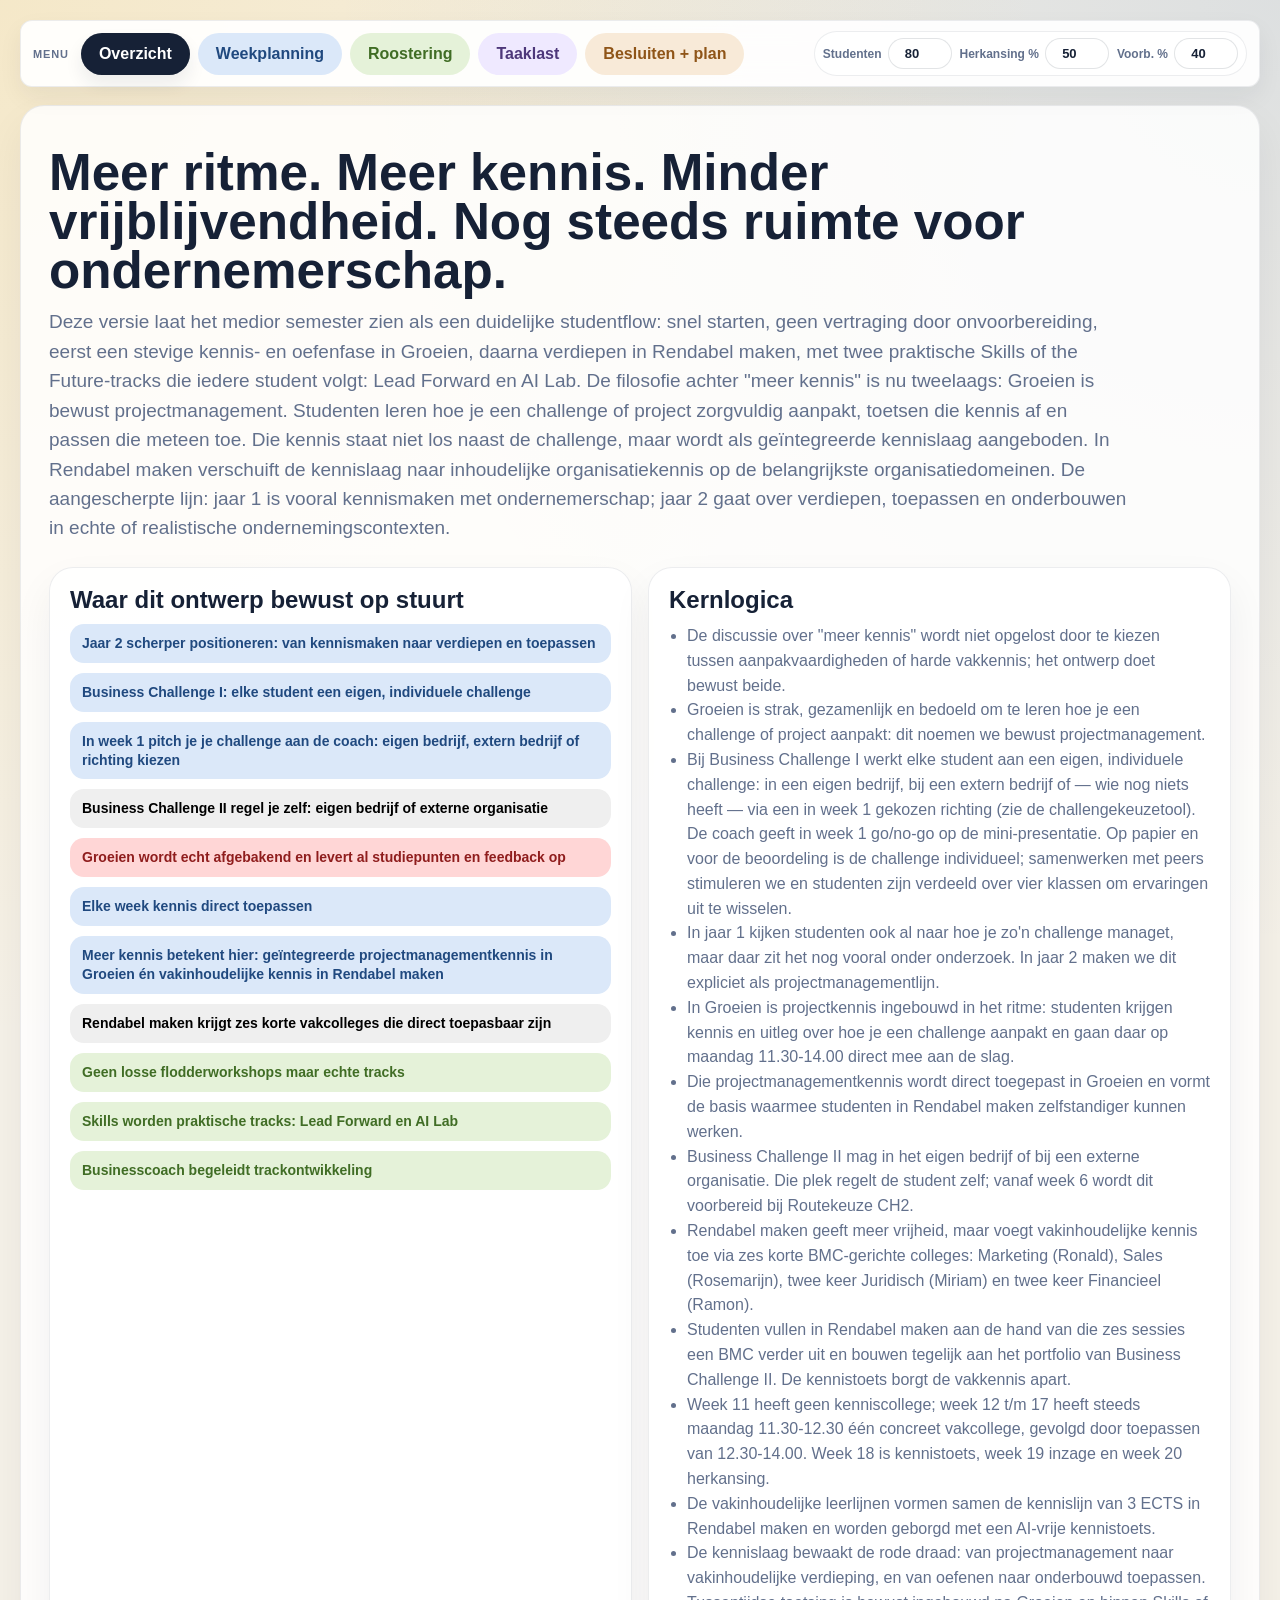
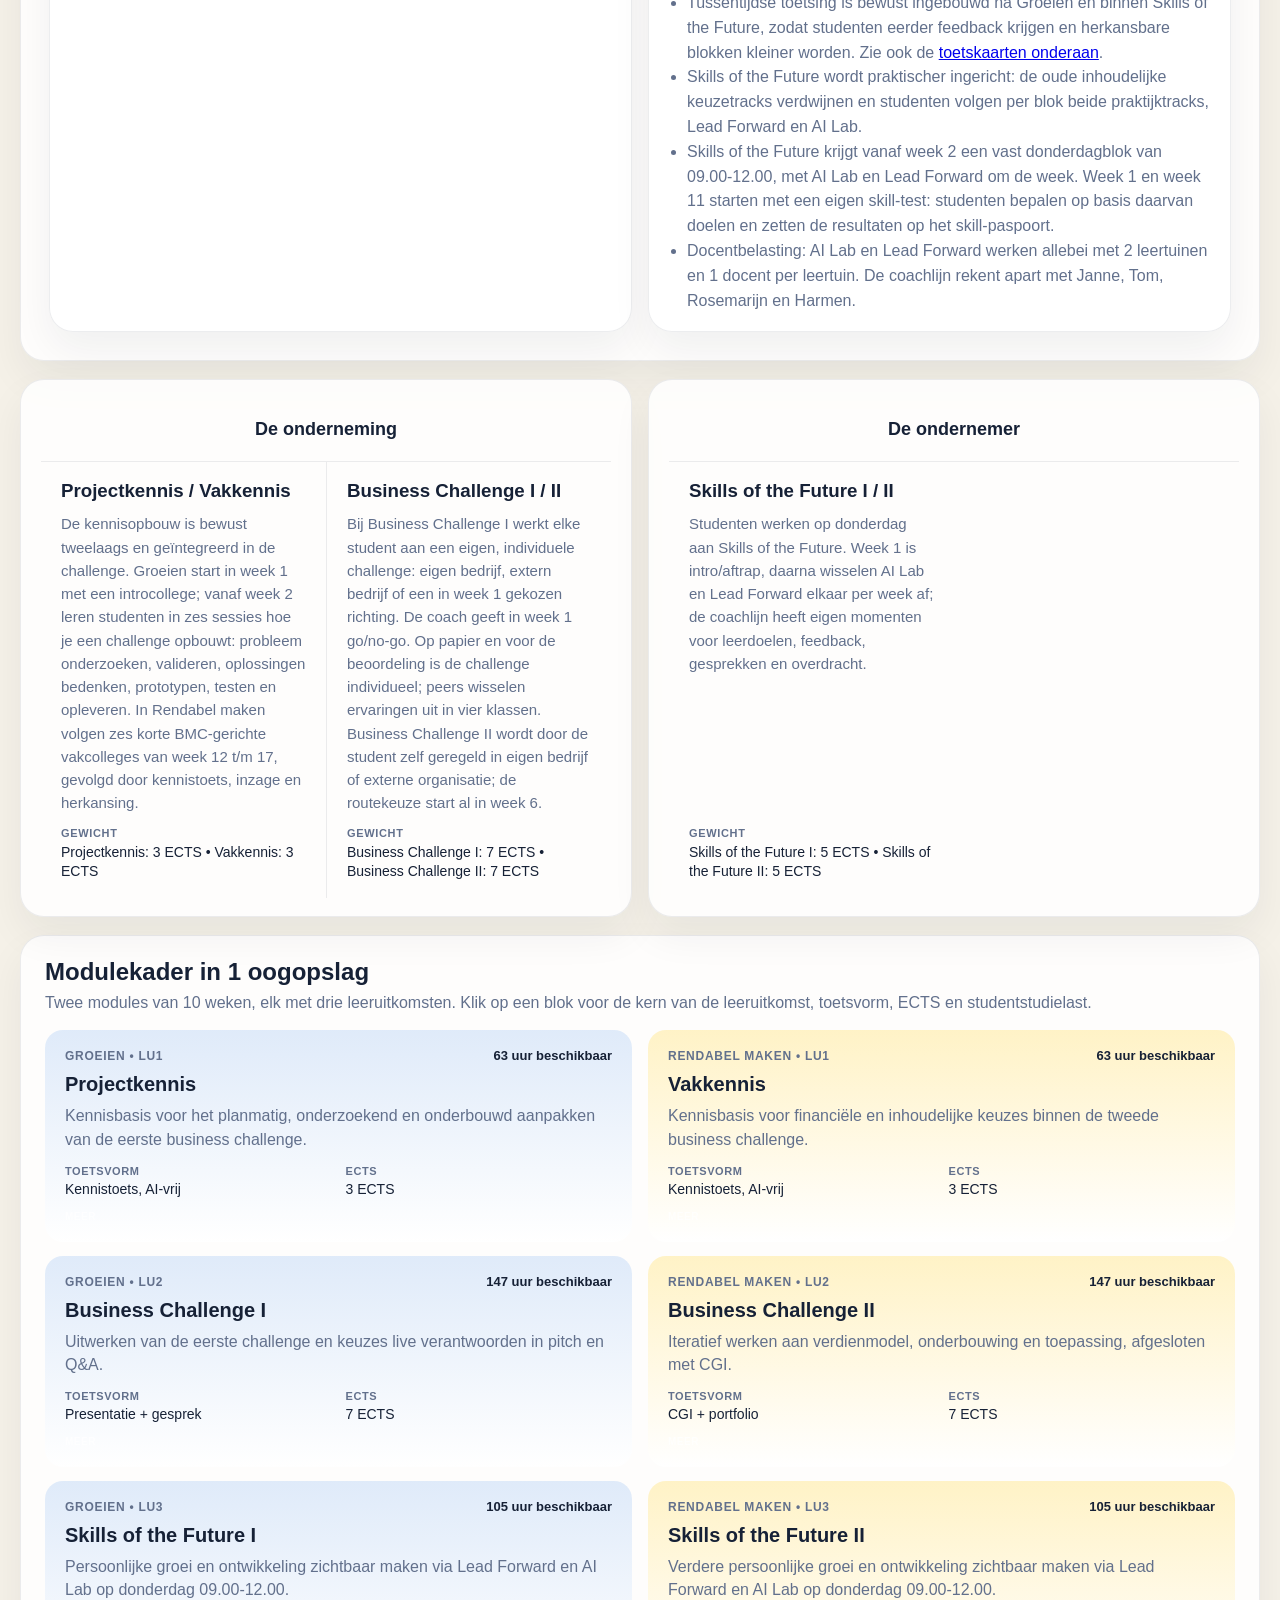
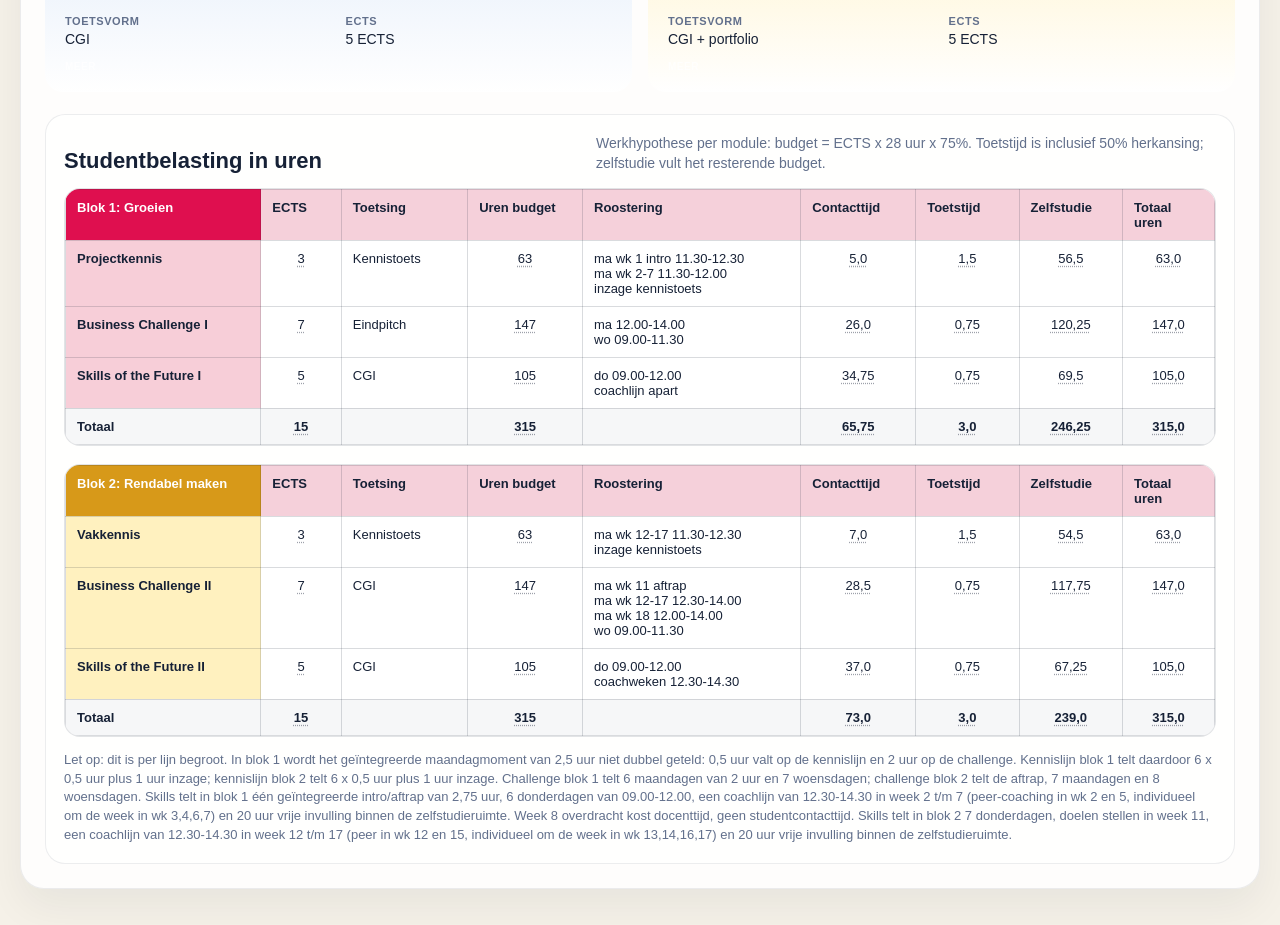
==== docs/besluiten/index.html @ b7b0f99d "Praatplaat blok 2: nieuwe kennissessies en maandagindeling wk 12-17 - Kennissessies: Marketing (Rona" ====
<!DOCTYPE html>
<html lang="nl">
  <head>
    <meta charset="utf-8" />
    <meta name="viewport" content="width=device-width, initial-scale=1" />
    <title>Praatplaat Medior Semester v52</title>
    <style>
      :root {
        --ink: #162136;
        --muted: #62708c;
        --page: #f5f1e8;
        --panel: rgba(255, 255, 255, 0.84);
        --slate: #2f3849;
        --blue: #2f61a8;
        --blue-soft: #dbe8f9;
        --green: #5f9d36;
        --green-soft: #e5f2d9;
        --orange: #d98b2f;
        --orange-soft: #f8ead8;
        --yellow: #f4bf3a;
        --yellow-soft: #fff1bf;
        --red: #d60000;
        --red-soft: #ffd6d6;
      }

      * {
        box-sizing: border-box;
      }

      body {
        margin: 0;
        font-family: "Avenir Next", "Segoe UI", sans-serif;
        background:
          radial-gradient(circle at top left, rgba(244, 191, 58, 0.18), transparent 24%),
          radial-gradient(circle at top right, rgba(47, 97, 168, 0.12), transparent 22%),
          var(--page);
        color: var(--ink);
      }

      .page {
        width: min(1680px, calc(100vw - 40px));
        margin: 20px auto 36px;
      }

      .panel,
      .card {
        background: var(--panel);
        border: 1px solid rgba(22, 33, 54, 0.08);
        border-radius: 24px;
        box-shadow: 0 18px 40px rgba(22, 33, 54, 0.06);
      }

      .hero {
        padding: 26px 28px 28px;
      }

      .eyebrow {
        display: inline-flex;
        align-items: center;
        padding: 8px 12px;
        border-radius: 999px;
        background: #ece3d1;
        color: #6c5114;
        font-size: 12px;
        font-weight: 800;
        letter-spacing: 0.08em;
        text-transform: uppercase;
      }

      h1 {
        margin: 16px 0 12px;
        font-size: clamp(34px, 4vw, 60px);
        line-height: 0.96;
        max-width: 1100px;
      }

      .lead {
        margin: 0;
        max-width: 1080px;
        font-size: 19px;
        line-height: 1.55;
        color: var(--muted);
      }

      .hero-grid,
      .summary-grid,
      .ects-grid {
        display: grid;
        gap: 16px;
      }

      .hero-grid {
        grid-template-columns: repeat(2, minmax(0, 1fr));
        margin-top: 24px;
      }

      .summary-grid {
        grid-template-columns: repeat(2, minmax(0, 1fr));
        margin-top: 18px;
      }

      .module-overview-panel {
        margin-top: 18px;
        padding: 22px 24px 24px;
      }

      .module-overview-panel h2,
      .module-overview-panel > p {
        margin: 0;
      }

      .module-overview-panel > p {
        margin-top: 8px;
        color: var(--muted);
      }

      .module-overview-grid {
        display: grid;
        grid-template-columns: repeat(2, minmax(0, 1fr));
        gap: 14px 16px;
        margin-top: 18px;
      }

      .module-overview-card {
        padding: 18px 20px;
        border-radius: 18px;
        background: rgba(255, 255, 255, 0.88);
        border: 1px solid rgba(22, 33, 54, 0.08);
        color: var(--ink);
      }

      .module-overview-card.blue {
        background: linear-gradient(180deg, rgba(219, 232, 249, 0.88), rgba(255, 255, 255, 0.92));
      }

      .module-overview-card.yellow {
        background: linear-gradient(180deg, rgba(255, 241, 191, 0.88), rgba(255, 255, 255, 0.92));
      }

      .module-overview-top {
        display: flex;
        align-items: baseline;
        justify-content: space-between;
        gap: 12px;
        margin-bottom: 10px;
      }

      .module-overview-label {
        font-size: 12px;
        font-weight: 800;
        letter-spacing: 0.06em;
        text-transform: uppercase;
        color: var(--muted);
      }

      .module-overview-hours {
        font-size: 13px;
        font-weight: 700;
        color: var(--ink);
        white-space: nowrap;
      }

      .module-overview-card h3 {
        margin: 0 0 8px;
        font-size: 20px;
      }

      .module-overview-card p {
        margin: 0;
        color: var(--muted);
        line-height: 1.45;
      }

      .module-overview-meta {
        margin-top: 14px;
        display: grid;
        grid-template-columns: repeat(2, minmax(0, 1fr));
        gap: 10px 14px;
      }

      .module-overview-meta span {
        display: block;
      }

      .module-overview-meta-label {
        font-size: 11px;
        font-weight: 800;
        letter-spacing: 0.05em;
        text-transform: uppercase;
        color: var(--muted);
      }

      .module-overview-meta-value {
        margin-top: 3px;
        font-size: 14px;
        line-height: 1.35;
        color: var(--ink);
      }

      .student-load-overview {
        margin-top: 22px;
        padding: 18px;
        border-radius: 20px;
        background: rgba(255, 255, 255, 0.72);
        border: 1px solid rgba(22, 33, 54, 0.08);
      }

      .student-load-overview-head {
        display: flex;
        align-items: end;
        justify-content: space-between;
        gap: 16px;
        margin-bottom: 14px;
      }

      .student-load-overview-head h3,
      .student-load-overview-head p {
        margin: 0;
      }

      .student-load-overview-head h3 {
        font-size: 22px;
      }

      .student-load-overview-head p {
        max-width: 620px;
        color: var(--muted);
        font-size: 14px;
        line-height: 1.45;
      }

      .student-load-modules {
        display: grid;
        gap: 18px;
      }

      .student-load-table-wrap {
        overflow-x: auto;
        border-radius: 16px;
        border: 1px solid rgba(22, 33, 54, 0.12);
        background: #fff;
      }

      .student-load-table {
        width: 100%;
        min-width: 980px;
        table-layout: fixed;
        border-collapse: collapse;
        color: var(--ink);
        font-size: 13px;
      }

      .student-load-table th,
      .student-load-table td {
        padding: 10px 11px;
        border: 1px solid rgba(22, 33, 54, 0.16);
        vertical-align: top;
      }

      .student-load-table th {
        background: #f5d0da;
        text-align: left;
        font-weight: 800;
      }

      .student-load-table .module-name {
        background: #df0f4f;
        color: #fff;
        font-weight: 900;
      }

      .student-load-table .module-name.yellow {
        background: #d79919;
      }

      .student-load-table .line-name {
        background: #f7ced8;
        font-weight: 800;
      }

      .student-load-table .line-name.yellow {
        background: #fff1bf;
      }

      .student-load-table .number {
        text-align: center;
        white-space: nowrap;
      }

      .student-load-table [data-cell-note] {
        cursor: help;
        text-decoration: underline dotted rgba(22, 33, 54, 0.42);
        text-underline-offset: 3px;
      }

      .student-load-table .total-row td {
        background: rgba(22, 33, 54, 0.035);
        font-weight: 900;
      }

      .student-load-note {
        margin: 12px 0 0;
        color: var(--muted);
        font-size: 13px;
        line-height: 1.45;
      }

      .cell-note-popover {
        position: fixed;
        z-index: 40;
        max-width: 320px;
        padding: 12px 14px;
        border-radius: 14px;
        background: var(--ink);
        color: #fff;
        box-shadow: 0 18px 40px rgba(22, 33, 54, 0.22);
        font-size: 13px;
        line-height: 1.45;
      }

      .cell-note-popover strong {
        display: block;
        margin-bottom: 4px;
      }

      .summary-cluster {
        padding: 0;
        overflow: hidden;
      }

      .summary-cluster-head {
        display: flex;
        align-items: center;
        justify-content: center;
        min-height: 64px;
        padding: 14px 18px;
        border-bottom: 1px solid rgba(22, 33, 54, 0.08);
        font-size: 18px;
        font-weight: 800;
        text-align: center;
      }

      .summary-cluster-grid {
        display: grid;
        grid-template-columns: repeat(2, minmax(0, 1fr));
        flex: 1;
      }

      .summary-subcard {
        min-height: 100%;
        padding: 18px 20px;
        display: flex;
        flex-direction: column;
      }

      .summary-subcard + .summary-subcard {
        border-left: 1px solid rgba(22, 33, 54, 0.08);
      }

      .ects-grid {
        grid-template-columns: repeat(4, minmax(220px, 1fr));
        margin-top: 18px;
      }

      .deadline-grid {
        display: grid;
        grid-template-columns: repeat(3, minmax(0, 1fr));
        gap: 14px;
        margin-top: 18px;
      }

      .deadline-card {
        border: 1px solid rgba(22, 33, 54, 0.08);
        border-radius: 18px;
        padding: 16px;
        background: #fff;
        box-shadow: 0 12px 30px rgba(22, 33, 54, 0.05);
      }

      .deadline-card.blue {
        background: var(--blue-soft);
      }

      .deadline-card.green {
        background: var(--green-soft);
      }

      .deadline-card.yellow {
        background: var(--yellow-soft);
      }

      .deadline-card h3 {
        margin: 0 0 10px;
        font-size: 18px;
      }

      .deadline-card ul {
        margin: 0;
        padding-left: 18px;
        color: #38465f;
        line-height: 1.45;
      }

      .deadline-card li + li {
        margin-top: 8px;
      }

      .deadline-card strong {
        color: var(--ink);
      }

      .assessments-panel {
        margin-top: 22px;
        padding: 22px 24px 24px;
      }

      .assessments-panel h2,
      .assessments-panel > p {
        margin: 0;
      }

      .assessments-panel > p {
        margin-top: 8px;
        color: var(--muted);
      }

      .card {
        padding: 18px 20px;
      }

      .summary-grid .card {
        display: flex;
        flex-direction: column;
      }

      .card h2,
      .card h3 {
        margin: 0 0 10px;
      }

      .summary-meta {
        margin-top: auto;
        padding-top: 12px;
        display: flex;
        flex-direction: column;
        gap: 4px;
      }

      .summary-meta-label {
        font-size: 11px;
        font-weight: 800;
        letter-spacing: 0.06em;
        text-transform: uppercase;
        color: var(--muted);
      }

      .summary-meta-value {
        font-size: 14px;
        line-height: 1.35;
        color: var(--ink);
      }

      .mini-list {
        margin: 0;
        padding-left: 18px;
        color: var(--muted);
        line-height: 1.55;
      }

      .coverage-location {
        display: block;
        margin-top: 3px;
        color: var(--ink);
        font-size: 14px;
        font-weight: 700;
      }

      .decision-status {
        display: inline-flex;
        align-items: center;
        margin-right: 6px;
        padding: 2px 7px;
        border-radius: 999px;
        background: rgba(93, 152, 53, 0.16);
        color: #356b17;
        font-size: 10px;
        font-weight: 900;
        letter-spacing: 0.04em;
        text-transform: uppercase;
      }

      .decision-callout {
        margin-top: 18px;
        padding: 16px 18px;
        border: 1px solid rgba(47, 97, 168, 0.18);
        border-radius: 16px;
        background: rgba(219, 232, 249, 0.42);
      }

      .decision-callout h3 {
        margin: 0 0 10px;
        font-size: 17px;
      }

      .decision-callout.urgent {
        border-color: rgba(206, 41, 36, 0.28);
        background: rgba(255, 218, 218, 0.52);
      }

      .decision-priority {
        display: inline-flex;
        align-items: center;
        justify-content: center;
        width: 22px;
        height: 22px;
        margin-right: 8px;
        border-radius: 999px;
        background: #ce2924;
        color: #fff;
        font-size: 14px;
        font-weight: 950;
      }

      .chips {
        display: grid;
        grid-template-columns: 1fr;
        gap: 10px;
      }

      .quick-nav {
        display: flex;
        flex-wrap: wrap;
        gap: 12px;
        margin-top: 18px;
      }

      .site-menu {
        position: sticky;
        top: 0;
        z-index: 20;
        display: flex;
        flex-wrap: wrap;
        gap: 8px;
        align-items: center;
        margin: 0 0 18px;
        padding: 10px 12px;
        border: 1px solid rgba(22, 33, 54, 0.08);
        border-radius: 12px;
        background: rgba(255, 255, 255, 0.92);
        backdrop-filter: blur(12px);
        box-shadow: 0 10px 24px rgba(22, 33, 54, 0.06);
      }

      .page-surface[hidden] {
        display: none !important;
      }

      .site-menu .assumption-controls {
        margin-left: auto;
      }

      .site-menu-label {
        margin-right: 4px;
        color: var(--muted);
        font-size: 11px;
        font-weight: 800;
        letter-spacing: 0.08em;
        text-transform: uppercase;
      }

      .quick-nav .mode-switch {
        margin-left: auto;
      }

      .nav-pill {
        border: 0;
        border-radius: 999px;
        padding: 12px 18px;
        font: inherit;
        font-size: 16px;
        font-weight: 800;
        cursor: pointer;
        transition: transform 0.14s ease, box-shadow 0.14s ease;
      }

      .nav-pill.active {
        box-shadow: inset 0 0 0 2px rgba(22, 33, 54, 0.18), 0 10px 18px rgba(22, 33, 54, 0.08);
      }

      .nav-pill:hover {
        transform: translateY(-1px);
        box-shadow: 0 10px 18px rgba(22, 33, 54, 0.09);
      }

      .nav-pill.neutral {
        background: var(--ink);
        color: #fff;
      }

      .nav-pill.blue {
        background: var(--blue-soft);
        color: #20497f;
      }

      .nav-pill.yellow {
        background: var(--yellow-soft);
        color: #5f4800;
      }

      .nav-pill.green {
        background: var(--green-soft);
        color: #406d25;
      }

      .nav-pill.orange {
        background: var(--orange-soft);
        color: #8f5518;
      }

      .nav-pill.red {
        background: var(--red-soft);
        color: #980000;
      }

      .nav-pill.purple {
        background: #efe9ff;
        color: #4d377a;
      }

      .chip {
        border: 0;
        padding: 10px 12px;
        border-radius: 14px;
        font: inherit;
        font-size: 14px;
        font-weight: 700;
        line-height: 1.35;
        text-align: left;
        cursor: pointer;
        transition: transform 0.14s ease, box-shadow 0.14s ease;
      }

      .chip:hover {
        transform: translateY(-1px);
        box-shadow: 0 10px 18px rgba(22, 33, 54, 0.09);
      }

      .chip.blue {
        background: var(--blue-soft);
        color: #20497f;
      }

      .chip.green {
        background: var(--green-soft);
        color: #406d25;
      }

      .chip.orange {
        background: var(--orange-soft);
        color: #8f5518;
      }

      .chip.red {
        background: var(--red-soft);
        color: #8f1d1d;
      }

      .canvas {
        margin-top: 22px;
        padding: 24px;
        overflow: auto;
        position: relative;
      }

      .canvas-head {
        display: flex;
        justify-content: space-between;
        gap: 16px;
        align-items: end;
        margin-bottom: 18px;
      }

      .canvas-head h2,
      .canvas-head p {
        margin: 0;
      }

      .canvas-head p {
        color: var(--muted);
      }

      .hours-legend {
        display: flex;
        flex-wrap: wrap;
        gap: 8px;
        margin-top: 10px;
      }

      .hours-legend-item {
        display: inline-flex;
        align-items: center;
        gap: 6px;
        padding: 6px 9px;
        border-radius: 999px;
        background: rgba(22, 33, 54, 0.05);
        color: var(--muted);
        font-size: 12px;
        font-weight: 700;
      }

      .hours-legend-code {
        color: var(--ink);
        font-weight: 800;
      }

      .timeline-wrap {
        position: relative;
        width: max-content;
        min-width: 100%;
        padding-bottom: 18px;
      }

      .timeline {
        display: grid;
        grid-template-columns: 46px 150px repeat(20, 152px);
        column-gap: 4px;
        row-gap: 18px;
        width: max-content;
      }

      .week,
      .phase,
      .lane-title,
      .block {
        border-radius: 18px;
      }

      .week {
        background: var(--slate);
        color: #fff;
        text-align: center;
        padding: 9px 4px;
        font-size: 12px;
        font-weight: 800;
        position: sticky;
        top: 0;
        z-index: 7;
        box-shadow: 0 8px 18px rgba(22, 33, 54, 0.08);
      }

      .week-meta {
        display: block;
        margin-top: 3px;
        color: rgba(255, 255, 255, 0.72);
        font-size: 9px;
        font-weight: 700;
        letter-spacing: 0;
        line-height: 1.1;
        text-transform: none;
      }

      .week-kw {
        color: rgba(255, 255, 255, 0.54);
      }

      .week.corner {
        grid-column: 1 / span 2;
        display: flex;
        align-items: center;
        justify-content: center;
        left: 0;
        z-index: 8;
        box-shadow: 8px 0 18px rgba(22, 33, 54, 0.08), 0 8px 18px rgba(22, 33, 54, 0.08);
      }

      .phase {
        padding: 12px 14px;
        font-size: 14px;
        font-weight: 800;
        text-align: center;
      }

      .phase.base {
        background: var(--blue);
        color: #fff;
      }

      .phase.ch1 {
        background: var(--green);
        color: #fff;
      }

      .phase.ch2 {
        background: var(--yellow);
        color: #433400;
      }

      .phase.toetsing {
        background: var(--red);
        color: #fff;
      }

      .lane-title {
        grid-column: 2;
        padding: 12px;
        border: 1px solid rgba(22, 33, 54, 0.08);
        display: flex;
        flex-direction: column;
        gap: 8px;
        justify-content: center;
        position: sticky;
        left: 50px;
        z-index: 5;
        box-shadow: 8px 0 18px rgba(22, 33, 54, 0.08);
        cursor: pointer;
        transition: box-shadow 0.14s ease, transform 0.14s ease;
      }

      .lane-title:hover {
        transform: translateY(-1px);
      }

      .lane-title strong {
        font-size: 16px;
        line-height: 1.1;
      }

      .lane-title.has-group {
        padding-left: 16px;
      }

      .lane-group-rail {
        display: none;
      }

      .lane-group-block {
        position: sticky;
        left: 0;
        justify-self: stretch;
        z-index: 6;
        margin: 0;
        border-radius: 18px;
        background: rgba(255, 255, 255, 0.82);
        border: 1px solid rgba(22, 33, 54, 0.08);
        box-shadow: 8px 0 18px rgba(22, 33, 54, 0.06);
        display: flex;
        align-items: center;
        justify-content: center;
        pointer-events: none;
      }

      .lane-group-block.spaced {
        margin-top: 20px;
        margin-bottom: -8px;
      }

      .timeline > .block.orange {
        margin-top: 20px;
      }

      .lane-group-block span {
        color: var(--ink);
        font-size: 11px;
        font-weight: 800;
        letter-spacing: 0.08em;
        text-transform: uppercase;
        writing-mode: vertical-rl;
        transform: rotate(180deg);
        text-align: center;
        line-height: 1.1;
      }

      .lane-content {
        display: flex;
        flex-direction: column;
        justify-content: center;
        gap: 8px;
        min-width: 0;
      }

      .lane-title span {
        font-size: 12px;
        line-height: 1.45;
        color: var(--muted);
      }

      .lane-title.blue {
        background: #eef4fd;
      }

      .lane-title.neutral {
        background: #f3f0e8;
      }

      .lane-title.green {
        background: #edf7e6;
      }

      .lane-title.orange {
        background: #fcf0e2;
      }

      .lane-title.focused {
        box-shadow: 8px 0 18px rgba(22, 33, 54, 0.08), 0 0 0 4px rgba(22, 33, 54, 0.08);
      }

      .lane-title.blue.focused {
        box-shadow: 8px 0 18px rgba(22, 33, 54, 0.08), 0 0 0 4px rgba(35, 86, 155, 0.16);
      }

      .lane-title.neutral.focused {
        box-shadow: 8px 0 18px rgba(22, 33, 54, 0.08), 0 0 0 4px rgba(96, 82, 53, 0.12);
      }

      .lane-title.green.focused {
        box-shadow: 8px 0 18px rgba(22, 33, 54, 0.08), 0 0 0 4px rgba(93, 152, 53, 0.16);
      }

      .lane-title.orange.focused {
        box-shadow: 8px 0 18px rgba(22, 33, 54, 0.08), 0 0 0 4px rgba(217, 134, 48, 0.18);
      }

      .lane-top {
        display: flex;
        justify-content: space-between;
        gap: 12px;
        align-items: start;
      }

      .block {
        border: 1px solid rgba(22, 33, 54, 0.08);
        min-height: 88px;
        padding: 11px 10px 9px;
        background: #fff;
        position: relative;
      }

      .block h3 {
        margin: 0 0 6px;
        font-size: 15px;
        line-height: 1.15;
      }

      .block p {
        margin: 0;
        font-size: 13px;
        line-height: 1.35;
        color: #38465f;
      }

      .block .block-subtitle {
        margin-top: 6px;
        color: #5f6f8b;
        font-size: 11px;
        font-weight: 700;
        line-height: 1.25;
      }

      .block.compact {
        min-height: 72px;
        padding: 10px 11px 9px;
      }

      .block.compact h3 {
        font-size: 15px;
      }

      .block.compact p {
        font-size: 13px;
      }

      .block.blue {
        background: var(--blue-soft);
      }

      .block.green {
        background: var(--green-soft);
      }

      .block.orange {
        background: var(--orange-soft);
      }

      .block.yellow {
        background: var(--yellow-soft);
      }

      .block.red {
        background: var(--red-soft);
        border-color: rgba(214, 0, 0, 0.3);
      }

      .block.ghost {
        background: rgba(255, 255, 255, 0.55);
      }

      .block.clickable {
        cursor: pointer;
        transition: transform 0.14s ease, box-shadow 0.14s ease, border-color 0.14s ease;
      }

      .block.clickable:hover {
        transform: translateY(-2px);
        box-shadow: 0 10px 22px rgba(22, 33, 54, 0.09);
      }

      .block.clickable.active {
        border-color: rgba(22, 33, 54, 0.22);
        box-shadow: 0 0 0 3px rgba(35, 86, 155, 0.12);
      }

      .block.retired-track {
        display: none !important;
      }

      .block.clickable::after {
        content: "Meer";
        display: inline-flex;
        align-items: center;
        justify-content: center;
        margin-top: 8px;
        padding: 0;
        border-radius: 999px;
        background: transparent;
        color: rgba(98, 112, 140, 0.78);
        font-size: 9px;
        font-weight: 800;
        letter-spacing: 0.05em;
        text-transform: uppercase;
      }

      .badge {
        display: inline-block;
        margin-top: 8px;
        padding: 6px 8px;
        border-radius: 10px;
        background: rgba(255, 255, 255, 0.78);
        font-size: 11px;
        font-weight: 800;
        letter-spacing: 0.04em;
        text-transform: uppercase;
      }

      .badge.deadline {
        background: rgba(214, 0, 0, 0.12);
        color: #980000;
      }

      .timeline .block:has(.badge.deadline) {
        padding-bottom: 42px;
      }

      .timeline .block .badge.deadline {
        position: absolute;
        right: 10px;
        bottom: 9px;
        margin-top: 0;
        max-width: calc(100% - 20px);
        text-align: right;
      }

      .badge.align-end {
        display: table;
        margin-left: auto;
      }

      .split-lines {
        display: grid;
        gap: 7px;
        margin-top: 8px;
      }

      .split-line {
        display: grid;
        grid-template-columns: minmax(0, 1fr) auto;
        gap: 8px;
        align-items: center;
        min-height: 34px;
        padding: 7px 8px;
        border-radius: 11px;
        background: rgba(255, 255, 255, 0.38);
        border: 1px solid rgba(22, 33, 54, 0.08);
      }

      .split-line + .split-line {
        border-top-color: rgba(22, 33, 54, 0.14);
      }

      .split-line strong {
        display: block;
        font-size: 13px;
        line-height: 1.1;
      }

      .split-line em {
        display: block;
        margin-top: 2px;
        color: #6c5a24;
        font-size: 10px;
        font-style: normal;
        font-weight: 700;
        letter-spacing: 0.03em;
        text-transform: uppercase;
      }

      .route-lines,
      .sprint-lanes {
        display: grid;
        gap: 7px;
        margin-top: 10px;
      }

      .route-line,
      .sprint-lane,
      .coach-moment {
        display: grid;
        grid-template-columns: 90px minmax(0, 1fr);
        gap: 8px;
        align-items: start;
        padding: 8px 9px;
        border-radius: 12px;
        background: rgba(255, 255, 255, 0.56);
        border: 1px solid rgba(22, 33, 54, 0.08);
      }

      .route-time,
      .sprint-time,
      .coach-moment-label {
        color: #6b550e;
        font-size: 10px;
        font-weight: 900;
        letter-spacing: 0.03em;
        line-height: 1.2;
        text-transform: uppercase;
      }

      .route-title,
      .sprint-title,
      .coach-moment-title {
        display: block;
        color: var(--ink);
        font-size: 13px;
        font-weight: 900;
        line-height: 1.15;
      }

      .coach-moment {
        margin-top: 10px;
        grid-template-columns: 68px minmax(0, 1fr);
      }

      .coach-moment-detail {
        display: block;
        margin-top: 2px;
        color: #5d6d89;
        font-size: 11px;
        font-style: normal;
        font-weight: 700;
        line-height: 1.2;
      }

      .route-detail,
      .sprint-detail {
        display: block;
        margin-top: 2px;
        color: #6c5a24;
        font-size: 10px;
        font-weight: 700;
        line-height: 1.25;
      }

      .sprint-lane {
        grid-template-columns: 98px minmax(0, 1fr);
        padding: 7px 8px;
      }

      .mini-test {
        display: inline-flex;
        align-items: center;
        justify-content: center;
        padding: 4px 6px;
        border-radius: 999px;
        background: var(--red);
        color: #fff;
        font-size: 9px;
        font-weight: 900;
        letter-spacing: 0.05em;
        text-transform: uppercase;
        white-space: nowrap;
      }

      .block-drawer {
        display: none;
        position: absolute;
        top: 0;
        left: 0;
        width: min(360px, calc(100vw - 96px));
        padding: 18px 20px;
        border-radius: 18px;
        background: rgba(255, 255, 255, 0.94);
        border: 1px solid rgba(22, 33, 54, 0.1);
        box-shadow: 0 18px 36px rgba(22, 33, 54, 0.16);
        z-index: 20;
        backdrop-filter: blur(8px);
      }

      .block-drawer.active {
        display: block;
      }

      .block-drawer::before {
        content: "";
        position: absolute;
        top: 24px;
        left: -10px;
        width: 20px;
        height: 20px;
        background: rgba(255, 255, 255, 0.94);
        border-left: 1px solid rgba(22, 33, 54, 0.1);
        border-top: 1px solid rgba(22, 33, 54, 0.1);
        transform: rotate(-45deg);
      }

      .block-drawer.align-right::before {
        left: auto;
        right: -10px;
        border-left: 0;
        border-top: 0;
        border-right: 1px solid rgba(22, 33, 54, 0.1);
        border-bottom: 1px solid rgba(22, 33, 54, 0.1);
      }

      .block-drawer-top {
        display: flex;
        justify-content: space-between;
        gap: 16px;
        align-items: start;
        margin-bottom: 12px;
      }

      .block-drawer-label {
        font-size: 12px;
        font-weight: 800;
        letter-spacing: 0.08em;
        text-transform: uppercase;
        color: var(--muted);
        margin-bottom: 4px;
      }

      .block-drawer h3 {
        margin: 0 0 4px;
        font-size: 24px;
      }

      .block-drawer p {
        margin: 0;
        color: var(--muted);
        line-height: 1.55;
      }

      .block-drawer-body {
        border-top: 1px solid rgba(22, 33, 54, 0.08);
        padding-top: 12px;
      }

      .block-drawer-body p + p {
        margin-top: 10px;
      }

      .block-drawer-body strong {
        display: block;
        margin-bottom: 2px;
        color: var(--ink);
      }

      .block-drawer-close {
        border: 0;
        background: transparent;
        color: rgba(22, 33, 54, 0.72);
        border-radius: 999px;
        width: 32px;
        height: 32px;
        padding: 0;
        font: inherit;
        font-size: 22px;
        line-height: 1;
        font-weight: 500;
        cursor: pointer;
      }

      .block-drawer-close:hover {
        background: rgba(22, 33, 54, 0.06);
        color: var(--ink);
      }

      .ects-card {
        padding: 18px;
        border-radius: 18px;
        color: #fff;
      }

      .summary-clickable {
        position: relative;
        border: 0;
        width: 100%;
        text-align: left;
        cursor: pointer;
        transition: transform 0.14s ease, box-shadow 0.14s ease;
      }

      .summary-clickable:hover {
        transform: translateY(-2px);
        box-shadow: 0 12px 24px rgba(22, 33, 54, 0.12);
      }

      .summary-clickable.active {
        box-shadow: 0 0 0 4px rgba(255, 255, 255, 0.22), 0 12px 24px rgba(22, 33, 54, 0.14);
      }

      .summary-clickable::after {
        content: "Meer";
        display: inline-flex;
        align-items: center;
        justify-content: center;
        margin-top: 12px;
        padding: 0;
        border-radius: 999px;
        background: transparent;
        color: rgba(255, 255, 255, 0.72);
        font-size: 10px;
        font-weight: 800;
        letter-spacing: 0.05em;
        text-transform: uppercase;
      }

      .assessment-line {
        display: block;
        margin-top: 6px;
        font-size: 15px;
        font-weight: 700;
        opacity: 0.92;
      }

      #ects-section {
        scroll-margin-top: 90px;
      }

      #plan-section {
        scroll-margin-top: 90px;
      }

      .action-plan-panel {
        margin-top: 18px;
      }

      .plan-overview {
        display: grid;
        grid-template-columns: repeat(3, minmax(0, 1fr));
        gap: 6px;
        margin-top: 10px;
      }

      .plan-stat {
        padding: 7px 9px;
        border-radius: 8px;
        background: rgba(22, 33, 54, 0.05);
      }

      .plan-stat span {
        display: block;
        color: var(--muted);
        font-size: 9px;
        font-weight: 600;
        letter-spacing: 0.04em;
        text-transform: uppercase;
      }

      .plan-stat strong {
        display: block;
        margin-top: 2px;
        color: var(--ink);
        font-size: 16px;
        font-weight: 600;
        line-height: 1;
      }

      .plan-task-list {
        display: grid;
        gap: 8px;
        margin-top: 12px;
      }

      .plan-group {
        border: 1px solid rgba(22, 33, 54, 0.08);
        border-radius: 8px;
        background: rgba(255, 255, 255, 0.72);
        overflow: hidden;
      }

      .plan-group-header {
        display: flex;
        align-items: center;
        justify-content: space-between;
        gap: 8px;
        padding: 7px 9px;
        border-bottom: 1px solid rgba(22, 33, 54, 0.08);
      }

      .plan-group-header h3 {
        margin: 0;
        color: var(--ink);
        font-size: 13px;
        font-weight: 600;
      }

      .plan-progress-pill {
        flex: 0 0 auto;
        padding: 3px 6px;
        border-radius: 999px;
        background: rgba(219, 232, 249, 0.75);
        color: #20497f;
        font-size: 9px;
        font-weight: 600;
      }

      .plan-tasks {
        display: grid;
      }

      .plan-task {
        display: grid;
        grid-template-columns: 18px minmax(0, 1fr) 104px;
        gap: 6px;
        align-items: center;
        padding: 5px 8px;
        border-bottom: 1px solid rgba(22, 33, 54, 0.07);
      }

      .plan-task:last-child {
        border-bottom: 0;
      }

      .plan-task.completed {
        background: rgba(225, 240, 214, 0.45);
      }

      .plan-task-check {
        width: 13px;
        height: 13px;
        margin: 0;
        accent-color: #6d9d46;
      }

      .plan-task-title {
        margin: 0;
        color: var(--ink);
        font-size: 12px;
        font-weight: 500;
        line-height: 1.18;
      }

      .plan-task.completed .plan-task-title {
        text-decoration: line-through;
        color: rgba(22, 33, 54, 0.58);
      }

      .plan-task-meta {
        display: flex;
        flex-wrap: wrap;
        gap: 3px;
        margin-top: 3px;
      }

      .plan-meta-chip {
        display: inline-flex;
        align-items: center;
        max-width: 100%;
        padding: 2px 5px;
        border-radius: 999px;
        background: rgba(22, 33, 54, 0.06);
        color: var(--muted);
        font-size: 9px;
        font-weight: 500;
        line-height: 1.15;
      }

      .plan-owner-select {
        width: 100%;
        border: 1px solid rgba(22, 33, 54, 0.14);
        border-radius: 999px;
        padding: 4px 6px;
        background: #fff;
        color: var(--ink);
        font: inherit;
        font-size: 10px;
        font-weight: 500;
      }

      .mode-switch {
        display: inline-flex;
        align-items: center;
        gap: 4px;
        padding: 4px;
        border-radius: 999px;
        background: rgba(255, 255, 255, 0.78);
        border: 1px solid rgba(22, 33, 54, 0.08);
        box-shadow: inset 0 1px 0 rgba(255, 255, 255, 0.8);
      }

      .mode-button {
        border: 0;
        border-radius: 999px;
        padding: 10px 14px;
        background: transparent;
        color: var(--muted);
        font: inherit;
        font-size: 14px;
        font-weight: 800;
        cursor: pointer;
        transition: background 0.14s ease, color 0.14s ease, transform 0.14s ease;
      }

      .mode-button:hover {
        transform: translateY(-1px);
      }

      .mode-button.active {
        background: var(--ink);
        color: #fff;
      }

      .assumption-controls {
        display: inline-flex;
        align-items: center;
        gap: 8px;
        padding: 6px 8px;
        border-radius: 999px;
        background: rgba(255, 255, 255, 0.78);
        border: 1px solid rgba(22, 33, 54, 0.08);
      }

      .assumption-field {
        display: inline-flex;
        align-items: center;
        gap: 6px;
        color: var(--muted);
        font-size: 12px;
        font-weight: 800;
        white-space: nowrap;
      }

      .assumption-field input {
        width: 64px;
        border: 1px solid rgba(22, 33, 54, 0.12);
        border-radius: 999px;
        padding: 7px 9px;
        background: #fff;
        color: var(--ink);
        font: inherit;
        font-size: 13px;
        font-weight: 800;
        text-align: center;
      }

      body[data-mode="invulling"] .hours-only {
        display: none !important;
      }

      body[data-mode="docenturen"] .invulling-only,
      body[data-mode="studenturen"] .invulling-only {
        display: none !important;
      }

      body[data-mode="studenturen"] .hours-legend {
        display: none !important;
      }

      body[data-mode="invulling"] .block-hours {
        display: none !important;
      }

      .assumptions-panel,
      .hours-summary-panel {
        margin-top: 22px;
        padding: 22px 24px 24px;
      }

      .assumptions-panel h2,
      .assumptions-panel p,
      .hours-summary-panel h2,
      .hours-summary-panel p {
        margin: 0;
      }

      .assumptions-panel > p,
      .hours-summary-panel > p {
        margin-top: 8px;
        color: var(--muted);
      }

      .assumption-list {
        margin: 14px 0 0;
        padding-left: 20px;
        color: var(--muted);
        line-height: 1.55;
      }

      .schedule-agenda {
        display: grid;
        grid-template-columns: 1fr;
        gap: 22px;
        margin-top: 18px;
      }

      .schedule-block {
        border: 1px solid rgba(22, 33, 54, 0.09);
        border-radius: 18px;
        background: rgba(255, 255, 255, 0.86);
        padding: 16px;
        box-shadow: 0 12px 28px rgba(22, 33, 54, 0.06);
      }

      .schedule-block h3 {
        margin: 0 0 12px;
        font-size: 18px;
      }

      .calendar-grid {
        display: grid;
        grid-template-columns: 64px repeat(4, minmax(150px, 1fr));
        grid-template-rows: 42px repeat(16, 60px);
        gap: 4px;
        min-width: 820px;
      }

      .calendar-head,
      .calendar-time,
      .calendar-cell {
        border-radius: 12px;
        border: 1px solid rgba(22, 33, 54, 0.07);
      }

      .calendar-head {
        display: flex;
        align-items: center;
        justify-content: center;
        background: var(--slate);
        color: #fff;
        font-size: 12px;
        font-weight: 900;
        letter-spacing: 0.04em;
        text-transform: uppercase;
      }

      .calendar-time {
        display: flex;
        align-items: flex-start;
        justify-content: flex-end;
        padding: 5px 8px 0 0;
        background: rgba(255, 255, 255, 0.66);
        color: var(--muted);
        font-size: 10px;
        font-weight: 900;
      }

      .calendar-cell {
        background: rgba(255, 255, 255, 0.46);
      }

      .calendar-event {
        z-index: 2;
        padding: 10px 11px;
        border: 1px solid rgba(22, 33, 54, 0.1);
        border-left-width: 6px;
        border-radius: 14px;
        background: #fff;
        overflow: hidden;
      }

      .calendar-event.blue {
        border-left-color: #4269ad;
        background: rgba(219, 232, 249, 0.72);
      }

      .calendar-event.green {
        border-left-color: #6a9f41;
        background: rgba(229, 244, 219, 0.78);
      }

      .calendar-event.yellow {
        border-left-color: #b6901e;
        background: rgba(255, 241, 191, 0.62);
      }

      .calendar-event.red {
        border-left-color: #c6002a;
        background: rgba(255, 221, 224, 0.66);
      }

      .calendar-event.orange {
        border-left-color: #d2691e;
        background: rgba(255, 233, 209, 0.66);
      }

      .schedule-time {
        display: inline-flex;
        align-items: center;
        margin-bottom: 8px;
        padding: 4px 8px;
        border-radius: 999px;
        background: rgba(255, 255, 255, 0.72);
        color: var(--muted);
        font-size: 11px;
        font-weight: 900;
        letter-spacing: 0.04em;
        text-transform: uppercase;
      }

      .calendar-event h4 {
        margin: 0;
        color: var(--ink);
        font-size: 16px;
      }

      .calendar-event p {
        margin: 7px 0 0;
        color: var(--muted);
        line-height: 1.42;
        font-size: 13px;
      }

      .schedule-meta {
        display: flex;
        flex-wrap: wrap;
        gap: 6px;
        margin-top: 10px;
      }

      .schedule-meta span {
        display: inline-flex;
        padding: 4px 7px;
        border-radius: 999px;
        background: rgba(255, 255, 255, 0.72);
        color: var(--ink);
        font-size: 11px;
        font-weight: 800;
      }

      .schedule-note {
        margin: 14px 0 0;
        color: var(--muted);
        line-height: 1.5;
      }

      .hours-table-wrap {
        margin-top: 18px;
        overflow-x: auto;
      }

      .hours-week-table {
        width: 100%;
        min-width: 1220px;
        border-collapse: collapse;
        font-size: 13px;
      }

      .taskload-panel {
        overflow: hidden;
      }

      .taskload-intro {
        max-width: 960px;
      }

      .taskload-context {
        display: grid;
        grid-template-columns: repeat(4, minmax(0, 1fr));
        gap: 10px;
        margin-top: 14px;
      }

      .taskload-context-item {
        padding: 10px 12px;
        border: 1px solid rgba(22, 33, 54, 0.08);
        border-radius: 8px;
        background: rgba(22, 33, 54, 0.04);
      }

      .taskload-context-label {
        display: block;
        color: var(--muted);
        font-size: 10px;
        font-weight: 900;
        letter-spacing: 0.06em;
        text-transform: uppercase;
      }

      .taskload-context-value {
        display: block;
        margin-top: 4px;
        color: var(--ink);
        font-size: 18px;
        font-weight: 900;
      }

      .taskload-grid {
        display: grid;
        gap: 20px;
        margin-top: 18px;
      }

      .taskload-period {
        border: 1px solid rgba(22, 33, 54, 0.1);
        border-radius: 8px;
        overflow: hidden;
        background: #fff;
      }

      .taskload-head {
        display: grid;
        grid-template-columns: minmax(120px, 1fr) repeat(5, minmax(110px, 0.6fr));
        gap: 1px;
        background: rgba(22, 33, 54, 0.08);
      }

      .taskload-head > div {
        padding: 10px 12px;
        background: #f6f7fb;
      }

      .taskload-head h3 {
        margin: 0;
        font-size: 18px;
      }

      .taskload-label {
        display: block;
        margin-bottom: 3px;
        color: var(--muted);
        font-size: 10px;
        font-weight: 800;
        letter-spacing: 0.06em;
        text-transform: uppercase;
      }

      .taskload-value {
        font-size: 18px;
        font-weight: 900;
        color: var(--ink);
      }

      .taskload-table-wrap {
        overflow-x: auto;
      }

      .taskload-table {
        width: 100%;
        min-width: 1180px;
        border-collapse: collapse;
        font-size: 12px;
      }

      .taskload-table th,
      .taskload-table td {
        border: 1px solid rgba(22, 33, 54, 0.12);
        padding: 6px 7px;
        text-align: left;
        vertical-align: top;
      }

      .taskload-table th {
        background: #eef1f6;
        color: var(--ink);
        font-size: 10px;
        font-weight: 900;
        letter-spacing: 0.04em;
        text-transform: uppercase;
        white-space: nowrap;
      }

      .taskload-table td.number,
      .taskload-table th.number {
        text-align: right;
        font-variant-numeric: tabular-nums;
      }

      .taskload-table tr.total-row td {
        background: #f6f7fb;
        font-weight: 900;
      }

      .hours-week-table th,
      .hours-week-table td {
        padding: 10px 12px;
        border-bottom: 1px solid rgba(22, 33, 54, 0.08);
        text-align: left;
        white-space: nowrap;
      }

      .hours-week-table thead th {
        font-size: 12px;
        letter-spacing: 0.04em;
        text-transform: uppercase;
        color: var(--muted);
      }

      .hours-week-table tbody tr:last-child td {
        font-weight: 800;
        color: var(--ink);
      }

      .hours-block-grid {
        display: grid;
        grid-template-columns: repeat(3, minmax(0, 1fr));
        gap: 14px;
        margin-top: 18px;
      }

      .hours-block-card {
        padding: 16px 18px;
        border-radius: 18px;
        border: 1px solid rgba(22, 33, 54, 0.08);
        background: rgba(255, 255, 255, 0.82);
      }

      .line-budget-card {
        grid-column: 1 / -1;
      }

      .line-budget-scroll {
        overflow-x: auto;
        margin-top: 14px;
      }

      .line-budget-table {
        width: 100%;
        min-width: 860px;
        border-collapse: collapse;
        font-size: 13px;
      }

      .line-budget-table th,
      .line-budget-table td {
        padding: 10px 12px;
        border-bottom: 1px solid rgba(22, 33, 54, 0.08);
        text-align: left;
        vertical-align: top;
      }

      .line-budget-table th {
        color: var(--muted);
        font-size: 11px;
        font-weight: 900;
        letter-spacing: 0.04em;
        text-transform: uppercase;
      }

      .hours-block-head {
        display: flex;
        align-items: start;
        justify-content: space-between;
        gap: 12px;
      }

      .hours-block-head h3,
      .hours-block-subtitle {
        margin: 0;
      }

      .hours-block-subtitle {
        margin-top: 4px;
        color: var(--muted);
        font-size: 14px;
      }

      .hours-status {
        display: inline-flex;
        align-items: center;
        justify-content: center;
        padding: 6px 10px;
        border-radius: 999px;
        font-size: 11px;
        font-weight: 800;
        letter-spacing: 0.04em;
        text-transform: uppercase;
      }

      .hours-status.under {
        background: #eef4fd;
        color: #20497f;
      }

      .hours-status.near {
        background: #fff1bf;
        color: #6e5600;
      }

      .hours-status.over {
        background: #fde6e6;
        color: #980000;
      }

      .hours-kpis {
        display: grid;
        grid-template-columns: repeat(4, minmax(0, 1fr));
        gap: 10px;
        margin-top: 14px;
        margin-bottom: 14px;
      }

      .hours-kpi {
        padding: 10px 12px;
        border-radius: 14px;
        background: rgba(22, 33, 54, 0.04);
      }

      .hours-kpi-label {
        display: block;
        font-size: 11px;
        font-weight: 800;
        letter-spacing: 0.04em;
        text-transform: uppercase;
        color: var(--muted);
      }

      .hours-kpi-value {
        display: block;
        margin-top: 6px;
        font-size: 20px;
        font-weight: 800;
        color: var(--ink);
      }

      .student-load-note {
        margin-top: 14px;
        font-size: 13px;
        line-height: 1.45;
        color: var(--muted);
      }

      .hours-block-card dl {
        display: grid;
        grid-template-columns: minmax(0, 1fr) auto;
        gap: 8px 14px;
        margin: 0;
      }

      .hours-block-card dt,
      .hours-block-card dd {
        margin: 0;
        font-size: 14px;
      }

      .hours-block-card dt {
        color: var(--muted);
      }

      .hours-block-card dd {
        font-weight: 700;
      }

      .block-hours {
        margin-top: 10px;
        padding-top: 10px;
        border-top: 1px solid rgba(22, 33, 54, 0.08);
      }

      .block-hours-grid {
        display: flex;
        flex-wrap: wrap;
        gap: 6px;
      }

      .block-schedule {
        display: flex;
        flex-wrap: wrap;
        gap: 5px;
        margin-bottom: 8px;
      }

      .block-schedule-chip {
        display: inline-flex;
        align-items: center;
        padding: 3px 6px;
        border-radius: 999px;
        background: rgba(22, 33, 54, 0.08);
        color: var(--ink);
        font-size: 9px;
        font-weight: 800;
        letter-spacing: 0.02em;
        text-transform: uppercase;
      }

      .block-fixed-schedule {
        display: flex;
        flex-wrap: wrap;
        gap: 5px;
        margin-top: 10px;
      }

      .block-fixed-schedule .block-schedule-chip {
        background: rgba(255, 255, 255, 0.76);
        color: #38465f;
      }

      .teacher-need {
        display: flex;
        align-items: center;
        justify-content: space-between;
        gap: 8px;
        margin-bottom: 8px;
      }

      .teacher-icons {
        display: inline-flex;
        align-items: center;
        gap: 2px;
      }

      .teacher-person {
        position: relative;
        display: inline-block;
        width: 13px;
        height: 15px;
      }

      .teacher-person::before,
      .teacher-person::after {
        content: "";
        position: absolute;
        left: 50%;
        transform: translateX(-50%);
        background: var(--ink);
      }

      .teacher-person::before {
        top: 1px;
        width: 6px;
        height: 6px;
        border-radius: 50%;
      }

      .teacher-person::after {
        bottom: 1px;
        width: 11px;
        height: 7px;
        border-radius: 7px 7px 3px 3px;
        opacity: 0.78;
      }

      .metric-pill {
        display: inline-flex;
        align-items: center;
        padding: 4px 7px;
        border-radius: 999px;
        background: rgba(255, 255, 255, 0.72);
        color: #38465f;
        font-size: 10px;
        font-weight: 800;
        letter-spacing: 0.03em;
        text-transform: uppercase;
      }

      .block-hours-total {
        margin-top: 8px;
        font-size: 11px;
        font-weight: 800;
        letter-spacing: 0.03em;
        text-transform: uppercase;
        color: var(--ink);
      }

      .block-hours-note {
        margin-top: 6px;
        color: var(--muted);
        font-size: 11px;
        line-height: 1.45;
      }

      .ects-card.blue {
        background: var(--blue);
      }

      .ects-card.green {
        background: var(--green);
      }

      .ects-card.orange {
        background: var(--orange);
      }

      .ects-card.red {
        background: var(--red);
      }

      .ects-card strong {
        display: block;
        margin-bottom: 8px;
        font-size: 17px;
      }

      .ects-card p {
        margin: 0;
        line-height: 1.5;
      }

      @media (max-width: 1120px) {
        .mode-switch {
          align-self: flex-start;
        }

        .quick-nav .mode-switch {
          margin-left: 0;
        }

        .hero-grid,
        .module-overview-grid,
        .deadline-grid,
        .summary-grid,
        .ects-grid,
        .hours-block-grid,
        .hours-kpis,
        .plan-overview {
          grid-template-columns: 1fr;
        }

        .schedule-agenda {
          grid-template-columns: 1fr;
        }

        .taskload-context {
          grid-template-columns: 1fr;
        }

        .plan-task {
          grid-template-columns: 18px minmax(0, 1fr);
        }

        .plan-owner-select {
          grid-column: 2;
        }

        .summary-cluster-grid {
          grid-template-columns: 1fr;
        }

        .summary-subcard + .summary-subcard {
          border-left: 0;
          border-top: 1px solid rgba(22, 33, 54, 0.08);
        }
      }
    </style>
  </head>
  <body data-mode="invulling">
    <main class="page">
      <nav class="site-menu" aria-label="Praatplaat menu">
        <span class="site-menu-label">Menu</span>
        <button class="nav-pill neutral active" type="button" data-page-target="overview">Overzicht</button>
        <button class="nav-pill blue" type="button" data-page-target="weekplanning">Weekplanning</button>
        <button class="nav-pill green" type="button" data-page-target="roostering">Roostering</button>
        <button class="nav-pill purple" type="button" data-page-target="taaklast">Taaklast</button>
        <button class="nav-pill orange" type="button" data-page-target="besluiten">Besluiten + plan</button>
        <div class="assumption-controls" aria-label="Rekenaannames">
          <label class="assumption-field" for="student-count-input">
            Studenten
            <input id="student-count-input" type="number" min="1" step="1" value="80" inputmode="numeric" />
          </label>
          <label class="assumption-field" for="retake-rate-input">
            Herkansing %
            <input id="retake-rate-input" type="number" min="0" max="100" step="5" value="50" inputmode="numeric" />
          </label>
          <label class="assumption-field" for="prep-rate-input">
            Voorb. %
            <input id="prep-rate-input" type="number" min="0" max="200" step="5" value="40" inputmode="numeric" />
          </label>
        </div>
      </nav>

      <section id="overview-section" class="panel hero page-surface" data-page="overview">
        <h1>Meer ritme. Meer kennis. Minder vrijblijvendheid. Nog steeds ruimte voor ondernemerschap.</h1>
        <p class="lead">
          Deze versie laat het medior semester zien als een duidelijke studentflow: snel starten, geen vertraging door onvoorbereiding,
          eerst een stevige kennis- en oefenfase in Groeien, daarna verdiepen in Rendabel maken, met twee praktische Skills of the Future-tracks
          die iedere student volgt: Lead Forward en AI Lab. De filosofie achter "meer kennis" is nu tweelaags: Groeien is bewust
          projectmanagement. Studenten leren hoe je een challenge of project zorgvuldig aanpakt, toetsen die kennis af en passen die
          meteen toe. Die kennis staat niet los naast de challenge, maar wordt als geïntegreerde kennislaag aangeboden. In Rendabel maken
          verschuift de kennislaag naar inhoudelijke organisatiekennis op de belangrijkste organisatiedomeinen.
          De aangescherpte lijn: jaar 1 is vooral kennismaken met ondernemerschap; jaar 2 gaat over verdiepen, toepassen en onderbouwen
          in echte of realistische ondernemingscontexten.
        </p>

        <div class="hero-grid">
          <article class="card">
            <h2>Waar dit ontwerp bewust op stuurt</h2>
            <div class="chips">
              <button class="chip blue lane-link" type="button" data-lane-target="lane-bc-challenge" data-open-block="block-bc-challenge-start">Jaar 2 scherper positioneren: van kennismaken naar verdiepen en toepassen</button>
              <button class="chip blue lane-link" type="button" data-lane-target="lane-bc-challenge" data-open-block="block-bc-challenge-start">Business Challenge I: elke student een eigen, individuele challenge</button>
              <button class="chip blue lane-link" type="button" data-lane-target="lane-bc-progress" data-open-block="block-bc-progress-b1">In week 1 pitch je je challenge aan de coach: eigen bedrijf, extern bedrijf of richting kiezen</button>
              <button class="chip yellow lane-link" type="button" data-lane-target="lane-bc-progress" data-open-block="block-bc-routechoice-b1">Business Challenge II regel je zelf: eigen bedrijf of externe organisatie</button>
              <button class="chip red lane-link" type="button" data-lane-target="lane-bc-knowledge" data-open-block="block-bc-knowledge-test">Groeien wordt echt afgebakend en levert al studiepunten en feedback op</button>
              <button class="chip blue lane-link" type="button" data-lane-target="lane-bc-challenge" data-open-block="block-bc-challenge-start">Elke week kennis direct toepassen</button>
              <button class="chip blue lane-link" type="button" data-lane-target="lane-bc-knowledge" data-open-block="block-bc-knowledge-test">Meer kennis betekent hier: geïntegreerde projectmanagementkennis in Groeien én vakinhoudelijke kennis in Rendabel maken</button>
              <button class="chip yellow lane-link" type="button" data-lane-target="lane-bc-knowledge" data-open-block="block-bc-ch2-college-1">Rendabel maken krijgt zes korte vakcolleges die direct toepasbaar zijn</button>
              <button class="chip green lane-link" type="button" data-lane-target="lane-skills" data-open-block="block-skills-intro">Geen losse flodderworkshops maar echte tracks</button>
              <button class="chip green lane-link" type="button" data-lane-target="lane-skills" data-open-block="block-skills-intro">Skills worden praktische tracks: Lead Forward en AI Lab</button>
              <button class="chip green lane-link" type="button" data-lane-target="lane-skills" data-open-block="block-skills-cgi-b2">Businesscoach begeleidt trackontwikkeling</button>
            </div>
          </article>
          <article class="card">
            <h2>Kernlogica</h2>
            <ul class="mini-list">
              <li>De discussie over "meer kennis" wordt niet opgelost door te kiezen tussen aanpakvaardigheden of harde vakkennis; het ontwerp doet bewust beide.</li>
              <li>Groeien is strak, gezamenlijk en bedoeld om te leren hoe je een challenge of project aanpakt: dit noemen we bewust projectmanagement.</li>
              <li>Bij Business Challenge I werkt elke student aan een eigen, individuele challenge: in een eigen bedrijf, bij een extern bedrijf of — wie nog niets heeft — via een in week 1 gekozen richting (zie de challengekeuzetool). De coach geeft in week 1 go/no-go op de mini-presentatie. Op papier en voor de beoordeling is de challenge individueel; samenwerken met peers stimuleren we en studenten zijn verdeeld over vier klassen om ervaringen uit te wisselen.</li>
              <li>In jaar 1 kijken studenten ook al naar hoe je zo'n challenge managet, maar daar zit het nog vooral onder onderzoek. In jaar 2 maken we dit expliciet als projectmanagementlijn.</li>
              <li>In Groeien is projectkennis ingebouwd in het ritme: studenten krijgen kennis en uitleg over hoe je een challenge aanpakt en gaan daar op maandag 11.30-14.00 direct mee aan de slag.</li>
              <li>Die projectmanagementkennis wordt direct toegepast in Groeien en vormt de basis waarmee studenten in Rendabel maken zelfstandiger kunnen werken.</li>
              <li>Business Challenge II mag in het eigen bedrijf of bij een externe organisatie. Die plek regelt de student zelf; vanaf week 6 wordt dit voorbereid bij Routekeuze CH2.</li>
              <li>Rendabel maken geeft meer vrijheid, maar voegt vakinhoudelijke kennis toe via zes korte BMC-gerichte colleges: Marketing (Ronald), Sales (Rosemarijn), twee keer Juridisch (Miriam) en twee keer Financieel (Ramon).</li>
              <li>Studenten vullen in Rendabel maken aan de hand van die zes sessies een BMC verder uit en bouwen tegelijk aan het portfolio van Business Challenge II. De kennistoets borgt de vakkennis apart.</li>
              <li>Week 11 heeft geen kenniscollege; week 12 t/m 17 heeft steeds maandag 11.30-12.30 één concreet vakcollege, gevolgd door toepassen van 12.30-14.00. Week 18 is kennistoets, week 19 inzage en week 20 herkansing.</li>
              <li>De vakinhoudelijke leerlijnen vormen samen de kennislijn van 3 ECTS in Rendabel maken en worden geborgd met een AI-vrije kennistoets.</li>
              <li>De kennislaag bewaakt de rode draad: van projectmanagement naar vakinhoudelijke verdieping, en van oefenen naar onderbouwd toepassen.</li>
              <li>Tussentijdse toetsing is bewust ingebouwd na Groeien en binnen Skills of the Future, zodat studenten eerder feedback krijgen en herkansbare blokken kleiner worden. Zie ook de <a href="#ects-section">toetskaarten onderaan</a>.</li>
              <li>Skills of the Future wordt praktischer ingericht: de oude inhoudelijke keuzetracks verdwijnen en studenten volgen per blok beide praktijktracks, Lead Forward en AI Lab.</li>
              <li>Skills of the Future krijgt vanaf week 2 een vast donderdagblok van 09.00-12.00, met AI Lab en Lead Forward om de week. Week 1 en week 11 starten met een eigen skill-test: studenten bepalen op basis daarvan doelen en zetten de resultaten op het skill-paspoort.</li>
              <li>Docentbelasting: AI Lab en Lead Forward werken allebei met 2 leertuinen en 1 docent per leertuin. De coachlijn rekent apart met Janne, Tom, Rosemarijn en Harmen.</li>
            </ul>
          </article>
        </div>
      </section>

      <section class="summary-grid page-surface" data-page="overview">
        <article class="card summary-cluster">
          <div class="summary-cluster-head">De onderneming</div>
          <div class="summary-cluster-grid">
            <div class="summary-subcard">
              <h3>Projectkennis / Vakkennis</h3>
              <p class="lead" style="font-size: 15px">De kennisopbouw is bewust tweelaags en geïntegreerd in de challenge. Groeien start in week 1 met een introcollege; vanaf week 2 leren studenten in zes sessies hoe je een challenge opbouwt: probleem onderzoeken, valideren, oplossingen bedenken, prototypen, testen en opleveren. In Rendabel maken volgen zes korte BMC-gerichte vakcolleges van week 12 t/m 17, gevolgd door kennistoets, inzage en herkansing.</p>
              <div class="summary-meta">
                <span class="summary-meta-label">Gewicht</span>
                <span class="summary-meta-value">Projectkennis: 3 ECTS • Vakkennis: 3 ECTS</span>
              </div>
            </div>
            <div class="summary-subcard">
              <h3>Business Challenge I / II</h3>
              <p class="lead" style="font-size: 15px">Bij Business Challenge I werkt elke student aan een eigen, individuele challenge: eigen bedrijf, extern bedrijf of een in week 1 gekozen richting. De coach geeft in week 1 go/no-go. Op papier en voor de beoordeling is de challenge individueel; peers wisselen ervaringen uit in vier klassen. Business Challenge II wordt door de student zelf geregeld in eigen bedrijf of externe organisatie; de routekeuze start al in week 6.</p>
              <div class="summary-meta">
                <span class="summary-meta-label">Gewicht</span>
                <span class="summary-meta-value">Business Challenge I: 7 ECTS • Business Challenge II: 7 ECTS</span>
              </div>
            </div>
          </div>
        </article>
        <article class="card summary-cluster">
          <div class="summary-cluster-head">De ondernemer</div>
          <div class="summary-cluster-grid">
            <div class="summary-subcard">
              <h3>Skills of the Future I / II</h3>
              <p class="lead" style="font-size: 15px">Studenten werken op donderdag aan Skills of the Future. Week 1 is intro/aftrap, daarna wisselen AI Lab en Lead Forward elkaar per week af; de coachlijn heeft eigen momenten voor leerdoelen, feedback, gesprekken en overdracht.</p>
              <div class="summary-meta">
                <span class="summary-meta-label">Gewicht</span>
                <span class="summary-meta-value">Skills of the Future I: 5 ECTS • Skills of the Future II: 5 ECTS</span>
              </div>
            </div>
          </div>
        </article>
      </section>

      <section class="panel module-overview-panel page-surface" data-page="overview">
        <h2>Modulekader in 1 oogopslag</h2>
        <p>Twee modules van 10 weken, elk met drie leeruitkomsten. Klik op een blok voor de kern van de leeruitkomst, toetsvorm, ECTS en studentstudielast.</p>
        <div class="module-overview-grid">
          <article class="module-overview-card blue summary-clickable" data-drawer-label="Modulekader" data-drawer-title="Groeien • Leeruitkomst 1" data-drawer-subtitle="Projectkennis • 3 ECTS • studentbelasting beschikbaar: circa 63 uur ontwerp" data-drawer-body="Leeruitkomst::De student toont projectkennis aan die nodig is om een business challenge planmatig, onderzoekend en onderbouwd aan te pakken in een ondernemende context." data-drawer-body-2="Toetsvorm::Kennistoets met inzichttoets-karakter, AI-vrij." data-drawer-body-3="Studielast::3 ECTS = 84 uur formele studentstudielast; ontwerp richt op circa 75% = 63 uur.">
            <div class="module-overview-top">
              <span class="module-overview-label">Groeien • LU1</span>
              <span class="module-overview-hours">63 uur beschikbaar</span>
            </div>
            <h3>Projectkennis</h3>
            <p>Kennisbasis voor het planmatig, onderzoekend en onderbouwd aanpakken van de eerste business challenge.</p>
            <div class="module-overview-meta">
              <div>
                <span class="module-overview-meta-label">Toetsvorm</span>
                <span class="module-overview-meta-value">Kennistoets, AI-vrij</span>
              </div>
              <div>
                <span class="module-overview-meta-label">ECTS</span>
                <span class="module-overview-meta-value">3 ECTS</span>
              </div>
            </div>
          </article>
          <article class="module-overview-card yellow summary-clickable" data-drawer-label="Modulekader" data-drawer-title="Rendabel maken • Leeruitkomst 1" data-drawer-subtitle="Vakkennis • 3 ECTS • studentbelasting beschikbaar: circa 63 uur ontwerp" data-drawer-body="Leeruitkomst::De student toont vakkennis aan die nodig is om financiële en inhoudelijke keuzes in een business challenge te begrijpen en te onderbouwen." data-drawer-body-2="Toetsvorm::Kennistoets met inzichttoets-karakter financiën, AI-vrij." data-drawer-body-3="Studielast::3 ECTS = 84 uur formele studentstudielast; ontwerp richt op circa 75% = 63 uur.">
            <div class="module-overview-top">
              <span class="module-overview-label">Rendabel maken • LU1</span>
              <span class="module-overview-hours">63 uur beschikbaar</span>
            </div>
            <h3>Vakkennis</h3>
            <p>Kennisbasis voor financiële en inhoudelijke keuzes binnen de tweede business challenge.</p>
            <div class="module-overview-meta">
              <div>
                <span class="module-overview-meta-label">Toetsvorm</span>
                <span class="module-overview-meta-value">Kennistoets, AI-vrij</span>
              </div>
              <div>
                <span class="module-overview-meta-label">ECTS</span>
                <span class="module-overview-meta-value">3 ECTS</span>
              </div>
            </div>
          </article>
          <article class="module-overview-card blue summary-clickable" data-drawer-label="Modulekader" data-drawer-title="Groeien • Leeruitkomst 2" data-drawer-subtitle="Business Challenge I • 7 ECTS • studentbelasting beschikbaar: circa 147 uur ontwerp" data-drawer-body="Leeruitkomst::De student werkt Business Challenge I uit en verantwoordt gemaakte keuzes in een live pitch met Q&A." data-drawer-body-2="Toetsvorm::Presentatie plus gesprekje." data-drawer-body-3="Studielast::7 ECTS = 196 uur formele studentstudielast; ontwerp richt op circa 75% = 147 uur.">
            <div class="module-overview-top">
              <span class="module-overview-label">Groeien • LU2</span>
              <span class="module-overview-hours">147 uur beschikbaar</span>
            </div>
            <h3>Business Challenge I</h3>
            <p>Uitwerken van de eerste challenge en keuzes live verantwoorden in pitch en Q&amp;A.</p>
            <div class="module-overview-meta">
              <div>
                <span class="module-overview-meta-label">Toetsvorm</span>
                <span class="module-overview-meta-value">Presentatie + gesprek</span>
              </div>
              <div>
                <span class="module-overview-meta-label">ECTS</span>
                <span class="module-overview-meta-value">7 ECTS</span>
              </div>
            </div>
          </article>
          <article class="module-overview-card yellow summary-clickable" data-drawer-label="Modulekader" data-drawer-title="Rendabel maken • Leeruitkomst 2" data-drawer-subtitle="Business Challenge II • 7 ECTS • studentbelasting beschikbaar: circa 147 uur ontwerp" data-drawer-body="Leeruitkomst::De student verdiept Business Challenge II door iteratief te werken aan verdienmodel, onderbouwing en toepassing, en verantwoordt de gemaakte keuzes in een CGI." data-drawer-body-2="Toetsvorm::CGI met portfolio als randvoorwaarde." data-drawer-body-3="Studielast::7 ECTS = 196 uur formele studentstudielast; ontwerp richt op circa 75% = 147 uur.">
            <div class="module-overview-top">
              <span class="module-overview-label">Rendabel maken • LU2</span>
              <span class="module-overview-hours">147 uur beschikbaar</span>
            </div>
            <h3>Business Challenge II</h3>
            <p>Iteratief werken aan verdienmodel, onderbouwing en toepassing, afgesloten met CGI.</p>
            <div class="module-overview-meta">
              <div>
                <span class="module-overview-meta-label">Toetsvorm</span>
                <span class="module-overview-meta-value">CGI + portfolio</span>
              </div>
              <div>
                <span class="module-overview-meta-label">ECTS</span>
                <span class="module-overview-meta-value">7 ECTS</span>
              </div>
            </div>
          </article>
            <article class="module-overview-card blue summary-clickable" data-drawer-label="Modulekader" data-drawer-title="Groeien • Leeruitkomst 3" data-drawer-subtitle="Skills of the Future I • 5 ECTS • studentbelasting beschikbaar: circa 105 uur ontwerp" data-drawer-body="Leeruitkomst::De student laat persoonlijke groei en ontwikkeling zien via Lead Forward en AI Lab, afwisselend in het donderdagblok." data-drawer-body-2="Toetsvorm::Criterium Gericht Interview, met actieve deelname aan het donderdagblok en doelen stellen als randvoorwaarde." data-drawer-body-3="Studielast::5 ECTS = 140 uur formele studentstudielast; ontwerp richt op circa 75% = 105 uur. Week 1 is één geïntegreerde intro/aftrap van 45 minuten hoorcollege en 2 uur coachgroep. Studenten doen een eigen skill-test, bepalen doelen en plaatsen de resultaten op het skill-paspoort. Vanaf week 2 is donderdag 09.00-12.00 het vaste contactritme. De coachlijn voegt in blok 1 leerdoelen, Brightspace-feedback, coachgesprekken en overdracht naar CGI toe. De extra ruimte zit in voorbereiding, bewijs verzamelen en persoonlijke ontwikkeling." data-drawer-body-4="Begeleiding::AI Lab en Lead Forward: 09.00-12.00, om de week afwisselend, met 2 leertuinen en 1 docent per leertuin. Coachlijn: aftrap door Janne, Tom, Rosemarijn en Harmen, daarna feedback, gesprekken en overdracht.">
            <div class="module-overview-top">
              <span class="module-overview-label">Groeien • LU3</span>
              <span class="module-overview-hours">105 uur beschikbaar</span>
            </div>
            <h3>Skills of the Future I</h3>
            <p>Persoonlijke groei en ontwikkeling zichtbaar maken via Lead Forward en AI Lab op donderdag 09.00-12.00.</p>
            <div class="module-overview-meta">
              <div>
                <span class="module-overview-meta-label">Toetsvorm</span>
                <span class="module-overview-meta-value">CGI</span>
              </div>
              <div>
                <span class="module-overview-meta-label">ECTS</span>
                <span class="module-overview-meta-value">5 ECTS</span>
              </div>
            </div>
          </article>
            <article class="module-overview-card yellow summary-clickable" data-drawer-label="Modulekader" data-drawer-title="Rendabel maken • Leeruitkomst 3" data-drawer-subtitle="Skills of the Future II • 5 ECTS • studentbelasting beschikbaar: circa 105 uur ontwerp" data-drawer-body="Leeruitkomst::De student laat verdere persoonlijke groei en ontwikkeling zien via de tweede ronde Lead Forward en AI Lab, en verantwoordt dit in een CGI." data-drawer-body-2="Toetsvorm::Criterium Gericht Interview, met actieve deelname aan het donderdagblok als randvoorwaarde." data-drawer-body-3="Studielast::5 ECTS = 140 uur formele studentstudielast; ontwerp richt op circa 75% = 105 uur. Donderdag 09.00-12.00 is het vaste contactritme; in coachweken komt 12.30-14.30 daar als apart ontwikkelmoment achteraan. De extra ruimte zit in voorbereiding, bewijs verzamelen en persoonlijke ontwikkeling." data-drawer-body-4="Begeleiding::AI Lab en Lead Forward: 09.00-12.00, om de week afwisselend, met 2 leertuinen en 1 docent per leertuin. Coaching/doelen: 12.30-14.30 met 4 coachgroepen in 4 lokalen.">
            <div class="module-overview-top">
              <span class="module-overview-label">Rendabel maken • LU3</span>
              <span class="module-overview-hours">105 uur beschikbaar</span>
            </div>
            <h3>Skills of the Future II</h3>
            <p>Verdere persoonlijke groei en ontwikkeling zichtbaar maken via Lead Forward en AI Lab op donderdag 09.00-12.00.</p>
            <div class="module-overview-meta">
              <div>
                <span class="module-overview-meta-label">Toetsvorm</span>
                <span class="module-overview-meta-value">CGI + portfolio</span>
              </div>
              <div>
                <span class="module-overview-meta-label">ECTS</span>
                <span class="module-overview-meta-value">5 ECTS</span>
              </div>
            </div>
          </article>
        </div>
        <div class="student-load-overview">
          <div class="student-load-overview-head">
            <h3>Studentbelasting in uren</h3>
            <p>Werkhypothese per module: budget = ECTS x 28 uur x 75%. Toetstijd is inclusief 50% herkansing; zelfstudie vult het resterende budget.</p>
          </div>
          <div class="student-load-modules">
            <div>
              <div class="student-load-table-wrap">
                <table class="student-load-table" aria-label="Studentbelasting Groeien">
                  <colgroup>
                    <col style="width: 17%">
                    <col style="width: 7%">
                    <col style="width: 11%">
                    <col style="width: 10%">
                    <col style="width: 19%">
                    <col style="width: 10%">
                    <col style="width: 9%">
                    <col style="width: 9%">
                    <col style="width: 8%">
                  </colgroup>
                  <thead>
                    <tr>
                      <th class="module-name">Blok 1: Groeien</th>
                      <th>ECTS</th>
                      <th>Toetsing</th>
                      <th>Uren budget</th>
                      <th>Roostering</th>
                      <th>Contacttijd</th>
                      <th>Toetstijd</th>
                      <th>Zelfstudie</th>
                      <th>Totaal uren</th>
                    </tr>
                  </thead>
                  <tbody>
                    <tr>
                      <td class="line-name">Projectkennis</td>
                      <td class="number" data-cell-note="Kennislijn Groeien is 3 ECTS. Budget hieronder rekent met 3 x 28 uur x 75%." title="Kennislijn Groeien: 3 ECTS. Budget = 3 x 28 x 75%.">3</td>
                      <td>Kennistoets</td>
                      <td class="number" data-cell-note="Urenbudget: 3 ECTS x 28 uur x 75% = 63 uur." title="3 ECTS x 28 uur x 75% = 63 uur.">63</td>
                      <td>ma wk 1 intro 11.30-12.30<br>ma wk 2-7 11.30-12.00<br>inzage kennistoets</td>
                      <td class="number" data-cell-note="Contacttijd kennislijn blok 1: week 1 heeft 1 uur introcollege. Daarna telt maandag week 2 t/m 7 per week 0,5 uur op de kennislijn: 6 x 0,5 uur = 3 uur. Plus 1 uur inzage kennistoets = 5 uur." title="1u intro + 6 x 0,5u maandag + 1u inzage = 5u.">5,0</td>
                      <td class="number" data-cell-note="Toetstijd kennislijn blok 1: 1 uur kennistoets plus 50% herkansing = 1,5 uur." title="1u kennistoets + 50% herkansing = 1,5u.">1,5</td>
                      <td class="number" data-cell-note="Zelfstudie kennislijn blok 1: 63 uur budget - 5 uur contacttijd - 1,5 uur toetstijd = 56,5 uur." title="63 - 5 - 1,5 = 56,5u.">56,5</td>
                      <td class="number" data-cell-note="Totaal kennislijn blok 1: 5 uur contact + 1,5 uur toets + 56,5 uur zelfstudie = 63 uur." title="5 + 1,5 + 56,5 = 63u.">63,0</td>
                    </tr>
                    <tr>
                      <td class="line-name">Business Challenge I</td>
                      <td class="number" data-cell-note="Challenge Groeien is 7 ECTS. Budget hieronder rekent met 7 x 28 uur x 75%." title="Challenge Groeien: 7 ECTS. Budget = 7 x 28 x 75%.">7</td>
                      <td>Eindpitch</td>
                      <td class="number" data-cell-note="Urenbudget: 7 ECTS x 28 uur x 75% = 147 uur." title="7 ECTS x 28 uur x 75% = 147 uur.">147</td>
                      <td>ma 12.00-14.00<br>wo 09.00-11.30</td>
                      <td class="number" data-cell-note="Contacttijd challenge blok 1: maandag week 2 t/m 7 wordt verdeeld. Per maandag telt 2 uur op de challenge: 6 x 2 uur = 12 uur. Woensdag voortgang + routekeuze week 1 t/m 7 is 7 x 2 uur = 14 uur. Samen 26 uur." title="6 x 2u maandag + 7 x 2u woensdag = 26u.">26,0</td>
                      <td class="number" data-cell-note="Toetstijd challenge blok 1: 0,5 uur eindpitch plus 50% herkansing = 0,75 uur." title="0,5u eindpitch + 50% herkansing = 0,75u.">0,75</td>
                      <td class="number" data-cell-note="Zelfstudie challenge blok 1: 147 uur budget - 26 uur contacttijd - 0,75 uur toetstijd = 120,25 uur." title="147 - 26 - 0,75 = 120,25u.">120,25</td>
                      <td class="number" data-cell-note="Totaal challenge blok 1: 26 uur contact + 0,75 uur toets + 120,25 uur zelfstudie = 147 uur." title="26 + 0,75 + 120,25 = 147u.">147,0</td>
                    </tr>
                    <tr>
                      <td class="line-name">Skills of the Future I</td>
                      <td class="number" data-cell-note="Skills of the Future Groeien is 5 ECTS. Budget hieronder rekent met 5 x 28 uur x 75%." title="Skills Groeien: 5 ECTS. Budget = 5 x 28 x 75%.">5</td>
                      <td>CGI</td>
                      <td class="number" data-cell-note="Urenbudget: 5 ECTS x 28 uur x 75% = 105 uur." title="5 ECTS x 28 uur x 75% = 105 uur.">105</td>
                      <td>do 09.00-12.00<br>coachlijn apart</td>
                      <td class="number" data-cell-note="Contacttijd skills blok 1: week 1 is één geïntegreerde intro/aftrap van 45 minuten hoorcollege + 2 uur coachgroep = 2,75 uur. Donderdag week 2 t/m 7 is 6 x 4 uur = 24 uur. Coachlijn week 2 t/m 7: peer-coaching in wk 2 en wk 5 (2 x 2u = 4u) + individueel in wk 3/4 en wk 6/7 (2 x 2u om de week = 4u) = 8 uur. Samen 34,75 uur." title="2,75u intro + 6 x 4u donderdag + 4u peer + 4u individueel = 34,75u.">34,75</td>
                      <td class="number" data-cell-note="Toetstijd skills blok 1: 0,5 uur CGI plus 50% herkansing = 0,75 uur." title="0,5u CGI + 50% herkansing = 0,75u.">0,75</td>
                      <td class="number" data-cell-note="Zelfstudie skills blok 1: 105 uur budget - 34,75 uur contacttijd - 0,75 uur toetstijd = 69,5 uur. Hierin zit onder andere 20 uur vrije invulling in week 2 t/m 7 op basis van de gestelde doelen." title="105 - 34,75 - 0,75 = 69,5u, inclusief 20u vrije invulling.">69,5</td>
                      <td class="number" data-cell-note="Totaal skills blok 1: 34,75 uur contact + 0,75 uur toets + 69,5 uur zelfstudie = 105 uur." title="34,75 + 0,75 + 69,5 = 105u.">105,0</td>
                    </tr>
                    <tr class="total-row">
                      <td>Totaal</td>
                      <td class="number" data-cell-note="Totaal blok 1: 3 + 7 + 5 = 15 ECTS." title="3 + 7 + 5 = 15 ECTS.">15</td>
                      <td></td>
                      <td class="number" data-cell-note="Totaal budget blok 1: 15 ECTS x 28 uur x 75% = 315 uur." title="15 x 28 x 75% = 315u.">315</td>
                      <td></td>
                      <td class="number" data-cell-note="Totaal contacttijd blok 1: 5 + 26 + 34,75 = 65,75 uur. De maandaguren zijn verdeeld over kennislijn en challenge en worden dus niet dubbel geteld." title="5 + 26 + 34,75 = 65,75u.">65,75</td>
                      <td class="number" data-cell-note="Totaal toetstijd blok 1: 1,5 + 0,75 + 0,75 = 3 uur." title="1,5 + 0,75 + 0,75 = 3u.">3,0</td>
                      <td class="number" data-cell-note="Totaal zelfstudie blok 1: 56,5 + 120,25 + 69,5 = 246,25 uur." title="56,5 + 120,25 + 69,5 = 246,25u.">246,25</td>
                      <td class="number" data-cell-note="Totaal blok 1: 65,75 uur contact + 3 uur toets + 246,25 uur zelfstudie = 315 uur." title="65,75 + 3 + 246,25 = 315u.">315,0</td>
                    </tr>
                  </tbody>
                </table>
              </div>
            </div>
            <div>
              <div class="student-load-table-wrap">
                <table class="student-load-table" aria-label="Studentbelasting Rendabel maken">
                  <colgroup>
                    <col style="width: 17%">
                    <col style="width: 7%">
                    <col style="width: 11%">
                    <col style="width: 10%">
                    <col style="width: 19%">
                    <col style="width: 10%">
                    <col style="width: 9%">
                    <col style="width: 9%">
                    <col style="width: 8%">
                  </colgroup>
                  <thead>
                    <tr>
                      <th class="module-name yellow">Blok 2: Rendabel maken</th>
                      <th>ECTS</th>
                      <th>Toetsing</th>
                      <th>Uren budget</th>
                      <th>Roostering</th>
                      <th>Contacttijd</th>
                      <th>Toetstijd</th>
                      <th>Zelfstudie</th>
                      <th>Totaal uren</th>
                    </tr>
                  </thead>
                  <tbody>
                    <tr>
                      <td class="line-name yellow">Vakkennis</td>
                      <td class="number" data-cell-note="Kennislijn Rendabel maken is 3 ECTS. Budget hieronder rekent met 3 x 28 uur x 75%." title="Kennislijn Rendabel maken: 3 ECTS. Budget = 3 x 28 x 75%.">3</td>
                      <td>Kennistoets</td>
                      <td class="number" data-cell-note="Urenbudget: 3 ECTS x 28 uur x 75% = 63 uur." title="3 ECTS x 28 uur x 75% = 63 uur.">63</td>
                      <td>ma wk 12-17 11.30-12.30<br>inzage kennistoets</td>
                      <td class="number" data-cell-note="Contacttijd kennislijn blok 2: 6 kenniscolleges x 1 uur = 6 uur, plus 1 uur inzage kennistoets = 7 uur." title="6 x 1u kenniscollege + 1u inzage = 7u.">7,0</td>
                      <td class="number" data-cell-note="Toetstijd kennislijn blok 2: 1 uur kennistoets plus 50% herkansing = 1,5 uur." title="1u kennistoets + 50% herkansing = 1,5u.">1,5</td>
                      <td class="number" data-cell-note="Zelfstudie kennislijn blok 2: 63 uur budget - 7 uur contacttijd - 1,5 uur toetstijd = 54,5 uur." title="63 - 7 - 1,5 = 54,5u.">54,5</td>
                      <td class="number" data-cell-note="Totaal kennislijn blok 2: 7 uur contact + 1,5 uur toets + 54,5 uur zelfstudie = 63 uur." title="7 + 1,5 + 54,5 = 63u.">63,0</td>
                    </tr>
                    <tr>
                      <td class="line-name yellow">Business Challenge II</td>
                      <td class="number" data-cell-note="Challenge Rendabel maken is 7 ECTS. Budget hieronder rekent met 7 x 28 uur x 75%." title="Challenge Rendabel maken: 7 ECTS. Budget = 7 x 28 x 75%.">7</td>
                      <td>CGI</td>
                      <td class="number" data-cell-note="Urenbudget: 7 ECTS x 28 uur x 75% = 147 uur." title="7 ECTS x 28 uur x 75% = 147 uur.">147</td>
                      <td>ma wk 11 aftrap<br>ma wk 12-17 12.30-14.00<br>ma wk 18 12.00-14.00<br>wo 09.00-11.30</td>
                      <td class="number" data-cell-note="Contacttijd challenge blok 2: aftrap week 11 maandag 1,5 uur + toepassen maandag week 12 t/m 17 6 x 1,5 uur = 9 uur + portfoliofocus week 18 2 uur + woensdag voortgang week 11 t/m 18 8 x 2 uur = 16 uur. Samen 28,5 uur." title="1,5u aftrap + 6 x 1,5u toepassen + 2u wk 18 + 8 x 2u woensdag = 28,5u.">28,5</td>
                      <td class="number" data-cell-note="Toetstijd challenge blok 2: 0,5 uur CGI plus 50% herkansing = 0,75 uur." title="0,5u CGI + 50% herkansing = 0,75u.">0,75</td>
                      <td class="number" data-cell-note="Zelfstudie challenge blok 2: 147 uur budget - 28,5 uur contacttijd - 0,75 uur toetstijd = 117,75 uur." title="147 - 28,5 - 0,75 = 117,75u.">117,75</td>
                      <td class="number" data-cell-note="Totaal challenge blok 2: 28,5 uur contact + 0,75 uur toets + 117,75 uur zelfstudie = 147 uur." title="28,5 + 0,75 + 117,75 = 147u.">147,0</td>
                    </tr>
                    <tr>
                      <td class="line-name yellow">Skills of the Future II</td>
                      <td class="number" data-cell-note="Skills of the Future Rendabel maken is 5 ECTS. Budget hieronder rekent met 5 x 28 uur x 75%." title="Skills Rendabel maken: 5 ECTS. Budget = 5 x 28 x 75%.">5</td>
                      <td>CGI</td>
                      <td class="number" data-cell-note="Urenbudget: 5 ECTS x 28 uur x 75% = 105 uur." title="5 ECTS x 28 uur x 75% = 105 uur.">105</td>
                      <td>do 09.00-12.00<br>coachweken 12.30-14.30</td>
                      <td class="number" data-cell-note="Contacttijd skills blok 2: donderdag week 11 t/m 17 is 7 x 4 uur = 28 uur. Week 11 doelen stellen telt 1 uur studentcontact. Coachlijn week 12 t/m 17: peer-coaching in wk 12 en wk 15 (2 x 2u = 4u) + individueel in wk 13/14 en wk 16/17 (2 x 2u om de week = 4u) = 8 uur. Samen 37 uur." title="28u donderdag + 1u doelen + 4u peer + 4u individueel = 37u.">37,0</td>
                      <td class="number" data-cell-note="Toetstijd skills blok 2: 0,5 uur CGI plus 50% herkansing = 0,75 uur." title="0,5u CGI + 50% herkansing = 0,75u.">0,75</td>
                      <td class="number" data-cell-note="Zelfstudie skills blok 2: 105 uur budget - 37 uur contacttijd - 0,75 uur toetstijd = 67,25 uur. Hierin zit onder andere 20 uur vrije invulling in week 11 t/m 17 op basis van de opnieuw gestelde doelen." title="105 - 37 - 0,75 = 67,25u, inclusief 20u vrije invulling.">67,25</td>
                      <td class="number" data-cell-note="Totaal skills blok 2: 37 uur contact + 0,75 uur toets + 67,25 uur zelfstudie = 105 uur." title="37 + 0,75 + 67,25 = 105u.">105,0</td>
                    </tr>
                    <tr class="total-row">
                      <td>Totaal</td>
                      <td class="number" data-cell-note="Totaal blok 2: 3 + 7 + 5 = 15 ECTS." title="3 + 7 + 5 = 15 ECTS.">15</td>
                      <td></td>
                      <td class="number" data-cell-note="Totaal budget blok 2: 15 ECTS x 28 uur x 75% = 315 uur." title="15 x 28 x 75% = 315u.">315</td>
                      <td></td>
                      <td class="number" data-cell-note="Totaal contacttijd blok 2: 4 + 32 + 37 = 73 uur." title="4 + 32 + 37 = 73u.">73,0</td>
                      <td class="number" data-cell-note="Totaal toetstijd blok 2: 1,5 + 0,75 + 0,75 = 3 uur." title="1,5 + 0,75 + 0,75 = 3u.">3,0</td>
                      <td class="number" data-cell-note="Totaal zelfstudie blok 2: 57,5 + 114,25 + 67,25 = 239 uur." title="57,5 + 114,25 + 67,25 = 239u.">239,0</td>
                      <td class="number" data-cell-note="Totaal blok 2: 73 uur contact + 3 uur toets + 239 uur zelfstudie = 315 uur." title="73 + 3 + 239 = 315u.">315,0</td>
                    </tr>
                  </tbody>
                </table>
              </div>
            </div>
          </div>
          <p class="student-load-note">Let op: dit is per lijn begroot. In blok 1 wordt het geïntegreerde maandagmoment van 2,5 uur niet dubbel geteld: 0,5 uur valt op de kennislijn en 2 uur op de challenge. Kennislijn blok 1 telt daardoor 6 x 0,5 uur plus 1 uur inzage; kennislijn blok 2 telt 6 x 0,5 uur plus 1 uur inzage. Challenge blok 1 telt 6 maandagen van 2 uur en 7 woensdagen; challenge blok 2 telt de aftrap, 7 maandagen en 8 woensdagen. Skills telt in blok 1 één geïntegreerde intro/aftrap van 2,75 uur, 6 donderdagen van 09.00-12.00, een coachlijn van 12.30-14.30 in week 2 t/m 7 (peer-coaching in wk 2 en 5, individueel om de week in wk 3,4,6,7) en 20 uur vrije invulling binnen de zelfstudieruimte. Week 8 overdracht kost docenttijd, geen studentcontacttijd. Skills telt in blok 2 7 donderdagen, doelen stellen in week 11, een coachlijn van 12.30-14.30 in week 12 t/m 17 (peer in wk 12 en 15, individueel om de week in wk 13,14,16,17) en 20 uur vrije invulling binnen de zelfstudieruimte.</p>
        </div>
      </section>

      <div class="quick-nav page-surface" data-page="weekplanning" hidden>
        <button class="nav-pill blue" type="button" data-lane-target="lane-bc-challenge" data-open-block="block-bc-challenge-start">Groeien</button>
        <button class="nav-pill yellow" type="button" data-lane-target="lane-bc-challenge" data-open-block="block-bc-ch2-sprints">Rendabel maken</button>
        <button class="nav-pill green" type="button" data-lane-target="lane-skills" data-open-block="block-skills-intro">Skills of the Future</button>
        <button class="nav-pill red" type="button" data-lane-target="lane-bc-knowledge" data-open-block="block-bc-knowledge-test">Toetsing / ECTS</button>
        <div class="mode-switch" role="tablist" aria-label="Weergave">
          <button class="mode-button active" type="button" data-mode-target="invulling" aria-pressed="true">Invulling</button>
          <button class="mode-button" type="button" data-mode-target="docenturen" aria-pressed="false">Docentbelasting</button>
          <button class="mode-button" type="button" data-mode-target="studenturen" aria-pressed="false">Studentbelasting</button>
        </div>
      </div>

      <section id="weekplanning-section" class="panel canvas page-surface" data-page="weekplanning" hidden>
        <div class="canvas-head">
          <div>
            <h2>Canvas 20 weken</h2>
            <p>Klik op een blok voor extra context.</p>
            <div class="hours-legend hours-only" aria-label="Legenda uren">
              <span class="hours-legend-item"><span class="hours-legend-code">V</span> Voorbereiding</span>
              <span class="hours-legend-item"><span class="hours-legend-code">C</span> Contact</span>
              <span class="hours-legend-item"><span class="hours-legend-code">T</span> Toets</span>
              <span class="hours-legend-item"><span class="hours-legend-code">N</span> Nakijk</span>
            </div>
          </div>
        </div>

        <div id="timeline-wrap" class="timeline-wrap">
          <div class="timeline">
            <div class="week corner">Lijn / week</div>
            <div class="week">1<span class="week-meta">31 aug</span><span class="week-meta week-kw">KW 36</span></div>
            <div class="week">2<span class="week-meta">7 sep</span><span class="week-meta week-kw">KW 37</span></div>
            <div class="week">3<span class="week-meta">14 sep</span><span class="week-meta week-kw">KW 38</span></div>
            <div class="week">4<span class="week-meta">21 sep</span><span class="week-meta week-kw">KW 39</span></div>
            <div class="week">5<span class="week-meta">28 sep</span><span class="week-meta week-kw">KW 40</span></div>
            <div class="week">6<span class="week-meta">5 okt</span><span class="week-meta week-kw">KW 41</span></div>
            <div class="week">7<span class="week-meta">12 okt</span><span class="week-meta week-kw">KW 42</span></div>
            <div class="week">8<span class="week-meta">19 okt</span><span class="week-meta week-kw">KW 43</span></div>
            <div class="week">9<span class="week-meta">26 okt</span><span class="week-meta week-kw">KW 44</span></div>
            <div class="week">10<span class="week-meta">2 nov</span><span class="week-meta week-kw">KW 45</span></div>
            <div class="week">11<span class="week-meta">9 nov</span><span class="week-meta week-kw">KW 46</span></div>
            <div class="week">12<span class="week-meta">16 nov</span><span class="week-meta week-kw">KW 47</span></div>
            <div class="week">13<span class="week-meta">23 nov</span><span class="week-meta week-kw">KW 48</span></div>
            <div class="week">14<span class="week-meta">30 nov</span><span class="week-meta week-kw">KW 49</span></div>
            <div class="week">15<span class="week-meta">7 dec</span><span class="week-meta week-kw">KW 50</span></div>
            <div class="week">16<span class="week-meta">14 dec</span><span class="week-meta week-kw">KW 51</span></div>
            <div class="week">17<span class="week-meta">4 jan</span><span class="week-meta week-kw">KW 1</span></div>
            <div class="week">18<span class="week-meta">11 jan</span><span class="week-meta week-kw">KW 2</span></div>
            <div class="week">19<span class="week-meta">18 jan</span><span class="week-meta week-kw">KW 3</span></div>
            <div class="week">20<span class="week-meta">25 jan</span><span class="week-meta week-kw">KW 4</span></div>

            <div class="lane-title neutral" data-drawer-label="Semesterfasen" data-drawer-title="Globale semesteropbouw" data-drawer-subtitle="Basis, Groeien, Rendabel maken en toetsing." data-drawer-body="Deze rij laat alleen de grote semesterfasen zien: eerst de basis en landing, daarna Groeien als leer- en oefenfase, vervolgens Rendabel maken voor verdieping en toepassing, en tenslotte de toetsweken voor afronding en herkansing.">
              <div class="lane-top">
                <strong>Semesterfasen</strong>
              </div>
              <span>Globale opbouw.</span>
            </div>
            <div class="phase base" style="grid-column: 3 / span 2">Basis</div>
            <div class="phase ch1" style="grid-column: 5 / span 8">Groeien: leren, oefenen en afronden</div>
            <div class="phase ch2" style="grid-column: 13 / span 7">Rendabel maken: verdiepen en toepassen</div>
            <div class="phase toetsing" style="grid-column: 20 / span 3">Toetsing</div>

            <div class="lane-group-block" style="grid-column: 1; grid-row: 3 / span 3"><span>De onderneming</span></div>
            <div class="lane-group-block" style="grid-column: 1; grid-row: 6 / span 3"><span>De ondernemer</span></div>

            <div id="lane-bc-knowledge" class="lane-title blue has-group group-start" style="grid-row: 3" data-drawer-label="Projectkennis / Vakkennis" data-drawer-title="Projectkennis in Groeien, vakkennis in Rendabel maken" data-drawer-subtitle="Geïntegreerde kennis: eerst leren hoe je een challenge aanpakt, daarna vakinhoudelijke BMC-verdieping." data-drawer-body="Deze rij laat de kennislaag in de Business Challenge zien. In P1: Groeien start week 1 met een introcollege: wat gaan we doen, waarom, en hoe werkt de challenge-aanpak. Daarna leren studenten in week 2 t/m 7 in zes sessies hoe je een challenge opbouwt via klant- en probleemonderzoek, probleemanalyse, oplossingen, prototype en actieonderzoek, testen en opleveren. Die kennis wordt op maandag 11.30-14.00 direct toegepast in Business Challenge I. De kennistoets schuift daardoor naar week 8, inzage naar week 9 en herkansing naar week 10. In P2: Rendabel maken heet deze lijn Vakkennis: zes korte BMC-gerichte vakcolleges over Marketing (Ronald), Sales (Rosemarijn), twee keer Juridisch (Miriam) en twee keer Financieel (Ramon). De kennis wordt niet los aangeboden, maar direct gekoppeld aan Business Challenge I en II.">
              <div class="lane-group-rail">De onderneming</div>
              <div class="lane-content">
                <div class="lane-top">
                  <strong>Projectkennis / Vakkennis</strong>
                </div>
                <span>P1: Projectkennis • P2: Vakkennis</span>
              </div>
            </div>
            <article id="block-bc-knowledge-intro" class="block blue clickable" style="grid-column: 3; grid-row: 3" data-detail="Week 1 start met een plenaire semester-aftrap van 09.00-12.00. Daarna, 12.00-14.00, gaan studenten met hun klas uiteen bij Challenge en Kennis (De Onderneming): eerst gezamenlijk scherp krijgen wat Business Challenge I is, hoe je je eigen individuele challenge kiest (eigen bedrijf, extern bedrijf of een richting kiezen), wat we qua projectkennis verwachten, en hoe kennistoets, challenge, voortgang en eindpitch samenlopen. Hier wordt de challenge ook wel of niet goedgekeurd (eisen: zie de challengekeuzetool). Gedragen door Eric, Ronald, Ramon en Miriam. Het detailrooster van week 1 staat op de Roostering-pagina."><h3>Intro Groeien</h3><p>ma 12:00-14:00</p></article>
            <article class="block blue clickable retired-track" style="grid-row: 3" data-detail="Hier wordt de basis gelegd voor Groeien als projectmanagementlijn: onderzoeksmethodes, aanwezigheid en de voorbereiding op het plan van aanpak. Studenten zonder eigen onderneming kunnen hier veilig starten via een case-bedrijf of goed extern bedrijf; de Business Challenge-coach kijkt mee hoe dit past bij challenge, persoonlijke ontwikkeling en ondernemerscontext."><h3>Projectmanagement</h3><p>basis + PvA Groeien</p></article>
            <article class="block blue clickable retired-track" style="grid-row: 3" data-detail="Week waarin studenten leren hoe ze field research, interviewen, klantvalidatie en marktonderzoek inzetten om de challenge scherper en bruikbaarder te maken. Aanscherping vanuit CuCo: expliciet aandacht voor validiteit, betrouwbaarheid, bronnen wegen, eenvoudige kwantitatieve data-analyse en het controleren van AI-output als die in onderzoek of voorbereiding is gebruikt."><h3>Field research</h3><p>interviewen, validatie</p></article>
            <article class="block blue clickable retired-track" style="grid-row: 3" data-detail="Uitleg over de linkerkant en rechterkant van SBMC, zodat studenten snappen in welke logica hun challenge zich beweegt. Dit is ook een inhoudelijke knip tussen jaar 1 en jaar 2: niet alleen het model herkennen, maar gericht kunnen kiezen waar de verdieping zit."><h3>SBMC</h3><p>links of rechts</p></article>
            <article class="block blue clickable retired-track" style="grid-row: 3" data-detail="Aandacht voor het meten van learnings, kosten-batenanalyse, financiële onderbouwing en de vertaling van onderzoek naar concrete keuzes. Vanuit de feedback hoort hier ook minimale ondernemingskennis bij, zoals ondernemersvorm, BTW en HR, zodat studenten niet alleen conceptueel maar ook praktisch kunnen onderbouwen. De financiële taal wordt aangescherpt richting P&amp;L, cashflow, break-even, ratio's en het kunnen uitleggen van de aannames achter het verdienmodel."><h3>Implementatie</h3><p>kosten-baten, finance</p></article>
            <article class="block blue clickable retired-track" style="grid-row: 3" data-detail="Studenten leren een businesscase opbouwen en presenteren, zodat Groeien niet alleen leren maar ook besluitvorming en onderbouwing oplevert. Dit hoort bij de aanpaklijn: hoe kom je van onderzoek en analyse naar een verdedigbare keuze?"><h3>Businesscase</h3><p>presenteren</p></article>
            <article id="block-bc-knowledge-test" class="block red clickable" style="grid-column: 10; grid-row: 3" data-detail="De kennistoets borgt in week 8 de projectkennis uit Groeien. Deze toets gaat dus niet alleen over losse begrippen, maar over het kunnen aanpakken van een challenge: klant- en probleemonderzoek, probleemdefinitie, validatie, oplossingen bedenken, prototype en actieonderzoek, testen, feedback verwerken, businesscase, opleveren en reflecteren. De kennislijn in Groeien krijgt 3 ECTS en blijft onderwijslogisch gekoppeld aan Business Challenge I: kennis en toepassing zitten op maandag in hetzelfde werkblok."><h3>Kennistoets</h3><p>projectkennis • 20 okt</p><span class="badge">3 ECTS</span></article>
            <article class="block blue clickable" style="grid-column: 11; grid-row: 3" data-detail="Verplichte inzage in week 9 na de kennistoets. Studenten krijgen hier zicht op wat voldoende is, wat nog ontbreekt en wat zij richting de afronding van Groeien moeten meenemen. Dit moment is nodig omdat inzage verplicht is na de kennistoets."><h3>Inzage</h3><p>verplicht na kennistoets</p></article>
            <article class="block red clickable" style="grid-column: 12; grid-row: 3" data-detail="Herstelmoment in week 10 voor studenten die de kennistoets of het kennis-toetsonderdeel nog niet voldoende hebben afgerond. Of dit los herkansbaar wordt of onderdeel blijft van Groeien is nog te besluiten."><h3>Herkansing</h3><p>kennis / herstel • 5 of 6 nov</p></article>
            <article id="block-bc-ch2-college-1" class="block yellow clickable" style="grid-column: 14; grid-row: 3" data-detail-parts="Sessie 1 – Marketing::Maandag 11.30-12.30 in week 12, verzorgd door Ronald. Hieronder valt marketingstrategie, positionering, marketingmix en neuromarketing als laag die helpt begrijpen waarom marketing werkt.||Link met BMC::Customer Segments, Channels en Value Proposition.||Koppeling met challenge::Na het college werken studenten op maandag direct door aan hun eigen challenge of BMC en vertalen zij de kennis naar klant, kanaal, waardepropositie en marktbenadering."><h3>Marketing</h3><p>ma 11:30-12:30</p><p class="block-subtitle">Ronald • segmenten, kanalen, propositie</p></article>
            <article id="block-bc-ch2-college-2" class="block yellow clickable" style="grid-column: 15; grid-row: 3" data-detail-parts="Sessie 2 – Sales::Maandag 11.30-12.30 in week 13, verzorgd door Rosemarijn. Hieronder vallen sales, klantreis, acquisitie, retentie, conversie en CRM.||Link met BMC::Customer Relationships.||Koppeling met challenge::Na het college werken studenten aan klantrelaties, opvolging, salesproces en CRM-logica binnen hun eigen challenge of BMC."><h3>Sales</h3><p>ma 11:30-12:30</p><p class="block-subtitle">Rosemarijn • klantrelatie, salesproces, CRM</p></article>
            <article id="block-bc-ch2-college-3" class="block yellow clickable" style="grid-column: 16; grid-row: 3" data-detail-parts="Sessie 3 – Juridisch 1::Maandag 11.30-12.30 in week 14, verzorgd door Miriam. Studenten krijgen basis in ondernemingsvormen en rechtsvormen, aansprakelijkheid, inschrijving en BTW: de juridische en fiscale randvoorwaarden van het ondernemen.||Link met BMC::Randvoorwaarden en risico's rond het businessmodel; Key Partners.||Koppeling met challenge::Na het college werken studenten uit welke ondernemingsvorm en juridische randvoorwaarden passen bij hun challenge of onderneming."><h3>Juridisch 1</h3><p>ma 11:30-12:30</p><p class="block-subtitle">Miriam • rechtsvorm, aansprakelijkheid, BTW</p></article>
            <article id="block-bc-ch2-college-4" class="block yellow clickable" style="grid-column: 17; grid-row: 3" data-detail-parts="Sessie 4 – Juridisch 2::Maandag 11.30-12.30 in week 15, verzorgd door Miriam. Studenten krijgen basis in commerciële contracten en algemene voorwaarden, AVG/privacy en intellectueel eigendom.||Link met BMC::Key Partners, Customer Relationships en Key Resources.||Koppeling met challenge::Na het college werken studenten aan de afspraken met klanten en partners, de omgang met data en de bescherming van hun idee binnen hun challenge of BMC."><h3>Juridisch 2</h3><p>ma 11:30-12:30</p><p class="block-subtitle">Miriam • contracten, AVG, IE</p></article>
            <article id="block-bc-ch2-college-5" class="block yellow clickable" style="grid-column: 18; grid-row: 3" data-detail-parts="Sessie 5 – Financieel 1::Maandag 11.30-12.30 in week 16, verzorgd door Ramon. Studenten krijgen basis in kostenstructuur, inkoop, kostprijs, pricing, begroting en break-even.||Link met BMC::Cost Structure en Key Partners.||Koppeling met challenge::Na het college werken studenten uit wat hun challenge of onderneming kost, hoe zij prijzen onderbouwen en wanneer zij quitte spelen."><h3>Financieel 1</h3><p>ma 11:30-12:30</p><p class="block-subtitle">Ramon • kosten, kostprijs, break-even</p></article>
            <article id="block-bc-ch2-college-6" class="block yellow clickable" style="grid-column: 19; grid-row: 3" data-detail-parts="Sessie 6 – Financieel 2::Maandag 11.30-12.30 in week 17, verzorgd door Ramon. Studenten krijgen basis in verdienmodel, revenue streams, winst-en-verliesrekening, cashflow, ratio's en financiering.||Link met BMC::Revenue Streams en Cost Structure.||Koppeling met challenge::Na het college werken studenten aan financiële onderbouwing, opbrengstlogica en haalbaarheid van hun challenge."><h3>Financieel 2</h3><p>ma 11:30-12:30</p><p class="block-subtitle">Ramon • verdienmodel, P&amp;L, cashflow</p></article>
            <article id="block-bc-knowledge-test-b2" class="block red clickable" style="grid-column: 20; grid-row: 3" data-detail="Kennistoets in week 18 voor de vakinhoudelijke kennislaag van Rendabel maken. De toets borgt dat studenten de basis uit de zes colleges kunnen gebruiken en uitleggen."><h3>Kennistoets</h3><p>vakinhoud</p><span class="badge">3 ECTS</span></article>
            <article id="block-bc-knowledge-insight-b2" class="block blue clickable" style="grid-column: 21; grid-row: 3" data-detail="Verplichte inzage in week 19 na de kennistoets van Rendabel maken. Studenten krijgen zicht op wat voldoende is en wat richting herstel nog moet worden aangescherpt."><h3>Inzage</h3><p>verplicht na kennistoets</p></article>
            <article id="block-bc-knowledge-her-b2" class="block red clickable" style="grid-column: 22; grid-row: 3" data-detail="Herkansing in week 20 voor de kennistoets van Rendabel maken. Dit is het herstelmoment voor de AI-vrije kennistoets binnen de vakinhoudelijke kennislaag."><h3>Herkansing</h3><p>kennistoets</p></article>

            <div id="lane-bc-challenge" class="lane-title blue has-group group-continue" style="grid-row: 4 / span 2" data-drawer-label="Business Challenge I / II" data-drawer-title="Business Challenge I en II" data-drawer-subtitle="Een eigen individuele challenge in Groeien, daarna zelfstandig verdiepen en rendabel maken." data-drawer-body="Bij Business Challenge I werkt elke student aan een eigen, individuele challenge: in een eigen bedrijf, bij een extern bedrijf of via een in week 1 gekozen richting (zie de challengekeuzetool). In week 1 pitch je je challenge tijdens Voortgang challenge; de coach geeft go/no-go. Op papier en voor de beoordeling is de challenge individueel; samenwerken met peers stimuleren we en studenten wisselen ervaringen uit in vier klassen. P2: Rendabel maken bevat Business Challenge II. Die mag in het eigen bedrijf of bij een externe organisatie, maar de student regelt die plek zelf. De routekeuze start daarom al in week 6. De maandag combineert kennis en toepassing: studenten krijgen uitleg over de aanpak en gaan die in hetzelfde blok direct uitvoeren.">
              <div class="lane-group-rail continue" aria-hidden="true">De onderneming</div>
              <div class="lane-content">
                <div class="lane-top">
                  <strong>Business Challenge I / II</strong>
                </div>
                <span>Maandag toepassen + woensdag voortgang</span>
              </div>
            </div>
            <article id="block-bc-challenge-start" class="block blue clickable" style="grid-column: 4; grid-row: 3 / span 2" data-detail="Sessie 1 – Klant- en probleemonderzoek. Studenten leren om niet te snel in oplossingen te denken, maar eerst de aanleiding, context, aannames en stakeholders scherp te krijgen. Ze onderzoeken of het probleem actueel en urgent is en hoe het past bij de linkerkant van het SBMC. Elke student werkt aan een eigen, individuele challenge: eigen bedrijf, extern bedrijf of een in week 1 gekozen richting. In week 1 pitch je je challenge tijdens Voortgang challenge en geeft de coach go/no-go. Maandag 11.30-14.00 is kennis en toepassen in één blok: uitleg krijgen en meteen doen."><h3>Klant- en probleemonderzoek</h3><p>ma 11:30-14:00</p></article>
            <article class="block blue clickable" style="grid-column: 5; grid-row: 3 / span 2" data-detail="Sessie 2 – Probleem in kaart brengen. Studenten valideren hun probleemdefinitie bij de opdrachtgever of klant en onderzoeken oorzaken en gevolgen vanuit klant, bedrijf en omgeving. Welke data ondersteunt de analyse? Welke informatie ontbreekt? Herkent de opdrachtgever of klant zich in de definitie? Resultaat: een gevalideerde, onderbouwde probleemanalyse."><h3>Probleem<br>in kaart</h3><p>ma 11:30-14:00</p><span class="badge deadline">PvA Groeien</span></article>
            <article class="block blue clickable" style="grid-column: 6; grid-row: 3 / span 2" data-detail="Sessie 3 – Oplossingen bedenken. Studenten vertalen onderzoeksinzichten naar mogelijke oplossingen die aansluiten bij de waardepropositie. Ze werken met meerdere alternatieven, visualiseren hun ideeën en beoordelen haalbaarheid op korte en lange termijn."><h3>Oplossingen bedenken</h3><p>ma 11:30-14:00</p></article>
            <article class="block blue clickable" style="grid-column: 7; grid-row: 3 / span 2" data-detail="Sessie 4 – Prototype & actieonderzoek. Studenten formuleren een toetsbare hypothese en bouwen een klein, haalbaar prototype of test. Ze bepalen hoe zij resultaten meten, hoe eindgebruikers worden betrokken en welke risico's aan het experiment kleven. Peerfeedback helpt de aanpak te verbeteren voordat de test wordt uitgevoerd."><h3>Prototype &amp; actieonderzoek</h3><p>ma 11:30-14:00</p></article>
            <article class="block blue clickable" style="grid-column: 8; grid-row: 3 / span 2" data-detail="Sessie 5 – Testen, feedback verwerken & uitwerken. Studenten brengen in beeld wat zij hebben getest, wat de resultaten zeggen en welke aannames bevestigd of ontkracht zijn. Feedback wordt vertaald naar onderzoeksrapport en businesscase, onderbouwd met bewijs zoals data, interviews en observaties. Studenten kiezen bewust welke feedback zij wel en niet verwerken."><h3>Testen &amp; uitwerken</h3><p>ma 11:30-14:00</p></article>
            <article class="block blue clickable" style="grid-column: 9; grid-row: 3 / span 2" data-detail="Sessie 6 – Opleveren & reflectie. Studenten overtuigen de opdrachtgever of klant van de waarde van hun oplossing, met aandacht voor economische, sociale en ecologische waarde. Ze maken hun eindpresentatie relevant en impactvol en reflecteren individueel en met hun peers: wat is geleerd, wat zou anders moeten en welke persoonlijke vaardigheden zijn ontwikkeld?"><h3>Opleveren &amp; reflectie</h3><p>ma 11:30-14:00</p></article>
            <article class="block blue clickable retired-track" style="grid-row: 4" data-detail="Vervallen extra maandagblok. Week 7 is nu de zesde inhoudelijke sessie; kennistoets staat in week 8 en routekeuze gebeurt op woensdag."><h3>Kennis + challenge</h3><p>ma 11:30-14:00</p></article>
            <article id="block-bc-challenge-endpitch" class="block red clickable" style="grid-column: 11; grid-row: 4 / span 2" data-detail="Aan het einde van Groeien laten studenten zien wat de challenge heeft opgeleverd. De challenge zelf krijgt 7 ECTS in Groeien; de projectmanagementkennis ernaast is als kennislijn van 3 ECTS apart herkenbaar."><h3>Eindpitch</h3><p>Groeien</p></article>
            <article class="block red clickable" style="grid-column: 12; grid-row: 4 / span 2" data-detail="Herstelmoment in week 10 voor de eindpitch of de afronding van Groeien."><h3>Herkansing</h3><p>pitch / afronding</p></article>
            <article class="block yellow clickable" style="grid-column: 13 / span 1; grid-row: 4" data-detail="Week 11 markeert de gezamenlijke aftrap van Rendabel maken. Business Challenge II mag in het eigen bedrijf of bij een externe organisatie, maar de student regelt die plek zelf. Die keuze is vanaf week 6 voorbereid bij Routekeuze CH2. Het PvA moet deze week worden ingeleverd en studenten starten met het portfolio- en BMC-spoor."><h3>Aftrap Rendabel maken</h3><p>ma 12:00-14:00</p><span class="badge deadline">PvA Rendabel maken</span></article>
            <article id="block-bc-ch2-sprints" class="block yellow clickable ch2-sprint-week" style="grid-column: 14; grid-row: 4" data-detail="Maandag 12.30-14.00 in week 12. Studenten passen Marketing direct toe op hun eigen challenge of onderneming en werken aan het BMC: Customer Segments, Channels en Value Proposition. Opbouw: 11.30-12.30 kenniscollege (apart blok), 12.30-13.30 toepassen in 4 parallelle klassen, 13.30-14.00 ruimte voor challenge-inhoud en voortgang."><h3>Toepassen Marketing</h3><p>ma 12:30-14:00</p><p class="block-subtitle">BMC + portfolio</p></article>
            <article class="block yellow clickable ch2-sprint-week" style="grid-column: 15; grid-row: 4" data-detail="Maandag 12.30-14.00 in week 13. Studenten passen Sales inclusief CRM direct toe op hun eigen challenge of onderneming en werken aan Customer Relationships in het BMC."><h3>Toepassen Sales</h3><p>ma 12:30-14:00</p><p class="block-subtitle">customer relationships</p></article>
            <article class="block yellow clickable ch2-sprint-week" style="grid-column: 16; grid-row: 4" data-detail="Maandag 12.30-14.00 in week 14. Studenten passen Juridisch 1 toe op hun challenge en BMC: ondernemingsvorm, aansprakelijkheid, BTW en overige juridische randvoorwaarden."><h3>Toepassen Juridisch 1</h3><p>ma 12:30-14:00</p><p class="block-subtitle">rechtsvorm en randvoorwaarden</p></article>
            <article class="block yellow clickable ch2-sprint-week" style="grid-column: 17; grid-row: 4" data-detail="Maandag 12.30-14.00 in week 15. Studenten passen Juridisch 2 toe op hun challenge en BMC: contracten met klanten en partners, AVG/privacy en intellectueel eigendom."><h3>Toepassen Juridisch 2</h3><p>ma 12:30-14:00</p><p class="block-subtitle">contracten, AVG, IE</p></article>
            <article class="block yellow clickable ch2-sprint-week" style="grid-column: 18; grid-row: 4" data-detail="Maandag 12.30-14.00 in week 16. Studenten passen Financieel 1 toe op hun challenge en werken Cost Structure, kostprijs, pricing en break-even uit in het BMC."><h3>Toepassen Financieel 1</h3><p>ma 12:30-14:00</p><p class="block-subtitle">kosten en pricing</p></article>
            <article class="block yellow clickable ch2-sprint-week" style="grid-column: 19; grid-row: 4" data-detail="Maandag 12.30-14.00 in week 17. Studenten passen Financieel 2 toe op hun challenge en werken Revenue Streams, cashflow en financiële haalbaarheid uit in het BMC."><h3>Toepassen Financieel 2</h3><p>ma 12:30-14:00</p><p class="block-subtitle">revenue en haalbaarheid</p></article>
            <article class="block yellow clickable ch2-sprint-week" style="grid-column: 20; grid-row: 4" data-detail="Maandag 12.00-14.00 in week 18. Er is geen nieuw kenniscollege; de focus ligt op portfolio afronden en de challenge scherp krijgen richting CGI."><h3>Portfoliofocus</h3><p>ma 12:00-14:00</p><p class="block-subtitle">2u portfolio + challenge</p><span class="badge deadline align-end">portfolio week 18</span></article>
            <article class="block red clickable" style="grid-column: 21 / span 1; grid-row: 4 / span 2" data-detail="CGI kans 1 voor Rendabel maken vindt plaats in week 19. Hier worden de 7 ECTS voor Rendabel maken toegekend. Het portfolio uit week 18 is daarbij randvoorwaardelijk."><h3>CGI</h3><p>kans 1</p><span class="badge">7 ECTS</span></article>
            <article class="block red clickable" style="grid-column: 22 / span 1; grid-row: 4 / span 2" data-detail="Laatste afronding van Rendabel maken via CGI HER in week 20. Ook hier worden de 7 ECTS voor Rendabel maken bepaald; het portfolio blijft randvoorwaardelijk."><h3>CGI HER</h3><p>afronding</p></article>

            <div id="lane-bc-progress" class="lane-title blue has-group group-continue" style="grid-row: 5; display: none" data-drawer-label="Business Challenge I / II" data-drawer-title="Woensdag: voortgang in Business Challenge I en II" data-drawer-subtitle="Voortgangsgesprek in coachgroepen binnen Business Challenge I en II." data-drawer-body="Deze rij maakt de woensdag expliciet zichtbaar als onderdeel van Business Challenge I en II. Woensdag is geen extra kennissessie, maar een voortgangsgesprek: waar loop jij vast, waarom doe je wat je doet, welke keuze moet je nu maken? In week 1 pitch je hier je eigen individuele challenge — eigen bedrijf, extern bedrijf of een gekozen richting — en geeft de coach go/no-go. In week 6 en 7 verschuift de aandacht naar Business Challenge II: die plek regelt de student zelf, in eigen bedrijf of externe organisatie.">
              <div class="lane-group-rail continue" aria-hidden="true">De onderneming</div>
              <div class="lane-content">
                <div class="lane-top">
                  <strong>Business Challenge I / II</strong>
                </div>
                <span>Woensdag: voortgang, feedback en routekeuze</span>
              </div>
            </div>
            <article id="block-bc-progress-b1" class="block blue clickable" style="grid-column: 3 / span 5; grid-row: 5" data-detail="Woensdag 09.00-11.30 is in Groeien een voortgangsgesprek met de businesscoach in coachgroepen: waar loop jij met je challenge tegenaan, waarom maak je bepaalde keuzes, wat blokkeert, en wat is de volgende stap? In week 1 pitch je hier je eigen individuele challenge (eigen bedrijf, extern bedrijf of een via de challengekeuzetool gekozen richting); de coach geeft go/no-go."><h3>Voortgang challenge</h3><p>wo 09:00-11:30</p><span class="badge">individuele challenge</span></article>
            <article id="block-bc-routechoice-b1" class="block blue clickable" style="grid-column: 8 / span 2; grid-row: 5" data-detail="In week 6 en 7 wordt de woensdagse voortgang gebruikt om Business Challenge II voor te bereiden. Die tweede challenge mag in het eigen bedrijf of bij een externe organisatie, maar de student moet die plek zelf regelen. Student en businesscoach kijken samen of de context stevig genoeg is en welke voorbereiding nodig is om in Rendabel maken echt te kunnen starten."><h3>Routekeuze CH2</h3><p>wo 09:00-11:30</p></article>
            <article id="block-bc-progress-b2" class="block yellow clickable" style="grid-column: 13 / span 8; grid-row: 5" data-detail="Woensdag 09.00-11.30 blijft in Rendabel maken een voortgangsgesprek naast de maandagse BMC- en challengewerksporen. De inzet en studiebelasting zijn gelijk, maar studenten werken in hun coachklas met een inhoudelijke focus. Eén lijn richt zich op de linkerkant van het BMC: proces, inkoop en kosten. De andere lijn richt zich op de rechterkant van het BMC: marketing, saleskanalen en inkomsten. In beide lijnen gaat het om voortgang, onderbouwing, portfolio-opbouw en voorbereiding richting CGI."><h3>Voortgang challenge</h3><p>week 11 t/m 18 • wo 09:00-11:30</p><div class="split-lines"><div class="split-line"><strong>Focus linkerkant BMC</strong><em>proces, inkoop, kosten</em></div><div class="split-line"><strong>Focus rechterkant BMC</strong><em>marketing, saleskanalen, inkomsten</em></div></div></article>

            <div id="lane-skills" class="lane-title green has-group group-start" style="grid-row: 6 / span 3" data-drawer-label="Skills of the Future I / II" data-drawer-title="Skills of the Future I en II" data-drawer-subtitle="Donderdag 09.00-12.00, afwisselend AI Lab en Lead Forward, vrije invulling en aparte coachlijn." data-drawer-body="Skills of the Future krijgt vanaf week 2 een vast donderdagritme van 09.00-12.00. AI Lab en Lead Forward wisselen elkaar om de week af en gebruiken 2 leertuinen met 1 docent per leertuin. Daarnaast vult de student per blok 20 uur vrij in op basis van de gestelde doelen, bijvoorbeeld intro, open dagen of meewerken op een verzorgingstehuis. In P1: Groeien start week 1 met één geïntegreerde intro/aftrap: 45 minuten hoorcollege met Janne, Tom, Rosemarijn en Harmen en daarna 2 uur coachgroep in 4 lokalen. Studenten doen in week 1 een eigen skill-test, gebruiken de uitkomst om doelen te bepalen en zetten de resultaten op het skill-paspoort. Het donderdagblok loopt van week 2 t/m 7; week 6 is een Lead Forward-hackathon en week 7 bevat een korte pitch bij AI Lab. Eind week 1 leveren studenten leerdoelen in, week 2 volgt Brightspace-feedback, week 2 en 5 peer-coaching plus individueel om de week in wk 3,4,6,7 en week 8 overdracht naar de CGI-beoordelaar. In P2: Rendabel maken start de coachlijn opnieuw met een eigen skill-test in week 11; de resultaten komen opnieuw op het skill-paspoort en helpen doelen voor blok 2 bepalen. Lead Forward start in week 11 en AI Lab in week 12; in week 12 en 15 staat peer-coaching en in wk 13,14,16,17 individueel om de week.">
              <div class="lane-group-rail continue" aria-hidden="true">De ondernemer</div>
              <div class="lane-content">
                <div class="lane-top">
                  <strong>Skills of the Future I / II</strong>
                </div>
                <span>AI Lab en Lead Forward wisselen elkaar af</span>
              </div>
            </div>
            <article id="block-skills-intro" class="block green compact clickable skills-coach-row" style="grid-column: 3; grid-row: 6 / span 3" data-detail="Week 1, 14.00-16.00: studenten gaan met hun klas uiteen bij Skills of the Future (De Ondernemer) en bepalen hun doelen. Met Janne, Tom, Rosemarijn en Harmen, per coachgroep 1 docent in een eigen lokaal. Studenten doen een eigen skill-test en gebruiken de uitkomst om persoonlijke doelen te bepalen; de resultaten komen op het skill-paspoort. Eind week 1 leveren studenten hun leerdoelen / roadmap formatief in via Brightspace. Het detailrooster van week 1 staat op de Roostering-pagina.">
              <h3>Skills: doelen bepalen</h3>
              <p>ma 14:00-16:00</p>
              <span class="badge deadline">leerdoelen Brightspace</span>
            </article>
            <article class="block green compact clickable retired-track" style="grid-column: 4; grid-row: 7" data-detail="In week 2 stellen studenten persoonlijke groeidoelen, maken zij een scan op het skill-paspoort en verbinden ze die doelen aan Lead Forward, AI Lab en hun ondernemersontwikkeling. Dit loopt naast de start van beide praktijktracks.">
              <h3>Doelen stellen</h3>
              <p>skill-paspoort</p>
            </article>
            <article class="block green compact clickable retired-track" style="grid-column: 13; grid-row: 7" data-detail="In week 11 start de tweede ronde Skills of the Future. Studenten herijken hun persoonlijke groeidoelen, maken opnieuw de koppeling met het skill-paspoort en starten direct de tweede ronde Lead Forward en AI Lab.">
              <h3>Doelen stellen</h3>
              <p>blok 2 start</p>
            </article>

            <article id="block-skills-mdt-b1" class="block green compact clickable retired-track" style="grid-column: 4 / span 7; grid-row: 6" data-detail="Lead Forward loopt in Groeien om de week. Studenten zijn aanwezig op donderdag 09.00-12.00 en werken daarnaast zelfstandig verder. Per sessie staan 2 docenten op de track, verdeeld over 2 leertuinen."><h3>Lead Forward</h3><p>om de week • do 09.00-12.00</p></article>
            <article id="block-skills-ai-b1" class="block green compact clickable retired-track" style="grid-column: 4 / span 7; grid-row: 8" data-detail="AI Lab loopt in Groeien om de week. Studenten zijn aanwezig op donderdag 09.00-12.00 en werken daarnaast zelfstandig verder. Per sessie staan 2 docenten op de track, verdeeld over 2 leertuinen."><h3>AI Lab</h3><p>om de week • do 09.00-12.00</p></article>
            <article class="block green compact clickable" style="grid-column: 4; grid-row: 6" data-detail="Lead Forward in week 2. Donderdag 09.00-12.00 met 2 leertuinen en 1 docent per leertuin."><h3>Lead Forward</h3><p>do 09:00-12:00</p></article>
            <article class="block green compact clickable" style="grid-column: 5; grid-row: 6" data-detail="AI Lab in week 3. Donderdag 09.00-12.00 met 2 leertuinen en 1 docent per leertuin."><h3>AI Lab</h3><p>do 09:00-12:00</p></article>
            <article class="block green compact clickable" style="grid-column: 6; grid-row: 6" data-detail="Lead Forward in week 4. Donderdag 09.00-12.00 met 2 leertuinen en 1 docent per leertuin."><h3>Lead Forward</h3><p>do 09:00-12:00</p></article>
            <article class="block green compact clickable" style="grid-column: 7; grid-row: 6" data-detail="AI Lab in week 5. Donderdag 09.00-12.00 met 2 leertuinen en 1 docent per leertuin."><h3>AI Lab</h3><p>do 09:00-12:00</p></article>
            <article class="block green compact clickable" style="grid-column: 8; grid-row: 6" data-detail="Lead Forward in week 6: hackathon. Donderdag 09.00-12.00 met 2 leertuinen en 1 docent per leertuin."><h3>Lead Forward</h3><p>do 09:00-12:00</p><p class="block-subtitle">hackathon</p></article>
            <article class="block green compact clickable" style="grid-column: 9; grid-row: 6" data-detail="AI Lab in week 7: korte pitch. Donderdag 09.00-12.00 met 2 leertuinen en 1 docent per leertuin."><h3>AI Lab</h3><p>do 09:00-12:00</p><p class="block-subtitle">korte pitch</p></article>
            <article class="block green compact clickable skills-free-row" style="grid-column: 4 / span 6; grid-row: 7" data-detail="Vrije invulling binnen Skills of the Future I. Studenten vullen in week 2 t/m 7 zelf 20 uur in op basis van de doelen die zij in week 1 hebben gesteld. Denk aan intro, open dagen, meewerken op een verzorgingstehuis of een andere activiteit die aantoonbaar bijdraagt aan persoonlijke groei en bewijs in het skill-paspoort. Dit is studentbelasting zonder vaste docenttijd."><h3>Vrij invullen</h3><p>20 uur • week 2 t/m 7</p><p class="block-subtitle">op basis van eigen doelen</p></article>
            <article class="block green compact clickable skills-coach-row retired-track" style="grid-column: 3; grid-row: 7" data-detail="Aftrap van de coachlijn in week 1. Eerst 45 minuten plenair in een hoorcollegezaal met Janne, Tom, Rosemarijn en Harmen. Daarna 2 uur uiteen in 4 aparte lokalen, per coachgroep 1 docent. Eind week 1 leveren studenten hun leerdoelen / roadmap formatief in via Brightspace."><h3>Aftrap coachlijn</h3><p>45m HC + 2u coachgroep</p><span class="badge deadline">leerdoelen Brightspace</span></article>
            <article class="block green compact clickable skills-coach-row" style="grid-column: 4 / span 6; grid-row: 7" data-detail="Coachlijn week 2 t/m 7 op donderdag 12.30-14.30 met 4 coachgroepen in 4 lokalen. Week 2 en 5 zijn peer-coaching: alle studenten 2 uur in de coachgroep. Week 3, 4, 6 en 7 zijn individueel: docent 2 uur lokaal, studenten komen om de week (week 3 of 4, week 6 of 7) zodat de helft van het cohort aanwezig is. Per docent telt dit 2 uur lokaal per coachweek, 6 weken lang."><h3>Coachgesprekken</h3><p>wk 2+5 peer • wk 3,4,6,7 individueel</p></article>
            <article class="block green compact clickable skills-coach-row" style="grid-column: 10; grid-row: 7" data-detail="Week 8: docent Lead Forward of AI Lab schrijft een kort overdrachtsverslag richting de beoordelaar van het CGI. Geen lokaal nodig. Taaklast: circa 15 minuten per student, verdeeld over de betrokken docenten."><h3>Overdracht CGI</h3><p>geen lokaal</p></article>
            <article class="block green compact clickable retired-track" style="grid-column: 6; grid-row: 7" data-detail="Voortgangsgesprek met ondernemer-docent / PL-coach. Studenten bespreken voortgang op persoonlijke groei, skill-paspoort, Lead Forward, AI Lab en eventuele blokkades. Docentbelasting rekent 1 uur met 4 coaches; studentbelasting rekent 0,5 uur per blokje omdat studenten om de week aansluiten."><h3>Voortgang</h3><p>coachgesprek</p></article>
            <article class="block green compact clickable retired-track" style="grid-column: 7; grid-row: 7" data-detail="Voortgangsgesprek met ondernemer-docent / PL-coach. De lijn is bedoeld om de praktische tracks niet vrijblijvend te laten worden en tijdig te zien of studenten bewijs van groei opbouwen. Studentbelasting: 0,5 uur per blokje, omdat studenten om de week aansluiten."><h3>Voortgang</h3><p>coachgesprek</p></article>
            <article class="block green compact clickable retired-track" style="grid-column: 8; grid-row: 7" data-detail="Voortgangsgesprek met ondernemer-docent / PL-coach. Studenten verbinden hun persoonlijke doelen aan concrete ervaringen in Lead Forward, AI Lab en de challenge. Studentbelasting: 0,5 uur per blokje, omdat studenten om de week aansluiten."><h3>Voortgang</h3><p>coachgesprek</p></article>
            <article class="block green compact clickable retired-track" style="grid-column: 9; grid-row: 7" data-detail="Voortgangsgesprek met ondernemer-docent / PL-coach. Laatste check richting CGI: wat is zichtbaar, welk bewijs is er, en waar moet nog worden aangescherpt? Studentbelasting: 0,5 uur per blokje, omdat studenten om de week aansluiten."><h3>Voortgang</h3><p>coachgesprek</p></article>

            <article id="block-skills-ai-lab-b1" class="block green compact clickable" style="grid-column: 5; grid-row: 5" data-detail="Praktische lijn AI Lab in Groeien. Studenten werken aan actuele AI-toepassingen, experimenteren met tools en vertalen AI-mogelijkheden naar hun ondernemende praktijk. Loopt van week 3 t/m 8 en vraagt 40 uur studielast per student."><h3>Lab</h3><p>AI Lab</p></article>
            <article class="block green compact clickable" style="grid-column: 6; grid-row: 5" data-detail="AI Lab werkmoment. Studenten testen, bouwen en vergelijken AI-toepassingen."><h3>Lab</h3><p>AI Lab</p></article>
            <article class="block green compact clickable" style="grid-column: 7; grid-row: 5" data-detail="AI Lab werkmoment. Studenten verdiepen hun experiment en leggen vast wat werkt, wat niet werkt en waarom."><h3>Lab</h3><p>AI Lab</p></article>
            <article class="block green compact clickable" style="grid-column: 8; grid-row: 5" data-detail="AI Lab werkmoment. Studenten valideren AI-output en maken keuzes over menselijke controle, kwaliteit en toepasbaarheid."><h3>Lab</h3><p>AI Lab</p></article>
            <article class="block green compact clickable" style="grid-column: 9; grid-row: 5" data-detail="AI Lab werkmoment. Studenten koppelen hun AI-experiment aan waardecreatie, klant, proces of verdienmodel."><h3>Lab</h3><p>AI Lab</p></article>
            <article class="block green compact clickable" style="grid-column: 10; grid-row: 5" data-detail="AI Lab werkmoment. Studenten bereiden hun CGI-bewijs voor."><h3>Lab</h3><p>AI Lab</p></article>
            <article id="block-skills-cgi-b1" class="block red compact clickable" style="grid-column: 11; grid-row: 6 / span 3" data-detail="CGI kans 1 voor Skills of the Future in Groeien. Studenten verantwoorden hun ontwikkeling op basis van Lead Forward, AI Lab, vrije invulling, doelen en bewijs uit het skill-paspoort."><h3>CGI</h3><p>kans 1</p><span class="badge">5 ECTS</span></article>
            <article id="block-skills-cgi-b1-her" class="block red compact clickable" style="grid-column: 12; grid-row: 6 / span 3" data-detail="CGI HER voor Skills of the Future in Groeien. Herkansing op het kleinere blok, zodat studenten eerder feedback hebben en herstel niet pas aan het einde van het semester komt."><h3>CGI HER</h3><p>herkansing</p></article>
            <article class="block green compact clickable" style="grid-column: 14; grid-row: 5" data-detail="Praktische lijn AI Lab in Rendabel maken. Studenten kiezen een nieuwe of verdiepende AI-toepassing die past bij Rendabel maken. Loopt van week 12 t/m 17 en vraagt 40 uur studielast per student."><h3>Lab</h3><p>AI Lab</p></article>
            <article class="block green compact clickable" style="grid-column: 15; grid-row: 5" data-detail="AI Lab werkmoment in Rendabel maken. Studenten bouwen, testen en documenteren hun AI-toepassing."><h3>Lab</h3><p>AI Lab</p></article>
            <article class="block green compact clickable" style="grid-column: 16; grid-row: 5" data-detail="AI Lab werkmoment in Rendabel maken. Studenten leggen de verbinding met onderzoek, validatie, klantwaarde of procesverbetering."><h3>Lab</h3><p>AI Lab</p></article>
            <article class="block green compact clickable" style="grid-column: 17; grid-row: 5" data-detail="AI Lab werkmoment in Rendabel maken. Studenten werken verder aan bewijs en toepassing."><h3>Lab</h3><p>AI Lab</p></article>
            <article class="block green compact clickable" style="grid-column: 18; grid-row: 5" data-detail="AI Lab werkmoment in Rendabel maken. Studenten bereiden het CGI voor en formuleren wat zij van het experiment hebben geleerd."><h3>Lab</h3><p>AI Lab</p></article>
            <article class="block green compact clickable" style="grid-column: 19; grid-row: 5" data-detail="AI Lab werkmoment in Rendabel maken. Studenten finaliseren bewijs en reflectie."><h3>Lab</h3><p>AI Lab</p></article>
            <article id="block-skills-cgi-b2" class="block red compact clickable" style="grid-column: 20; grid-row: 6 / span 3" data-detail="CGI kans 1 voor Skills of the Future in Rendabel maken. Studenten verantwoorden hun verdere ontwikkeling op basis van Lead Forward, AI Lab, vrije invulling, doelen en bewijs uit het skill-paspoort."><h3>CGI</h3><p>kans 1</p><span class="badge">5 ECTS</span></article>
            <article id="block-skills-cgi-b2-her" class="block red compact clickable" style="grid-column: 21; grid-row: 6 / span 3" data-detail="CGI HER voor Skills of the Future in Rendabel maken. Herkansing op het tweede blok."><h3>CGI HER</h3><p>herkansing</p></article>

            <article id="block-skills-mdt-b2" class="block green compact clickable retired-track" style="grid-column: 13 / span 7; grid-row: 6" data-detail="Lead Forward loopt in Rendabel maken om de week. Studenten zijn aanwezig op donderdag 09.00-12.00 en werken daarnaast zelfstandig verder. Per sessie staan 2 docenten op de track, verdeeld over 2 leertuinen."><h3>Lead Forward</h3><p>om de week • do 09.00-12.00</p></article>
            <article id="block-skills-ai-b2" class="block green compact clickable retired-track" style="grid-column: 13 / span 7; grid-row: 8" data-detail="AI Lab loopt in Rendabel maken om de week. Studenten zijn aanwezig op donderdag 09.00-12.00 en werken daarnaast zelfstandig verder. Per sessie staan 2 docenten op de track, verdeeld over 2 leertuinen."><h3>AI Lab</h3><p>om de week • do 09.00-12.00</p></article>
            <article class="block green compact clickable" style="grid-column: 13; grid-row: 6" data-detail="Lead Forward in week 11. Donderdag 09.00-12.00 met 2 leertuinen en 1 docent per leertuin."><h3>Lead Forward</h3><p>do 09:00-12:00</p></article>
            <article class="block green compact clickable" style="grid-column: 14; grid-row: 6" data-detail="AI Lab in week 12. Donderdag 09.00-12.00 met 2 leertuinen en 1 docent per leertuin."><h3>AI Lab</h3><p>do 09:00-12:00</p></article>
            <article class="block green compact clickable" style="grid-column: 15; grid-row: 6" data-detail="Lead Forward in week 13. Donderdag 09.00-12.00 met 2 leertuinen en 1 docent per leertuin."><h3>Lead Forward</h3><p>do 09:00-12:00</p></article>
            <article class="block green compact clickable" style="grid-column: 16; grid-row: 6" data-detail="AI Lab in week 14. Donderdag 09.00-12.00 met 2 leertuinen en 1 docent per leertuin."><h3>AI Lab</h3><p>do 09:00-12:00</p></article>
            <article class="block green compact clickable" style="grid-column: 17; grid-row: 6" data-detail="Lead Forward in week 15. Donderdag 09.00-12.00 met 2 leertuinen en 1 docent per leertuin."><h3>Lead Forward</h3><p>do 09:00-12:00</p></article>
            <article class="block green compact clickable" style="grid-column: 18; grid-row: 6" data-detail="AI Lab in week 16. Donderdag 09.00-12.00 met 2 leertuinen en 1 docent per leertuin."><h3>AI Lab</h3><p>do 09:00-12:00</p></article>
            <article class="block green compact clickable" style="grid-column: 19; grid-row: 6" data-detail="Lead Forward in week 17. Donderdag 09.00-12.00 met 2 leertuinen en 1 docent per leertuin."><h3>Lead Forward</h3><p>do 09:00-12:00</p></article>
            <article class="block green compact clickable skills-free-row" style="grid-column: 13 / span 7; grid-row: 7" data-detail="Vrije invulling binnen Skills of the Future II. Studenten vullen in week 11 t/m 17 zelf 20 uur in op basis van de doelen die zij in week 11 opnieuw hebben aangescherpt. Denk aan intro, open dagen, meewerken op een verzorgingstehuis of een andere activiteit die aantoonbaar bijdraagt aan persoonlijke groei en bewijs in het skill-paspoort. Dit is studentbelasting zonder vaste docenttijd."><h3>Vrij invullen</h3><p>20 uur • week 11 t/m 17</p><p class="block-subtitle">op basis van eigen doelen</p></article>
            <article class="block green compact clickable skills-coach-row" style="grid-column: 13; grid-row: 7" data-detail="Doelen stellen voor Skills of the Future II als apart coachblok na het donderdagprogramma. Studenten doen opnieuw een eigen skill-test en gebruiken de uitkomst om doelen voor blok 2 te bepalen. De resultaten komen op het skill-paspoort. Donderdag 12.30-14.30: 4 coachgroepen in 4 losse lokalen."><h3>Doelen stellen</h3><p>skill-test + paspoort</p></article>
            <article class="block green compact clickable skills-coach-row" style="grid-column: 14 / span 6; grid-row: 7" data-detail="Coachlijn week 12 t/m 17 op donderdag 12.30-14.30 met 4 coachgroepen in 4 lokalen. Week 12 en 15 zijn peer-coaching: alle studenten 2 uur in de coachgroep. Week 13, 14, 16 en 17 zijn individueel: docent 2 uur lokaal, studenten komen om de week (week 13 of 14, week 16 of 17) zodat de helft van het cohort aanwezig is. Per docent telt dit 2 uur lokaal per coachweek, 6 weken lang."><h3>Coachgesprekken</h3><p>wk 12+15 peer • wk 13,14,16,17 individueel</p></article>
            <article class="block green compact clickable retired-track" style="grid-column: 15; grid-row: 7" data-detail="Voortgangsgesprek met ondernemer-docent / PL-coach in blok 2. Studenten bespreken hoe hun doelen zich ontwikkelen in de tweede ronde Lead Forward en AI Lab. Studentbelasting: 0,5 uur per blokje, omdat studenten om de week aansluiten."><h3>Voortgang</h3><p>coachgesprek</p></article>
            <article class="block green compact clickable retired-track" style="grid-column: 16; grid-row: 7" data-detail="Voortgangsgesprek met ondernemer-docent / PL-coach in blok 2. De coach helpt de student de koppeling te maken tussen praktijkervaring, ondernemersrol en bewijs richting CGI. Studentbelasting: 0,5 uur per blokje, omdat studenten om de week aansluiten."><h3>Voortgang</h3><p>coachgesprek</p></article>
            <article class="block green compact clickable retired-track" style="grid-column: 17; grid-row: 7" data-detail="Voortgangsgesprek met ondernemer-docent / PL-coach in blok 2. Studenten maken expliciet wat zij anders doen dan in blok 1 en welk bewijs daarbij hoort. Studentbelasting: 0,5 uur per blokje, omdat studenten om de week aansluiten."><h3>Voortgang</h3><p>coachgesprek</p></article>
            <article class="block green compact clickable retired-track" style="grid-column: 18; grid-row: 7" data-detail="Voortgangsgesprek met ondernemer-docent / PL-coach in blok 2. Laatste check richting CGI kans 1 in week 18. Studentbelasting: 0,5 uur per blokje, omdat studenten om de week aansluiten."><h3>Voortgang</h3><p>coachgesprek</p></article>

            <article class="block green compact clickable" style="grid-column: 5; grid-row: 6" data-detail="Praktische lijn Lead Forward in Groeien. Studenten werken aan een maatschappelijke of ondernemende missie, vertalen die naar concrete actie en verzamelen bewijs van impact. Loopt van week 3 t/m 8 en vraagt 40 uur studielast per student."><h3>Missie</h3><p>Lead Forward</p></article>
            <article class="block green compact clickable" style="grid-column: 6; grid-row: 6" data-detail="Lead Forward werkmoment. Studenten scherpen hun missie, doelgroep en aanpak aan."><h3>Missie</h3><p>Lead Forward</p></article>
            <article class="block green compact clickable" style="grid-column: 7; grid-row: 6" data-detail="Lead Forward werkmoment. Studenten verzamelen bewijs van voortgang, samenwerking en impact."><h3>Missie</h3><p>Lead Forward</p></article>
            <article class="block green compact clickable" style="grid-column: 8; grid-row: 6" data-detail="Lead Forward werkmoment. Studenten werken verder aan uitvoering en reflectie."><h3>Missie</h3><p>Lead Forward</p></article>
            <article class="block green compact clickable" style="grid-column: 9; grid-row: 6" data-detail="Lead Forward werkmoment. Studenten maken hun ontwikkeling zichtbaar richting het CGI."><h3>Missie</h3><p>Lead Forward</p></article>
            <article class="block green compact clickable" style="grid-column: 10; grid-row: 6" data-detail="Lead Forward werkmoment. Studenten finaliseren bewijs en reflectie."><h3>Missie</h3><p>Lead Forward</p></article>
            <article class="block green compact clickable" style="grid-column: 14; grid-row: 6" data-detail="Praktische lijn Lead Forward in Rendabel maken. Studenten verdiepen hun missie en koppelen die aan ondernemende waarde, samenwerking en impact. Loopt van week 12 t/m 17 en vraagt 40 uur studielast per student."><h3>Missie</h3><p>Lead Forward</p></article>
            <article class="block green compact clickable" style="grid-column: 15; grid-row: 6" data-detail="Lead Forward werkmoment in Rendabel maken. Studenten werken verder aan bewijs, samenwerking en toepassing."><h3>Missie</h3><p>Lead Forward</p></article>
            <article class="block green compact clickable" style="grid-column: 16; grid-row: 6" data-detail="Lead Forward werkmoment in Rendabel maken. Studenten verbinden hun missie aan hun challenge en ondernemerscontext."><h3>Missie</h3><p>Lead Forward</p></article>
            <article class="block green compact clickable" style="grid-column: 17; grid-row: 6" data-detail="Lead Forward werkmoment in Rendabel maken."><h3>Missie</h3><p>Lead Forward</p></article>
            <article class="block green compact clickable" style="grid-column: 18; grid-row: 6" data-detail="Lead Forward werkmoment in Rendabel maken. Studenten bereiden hun CGI voor."><h3>Missie</h3><p>Lead Forward</p></article>
            <article class="block green compact clickable" style="grid-column: 19; grid-row: 6" data-detail="Lead Forward werkmoment in Rendabel maken."><h3>Missie</h3><p>Lead Forward</p></article>

            <article class="block green compact clickable" style="grid-column: 5; grid-row: 7" data-detail="Eerste werkcollege van 2 uur binnen de vaste track Leiderschap in Groeien. Deze track vraagt 25 uur studielast per student."><h3>Leiderschap</h3><p>2 uur les</p></article>
            <article class="block green compact clickable" style="grid-column: 6; grid-row: 7" data-detail="Begeleid werkmoment / vragenuur binnen Leiderschap. Studenten werken verder aan bewijs en toepassing."><h3>Zelf doen</h3><p>Leiderschap</p></article>
            <article class="block green compact clickable" style="grid-column: 7; grid-row: 7" data-detail="Werkcollege van 2 uur binnen Leiderschap. Studenten nemen iets mee waar ze al aan hebben gewerkt."><h3>2 uur les</h3><p>Leiderschap</p></article>
            <article class="block green compact clickable" style="grid-column: 8; grid-row: 7" data-detail="Begeleid werkmoment / vragenuur binnen Leiderschap. Studenten werken verder aan hun leiderschapsontwikkeling."><h3>Zelf doen</h3><p>Leiderschap</p></article>
            <article class="block green compact clickable" style="grid-column: 9; grid-row: 7" data-detail="Werkcollege van 2 uur binnen Leiderschap. Studenten maken hun ontwikkeling zichtbaar richting CGI."><h3>2 uur les</h3><p>Leiderschap</p></article>
            <article class="block green compact clickable" style="grid-column: 10; grid-row: 7" data-detail="Begeleid werkmoment / vragenuur binnen Leiderschap. Studenten finaliseren bewijs en reflectie."><h3>Zelf doen</h3><p>Leiderschap</p></article>
            <article class="block green compact clickable" style="grid-column: 14; grid-row: 7" data-detail="Eerste werkcollege van 2 uur binnen Rendabel maken van de track Orkestreren van mens en technologie (AI). Hier wordt de nieuwe verdiepingsslag van deze track gestart, waarna de volgende sessies daarop voortbouwen. Studenten gebruiken AI als onderzoeks-, denk- en bouwinstrument, valideren AI-output en verantwoorden hun eigen rol in de samenwerking tussen mens, AI en proces."><h3>Orkestreren</h3><p>mens en technologie (AI)</p></article>
            <article class="block green compact clickable" style="grid-column: 15; grid-row: 7" data-detail="Begeleid werkmoment / vragenuur binnen Orkestreren van mens en technologie (AI) in Rendabel maken. Studenten werken verder aan de track, kunnen vragen stellen en bouwen gericht verder aan bewijs en toepassing."><h3>Zelf doen</h3><p>Orkestreren (AI)</p></article>
            <article class="block green compact clickable" style="grid-column: 16; grid-row: 7" data-detail="Werkcollege van 2 uur binnen de track Orkestreren van mens en technologie (AI) in Rendabel maken."><h3>2 uur les</h3><p>Orkestreren (AI)</p></article>
            <article class="block green compact clickable" style="grid-column: 17; grid-row: 7" data-detail="Begeleid werkmoment / vragenuur binnen Orkestreren van mens en technologie (AI) in Rendabel maken. Studenten werken verder aan de track, kunnen vragen stellen en bouwen gericht verder aan bewijs en toepassing."><h3>Zelf doen</h3><p>Orkestreren (AI)</p></article>
            <article class="block green compact clickable" style="grid-column: 18; grid-row: 7" data-detail="Werkcollege van 2 uur binnen de track Orkestreren van mens en technologie (AI) in Rendabel maken."><h3>2 uur les</h3><p>Orkestreren (AI)</p></article>
            <article class="block green compact clickable" style="grid-column: 19; grid-row: 7" data-detail="Begeleid werkmoment / vragenuur binnen Orkestreren van mens en technologie (AI) in Rendabel maken. Studenten werken verder aan de track, kunnen vragen stellen en bouwen gericht verder aan bewijs en toepassing."><h3>Zelf doen</h3><p>Orkestreren (AI)</p></article>

            <article class="block green compact clickable" style="grid-column: 5; grid-row: 8" data-detail="Eerste werkcollege van 2 uur binnen de vaste track Samenwerken in Groeien. Deze track vraagt 25 uur studielast per student."><h3>Samenwerken</h3><p>2 uur les</p></article>
            <article class="block green compact clickable" style="grid-column: 6; grid-row: 8" data-detail="Begeleid werkmoment / vragenuur binnen Samenwerken. Studenten werken verder aan bewijs en toepassing."><h3>Zelf doen</h3><p>Samenwerken</p></article>
            <article class="block green compact clickable" style="grid-column: 7; grid-row: 8" data-detail="Werkcollege van 2 uur binnen Samenwerken. Studenten nemen iets mee waar ze al aan hebben gewerkt."><h3>2 uur les</h3><p>Samenwerken</p></article>
            <article class="block green compact clickable" style="grid-column: 8; grid-row: 8" data-detail="Begeleid werkmoment / vragenuur binnen Samenwerken. Studenten werken verder aan samenwerking in team en challengecontext."><h3>Zelf doen</h3><p>Samenwerken</p></article>
            <article class="block green compact clickable" style="grid-column: 9; grid-row: 8" data-detail="Werkcollege van 2 uur binnen Samenwerken. Studenten maken hun ontwikkeling zichtbaar richting CGI."><h3>2 uur les</h3><p>Samenwerken</p></article>
            <article class="block green compact clickable" style="grid-column: 10; grid-row: 8" data-detail="Begeleid werkmoment / vragenuur binnen Samenwerken. Studenten finaliseren bewijs en reflectie."><h3>Zelf doen</h3><p>Samenwerken</p></article>
            <article class="block green compact clickable" style="grid-column: 14; grid-row: 8" data-detail="Eerste werkcollege van 2 uur binnen de vaste track Communicatie in Rendabel maken. Deze track vraagt 25 uur studielast per student."><h3>Communicatie</h3><p>2 uur les</p></article>
            <article class="block green compact clickable" style="grid-column: 15; grid-row: 8" data-detail="Begeleid werkmoment / vragenuur binnen Communicatie in Rendabel maken. Studenten werken verder aan bewijs en toepassing."><h3>Zelf doen</h3><p>Communicatie</p></article>
            <article class="block green compact clickable" style="grid-column: 16; grid-row: 8" data-detail="Werkcollege van 2 uur binnen Communicatie in Rendabel maken."><h3>2 uur les</h3><p>Communicatie</p></article>
            <article class="block green compact clickable" style="grid-column: 17; grid-row: 8" data-detail="Begeleid werkmoment / vragenuur binnen Communicatie in Rendabel maken. Studenten werken verder aan adviescommunicatie en verantwoording."><h3>Zelf doen</h3><p>Communicatie</p></article>
            <article class="block green compact clickable" style="grid-column: 18; grid-row: 8" data-detail="Werkcollege van 2 uur binnen Communicatie in Rendabel maken."><h3>2 uur les</h3><p>Communicatie</p></article>
            <article class="block green compact clickable" style="grid-column: 19; grid-row: 8" data-detail="Begeleid werkmoment / vragenuur binnen Communicatie in Rendabel maken. Studenten finaliseren bewijs en reflectie."><h3>Zelf doen</h3><p>Communicatie</p></article>

            <article class="block green compact clickable retired-track" style="grid-column: 5; grid-row: 9" data-detail="Vervallen oude rij. Samenwerken staat nu als vaste track in Groeien op de vierde Skills-rij."><h3>Samenwerken</h3><p>oude rij</p></article>
            <article class="block green compact clickable retired-track" style="grid-column: 6; grid-row: 9" data-detail="Vervallen oude rij."><h3>Zelf doen</h3><p>oude rij</p></article>
            <article class="block green compact clickable retired-track" style="grid-column: 7; grid-row: 9" data-detail="Vervallen oude rij."><h3>2 uur les</h3><p>oude rij</p></article>
            <article class="block green compact clickable retired-track" style="grid-column: 8; grid-row: 9" data-detail="Vervallen oude rij."><h3>Zelf doen</h3><p>oude rij</p></article>
            <article class="block green compact clickable retired-track" style="grid-column: 9; grid-row: 9" data-detail="Vervallen oude rij."><h3>2 uur les</h3><p>oude rij</p></article>
            <article class="block green compact clickable retired-track" style="grid-column: 10; grid-row: 9" data-detail="Vervallen oude rij."><h3>Zelf doen</h3><p>oude rij</p></article>
            <article class="block green compact clickable retired-track" style="grid-column: 14; grid-row: 9" data-detail="Vervallen oude rij. Samenwerken hoort in de huidige opzet bij Groeien."><h3>Samenwerken</h3><p>oude rij</p></article>
            <article class="block green compact clickable retired-track" style="grid-column: 15; grid-row: 9" data-detail="Vervallen oude rij."><h3>Zelf doen</h3><p>oude rij</p></article>
            <article class="block green compact clickable retired-track" style="grid-column: 16; grid-row: 9" data-detail="Vervallen oude rij."><h3>2 uur les</h3><p>oude rij</p></article>
            <article class="block green compact clickable retired-track" style="grid-column: 17; grid-row: 9" data-detail="Vervallen oude rij."><h3>Zelf doen</h3><p>oude rij</p></article>
            <article class="block green compact clickable retired-track" style="grid-column: 18; grid-row: 9" data-detail="Vervallen oude rij."><h3>2 uur les</h3><p>oude rij</p></article>
            <article class="block green compact clickable retired-track" style="grid-column: 19; grid-row: 9" data-detail="Vervallen oude rij."><h3>Zelf doen</h3><p>oude rij</p></article>

            <article id="block-skills-ai-lab-old-b1" class="block green compact clickable retired-track" style="grid-column: 5; grid-row: 10" data-detail="Vervallen oude AI Lab-rij. AI Lab staat nu als praktische lijn op de eerste Skills-rij."><h3>AI Lab oud</h3><p>oude rij</p></article>
            <article class="block green compact clickable retired-track" style="grid-column: 6; grid-row: 10" data-detail="Vervallen oude AI Lab-rij."><h3>Lab</h3><p>oude rij</p></article>
            <article class="block green compact clickable retired-track" style="grid-column: 7; grid-row: 10" data-detail="Vervallen oude AI Lab-rij."><h3>2 uur les</h3><p>oude rij</p></article>
            <article class="block green compact clickable retired-track" style="grid-column: 8; grid-row: 10" data-detail="Vervallen oude AI Lab-rij."><h3>Lab</h3><p>oude rij</p></article>
            <article class="block green compact clickable retired-track" style="grid-column: 9; grid-row: 10" data-detail="Vervallen oude AI Lab-rij."><h3>2 uur les</h3><p>oude rij</p></article>
            <article class="block green compact clickable retired-track" style="grid-column: 10; grid-row: 10" data-detail="Vervallen oude AI Lab-rij."><h3>Lab</h3><p>oude rij</p></article>
            <article class="block green compact clickable retired-track" style="grid-column: 14; grid-row: 10" data-detail="Vervallen oude AI Lab-rij."><h3>AI Lab oud</h3><p>oude rij</p></article>
            <article class="block green compact clickable retired-track" style="grid-column: 15; grid-row: 10" data-detail="Vervallen oude AI Lab-rij."><h3>Lab</h3><p>oude rij</p></article>
            <article class="block green compact clickable retired-track" style="grid-column: 16; grid-row: 10" data-detail="Vervallen oude AI Lab-rij."><h3>2 uur les</h3><p>oude rij</p></article>
            <article class="block green compact clickable retired-track" style="grid-column: 17; grid-row: 10" data-detail="Vervallen oude AI Lab-rij."><h3>Lab</h3><p>oude rij</p></article>
            <article class="block green compact clickable retired-track" style="grid-column: 18; grid-row: 10" data-detail="Vervallen oude AI Lab-rij."><h3>2 uur les</h3><p>oude rij</p></article>
            <article class="block green compact clickable retired-track" style="grid-column: 19; grid-row: 10" data-detail="Vervallen oude AI Lab-rij."><h3>Lab</h3><p>oude rij</p></article>
          </div>

          <div id="block-drawer" class="block-drawer" aria-live="polite">
            <div class="block-drawer-top">
              <div>
                <div id="block-drawer-label" class="block-drawer-label"></div>
                <h3 id="block-drawer-title"></h3>
                <p id="block-drawer-subtitle"></p>
              </div>
              <button id="block-drawer-close" class="block-drawer-close" type="button" aria-label="Sluiten">×</button>
            </div>
            <div class="block-drawer-body">
              <p id="block-drawer-body"></p>
            </div>
          </div>
        </div>
      </section>

      <section id="hours-summary" class="panel hours-summary-panel hours-only page-surface" data-page="weekplanning" hidden>
        <h2 id="hours-summary-title">Weektotalen, bloktotalen en DBU</h2>
        <p id="hours-summary-description">Onder het canvas staat dezelfde urenlaag nog een keer samengevat per week, per blok en voor het hele semester.</p>
        <div class="hours-table-wrap">
          <table class="hours-week-table" id="hours-week-table"></table>
        </div>
        <div class="hours-block-grid" id="hours-block-totals"></div>
      </section>

      <section id="hours-assumptions" class="panel assumptions-panel hours-only page-surface" data-page="weekplanning" hidden>
        <h2 id="hours-assumptions-title">Aannames in deze urenweergave</h2>
        <p id="hours-assumptions-description">De urenlaag rekent bewust met simpele, expliciete aannames zodat het model bespreekbaar en aanpasbaar blijft.</p>
        <ul class="assumption-list" id="hours-assumption-list">
          <li>Cohortgrootte en herkansingspercentage zijn bovenaan als rekenaannames aanpasbaar.</li>
          <li>Per-studentmomenten worden volledig vermenigvuldigd; studenten volgen per blok beide praktische Skills of the Future-tracks: Lead Forward en AI Lab.</li>
          <li>Herkansingen worden doorgerekend met het ingestelde herkansingspercentage.</li>
          <li>DBU-budget is gezet op 8,7 uur per student per 10 weken; onderaan tonen de blokkaarten hoeveel daarvan gebruikt wordt.</li>
          <li>Groeien rekent in deze testvariant met een geïntegreerd maandagblok van 11.30-14.00: 2 leertuinen met ieder 2 docenten, kennis voor de toets direct toepassen op de challenge.</li>
          <li>De woensdag staat als losse voortgangsrij: 09.00-11.30 met 4 businesscoachgroepen. In week 6 en 7 wordt hier ook de routekeuze voor Rendabel maken voorbereid.</li>
          <li>Kennistoetsen worden als multiplechoice/toetslokaalvariant verondersteld: afname en verwerking liggen niet bij de docenten. In de docentbelasting staat alleen 1 uur inzage/organisatie per betrokken docent.</li>
          <li>Rendabel maken rekent vakkennis en toepassen als één maandagregel in week 12 t/m 18, 11.30-14.00 met 4 docenten. Week 11 heeft geen kenniscollege; week 18 is kennistoets, week 19 inzage en week 20 herkansing.</li>
          <li>Skills of the Future werkt met een vast donderdagblok van 09.00-12.00 waarin AI Lab en Lead Forward elkaar afwisselen. In blok 1 loopt dit van week 2 t/m 7; week 8 heeft geen AI Lab of Lead Forward en is alleen voor overdracht richting CGI. In blok 1 is week 1 één geïntegreerde intro/aftrap met eigen skill-test, doelen bepalen, skill-paspoort en leerdoelen inleveren; in blok 2 gebeurt die skill-test opnieuw in week 11. In blok 2 komen de coachmomenten terug: peer-coaching in wk 12 en 15, individueel om de week in wk 13,14,16,17.</li>
          <li>Business Challenge I: elke student een eigen, individuele challenge (eigen bedrijf, extern bedrijf of een in week 1 gekozen richting), met go/no-go van de coach in week 1.</li>
          <li>Business Challenge II: eigen bedrijf of externe organisatie is toegestaan, maar de student regelt dit zelf. De voorbereiding start bij Routekeuze CH2 in week 6 en 7.</li>
          <li>Skills-docentbelasting: AI Lab en Lead Forward werken met 2 leertuinen en 1 docent per leertuin. De coachlijn rekent daarnaast met aparte docenttijd voor aftrap, feedback, coachgesprekken en overdracht.</li>
          <li>In de blokkaarten zit daarnaast een vaste opslag voor modulecoördinatie: 20 uur per module.</li>
          <li>Portfoliolezen voor het CGI van Rendabel maken is geboekt als nakijk-tijd in week 18; in week 19 staan CGI kans 1 voor Rendabel maken, inzage kennistoets en CGI HER voor Skills of the Future. CGI HER voor Rendabel maken en herkansing kennistoets blijven in week 20.</li>
        </ul>
      </section>

      <section id="deadline-section" class="panel assessments-panel page-surface" data-page="weekplanning" hidden>
        <h2>Deadlines in een oogopslag</h2>
        <p>Alleen de expliciete inleverdeadlines en randvoorwaardelijke oplevermomenten. Toetsmomenten, inzage en herkansingen staan hieronder bij toetsing en ECTS.</p>
        <div class="deadline-grid">
          <article class="deadline-card blue">
            <h3>Projectkennis / Vakkennis</h3>
            <ul>
              <li><strong>Geen aparte inleverdeadlines.</strong> De kennislaag wordt geborgd via kennistoetsen en inzage, niet via losse inleverproducten.</li>
            </ul>
          </article>
          <article class="deadline-card yellow">
            <h3>Business Challenge I / II</h3>
            <ul>
              <li><strong>Week 3:</strong> PvA Groeien.</li>
              <li><strong>Week 11:</strong> PvA Rendabel maken.</li>
              <li><strong>Week 18:</strong> portfolio Rendabel maken, randvoorwaardelijk voor CGI.</li>
            </ul>
          </article>
          <article class="deadline-card green">
            <h3>Skills of the Future I / II</h3>
            <ul>
              <li><strong>Eind week 1:</strong> leerdoelen / roadmap formatief inleveren in Brightspace.</li>
            </ul>
          </article>
        </div>
      </section>

      <section id="ects-section" class="panel assessments-panel page-surface" data-page="weekplanning" hidden>
        <h2>Toetsing en ECTS in een oogopslag</h2>
        <p>Compact overzicht van de verschillende toetsvormen. Klik op een kaart voor de precieze logica en randvoorwaarden.</p>
        <div class="ects-grid">
          <article class="ects-card blue summary-clickable" data-drawer-label="Toetsing / ECTS" data-drawer-title="Projectkennis + Vakkennis" data-drawer-subtitle="3 ECTS per blok" data-drawer-body="Projectkennis krijgt 3 ECTS in P1: Groeien. Vakkennis krijgt 3 ECTS in P2: Rendabel maken. In Groeien start week 1 met een introcollege; daarna gaat het om weten hoe je een challenge opbouwt: klant- en probleemonderzoek, probleemdefinitie, validatie, oplossingen bedenken, prototype en actieonderzoek, testen, feedback verwerken, businesscase, opleveren en reflecteren. De kennistoets voor Groeien staat daardoor in week 8, inzage in week 9 en herkansing in week 10. In Rendabel maken gaat het om zes BMC-gerichte vakcolleges: Marketing (Ronald), Sales (Rosemarijn), twee keer Juridisch (Miriam) en twee keer Financieel (Ramon). De onderwijslogica blijft gekoppeld aan de challenge, maar de studiepunten zijn apart herkenbaar. Voor Rendabel maken staat de kennistoets in week 18, inzage in week 19 en herkansing in week 20.">
            <strong>Projectkennis + Vakkennis • 3 + 3 ECTS</strong>
            <p>P1: Projectkennis. P2: Vakkennis.</p>
            <span class="assessment-line">AI-vrije kennistoets per module.</span>
          </article>
          <article class="ects-card red summary-clickable" data-drawer-label="Toetsing / ECTS" data-drawer-title="Business Challenge I + II" data-drawer-subtitle="7 ECTS per blok" data-drawer-body="Business Challenge I krijgt 7 ECTS in P1: Groeien. Business Challenge II krijgt 7 ECTS in P2: Rendabel maken. Groeien wordt afgerond met eindpitch/afronding en herstel in week 10. Rendabel maken wordt afgesloten via CGI: portfolio in week 18 is randvoorwaardelijk, CGI kans 1 staat in week 19 en CGI HER blijft in week 20. Het portfolio wordt niet los beoordeeld voor studiepunten.">
            <strong>Business Challenge I + II • 7 + 7 ECTS</strong>
            <p>P1: Business Challenge I. P2: Business Challenge II.</p>
            <span class="assessment-line">Eindpitch / CGI, portfolio voorwaardelijk bij Rendabel maken.</span>
          </article>
          <article class="ects-card green summary-clickable" data-drawer-label="Toetsing / ECTS" data-drawer-title="Skills of the Future I + II" data-drawer-subtitle="Lead Forward + AI Lab • 5 ECTS per blok" data-drawer-body="Studenten werken op donderdag 09.00-12.00 aan Skills of the Future. Lead Forward en AI Lab wisselen elkaar af; in beide blokken start de reeks met Lead Forward. In Groeien loopt het donderdagblok van week 2 t/m 7, met een Lead Forward-hackathon in week 6 en een korte pitch bij AI Lab in week 7. Week 8 heeft geen AI Lab of Lead Forward. In Groeien is week 1 één geïntegreerde intro/aftrap: 45 minuten hoorcollege, eigen skill-test, doelen bepalen, resultaten op het skill-paspoort, 2 uur coachgroep en leerdoelen/roadmap inleveren in Brightspace. Daarna volgt week 2 feedback, week 3 t/m 5 één coachgesprek per student en week 8 overdracht richting CGI. In Rendabel maken start week 11 opnieuw met een eigen skill-test en doelen voor blok 2; de coachgesprekken komen terug in week 13 t/m 15. Docentbelasting: AI Lab en Lead Forward 09.00-12.00 met 2 leertuinen en 1 docent per leertuin. CGI kans 1 staat in week 9 en week 18; CGI HER in week 10 en week 19.">
            <strong>Skills of the Future I + II • 5 + 5 ECTS</strong>
            <p>CGI per blok over Lead Forward, AI Lab en persoonlijke ontwikkeling.</p>
            <span class="assessment-line">Beide tracks verplicht, geen keuzetracks meer.</span>
          </article>
        </div>
      </section>

      <section id="roostering-section" class="panel assessments-panel page-surface" data-page="roostering" hidden>
        <h2>Globale weekplanning roostering en lokalen</h2>
        <p class="taskload-intro">Werkritme voor reguliere onderwijsweken. Week 1 is een bijzondere aftrapweek en staat als apart blok bovenaan. Toetsen, herkansingen en incidentele afrondingsmomenten zijn hier bewust niet meegenomen.</p>
        <div class="schedule-agenda">
          <article class="schedule-block">
            <h3>Week 1: aftrap (bijzondere week)</h3>
            <div class="calendar-grid" aria-label="Roostering week 1">
              <div class="calendar-head" style="grid-column: 1; grid-row: 1" aria-hidden="true"></div>
              <div class="calendar-head" style="grid-column: 2; grid-row: 1">Maandag</div>
              <div class="calendar-head" style="grid-column: 3; grid-row: 1">Dinsdag</div>
              <div class="calendar-head" style="grid-column: 4; grid-row: 1">Woensdag</div>
              <div class="calendar-head" style="grid-column: 5; grid-row: 1">Donderdag 3 sep</div>
              <div class="calendar-time" style="grid-column: 1; grid-row: 2">09.00</div>
              <div class="calendar-time" style="grid-column: 1; grid-row: 3"></div>
              <div class="calendar-time" style="grid-column: 1; grid-row: 4">10.00</div>
              <div class="calendar-time" style="grid-column: 1; grid-row: 5"></div>
              <div class="calendar-time" style="grid-column: 1; grid-row: 6">11.00</div>
              <div class="calendar-time" style="grid-column: 1; grid-row: 7"></div>
              <div class="calendar-time" style="grid-column: 1; grid-row: 8">12.00</div>
              <div class="calendar-time" style="grid-column: 1; grid-row: 9"></div>
              <div class="calendar-time" style="grid-column: 1; grid-row: 10">13.00</div>
              <div class="calendar-time" style="grid-column: 1; grid-row: 11"></div>
              <div class="calendar-time" style="grid-column: 1; grid-row: 12">14.00</div>
              <div class="calendar-time" style="grid-column: 1; grid-row: 13"></div>
              <div class="calendar-time" style="grid-column: 1; grid-row: 14">15.00</div>
              <div class="calendar-time" style="grid-column: 1; grid-row: 15"></div>
              <div class="calendar-time" style="grid-column: 1; grid-row: 16">16.00</div>
              <div class="calendar-time" style="grid-column: 1; grid-row: 17"></div>
              <div class="calendar-event red" style="grid-column: 2; grid-row: 2 / 8">
                <span class="schedule-time">09.00-12.00</span>
                <h4>Aftrap semester</h4>
                <p>Plenaire aftrap van circa 1,5 uur waarin we het hele semester uitleggen.</p>
              </div>
              <div class="calendar-event blue" style="grid-column: 2; grid-row: 8 / 12">
                <span class="schedule-time">12.00-14.00</span>
                <h4>Challenge &amp; Kennis — De Onderneming</h4>
                <p>Studenten gaan uiteen met hun klas. Hier wordt hun challenge wel of niet goedgekeurd (eisen: zie de <a href="../challengekeuze/">challengekeuzetool</a>).</p>
              </div>
              <div class="calendar-event green" style="grid-column: 2; grid-row: 12 / 16">
                <span class="schedule-time">14.00-16.00</span>
                <h4>Skills of the Future — De Ondernemer</h4>
                <p>Studenten gaan uiteen met hun klas en bepalen hun doelen.</p>
              </div>
              <div class="calendar-event blue" style="grid-column: 5; grid-row: 2 / 8">
                <span class="schedule-time">Ochtend</span>
                <h4>Externe locatie bij opdrachtgever</h4>
              </div>
              <div class="calendar-event orange" style="grid-column: 5; grid-row: 10 / 16">
                <span class="schedule-time">Middag</span>
                <h4>FUN-activiteit</h4>
              </div>
            </div>
          </article>
          <article class="schedule-block">
            <h3>Blok 1: reguliere weken (week 2 t/m 7)</h3>
            <div class="calendar-grid" aria-label="Roostering blok 1">
              <div class="calendar-head" style="grid-column: 1; grid-row: 1" aria-hidden="true"></div>
              <div class="calendar-head" style="grid-column: 2; grid-row: 1">Maandag</div>
              <div class="calendar-head" style="grid-column: 3; grid-row: 1">Dinsdag</div>
              <div class="calendar-head" style="grid-column: 4; grid-row: 1">Woensdag</div>
              <div class="calendar-head" style="grid-column: 5; grid-row: 1">Donderdag</div>
              <div class="calendar-time" style="grid-column: 1; grid-row: 2">09.00</div>
              <div class="calendar-time" style="grid-column: 1; grid-row: 3"></div>
              <div class="calendar-time" style="grid-column: 1; grid-row: 4">10.00</div>
              <div class="calendar-time" style="grid-column: 1; grid-row: 5"></div>
              <div class="calendar-time" style="grid-column: 1; grid-row: 6">11.00</div>
              <div class="calendar-time" style="grid-column: 1; grid-row: 7"></div>
              <div class="calendar-time" style="grid-column: 1; grid-row: 8">12.00</div>
              <div class="calendar-time" style="grid-column: 1; grid-row: 9"></div>
              <div class="calendar-time" style="grid-column: 1; grid-row: 10">13.00</div>
              <div class="calendar-time" style="grid-column: 1; grid-row: 11"></div>
              <div class="calendar-time" style="grid-column: 1; grid-row: 12">14.00</div>
              <div class="calendar-time" style="grid-column: 1; grid-row: 13"></div>
              <div class="calendar-time" style="grid-column: 1; grid-row: 14">15.00</div>
              <div class="calendar-time" style="grid-column: 1; grid-row: 15"></div>
              <div class="calendar-time" style="grid-column: 1; grid-row: 16">16.00</div>
              <div class="calendar-time" style="grid-column: 1; grid-row: 17"></div>
              <div class="calendar-event blue" style="grid-column: 2; grid-row: 7 / 12">
                <span class="schedule-time">11.30-14.00</span>
                <h4>Projectkennis &amp; toepassen op Business Challenge I</h4>
                <p>Week 2 t/m 7: twee leertuinen werken tegelijk aan de zes sessies en passen die direct toe. De aftrap in week 1 staat in het aparte weekblok bovenaan.</p>
                <div class="schedule-meta">
                  <span>11.30-14.00: 2 leertuinen</span>
                  <span>2 docenten per leertuin</span>
                  <span>circa 25 studenten per groep</span>
                </div>
              </div>
              <div class="calendar-event blue" style="grid-column: 4; grid-row: 2 / 7">
                <span class="schedule-time">09.00-11.30</span>
                <h4>Voortgangscoaching Business Challenge</h4>
                <p>Individueler voortgangsgesprek. In week 6-7 Business Challenge II voorbereiden. De uitzondering (eigen of extern bedrijf) pitch je in week 1, zie het aparte weekblok bovenaan.</p>
                <div class="schedule-meta">
                  <span>09.00-11.30: 4 lokalen</span>
                  <span>1 docent per lokaal</span>
                </div>
              </div>
              <div class="calendar-event green" style="grid-column: 5; grid-row: 2 / 8">
                <span class="schedule-time">09.00-12.00</span>
                <h4>Lead Forward en AI Lab</h4>
                <p>Week 2 t/m 7: Lead Forward en AI Lab wisselen elkaar om de week af. Week 8 heeft alleen de overdracht richting CGI.</p>
                <div class="schedule-meta">
                  <span>09.00-12.00: Lead Forward of AI Lab</span>
                  <span>2 leertuinen, 1 docent per leertuin</span>
                </div>
              </div>
              <div class="calendar-event green" style="grid-column: 5; grid-row: 9 / 13">
                <span class="schedule-time">12.30-14.30</span>
                <h4>Coachlijn Skills</h4>
                <p>Week 3 t/m 5: coachgesprekken, circa 2 uur per docent per week. Week 2 feedback en week 8 overdracht vragen geen lokaal. De aftrap in week 1 staat in het aparte weekblok bovenaan.</p>
                <div class="schedule-meta">
                  <span>12.30-14.30: 4 lokalen</span>
                  <span>1 docent per lokaal</span>
                </div>
              </div>
            </div>
          </article>
          <article class="schedule-block">
            <h3>Blok 2: reguliere weken (week 11 t/m 17)</h3>
            <div class="calendar-grid" aria-label="Roostering blok 2">
              <div class="calendar-head" style="grid-column: 1; grid-row: 1" aria-hidden="true"></div>
              <div class="calendar-head" style="grid-column: 2; grid-row: 1">Maandag</div>
              <div class="calendar-head" style="grid-column: 3; grid-row: 1">Dinsdag</div>
              <div class="calendar-head" style="grid-column: 4; grid-row: 1">Woensdag</div>
              <div class="calendar-head" style="grid-column: 5; grid-row: 1">Donderdag</div>
              <div class="calendar-time" style="grid-column: 1; grid-row: 2">09.00</div>
              <div class="calendar-time" style="grid-column: 1; grid-row: 3"></div>
              <div class="calendar-time" style="grid-column: 1; grid-row: 4">10.00</div>
              <div class="calendar-time" style="grid-column: 1; grid-row: 5"></div>
              <div class="calendar-time" style="grid-column: 1; grid-row: 6">11.00</div>
              <div class="calendar-time" style="grid-column: 1; grid-row: 7"></div>
              <div class="calendar-time" style="grid-column: 1; grid-row: 8">12.00</div>
              <div class="calendar-time" style="grid-column: 1; grid-row: 9"></div>
              <div class="calendar-time" style="grid-column: 1; grid-row: 10">13.00</div>
              <div class="calendar-time" style="grid-column: 1; grid-row: 11"></div>
              <div class="calendar-time" style="grid-column: 1; grid-row: 12">14.00</div>
              <div class="calendar-time" style="grid-column: 1; grid-row: 13"></div>
              <div class="calendar-time" style="grid-column: 1; grid-row: 14">15.00</div>
              <div class="calendar-time" style="grid-column: 1; grid-row: 15"></div>
              <div class="calendar-time" style="grid-column: 1; grid-row: 16">16.00</div>
              <div class="calendar-time" style="grid-column: 1; grid-row: 17"></div>
              <div class="calendar-event yellow" style="grid-column: 2; grid-row: 7 / 12">
                <span class="schedule-time">11.30-14.00</span>
                <h4>Vakkennis + BMC toepassen op Business Challenge II</h4>
                <p>Week 12 t/m 18: twee leertuinen werken tegelijk aan vakkennis, BMC en toepassing op eigen bedrijf of externe organisatie.</p>
                <div class="schedule-meta">
                  <span>11.30-14.00: 2 leertuinen</span>
                  <span>2 docenten per leertuin</span>
                </div>
              </div>
              <div class="calendar-event yellow" style="grid-column: 4; grid-row: 2 / 7">
                <span class="schedule-time">09.00-11.30</span>
                <h4>Voortgangscoaching Business Challenge II</h4>
                <p>Individueel bijsturen op challenge, BMC, portfolio en voorbereiding richting CGI.</p>
                <div class="schedule-meta">
                  <span>09.00-11.30: 4 lokalen</span>
                  <span>1 docent per lokaal</span>
                </div>
              </div>
              <div class="calendar-event green" style="grid-column: 5; grid-row: 2 / 8">
                <span class="schedule-time">09.00-12.00</span>
                <h4>Lead Forward en AI Lab</h4>
                <p>Lead Forward en AI Lab wisselen elkaar om de week af.</p>
                <div class="schedule-meta">
                  <span>09.00-12.00: Lead Forward of AI Lab</span>
                  <span>2 leertuinen, 1 docent per leertuin</span>
                </div>
              </div>
              <div class="calendar-event green" style="grid-column: 5; grid-row: 9 / 13">
                <span class="schedule-time">12.30-14.30</span>
                <h4>Coaching / doelen Skills</h4>
                <p>Week 11 doelen stellen. Week 13 t/m 15 coachgesprekken, circa 2 uur per docent per week.</p>
                <div class="schedule-meta">
                  <span>12.30-14.30: 4 lokalen</span>
                  <span>1 docent per lokaal</span>
                </div>
              </div>
            </div>
          </article>
        </div>
        <p class="schedule-note">Uitgangspunt: cohort van circa 80 studenten. Maandag gebruikt per blok 2 leertuinen met ieder 2 docenten. Woensdag gebruikt 09.00-11.30 vier lokalen met 1 docent per lokaal. Donderdag gebruikt 09.00-12.00 twee leertuinen voor Lead Forward of AI Lab, om de week afwisselend, en 12.30-14.30 vier lokalen voor coaching/doelen op de weken waarin die coachlijn geroosterd wordt.</p>
      </section>

      <section id="taaklast-section" class="panel assessments-panel taskload-panel page-surface" data-page="taaklast" hidden>
        <h2>Taaklast</h2>
        <div id="taskload-context" class="taskload-context" aria-label="Uitgangspunten taaklast"></div>
        <div id="taskload-grid" class="taskload-grid"></div>
      </section>

      <section id="decisions-section" class="panel assessments-panel page-surface" data-page="besluiten" hidden>
        <h2>Nog te besluiten uit feedback</h2>
        <p>Deze punten zijn bewust als ontwerpvragen opgenomen en nog niet als definitief besluit verwerkt.</p>
        <div class="decision-callout urgent">
          <h3><span class="decision-priority">!</span>Uitvoerbaarheid toetsing eerst expliciet maken</h3>
          <ul class="mini-list">
            <li><strong>Skills of the Future CGI + inlezen:</strong> huidige werkhypothese is circa 135 docenturen per blok bij 80 studenten en 50% herkansing. Besluit nodig: kan dit qua beoordelaars, tijdvensters en kwaliteit, of moet toetsvorm/inleestijd/organisatie worden versoberd?</li>
            <li><strong>Business Challenge II portfolio + CGI + HER + inlezen:</strong> huidige werkhypothese is circa 202,5 docenturen in P2. Besluit nodig: blijft portfoliolezen apart naast CGI-inlezen staan, of combineren/versoberen we dit om piekbelasting te verminderen?</li>
          </ul>
        </div>
        <ul class="mini-list">
          <li>Beoordelaar Skills of the Future: de Business Challenge-coach begeleidt de ontwikkeling; nog te besluiten is of de aftoetsing bij de trackdocent, bij de coach of bij combinaties ligt.</li>
          <li>Kennislaag of aparte kennislijn: studiepunttechnisch is de kennislijn apart herkenbaar; nog uitwerken hoe de toetsvorm administratief het best aansluit op de geïntegreerde onderwijslogica.</li>
          <li>Minimale projectkennis in Groeien: de zes sessies zijn nu uitgangspunt; nog uitwerken welke begrippen, werkvormen en toetsbare kernkennis per sessie minimaal terug moeten komen.</li>
          <li>Vakinhoudelijke kennis in Rendabel maken: de zes SBMC-gerichte colleges zijn nu uitgangspunt; nog uitwerken wat per college de minimale inhoud, opdracht en gezamenlijke leeruitkomst is.</li>
          <li>Toepasbaarheid Rendabel maken: hoe zorgen we dat de inhoudelijke kennis bruikbaar is in de challenge zonder dat elke challenge alle organisatiedomeinen verplicht moet omvatten?</li>
          <li>Keuzevrijheid versus profiel: Skills of the Future is nu ingevuld met AI Lab, Lead Forward en voortgangscoaching; nog te bewaken is welke ruimte voor maatwerk elders in het programma overblijft.</li>
          <li>Bloklogica: CuCo positioneert P1 als klant/markt/waardepropositie/neuromarketing en P2 als verdienmodel/finance/HR/strategie/cybersecurity. De praatplaat maakt Groeien vooral projectmanagement en schuift veel vakinhoud naar Rendabel maken. Dat is verdedigbaar, maar moet expliciet als afwijking of framing richting CuCo worden onderbouwd.</li>
          <li>Formatief handelen: welke formatieve momenten bouwen we in om voortgang zichtbaar te maken zonder de eindweken en herkansingen te zwaar te belasten?</li>
          <li>AI in leerproces en toetsing: hoe gebruiken studenten AI betekenisvol bij onderzoek, voorbereiding en toepassing, terwijl toetsing blijft meten of zij de kennis zelf beheersen?</li>
          <li>Team en expertise: welke expertise is nodig voor sales, marketing, legal, finance, procesoptimalisatie en onderwijsontwerp, en waar werken we met experts of gastdocenten?</li>
          <li>Studiemateriaal en blended learning: welke kennisdragers gebruiken we per leerlijn, bijvoorbeeld boek, kennisclip, case, AI-ondersteunde opdracht of combinatie?</li>
          <li>Organiseerbaarheid: hoe houden we kennistoetsen, toetsonderdelen, CGI's en herkansingen administratief uitvoerbaar?</li>
          <li>Studentbelasting kennislijn Groeien: hoe verdelen we de 84 uur studielast realistisch over contacttijd, toetsvoorbereiding en zelfstandig leren?</li>
          <li>Docentbelasting toetsing: precieze voorbereiding, afname, nakijk/admin en inzage per kennistoets en CGI blijven nog door te rekenen voor uitvoerbaarheid.</li>
        </ul>
        <div class="decision-callout">
          <h3>Afstemming met jaar 1</h3>
          <ul class="mini-list">
            <li><span class="decision-status">Besloten</span>We houden SBMC aan als modeltaal.</li>
            <li><span class="decision-status">Besloten</span>Klassenindeling stemmen we af met jaar 1.</li>
            <li>Overlap met jaar 1: voorkomen dat SBMC, onderzoek, marketing en challenge-aanpak opnieuw hetzelfde voelen; expliciet maken wat in jaar 2 dieper, professioneler of zelfstandiger is.</li>
            <li>Skills-afstemming jaar 1 en jaar 2: welke skills horen in jaar 1 bij de PL-lijn en welke bouwen we in jaar 2 uit via Lead Forward, AI Lab en de ontwikkellijn?</li>
            <li>Skills per periode: welke skills landen in jaar 1 P1/P2/P3/P4 en welke bouwen we in jaar 2 verder uit, zodat de toetsing niet uitgroeit tot een losse portfolioverzameling?</li>
            <li>Scrum en sprints: blijft scrum een methode die in jaar 1 wordt geoefend en in jaar 2 wordt doorgetrokken, of krijgt jaar 2 een andere projectmanagementtaal?</li>
          </ul>
        </div>
        <div class="decision-callout">
          <h3>Vastgelegd (P1)</h3>
          <ul class="mini-list">
            <li><span class="decision-status">Besloten</span>De Skills of the Future-track heet voortaan <strong>Lead Forward</strong> (voorheen MDT Missie).</li>
            <li><span class="decision-status">Besloten</span>Kennistrack toets blok 1: toets op <strong>20 oktober</strong>, herkansing op <strong>5 of 6 november</strong>.</li>
          </ul>
        </div>
      </section>

      <section id="cuco-section" class="panel assessments-panel page-surface" data-page="besluiten" hidden>
        <h2>Voorgestelde CuCo-dekking jaar 2</h2>
        <p>Werkcheck om te borgen dat de praatplaat binnen het CuCo-kader blijft. De precieze modellen en tools blijven bespreekbaar; de minimale dekking hieronder moet herkenbaar terugkomen in leeruitkomsten, werkvormen of toetsing.</p>
        <ul class="mini-list">
          <li>Marketing: neuromarketing, marketingstrategie, positionering, kanalen en datagedreven marketingkeuzes expliciet koppelen aan klant, markt en waardepropositie.<span class="coverage-location">Terug te vinden in: Rendabel maken, kennislaag week 12: Marketing, gekoppeld aan Customer Segments, Channels en Value Proposition.</span></li>
          <li>Finance: P&amp;L, cashflow, break-even, ratio's, financiering en een AI-vrij financieel ankermoment waarin studenten laten zien dat zij hun cijfers zelf begrijpen.<span class="coverage-location">Terug te vinden in: Rendabel maken, kennislaag week 16 en 17: Financieel 1 en 2 (Ramon); gekoppeld aan Cost Structure en Revenue Streams.</span></li>
          <li>Juridisch: commerciële contracten, ondernemingsvorm, risico, IE, privacy/AVG, BTW en juridische keuzes rond klant, partner en verdienmodel.<span class="coverage-location">Terug te vinden in: Rendabel maken, kennislaag week 14 en 15: Juridisch 1 en 2 (Miriam); gekoppeld aan randvoorwaarden, Key Partners en Customer Relationships.</span></li>
          <li>Onderzoek: kwalitatieve verdieping, eenvoudige kwantitatieve data-analyse, validiteit, betrouwbaarheid, bronnen wegen en validatie van AI-output.<span class="coverage-location">Terug te vinden in: Groeien LU1 Projectkennis, vooral klant- en probleemonderzoek, probleem in kaart brengen, prototype &amp; actieonderzoek en testen/feedback verwerken.</span></li>
          <li>AI: praktische AI-skills, zoals custom GPTs/Gems of vergelijkbare assistenten, agentische workflows, prompt-engineering, AI als onderzoeksinstrument en het verantwoord orkestreren van mens, AI en proces.<span class="coverage-location">Terug te vinden in: Skills of the Future via AI Lab; ook in Groeien bij validatie van AI-output in onderzoek.</span></li>
          <li>Digital: CRM-systemen toepassen, marketing automation-tools, datavisualisatie en online research-tools nog expliciet positioneren.<span class="coverage-location">Terug te vinden in: deels bij Marketing, Sales/CRM en bij AI/online research. Staat nog niet stevig genoeg als herkenbare digitale basis; zie kader hieronder.</span></li>
          <li>Sales en klantcontact: professionele klantgesprekken, externe opdrachtgever, pitchen, Q&amp;A en verkoop/adviesgesprekken op hoger niveau dan jaar 1.<span class="coverage-location">Terug te vinden in: Rendabel maken, kennislaag week 13: Sales inclusief CRM; daarnaast in Groeien LU2 live pitch met Q&amp;A en in de challengelijn met een individuele challenge in eigen bedrijf of bij een extern bedrijf.</span></li>
          <li>Samenwerken en communiceren: professioneel samenwerken met opdrachtgever, team en opdrachtgever managen, adviescommunicatie en live verantwoording.<span class="coverage-location">Terug te vinden in: Business Challenge-challengelijn met coachgroepen, live pitch/CGI, Lead Forward en voortgangsgesprekken binnen Skills of the Future.</span></li>
          <li>Adviesvaardigheden: klantpitch en CGI inzetten om keuzes op basis van onderzoek, verdienmodel en vakinhoud te onderbouwen.<span class="coverage-location">Terug te vinden in: Groeien LU2 Presentatie + gesprek, Rendabel maken LU2 CGI met portfolio, opleveren &amp; reflectie en de toetskaarten Challenge.</span></li>
          <li>Projectmanagement: sprintplanning, plan van aanpak, bijsturen, eigen bijdrage in team en opdrachtgevermanagement expliciet maken als jaar-2-verdieping.<span class="coverage-location">Terug te vinden in: Groeien LU1 Projectkennis via de zes sessies van probleemonderzoek tot opleveren &amp; reflectie, en Rendabel maken via portfolio/BMC-werkspoor.</span></li>
          <li>Persoonlijk leiderschap en Skills Paspoort: Skills of the Future, nulmeting of vergelijkbaar startpunt, en reflectie op ondernemersontwikkeling.<span class="coverage-location">Terug te vinden in: Skills of the Future via Lead Forward, AI Lab, doelen stellen, voortgangsgesprekken en CGI per module.</span></li>
        </ul>
        <div class="decision-callout">
          <h3>Inhoudelijk te bespreken: Digital</h3>
          <ul class="mini-list">
            <li>CuCo noemt CRM-systemen toepassen, marketing automation-tools, datavisualisatie en online research-tools. Dat staat in de praatplaat nauwelijks expliciet.</li>
            <li>Ontwerpvraag: hoort Digital als aparte minimale basis in de Business Challenge, als onderdeel van Marketing/CRM, als onderdeel van onderzoek en datagedreven keuzes, of als aparte skill/werkvorm?</li>
          </ul>
        </div>
      </section>

      <section id="plan-section" class="panel assessments-panel action-plan-panel page-surface" data-page="besluiten" hidden>
        <h2>Plan van aanpak</h2>
        <p>Afvinkbare werkvoorraad uit de projectlijst: alles wat nog nodig is om dit ontwerp op te leveren en het project echt af te ronden. Vinkjes en eigenaars worden lokaal in deze browser bewaard.</p>
        <div class="plan-overview" aria-label="Voortgang plan van aanpak">
          <div class="plan-stat">
            <span>Totaal</span>
            <strong id="plan-total-count">0 taken</strong>
          </div>
          <div class="plan-stat">
            <span>Afgerond</span>
            <strong id="plan-done-count">0</strong>
          </div>
          <div class="plan-stat">
            <span>Open</span>
            <strong id="plan-open-count">0</strong>
          </div>
        </div>
        <div id="plan-task-list" class="plan-task-list"></div>
      </section>
    </main>

    <script>
      const blocks = Array.from(document.querySelectorAll(".block.clickable"));
      const summaryCards = Array.from(document.querySelectorAll(".summary-clickable"));
      const laneLinks = Array.from(document.querySelectorAll(".lane-link"));
      const navPills = Array.from(document.querySelectorAll(".nav-pill"));
      const laneTitles = Array.from(document.querySelectorAll(".lane-title"));
      const modeButtons = Array.from(document.querySelectorAll(".mode-button"));
      const pageSections = Array.from(document.querySelectorAll(".page-surface"));
      const pageButtons = Array.from(document.querySelectorAll("[data-page-target]"));
      const pageBody = document.body;
      const timelineWrap = document.getElementById("timeline-wrap");
      const drawer = document.getElementById("block-drawer");
      const drawerLabel = document.getElementById("block-drawer-label");
      const drawerTitle = document.getElementById("block-drawer-title");
      const drawerSubtitle = document.getElementById("block-drawer-subtitle");
      const drawerBody = document.getElementById("block-drawer-body");
      const drawerClose = document.getElementById("block-drawer-close");
      const hoursWeekTable = document.getElementById("hours-week-table");
      const hoursBlockTotals = document.getElementById("hours-block-totals");
      const hoursSummaryTitle = document.getElementById("hours-summary-title");
      const hoursSummaryDescription = document.getElementById("hours-summary-description");
      const hoursAssumptionsTitle = document.getElementById("hours-assumptions-title");
      const hoursAssumptionsDescription = document.getElementById("hours-assumptions-description");
      const hoursAssumptionList = document.getElementById("hours-assumption-list");
      const taskloadContext = document.getElementById("taskload-context");
      const taskloadGrid = document.getElementById("taskload-grid");
      const studentCountInput = document.getElementById("student-count-input");
      const retakeRateInput = document.getElementById("retake-rate-input");
      const prepRateInput = document.getElementById("prep-rate-input");
      let STUDENT_COUNT = 80;
      const HOURS_PER_ECTS = 28;
      const STUDENT_ECTS_PER_BLOCK = 15;
      const ECTS_BY_LANE = { bc_knowledge: 3, bc_challenge: 7, skills: 5 };
      const REALISTIC_STUDYLOAD_FACTOR = 0.75;
      const STUDENT_CONTACT_TARGET_PER_WEEK = 12;
      let RETAKE_RATE = 0.5;
      let PREPARATION_RATE = 0.4;
      const SKILLS_TRACK_COUNT = 2;
      const SKILLS_TRACKS_PER_STUDENT_PER_BLOCK = 2;
      const DBU_HOURS_PER_STUDENT_PER_BLOCK = 8.7;
      const COACH_COUNT = 4;
      const CLASS_GROUP_COUNT = 4;
      const CLASS_GROUP_SIZE = 25;
      const PROJECT_INTRO_HOURS = 1;
      const PROJECT_INTRO_TEACHER_COUNT = 4;
      const KNOWLEDGE_LECTURE_HOURS = 1.5;
      const KNOWLEDGE_LECTURE_TEACHER_COUNT = 2;
      const KNOWLEDGE_LECTURE_PREP_PER_TEACHER = 0.75;
      const BC_INTEGRATED_MONDAY_HOURS = 2.5;
      const BC_PROGRESS_WEDNESDAY_HOURS = 2.5;
      const CH2_KNOWLEDGE_ROUTE_HOURS = 1;
      const CH2_APPLY_HOURS = 1.5;
      const CH2_KNOWLEDGE_ROUTE_TEACHERS = 2;
      const CHALLENGE_COACHING_HOURS = 2.5;
      const THURSDAY_WORKSESSION_HOURS = 2;
      const THURSDAY_WORKSESSION_ROOM_COUNT = 2;
      const THURSDAY_WORKSESSION_TEACHERS_PER_ROOM = 2;
      const TRACK_TEACHERS_PER_TRACK = 2;
      const TRACK_REPEATS_PER_TRACK = 1;
      const TRACK_SESSION_HOURS = 3;
      const PRACTICAL_TRACK_SELF_STUDY_HOURS = 0;
      const SKILLS_KNOWLEDGE_TEACHERS = 2;
      const SKILLS_KNOWLEDGE_HOURS = 1;
      const SKILLS_WORK_TEACHERS = 2;
      const SKILLS_WORK_HOURS = 3;
      const SKILLS_MDT_TEACHERS = 2;
      const SKILLS_COACH_AFTRAP_PLENARY_HOURS = 0.75;
      const SKILLS_COACH_AFTRAP_GROUP_HOURS = 2;
      const SKILLS_GOALS_FEEDBACK_MINUTES = 20;
      const SKILLS_COACH_CONVERSATION_STUDENT_HOURS = 0.25;
      const SKILLS_COACH_CONVERSATION_HOURS_PER_TEACHER_PER_WEEK = 2;
      const SKILLS_TRANSFER_MINUTES = 15;
      const CH2_KNOWLEDGE_COLLEGE_TITLES = [
        "marketing",
        "sales",
        "juridisch",
        "financieel"
      ];
      const SKILLS_COACH_MOMENT_WEEKS = new Set([1, 2, 3, 4, 5, 6, 7, 11, 12, 13, 14, 15, 16, 17]);
      const SKILLS_COACH_CONTACT_HOURS = 2;
      const SKILLS_PROGRESS_STUDENT_HOURS = 1;
      const ASSESSMENT_TEACHER_COUNT = 4;
      const KNOWLEDGE_TEST_PREPARATION_HOURS = 0;
      const KNOWLEDGE_TEST_PROCTORING_HOURS = 0;
      const KNOWLEDGE_TEST_GRADING_HOURS = 0;
      const KNOWLEDGE_INTRO_PREPARATION_HOURS = 2;
      const KNOWLEDGE_INTRO_CONTACT_HOURS = 6;
      const KNOWLEDGE_INSPECTION_CONTACT_HOURS = 4;
      const KNOWLEDGE_INSPECTION_FOLLOWUP_HOURS = 0;
      const MODULE_COORDINATION_HOURS_PER_BLOCK = 20;
      const HOUR_FIELDS = [
        ["preparation", "Voorbereiding", "V"],
        ["contact", "Contact", "C"],
        ["assessment", "Toets", "T"],
        ["grading", "Nakijk", "N"]
      ];
      const PLAN_STORAGE_KEY = "orm-medior-v52-plan-aanpak-v1";
      const PLAN_ASSIGNEES = ["", "Eric", "Janne", "Ronald", "Tom", "Harmen"];
      const PLAN_TASK_GROUPS = [["Curriculum algemeen",[["curriculum-algemeen-3","DE OER","","","","","",""],["curriculum-algemeen-4","OER document inleveren","Document Simon","Besluiten/ ontwerpen","","","",""],["curriculum-algemeen-5","ECTS bepalen","Document Simon","Besluiten","","","",""],["curriculum-algemeen-6","Leeruikomsten","Document Simon","Besluiten","","","",""],["curriculum-algemeen-7","Toetsvorm bepalen","Document Simon","Besluiten","","","",""],["curriculum-algemeen-8","OER-template per blok invullen","Ingevuld OER-template","Per blok leeruitkomsten, EC-verdeling, toetsvormen, voertaal en deelnameverplichting invullen","","","",""],["curriculum-algemeen-10","Beleids dingetjes","","","","","",""],["curriculum-algemeen-11","SDOB-check organiseren","Afgestemde haalbaarheidscheck","Met Rob of SDOB controleren of onderwijs- en toetsbelasting binnen de kaders past","","","",""],["curriculum-algemeen-12","Uitfaseringstabel maken","Uitfaseringstabel","In kaart brengen hoe oud en nieuw curriculum naast elkaar lopen en wat wordt uitgefaseerd","","","",""],["curriculum-algemeen-13","Vakgebiedenmatrix verwerken","Vertaling van vakgebiedenmatrix","Nagaan hoe de verticale vakgebieden terugkomen in jaar 2 en overlap voorkomen","","","",""],["curriculum-algemeen-14","Afstemming met onderwijskundige plannen","Werkafspraak met onderwijskundige","Afstemmen welke ondersteuning nodig is voor leeruitkomsten, toetsing en beoordelingsformulieren","","","",""],["curriculum-algemeen-15","Avans Eduplatform vullen","","","","","",""],["curriculum-algemeen-16","Osiris vullen","","","","","",""],["curriculum-algemeen-18","Logistieke dingen","","","","","",""],["curriculum-algemeen-19","Lokalen coordineren","Afstemmen met OWL","","","","",""],["curriculum-algemeen-20","Roosteringen organiseren","Afstemmen met OWL","","","","",""]]],["Challenge",[["challenge-2","Voorbereiding","","","","","",""],["challenge-3","Brightspace vullen","","","","","",""],["challenge-4","Studiehandleiding","","","","","",""],["challenge-5","Aanmeldprocedure opstarten","","","","","",""],["challenge-6","College jaar 1 geven","","","","","",""],["challenge-7","Beoordelingsformulier","","","","","",""],["challenge-8","Theoretisch kader","Studiewijzer","","","","",""],["challenge-9","Leeruitkomsten uitschrijven","","","","","",""],["challenge-11","Lesinhoud vormgeven","","","","","",""],["challenge-12","Workshop Projectmanagement","","","","","",""],["challenge-13","Workshop Fiel Research","","","","","",""],["challenge-14","Workshop SBMC","","","","","",""],["challenge-15","Workshop Implementatie","","","","","",""],["challenge-16","Workshop Business Case","","","","","",""],["challenge-17","Module Marketing/ CRM/ Neuromarketing","","","","","",""],["challenge-18","Modules Klant & Sales","","","","","",""],["challenge-19","Module Verdienmodel, finance & legal","","","","","",""],["challenge-20","Module Procesoptimalisatie","","","","","",""],["challenge-22","Toetsing","","","","","",""],["challenge-23","Kennistoets vormgeven","Remindo","","","","",""],["challenge-24","Herkansing kennistoets","Remindo","","","","",""],["challenge-25","Toetswijzer Challenge vormgeven","","","","","",""],["challenge-26","Osiris vullen","","","","","",""]]],["Skills of the future",[["persoonlijk-leiderschap-2","Voorbereiding","","","","","",""],["persoonlijk-leiderschap-3","Brightspace vullen","","","","","",""],["persoonlijk-leiderschap-4","Studiehandleiding","","","","","",""],["persoonlijk-leiderschap-5","Aanmeldprocedure maken","","","","","",""],["persoonlijk-leiderschap-6","College jaar 1 geven","","","","","",""],["persoonlijk-leiderschap-7","Beoordelaarsrol binnen skills bepalen","Afspraken over beoordeling","Vastleggen of coach, trackdocent of beiden beoordelen binnen Skills of the future","","","",""],["persoonlijk-leiderschap-8","Beoordelingsformulier","","","","","",""],["persoonlijk-leiderschap-9","EC-verdeling Skills of the future bepalen","Verdeling van EC binnen Skills of the future","Uitwerken hoeveel EC naar coaching, tracks en eventuele vrije ruimte gaan","","","",""],["persoonlijk-leiderschap-10","Leeruitkomst(en) Skills of the future uitschrijven","Concept leeruitkomsten Skills of the future","Leeruitkomsten opstellen voor persoonlijke groei, vaardigheden en ondernemend gedrag","","","",""],["persoonlijk-leiderschap-12","Tracks vormgeven","","","","","",""],["persoonlijk-leiderschap-13","Track leiderschap","4 lessen in Powerpoint","","","","",""],["persoonlijk-leiderschap-14","Track Orkestreren","","","","","",""],["persoonlijk-leiderschap-15","Track Communiceren","","","","","",""],["persoonlijk-leiderschap-16","Track Samenwerken","","","","","",""],["persoonlijk-leiderschap-18","Skills of the future-lijn","","","","","",""],["persoonlijk-leiderschap-19","Structuur Skills of the future uitwerken","Opzet Skills of the future-lijn","Bepalen hoe coachlijn, vrije ruimte, tracks en eventuele skills paspoort-logica samenkomen","","","",""],["persoonlijk-leiderschap-20","Skills Paspoort positioneren","Afspraken over inzet Skills Paspoort","Bepalen hoe het Skills Paspoort terugkomt in jaar 2 en wat dit betekent voor begeleiding en toetsing","","","",""],["persoonlijk-leiderschap-21","Coachlijn en coachingsformat uitwerken","Coachingsformat","Uitwerken van ritme, inhoud en werkvorm van coaching gedurende het semester","","","",""],["persoonlijk-leiderschap-23","Toetsing","","","","","",""],["persoonlijk-leiderschap-24","Toetsing vormgeven en uitwerken","Studiewijzer","","","via Simon","",""],["persoonlijk-leiderschap-25","Osiris vullen","","","","","",""]]],["Introductie",[["introductie-2","Introprogramma semester ontwerpen","Opzet introductieprogramma","Uitwerken hoe semester 1 wordt geïntroduceerd aan studenten","05-06-2026","Harmen / Ronald / Erik / Tom","To do","Harmen"],["introductie-3","Uitleg Challenge 1 en 2 voorbereiden","Introductiemateriaal Challenge","Materialen maken waarmee de opzet van Challenge 1 en 2 aan studenten wordt uitgelegd","05-06-2026","Harmen / Ronald / Erik / Tom","To do","Harmen"],["introductie-4","Uitleg Skills of the future voorbereiden","Introductiemateriaal Skills of the future","Materialen maken waarmee Skills of the future aan studenten wordt uitgelegd","05-06-2026","Harmen / Ronald / Erik / Tom","To do","Harmen"],["introductie-5","Uitleg toetsing en AI-gebruik voorbereiden","Heldere studentuitleg over toetsing","Uitleg maken over toetsvormen, AI-gebruik en verwachtingen richting studenten","05-06-2026","Harmen / Ronald / Erik / Tom","To do","Harmen"],["introductie-6","Uitleg Brightspace en planning voorbereiden","Startinformatie voor studenten","Overzicht maken van planning, materialen, Brightspace en semesterverwachtingen","05-06-2026","Harmen / Ronald / Erik / Tom","To do","Harmen"]]],["Te nemen besluiten",[["te-nemen-besluiten-2","Toetsvorm challenge 1 en skills of the future","Besluit over toetsvorm","Bepalen of challenge 1 en skills of the future met voldaan/niet voldaan of me...","","Harmen/ Tom","","Harmen"],["te-nemen-besluiten-3","Beoordelaar skills of the future","Besluit over beoordelaarsrol","Bepalen of de aftoetsing bij de trackdocent, de persoonlijke coach of bij bei...","","Harmen / Tom","","Harmen"],["te-nemen-besluiten-4","ECTS-verdeling kennis, challenge en skills","Besluit over ECTS-verdeling","Nieuwe verdeling verwerken: 3 ECTS kennis, 7 ECTS challenge en 5 ECTS Skills of the Future per blok.","","Harmen/ Tom","","Harmen"],["te-nemen-besluiten-5","Kennislaag of aparte kennislijn","Besluit over plek van kennistoets","Bepalen of de kennistoets onderdeel wordt van de Business Challenge, voorwaar...","","Harmen/ Tom","","Harmen"],["te-nemen-besluiten-6","Naam challenge 1","Besluit over naamgeving","Bespreken of projectmanagement de juiste naam is voor challenge 1","","Harmen/ Tom","","Harmen"],["te-nemen-besluiten-7","Minimale kennis challenge 1","Besluit over minimale kennisbasis","Bepalen welke projectmanagementkennis altijd terugkomt, zoals onderzoeksmetho...","","Harmen/ Tom","","Harmen"],["te-nemen-besluiten-8","Vakinhoudelijke leerlijnen challenge 2","Besluit over inhoud en opzet","Bepalen wat per leerlijn de minimale inhoud, gezamenlijke leeruitkomsten en l...","","Harmen/ Tom","","Harmen"],["te-nemen-besluiten-9","Toepasbaarheid challenge 2","Besluit over toepasbaarheid in de challenge","Bepalen hoe de inhoudelijke kennis bruikbaar blijft in de challenge zonder da...","","Harmen/ Tom","","Harmen"],["te-nemen-besluiten-10","Keuzevrijheid versus profiel","Besluit over ruimte voor keuze","Bepalen hoeveel keuze studenten krijgen in tracks en kennisroutes en welke ba...","","Harmen/ Tom","","Harmen"],["te-nemen-besluiten-11","Bloklogica","Besluit over onderbouwing semesteropzet","Bespreken hoe de framing van challenge 1 en challenge 2 expliciet wordt onder...","","Harmen/ Tom","","Harmen"],["te-nemen-besluiten-12","ECTS-verdeling ten opzichte van CuCo-format","Besluit over administratieve en ontwerpkeuze","Bepalen hoe de semesterbrede ECTS-verdeling zich verhoudt tot het CuCo-format...","","Harmen/ Tom","","Harmen"],["te-nemen-besluiten-13","Formatief handelen","Besluit over formatieve momenten","Bepalen welke formatieve momenten worden ingebouwd om voortgang zichtbaar te ...","","Harmen/ Tom","","Harmen"],["te-nemen-besluiten-14","AI in leerproces en toetsing","Besluit over inzet van AI","Bepalen hoe studenten AI betekenisvol gebruiken bij onderzoek, voorbereiding ...","","Harmen/ Tom","","Harmen"],["te-nemen-besluiten-15","Team en expertise","Besluit over benodigde inzet","Bepalen welke expertise nodig is voor sales, marketing, legal, finance, proce...","","Harmen/ Tom","","Harmen"],["te-nemen-besluiten-16","Studiemateriaal en blended learning","Besluit over kennisdragers","Bepalen welke kennisdragers per leerlijn worden gebruikt, zoals boek, kennisc...","","Harmen/ Tom","","Harmen"],["te-nemen-besluiten-17","Organiseerbaarheid","Besluit over uitvoerbaarheid","Bepalen hoe kleine kennischecks, toetsonderdelen en herkansingen administrati...","","Harmen/ Tom","","Harmen"],["te-nemen-besluiten-18","LU-architectuur kennis en toepassing","Besluit over opbouw van leeruitkomsten","Bepalen of kennis en toepassing in een blok in een LU met toetsonderdelen bli...","","Harmen/ Tom","","Harmen"],["te-nemen-besluiten-19","Skills of the future als aparte leeruitkomst","Besluit over positie van Skills of the future","Bepalen of Skills of the future in een blok een eigen leeruitkomst krijgt of opgaat in andere leeruitkomsten","","Harmen / Tom","","Harmen"],["te-nemen-besluiten-20","Voertaal per blok","Besluit over voertaal","Per blok bepalen of de voertaal Nederlands, Engels of gemengd is voor OER-aan...","","Harmen/ Tom","","Harmen"],["te-nemen-besluiten-21","Deelnameverplichting per blok","Besluit over aanwezigheidseisen","Per blok bepalen of deelnameverplichting geldt en op welke onderdelen dit van...","","Harmen/ Tom","","Harmen"],["te-nemen-besluiten-22","AI-risico per toetsvorm","Besluit over AI-proof toetsing","Per toetsvorm bepalen hoe de toets AI-proof is en welk toetsonderdeel dat borgt","","Harmen/ Tom","","Harmen"],["te-nemen-besluiten-23","SDOB-check toetsing","Besluit over haalbaarheid","Bepalen of gekozen toetsing past binnen SDOB-kaders voor toetsuren, lestijd e...","","Harmen/ Tom","","Harmen"],["te-nemen-besluiten-24","Vaste Avans-benamingen toetsvormen","Besluit over toetsnamen","Vaststellen welke officiële Avans-benamingen in OER en toetsonderdelen gebrui...","","Harmen/ Tom","","Harmen"],["te-nemen-besluiten-25","Scrum/kortcyclisch werken","Besluit over methodiek","Bepalen of scrum of een andere kortcyclische methodiek in jaar 2 wordt doorge...","","Harmen/ Tom","","Harmen"],["te-nemen-besluiten-26","Groepsvorm toetsing","Besluit over organiseerbaarheid","Bepalen welke onderdelen individueel, in duo's of in groepen worden uitgevoer...","","Harmen/ Tom","","Harmen"],["te-nemen-besluiten-27","Studenttaal en blokbenamingen","Besluit over communicatie naar studenten","Bepalen hoe leeruitkomsten en bloknamen in duidelijke studententaal worden ge...","","Harmen/ Tom","","Harmen"]]]];

      function currentMode() {
        return pageBody.dataset.mode || "invulling";
      }

      function isCh2KnowledgeCollegeTitle(title) {
        return CH2_KNOWLEDGE_COLLEGE_TITLES.some((collegeTitle) => title.includes(collegeTitle));
      }

      function updateAssumptionsFromInputs() {
        const studentCount = Number.parseInt(studentCountInput?.value || "", 10);
        const retakeRate = Number.parseFloat(retakeRateInput?.value || "");
        const prepRate = Number.parseFloat(prepRateInput?.value || "");
        STUDENT_COUNT = Number.isFinite(studentCount) && studentCount > 0 ? studentCount : 80;
        RETAKE_RATE = Number.isFinite(retakeRate) ? Math.max(0, Math.min(retakeRate, 100)) / 100 : 0.5;
        PREPARATION_RATE = Number.isFinite(prepRate) ? Math.max(0, Math.min(prepRate, 200)) / 100 : 0.4;
      }

      function setActivePage(pageId = "overview") {
        pageSections.forEach((section) => {
          section.hidden = section.dataset.page !== pageId;
        });
        pageButtons.forEach((button) => {
          const isActive = button.dataset.pageTarget === pageId;
          button.classList.toggle("active", isActive);
          button.setAttribute("aria-pressed", isActive ? "true" : "false");
        });
        closeDrawer();
        renderHoursView();
        window.scrollTo({ top: 0, behavior: "smooth" });
      }

      function routeForPage(pageId) {
        const routes = {
          overview: "./",
          weekplanning: "./weekplanning",
          roostering: "./roostering",
          taaklast: "./taaklast",
          besluiten: "./besluiten"
        };
        return routes[pageId] || routes.overview;
      }

      function updateRouteForPage(pageId) {
        // Hash-routing i.p.v. een pad: een hash (#roostering) overleeft herladen en
        // delen op statische hosting (GitHub Pages). Een relatief pad als
        // /overzicht/roostering bestaat daar niet als bestand en gaf daarom 404.
        try {
          if (pageId === "overview") {
            if (window.location.hash && window.history?.replaceState) {
              window.history.replaceState(null, "", window.location.pathname + window.location.search);
            } else if (window.location.hash) {
              window.location.hash = "";
            }
          } else if (window.location.hash !== "#" + pageId) {
            window.location.hash = pageId;
          }
        } catch (error) {
          /* routing is optioneel; de praatplaat werkt ook zonder */
        }
      }

      function pageFromLocation() {
        const path = window.location.pathname.replace(/\/$/, "").toLowerCase();
        if (path.endsWith("/taaklast")) return "taaklast";
        if (path.endsWith("/weekplanning")) return "weekplanning";
        if (path.endsWith("/roostering")) return "roostering";
        if (path.endsWith("/besluiten")) return "besluiten";

        const hash = window.location.hash.replace("#", "");
        if (["weekplanning-section", "hours-summary", "hours-assumptions", "ects-section"].includes(hash)) return "weekplanning";
        if (hash === "roostering-section") return "roostering";
        if (hash === "taaklast-section") return "taaklast";
        if (["decisions-section", "cuco-section", "plan-section"].includes(hash)) return "besluiten";
        if (["weekplanning", "roostering", "taaklast", "besluiten"].includes(hash)) return hash;
        return "overview";
      }

      function isLayoutMode() {
        return currentMode() === "invulling";
      }

      function isTeacherMode() {
        return currentMode() === "docenturen";
      }

      function isStudentMode() {
        return currentMode() === "studenturen";
      }

      function escapeHtml(value) {
        return String(value)
          .replaceAll("&", "&amp;")
          .replaceAll("<", "&lt;")
          .replaceAll(">", "&gt;")
          .replaceAll('"', "&quot;")
          .replaceAll("'", "&#39;");
      }

      function readPlanState() {
        try {
          return JSON.parse(window.localStorage.getItem(PLAN_STORAGE_KEY) || "{}");
        } catch (error) {
          return {};
        }
      }

      function writePlanState(state) {
        try {
          window.localStorage.setItem(PLAN_STORAGE_KEY, JSON.stringify(state));
        } catch (error) {
          // LocalStorage kan uitstaan in sommige browserstanden; de checklist blijft dan tijdelijk bruikbaar.
        }
      }

      function planMetaChip(label, value) {
        if (!value) return "";
        return `<span class="plan-meta-chip">${escapeHtml(label)}: ${escapeHtml(value)}</span>`;
      }

      function planAssigneeOptions(selectedAssignee) {
        return PLAN_ASSIGNEES.map((assignee) => {
          const label = assignee || "Niet toegewezen";
          const selected = assignee === selectedAssignee ? " selected" : "";
          return `<option value="${escapeHtml(assignee)}"${selected}>${escapeHtml(label)}</option>`;
        }).join("");
      }

      function updatePlanProgress() {
        const allTasks = Array.from(document.querySelectorAll(".plan-task"));
        const doneTasks = allTasks.filter((task) => task.classList.contains("completed"));
        const totalCount = document.getElementById("plan-total-count");
        const doneCount = document.getElementById("plan-done-count");
        const openCount = document.getElementById("plan-open-count");
        if (totalCount) totalCount.textContent = `${allTasks.length} taken`;
        if (doneCount) doneCount.textContent = String(doneTasks.length);
        if (openCount) openCount.textContent = String(allTasks.length - doneTasks.length);

        document.querySelectorAll(".plan-group").forEach((group) => {
          const tasks = Array.from(group.querySelectorAll(".plan-task"));
          const done = tasks.filter((task) => task.classList.contains("completed")).length;
          const progress = group.querySelector(".plan-progress-pill");
          if (progress) progress.textContent = `${done} / ${tasks.length} afgerond`;
        });
      }

      function renderActionPlan() {
        const target = document.getElementById("plan-task-list");
        if (!target) return;

        const state = readPlanState();
        target.innerHTML = PLAN_TASK_GROUPS.map(([sheetTitle, tasks]) => {
          const taskRows = tasks.map((task) => {
            const [id, title, deliverable, what, deadline, originalOwner, status, defaultAssignee] = task;
            const saved = state[id] || {};
            const isDone = Boolean(saved.done);
            const assignee = saved.assignee ?? "";
            const meta = [
              planMetaChip("Op te leveren", deliverable),
              planMetaChip("Wat", what),
              planMetaChip("Deadline", deadline),
              planMetaChip("Excel wie", originalOwner),
              planMetaChip("Status", status)
            ].filter(Boolean).join("");

            return `
              <article class="plan-task${isDone ? " completed" : ""}" data-plan-task-id="${escapeHtml(id)}">
                <input class="plan-task-check" type="checkbox" aria-label="${escapeHtml(title)} afronden"${isDone ? " checked" : ""} />
                <div>
                  <p class="plan-task-title">${escapeHtml(title)}</p>
                  ${meta ? `<div class="plan-task-meta">${meta}</div>` : ""}
                </div>
                <select class="plan-owner-select" aria-label="Eigenaar voor ${escapeHtml(title)}">
                  ${planAssigneeOptions(assignee)}
                </select>
              </article>
            `;
          }).join("");

          return `
            <article class="plan-group">
              <div class="plan-group-header">
                <h3>${escapeHtml(sheetTitle)}</h3>
                <span class="plan-progress-pill">0 / ${tasks.length} afgerond</span>
              </div>
              <div class="plan-tasks">${taskRows}</div>
            </article>
          `;
        }).join("");

        target.querySelectorAll(".plan-task").forEach((taskElement) => {
          const taskId = taskElement.dataset.planTaskId;
          const checkbox = taskElement.querySelector(".plan-task-check");
          const select = taskElement.querySelector(".plan-owner-select");

          checkbox?.addEventListener("change", () => {
            const nextState = readPlanState();
            nextState[taskId] = {
              ...(nextState[taskId] || {}),
              done: checkbox.checked,
              assignee: select?.value || ""
            };
            taskElement.classList.toggle("completed", checkbox.checked);
            writePlanState(nextState);
            updatePlanProgress();
          });

          select?.addEventListener("change", () => {
            const nextState = readPlanState();
            nextState[taskId] = {
              ...(nextState[taskId] || {}),
              done: Boolean(checkbox?.checked),
              assignee: select.value
            };
            writePlanState(nextState);
          });
        });

        updatePlanProgress();
      }

      function renderDrawerBody(parts) {
        return parts
          .filter(Boolean)
          .map((part) => {
            const separatorIndex = part.indexOf("::");
            if (separatorIndex > -1) {
              const heading = part.slice(0, separatorIndex).trim();
              const body = part.slice(separatorIndex + 2).trim();
              return `<p><strong>${escapeHtml(heading)}</strong>${escapeHtml(body)}</p>`;
            }
            return `<p>${escapeHtml(part)}</p>`;
          })
          .join("");
      }

      function drawerBodyPartsFromDataset(element) {
        return [
          element.dataset.drawerBody || "",
          element.dataset.drawerBody2 || "",
          element.dataset.drawerBody3 || ""
        ].filter(Boolean);
      }

      function lineLabelForBlock(block) {
        let current = block.previousElementSibling;
        while (current) {
          if (current.classList.contains("lane-title")) {
            const strong = current.querySelector("strong");
            return strong ? strong.textContent.trim() : "Planning";
          }
          current = current.previousElementSibling;
        }
        return "Planning";
      }

      function fallbackDetail(block) {
        const subtitle = block.querySelector("p")?.textContent?.trim() || "";
        return subtitle
          ? `Dit blok hoort bij ${lineLabelForBlock(block)} en staat voor: ${subtitle}.`
          : `Dit blok hoort bij ${lineLabelForBlock(block)}.`;
      }

      function emptyWorkload() {
        return { preparation: 0, contact: 0, assessment: 0, grading: 0 };
      }

      function createWorkload(values = {}) {
        return {
          preparation: values.preparation || 0,
          contact: values.contact || 0,
          assessment: values.assessment || 0,
          grading: values.grading || 0
        };
      }

      function addToWorkload(target, source) {
        HOUR_FIELDS.forEach(([key]) => {
          target[key] += source[key] || 0;
        });
        return target;
      }

      function divideWorkload(source, divisor) {
        if (!divisor) return emptyWorkload();
        const result = emptyWorkload();
        HOUR_FIELDS.forEach(([key]) => {
          result[key] = (source[key] || 0) / divisor;
        });
        return result;
      }

      function totalHours(workload) {
        return HOUR_FIELDS.reduce((sum, [key]) => sum + (workload[key] || 0), 0);
      }

      function hoursFromMinutesPerStudent(minutes, studentCount = STUDENT_COUNT) {
        return (minutes * studentCount) / 60;
      }

      function retakeStudentCount(baseCount = STUDENT_COUNT) {
        return baseCount * RETAKE_RATE;
      }

      function hoursForCoachGroups(hoursPerGroup, groupCount = COACH_COUNT) {
        return hoursPerGroup * groupCount;
      }

      function knowledgeLectureWorkload(weekCount = 1) {
        return createWorkload({
          preparation: KNOWLEDGE_LECTURE_TEACHER_COUNT * KNOWLEDGE_LECTURE_PREP_PER_TEACHER * weekCount,
          contact: KNOWLEDGE_LECTURE_TEACHER_COUNT * KNOWLEDGE_LECTURE_HOURS * weekCount
        });
      }

      function projectIntroWorkload() {
        const contact = PROJECT_INTRO_TEACHER_COUNT * PROJECT_INTRO_HOURS;
        return createWorkload({
          preparation: contact * PREPARATION_RATE,
          contact
        });
      }

      function challengeWeeklyWorkload(weekCount = 1) {
        return createWorkload({
          contact: (
            COACH_COUNT * CHALLENGE_COACHING_HOURS +
            THURSDAY_WORKSESSION_ROOM_COUNT * THURSDAY_WORKSESSION_TEACHERS_PER_ROOM * THURSDAY_WORKSESSION_HOURS
          ) * weekCount
        });
      }

      function challengeIntegratedMondayWorkload(weekCount = 1) {
        return createWorkload({
          contact: COACH_COUNT * BC_INTEGRATED_MONDAY_HOURS * weekCount
        });
      }

      function challengeMondayWorkload(weekCount = 1) {
        return createWorkload({
          contact: COACH_COUNT * CHALLENGE_COACHING_HOURS * weekCount
        });
      }

      function challengeWednesdayProgressWorkload(weekCount = 1) {
        return createWorkload({
          contact: COACH_COUNT * BC_PROGRESS_WEDNESDAY_HOURS * weekCount
        });
      }

      function skillsTrackSessionWorkload(trackKey = "") {
        return createWorkload({
          contact: 2 * TRACK_SESSION_HOURS
        });
      }

      function skillsCoachWorkload() {
        return createWorkload({
          contact: COACH_COUNT * SKILLS_COACH_CONTACT_HOURS
        });
      }

      function organizationHoursForRange(rangeId, weekCount) {
        if (rangeId === "semester") return MODULE_COORDINATION_HOURS_PER_BLOCK * 2;
        return MODULE_COORDINATION_HOURS_PER_BLOCK;
      }

      function formatHours(value) {
        return `${value.toFixed(1).replace(".", ",")}u`;
      }

      function formatPercent(value) {
        return `${value.toFixed(0).replace(".", ",")}%`;
      }

      function workloadSummary(workload) {
        return HOUR_FIELDS.map(([key, , short]) => `${short} ${formatHours(workload[key])}`)
          .concat(`totaal ${formatHours(totalHours(workload))}`)
          .join(" • ");
      }

      function workloadSummaryParts(workload) {
        return HOUR_FIELDS.map(([key, , short]) => `${short} ${formatHours(workload[key])}`);
      }

      function laneKeyForBlock(block) {
        const label = lineLabelForBlock(block).toLowerCase();
        if (label.includes("projectkennis") || label.includes("vakkennis") || label.includes("kennislijn") || label.includes("kennislaag")) return "bc_knowledge";
        if (label.includes("business challenge i") || label.includes("business challenge ii") || label.includes("challengelijn") || label.includes("business challenge • voortgang")) return "bc_challenge";
        if (label.includes("skills") || label.includes("tracks of the future")) return "skills";
        return "other";
      }

      function isRetiredBlock(block) {
        return block.classList.contains("retired-track");
      }

      function skillsTrackKey(title, subtitle) {
        const text = `${title} ${subtitle}`.toLowerCase();
        if (text.includes("ai lab")) return "ai_lab";
        if (text.includes("lead forward")) return "mdt";
        if (text.includes("vrij invullen")) return "skills_free";
        if (text.includes("voortgang") || text.includes("doelen stellen") || text.includes("intro") || text.includes("aftrap coachlijn") || text.includes("feedback leerdoelen") || text.includes("coachgesprekken") || text.includes("overdracht cgi")) return "skills_coach";
        return "";
      }

      function isCommonSkillsMoment(title) {
        return title.includes("intro") || title.includes("doelen stellen") || title.includes("voortgang") || title.includes("cgi") || title.includes("aftrap coachlijn") || title.includes("feedback leerdoelen") || title.includes("coachgesprekken") || title.includes("overdracht cgi") || title.includes("vrij invullen");
      }

      function isActiveSkillsTrackBlock(title, subtitle, weeks) {
        if (isCommonSkillsMoment(title)) return true;
        const trackKey = skillsTrackKey(title, subtitle);
        return (trackKey === "ai_lab" && title.includes("ai lab")) || (trackKey === "mdt" && title.includes("lead forward"));
      }

      function isGuidedPracticalSkillsMoment(trackKey, weeks) {
        return trackKey === "ai_lab" || trackKey === "mdt";
      }

      function moduleIdForWeeks(weeks) {
        if (!weeks.length) return null;
        return weeks[0] <= 10 ? "block1" : "block2";
      }

      function weekCells() {
        return Array.from(document.querySelectorAll(".timeline .week:not(.corner)")).map((cell, index) => ({
          week: index + 1,
          left: cell.offsetLeft,
          right: cell.offsetLeft + cell.offsetWidth
        }));
      }

      function weeksFromGridColumn(block) {
        const gridColumn = block.style.gridColumn || "";
        const match = gridColumn.match(/^\s*(\d+)(?:\s*\/\s*(?:span\s*)?(\d+))?/i);
        if (!match) return [];

        const startColumn = Number.parseInt(match[1], 10);
        const rawSecondValue = match[2] ? Number.parseInt(match[2], 10) : startColumn + 1;
        const isSpan = /\/\s*span/i.test(gridColumn);
        const endColumn = isSpan ? startColumn + rawSecondValue : rawSecondValue;
        const startWeek = startColumn - 2;
        const endWeek = endColumn - 3;

        if (!Number.isFinite(startWeek) || startWeek < 1) return [];
        const weekCount = Math.max(1, endWeek - startWeek + 1);
        return Array.from({ length: weekCount }, (_, index) => startWeek + index);
      }

      function weeksForBlock(block) {
        const gridWeeks = weeksFromGridColumn(block);
        if (gridWeeks.length) return gridWeeks;

        const left = block.offsetLeft + 2;
        const right = block.offsetLeft + block.offsetWidth - 2;
        return weekCells()
          .filter((cell) => right > cell.left && left < cell.right)
          .map((cell) => cell.week);
      }

      function normalizeSkillsVisuals() {
        const rowByTrackAndModule = {
          block1: { mdt: "6", skills_coach: "8", ai_lab: "6", skills_free: "7" },
          block2: { mdt: "6", skills_coach: "8", ai_lab: "6", skills_free: "7" }
        };

        blocks.forEach((block) => {
          if (laneKeyForBlock(block) !== "skills") return;
          if (isRetiredBlock(block)) return;
          const weeks = weeksForBlock(block);
          const moduleId = moduleIdForWeeks(weeks);
          const title = (block.querySelector("h3")?.textContent || "").trim().toLowerCase();
          const subtitle = (block.querySelector("p")?.textContent || "").trim().toLowerCase();
          const trackKey = skillsTrackKey(title, subtitle);

          if (!isActiveSkillsTrackBlock(title, subtitle, weeks)) {
            block.classList.add("retired-track");
            return;
          }

          if (block.classList.contains("skills-coach-row")) {
            if (block.id === "block-skills-intro") {
              block.style.gridRow = "6 / span 3";
              return;
            }
            block.style.gridRow = "8";
            return;
          }

          if (block.classList.contains("skills-free-row")) {
            block.style.gridRow = "7";
            return;
          }

          if (title.includes("cgi")) {
            block.style.gridRow = "6 / span 3";
            return;
          }

          if (isCommonSkillsMoment(title)) {
            block.style.gridRow = trackKey === "skills_free" ? "7" : "6";
            return;
          }

          const targetRow = rowByTrackAndModule[moduleId]?.[trackKey];
          if (!targetRow) {
            block.classList.add("retired-track");
            return;
          }

          block.style.gridRow = targetRow;
        });
      }

      function renderSkillsCoachMomentMarkers() {
        blocks.forEach((block) => {
          block.querySelector(".coach-moment")?.remove();
        });
      }

      function workloadForBlock(block, weeks) {
        if (isRetiredBlock(block)) return emptyWorkload();
        const laneKey = laneKeyForBlock(block);
        const title = (block.querySelector("h3")?.textContent || "").trim().toLowerCase();
        const subtitle = (block.querySelector("p")?.textContent || "").trim().toLowerCase();
        const span = Math.max(weeks.length, 1);

        if (laneKey === "bc_knowledge") {
          if (title.includes("intro groeien")) {
            return projectIntroWorkload();
          }
          if (weeks[0] <= 10 && subtitle.includes("ma 11:30-14:00")) {
            return challengeIntegratedMondayWorkload(span);
          }
          if (title.includes("herkansing") && (subtitle.includes("kennis") || subtitle.includes("kennistoets") || subtitle.includes("leerlijnen"))) {
            return createWorkload({
              assessment: KNOWLEDGE_TEST_PROCTORING_HOURS * RETAKE_RATE,
              grading: KNOWLEDGE_TEST_GRADING_HOURS * RETAKE_RATE
            });
          }
          if (title.includes("kennistoets")) {
            return createWorkload({
              preparation: KNOWLEDGE_TEST_PREPARATION_HOURS,
              assessment: KNOWLEDGE_TEST_PROCTORING_HOURS,
              grading: KNOWLEDGE_TEST_GRADING_HOURS
            });
          }
          if (title.includes("basis + intro")) {
            return weeks[0] <= 10 ? emptyWorkload() : knowledgeLectureWorkload();
          }
          if (title.includes("inzage")) {
            return createWorkload({ contact: KNOWLEDGE_INSPECTION_CONTACT_HOURS, grading: KNOWLEDGE_INSPECTION_FOLLOWUP_HOURS });
          }
          if (title.includes("aftrap challenge 2") || title.includes("aftrap rendabel maken")) {
            return knowledgeLectureWorkload();
          }
          if (title.includes("leerlijnen") || title.includes("marketing & sales") || title.includes("proces & finance") || isCh2KnowledgeCollegeTitle(title)) {
            if (weeks[0] >= 11) {
              return createWorkload({
                preparation: CH2_KNOWLEDGE_ROUTE_TEACHERS * KNOWLEDGE_LECTURE_PREP_PER_TEACHER * span,
                contact: CH2_KNOWLEDGE_ROUTE_TEACHERS * CH2_KNOWLEDGE_ROUTE_HOURS * span
              });
            }
            return knowledgeLectureWorkload(span);
          }
          if (weeks[0] <= 10) return emptyWorkload();
          return knowledgeLectureWorkload();
        }

        if (laneKey === "bc_challenge") {
          if (title.includes("cgi her")) {
            return createWorkload({
              assessment: hoursFromMinutesPerStudent(30, retakeStudentCount())
            });
          }
          if (title.includes("cgi")) {
            return createWorkload({
              assessment: hoursFromMinutesPerStudent(
                30,
                title.includes("her") ? retakeStudentCount() : STUDENT_COUNT
              )
            });
          }
          if (title.includes("eindpitch") || (title.includes("herkansing") && subtitle.includes("pitch"))) {
            return createWorkload({
              assessment: hoursFromMinutesPerStudent(
                10,
                title.includes("herkansing") ? retakeStudentCount() : STUDENT_COUNT
              )
            });
          }
          if (title.includes("portfolio") && !block.classList.contains("ch2-sprint-week")) {
            return createWorkload({
              grading: hoursFromMinutesPerStudent(
                45,
                title.includes("her") ? retakeStudentCount() : STUDENT_COUNT
              )
            });
          }
          if (title.includes("aftrap rendabel maken")) {
            return challengeMondayWorkload();
          }
          if (block.classList.contains("ch2-sprint-week") && title.startsWith("toepassen")) {
            return createWorkload({ contact: COACH_COUNT * CH2_APPLY_HOURS * span });
          }
          if (title.includes("werken in sprints") || block.classList.contains("ch2-sprint-week")) {
            return challengeMondayWorkload(span);
          }
          if (title.includes("voortgang challenge") || title.includes("routekeuze ch2")) {
            return challengeWednesdayProgressWorkload(span);
          }
          if (subtitle.includes("ma 11:30-14:00")) {
            return challengeIntegratedMondayWorkload(span);
          }
          if (title.includes("start challenge 1") || title.includes("start groeien") || title.includes("2 uur aan de slag") || title.includes("coachgroep") || title.includes("kennis + challenge")) {
            return challengeIntegratedMondayWorkload();
          }
        }

        if (laneKey === "coaching") {
          if (title.includes("portfolio her")) {
            return createWorkload({
              grading: hoursFromMinutesPerStudent(45, retakeStudentCount())
            });
          }
          if (title.includes("cgi") || (title.includes("herkansing") && subtitle.includes("pl"))) {
            return createWorkload({
              assessment: hoursFromMinutesPerStudent(
                30,
                title.includes("herkansing") ? retakeStudentCount() : STUDENT_COUNT
              )
            });
          }
          if (title.includes("jouw coaching") || title.includes("coaching")) {
            const workload = createWorkload({
              preparation: 0.5,
              contact: hoursFromMinutesPerStudent(15)
            });
            if (weeks.includes(17)) {
              workload.grading += hoursFromMinutesPerStudent(45);
            }
            return workload;
          }
          return emptyWorkload();
        }

        if (laneKey === "skills") {
          if (!isActiveSkillsTrackBlock(title, subtitle, weeks)) return emptyWorkload();
          const trackKey = skillsTrackKey(title, subtitle);
          if (block.classList.contains("skills-free-row") || trackKey === "skills_free") {
            return emptyWorkload();
          }
          if (block.classList.contains("skills-coach-row")) {
            if (title.includes("aftrap coachlijn") || title.includes("intro + aftrap")) {
              return createWorkload({
                contact: COACH_COUNT * (SKILLS_COACH_AFTRAP_PLENARY_HOURS + SKILLS_COACH_AFTRAP_GROUP_HOURS)
              });
            }
            if (title.includes("feedback leerdoelen")) {
              return createWorkload({
                preparation: hoursFromMinutesPerStudent(SKILLS_GOALS_FEEDBACK_MINUTES, STUDENT_COUNT)
              });
            }
            if (title.includes("coachgesprekken")) {
              return createWorkload({
                contact: COACH_COUNT * SKILLS_COACH_CONVERSATION_HOURS_PER_TEACHER_PER_WEEK * span
              });
            }
            if (title.includes("overdracht cgi")) {
              return createWorkload({
                preparation: hoursFromMinutesPerStudent(SKILLS_TRANSFER_MINUTES, STUDENT_COUNT)
              });
            }
          }
          if (title.includes("intro")) {
            return skillsTrackSessionWorkload();
          }
          if (title.includes("doelen stellen") || title.includes("voortgang")) {
            return skillsCoachWorkload();
          }
          if (title.includes("cgi")) {
            return createWorkload({
              assessment: hoursFromMinutesPerStudent(
                30,
                title.includes("her") ? retakeStudentCount() : STUDENT_COUNT
              )
            });
          }
          if (trackKey === "ai_lab" || trackKey === "mdt") {
            const singleSession = skillsTrackSessionWorkload(trackKey);
            return createWorkload({
              contact: singleSession.contact * span
            });
          }
        }

        return emptyWorkload();
      }

      function hoursAssumptionNoteForBlock(block, weeks) {
        if (isRetiredBlock(block)) return "";
        const laneKey = laneKeyForBlock(block);
        const title = (block.querySelector("h3")?.textContent || "").trim().toLowerCase();

        if (laneKey === "bc_knowledge" && title.includes("basis + intro")) {
          return "Aanname in urenweergave: de kennisinput in Groeien is geen los college meer, maar zit in het geïntegreerde maandagblok 11.30-14.00 op de challengelijn.";
        }
        if (laneKey === "bc_knowledge" && title.includes("intro groeien")) {
          return `Aanname in urenweergave: week 1 is een los introcollege van ${formatHours(PROJECT_INTRO_HOURS)} met ${PROJECT_INTRO_TEACHER_COUNT} docenten. Voorbereiding rekent mee via het ingestelde voorbereidingspercentage.`;
        }
        if (laneKey === "bc_knowledge" && (title.includes("kennistoets") || title.includes("herkansing"))) {
          return "Aanname in urenweergave: multiplechoice/toetslokaalvariant. Geen docenturen voor afname of nakijk; wel 1 uur inzage/organisatie per betrokken docent.";
        }
        if (laneKey === "bc_knowledge" && title.includes("inzage")) {
          return "Aanname in urenweergave: verplichte inzage na de kennistoets; gerekend als 1 uur per betrokken docent.";
        }
        if (laneKey === "bc_knowledge" && (title.includes("leerlijnen") || title.includes("marketing & sales") || title.includes("proces & finance") || isCh2KnowledgeCollegeTitle(title))) {
          return `Aanname in urenweergave: vakkennis en toepassen vormen één maandagblok van 11.30-14.00 in 2 leertuinen met ieder 2 docenten. Week 11 heeft geen college; week 18 is kennistoets, week 19 inzage en week 20 herkansing.`;
        }
        if (laneKey === "bc_knowledge" && (title.includes("learn-tracks") || title.includes("maatwerk"))) {
          return `Aanname in urenweergave: 4 parallelle kennisgroepen van 2 uur per week over ${weeks.length} weken.`;
        }
        if (laneKey === "bc_challenge" && (title.includes("start challenge 1") || title.includes("start groeien") || title.includes("2 uur aan de slag") || title.includes("coachgroep") || title.includes("kennis + challenge"))) {
          return `Aanname in urenweergave: maandag 11.30-14.00 geïntegreerde kennis + toepassing in 2 leertuinen met ieder 2 docenten.`;
        }
        if (laneKey === "bc_challenge" && (title.includes("voortgang challenge") || title.includes("routekeuze ch2"))) {
          return `Aanname in urenweergave: woensdag 09.00-11.30 met ${COACH_COUNT} businesscoaches over ${weeks.length} weken.`;
        }
        if (laneKey === "bc_challenge" && (title.includes("werken in sprints") || block.classList.contains("ch2-sprint-week"))) {
          return `Aanname in urenweergave: week 12 t/m 17 eerst kenniscollege 11.30-12.30 (aparte kennisrij), daarna toepassen 12.30-14.00 in 2 leertuinen met ieder 2 docenten. Week 18 focust op portfolio.`;
        }
        if (laneKey === "bc_challenge" && (title.includes("eindpitch") || title.includes("cgi") || title.includes("herkansing"))) {
          return "Aanname in urenweergave: dit toetsmoment wordt gedaan door 4 beoordelaars; iedere docent beoordeelt 1/4 van de studenten of herkansers.";
        }
        if (laneKey === "coaching" && title.includes("coaching + portfolio")) {
          return "Aanname in urenweergave: dit blok bevat zowel contacttijd voor coaching als nakijktijd voor portfoliolezen richting CGI.";
        }
        if (laneKey === "coaching" && title.includes("portfolio her")) {
          return `Aanname in urenweergave: portfoliolezen voor ${formatPercent(RETAKE_RATE * 100)} herkansers, geboekt als nakijktijd.`;
        }
        if (laneKey === "skills" && title.includes("intro + aftrap")) {
          return `Aanname in urenweergave: week 1 is één geïntegreerde Skills-start. Docentbelasting: ${COACH_COUNT} docenten x (${formatHours(SKILLS_COACH_AFTRAP_PLENARY_HOURS)} plenair + ${formatHours(SKILLS_COACH_AFTRAP_GROUP_HOURS)} coachgroep). Studentbelasting: ${formatHours(SKILLS_COACH_AFTRAP_PLENARY_HOURS + SKILLS_COACH_AFTRAP_GROUP_HOURS)}.`;
        }
        if (laneKey === "skills" && title.includes("intro")) {
          return `Aanname in urenweergave: gezamenlijke Skills-start op donderdag 09.00-12.00.`;
        }
        if (laneKey === "skills" && title.includes("aftrap coachlijn")) {
          return `Aanname in urenweergave: aftrap coachlijn met ${COACH_COUNT} docenten. Docentbelasting: ${formatHours(SKILLS_COACH_AFTRAP_PLENARY_HOURS)} plenair plus ${formatHours(SKILLS_COACH_AFTRAP_GROUP_HOURS)} per coachgroep. Studentbelasting: ${formatHours(SKILLS_COACH_AFTRAP_PLENARY_HOURS + SKILLS_COACH_AFTRAP_GROUP_HOURS)}.`;
        }
        if (laneKey === "skills" && title.includes("feedback leerdoelen")) {
          return `Aanname in urenweergave: feedback via Brightspace, geen lokaal. Docentbelasting: ${SKILLS_GOALS_FEEDBACK_MINUTES} minuten per student, verdeeld over 4 coachgroepen.`;
        }
        if (laneKey === "skills" && title.includes("coachgesprekken")) {
          return `Aanname in urenweergave: peer-coaching in week 2 en 5 (alle studenten 2u in coachgroep) en individueel om de week in wk 3,4,6,7 (studenten 2u in 1 van 2 weken, helft cohort per keer). Per docent telt ${formatHours(SKILLS_COACH_CONVERSATION_HOURS_PER_TEACHER_PER_WEEK)} per coachweek over 6 weken.`;
        }
        if (laneKey === "skills" && title.includes("overdracht cgi")) {
          return `Aanname in urenweergave: overdrachtsverslag richting CGI-beoordelaar, geen lokaal. Docentbelasting: ${SKILLS_TRANSFER_MINUTES} minuten per student.`;
        }
        if (laneKey === "skills" && (title.includes("voortgang") || title.includes("doelen stellen"))) {
          return `Aanname in urenweergave: apart coachblok op donderdag 12.30-14.30 met ${COACH_COUNT} ondernemer-docenten / PL-coaches.`;
        }
        if (laneKey === "skills" && title.includes("zelf doen")) {
          return "Aanname in urenweergave: zelfstandig werken zonder extra docentcontact; extra studietijd wordt in deze stand niet automatisch ingevuld.";
        }
        if (laneKey === "skills" && title.includes("cgi")) {
          return "Aanname in urenweergave: CGI van 30 minuten per student met 4 beoordelaars; iedere docent beoordeelt 1/4 van de studenten of herkansers.";
        }
        if (laneKey === "skills") {
          const subtitle = (block.querySelector("p")?.textContent || "").trim().toLowerCase();
          const trackKey = skillsTrackKey(title, subtitle);
          if (trackKey === "ai_lab") {
            return `Aanname in urenweergave: AI Lab op donderdag 09.00-12.00 met 2 leertuinen en 1 docent per leertuin. AI Lab wisselt om de week af met Lead Forward.`;
          }
          if (trackKey === "mdt") {
            return `Aanname in urenweergave: Lead Forward op donderdag 09.00-12.00 met 2 leertuinen en 1 docent per leertuin. Lead Forward wisselt om de week af met AI Lab.`;
          }
        }
        return "";
      }

      function teacherCountForBlock(block) {
        if (isRetiredBlock(block)) return 0;
        const laneKey = laneKeyForBlock(block);
        const title = (block.querySelector("h3")?.textContent || "").trim().toLowerCase();
        const subtitle = (block.querySelector("p")?.textContent || "").trim().toLowerCase();

        if (laneKey === "bc_knowledge") {
          if (title.includes("intro groeien")) return PROJECT_INTRO_TEACHER_COUNT;
          if (title.includes("inzage")) return COACH_COUNT;
          if (title.includes("kennistoets") || title.includes("herkansing")) return 2;
          if (weeksForBlock(block)[0] <= 10 && subtitle.includes("ma 11:30-14:00")) return COACH_COUNT;
          if (title.includes("leerlijnen") || title.includes("marketing & sales") || title.includes("proces & finance") || isCh2KnowledgeCollegeTitle(title)) return weeksForBlock(block)[0] >= 11 ? CH2_KNOWLEDGE_ROUTE_TEACHERS : 2;
          if (weeksForBlock(block)[0] <= 10) return 0;
          if (title.includes("basis + intro")) return KNOWLEDGE_LECTURE_TEACHER_COUNT;
          return 2;
        }

        if (laneKey === "bc_challenge") {
          if (subtitle.includes("ma 11:30-14:00")) return COACH_COUNT;
          if (title.includes("start groeien") || title.includes("2 uur aan de slag") || title.includes("coachgroep") || title.includes("kennis + challenge") || title.includes("aftrap rendabel maken") || title.includes("werken in sprints") || block.classList.contains("ch2-sprint-week") || title.includes("voortgang challenge") || title.includes("routekeuze ch2")) return COACH_COUNT;
          if (title.includes("eindpitch") || (title.includes("herkansing") && subtitle.includes("pitch")) || title.includes("cgi")) return ASSESSMENT_TEACHER_COUNT;
          if (title.includes("portfolio")) return 1;
        }

        if (laneKey === "skills") {
          if (!isActiveSkillsTrackBlock(title, subtitle, weeksForBlock(block))) return 0;
          const trackKey = skillsTrackKey(title, subtitle);
          if (block.classList.contains("skills-free-row") || trackKey === "skills_free") return 0;
          if (block.classList.contains("skills-coach-row")) return COACH_COUNT;
          if (title.includes("intro")) return SKILLS_WORK_TEACHERS;
          if (title.includes("doelen stellen") || title.includes("voortgang")) return COACH_COUNT;
          if (title.includes("cgi")) return ASSESSMENT_TEACHER_COUNT;
          if (title.includes("zelf doen")) return 0;
          if (trackKey === "ai_lab") return SKILLS_WORK_TEACHERS;
          if (trackKey === "mdt") return SKILLS_MDT_TEACHERS;
        }

        return 0;
      }

      function renderTeacherNeed(block) {
        const teacherCount = teacherCountForBlock(block);
        if (!teacherCount) return "";
        const icons = Array.from({ length: teacherCount }, () => '<span class="teacher-person" aria-hidden="true"></span>').join("");
        const label = teacherCount === 1 ? "1 docent" : `${teacherCount} docenten`;
        return `
          <div class="teacher-need" aria-label="${label} nodig">
            <span class="teacher-icons">${icons}</span>
            <span class="metric-pill">${label}</span>
          </div>
        `;
      }

      function studentEctsForLane(laneKey, moduleId) {
        if (!moduleId) return 0;
        return ECTS_BY_LANE[laneKey] || 0;
      }

      function isStudentSelfStudyBlock(block, laneKey, title, subtitle) {
        if (laneKey === "bc_knowledge") {
          return !title.includes("kennistoets") && !title.includes("herkansing") && !title.includes("inzage");
        }
        if (laneKey === "bc_challenge") {
          return !title.includes("eindpitch") && !title.includes("herkansing") && !title.includes("portfolio") && !title.includes("cgi");
        }
        if (laneKey === "skills") {
          return !title.includes("cgi");
        }
        return false;
      }

      function studentChoiceWeightForBlock(laneKey, title, subtitle = "", weeks = []) {
        if (laneKey === "skills") {
          if (!isActiveSkillsTrackBlock(title, subtitle, weeks)) return 0;
          return 1;
        }
        return 1;
      }

      function directStudentHoursForBlock(block, weeks) {
        if (isRetiredBlock(block)) return 0;
        const laneKey = laneKeyForBlock(block);
        const title = (block.querySelector("h3")?.textContent || "").trim().toLowerCase();
        const subtitle = (block.querySelector("p")?.textContent || "").trim().toLowerCase();
        const span = Math.max(weeks.length, 1);

        if (laneKey === "bc_knowledge") {
          if (title.includes("intro groeien")) return PROJECT_INTRO_HOURS;
          if (title.includes("herkansing") && subtitle.includes("kennis")) return RETAKE_RATE;
          if (title.includes("kennistoets")) return 1;
          if (title.includes("inzage")) return 1;
          if (weeks[0] <= 10 && subtitle.includes("ma 11:30-14:00")) return BC_INTEGRATED_MONDAY_HOURS * span;
          if (title.includes("leerlijnen") || title.includes("marketing & sales") || title.includes("proces & finance") || isCh2KnowledgeCollegeTitle(title)) return weeks[0] >= 11 ? CH2_KNOWLEDGE_ROUTE_HOURS * span : KNOWLEDGE_LECTURE_HOURS * span;
          if (weeks[0] <= 10) return 0;
          return KNOWLEDGE_LECTURE_HOURS;
        }

        if (laneKey === "bc_challenge") {
          if (title.includes("cgi her")) return 0.5 * RETAKE_RATE;
          if (title.includes("cgi")) return 0.5;
          if (title.includes("herkansing") && subtitle.includes("pitch")) return 0.5 * RETAKE_RATE;
          if (title.includes("eindpitch")) return 0.5;
          if (title.includes("portfolio") && !block.classList.contains("ch2-sprint-week")) return 0;
          if (title.includes("voortgang challenge") || title.includes("routekeuze ch2")) return BC_PROGRESS_WEDNESDAY_HOURS * span;
          if (title.includes("start groeien") || title.includes("2 uur aan de slag") || title.includes("coachgroep") || title.includes("kennis + challenge") || subtitle.includes("ma 11:30-14:00")) return BC_INTEGRATED_MONDAY_HOURS;
          if (title.includes("aftrap rendabel maken")) return CHALLENGE_COACHING_HOURS;
          if (block.classList.contains("ch2-sprint-week") && title.startsWith("toepassen")) return CH2_APPLY_HOURS * span;
          if (title.includes("werken in sprints") || block.classList.contains("ch2-sprint-week")) return CHALLENGE_COACHING_HOURS * span;
          return 0;
        }

        if (laneKey === "skills") {
          if (title.includes("cgi her")) return 0.5 * RETAKE_RATE;
          if (title.includes("cgi")) return 0.5;
          if (block.classList.contains("skills-free-row") || title.includes("vrij invullen")) return 0;
          if (block.classList.contains("skills-coach-row")) {
            if (title.includes("aftrap coachlijn") || title.includes("intro + aftrap")) return SKILLS_COACH_AFTRAP_PLENARY_HOURS + SKILLS_COACH_AFTRAP_GROUP_HOURS;
            if (title.includes("coachgesprekken")) return SKILLS_COACH_CONVERSATION_STUDENT_HOURS;
            if (title.includes("doelen stellen") || title.includes("voortgang")) return SKILLS_PROGRESS_STUDENT_HOURS;
            return 0;
          }
          if (title.includes("voortgang")) return SKILLS_PROGRESS_STUDENT_HOURS;
          if (title.includes("intro") || title.includes("doelen stellen")) return TRACK_SESSION_HOURS;
          if (!isActiveSkillsTrackBlock(title, subtitle, weeks)) return 0;
          if (title.includes("ai lab") || title.includes("lead forward")) return (TRACK_SESSION_HOURS + PRACTICAL_TRACK_SELF_STUDY_HOURS) * span;
          return 0;
        }

        return 0;
      }

      function plannedSelfStudyHoursForBlock(block, weeks) {
        if (isRetiredBlock(block)) return 0;
        const laneKey = laneKeyForBlock(block);
        const title = (block.querySelector("h3")?.textContent || "").trim().toLowerCase();
        if (laneKey === "skills" && (block.classList.contains("skills-free-row") || title.includes("vrij invullen"))) {
          return 20;
        }
        return 0;
      }

      function collectStudentHoursPerWeek() {
        const moduleLaneData = {
          block1: {
            bc_knowledge: { directHours: 0, selfStudyWeightTotal: 0 },
            bc_challenge: { directHours: 0, selfStudyWeightTotal: 0 },
            skills: { directHours: 0, selfStudyWeightTotal: 0 }
          },
          block2: {
            bc_knowledge: { directHours: 0, selfStudyWeightTotal: 0 },
            bc_challenge: { directHours: 0, selfStudyWeightTotal: 0 },
            skills: { directHours: 0, selfStudyWeightTotal: 0 }
          }
        };

        const blockStudentHours = new Map();

        blocks.forEach((block) => {
          if (isRetiredBlock(block)) return;
          const weeks = weeksForBlock(block);
          const laneKey = laneKeyForBlock(block);
          const moduleId = moduleIdForWeeks(weeks);
          const title = (block.querySelector("h3")?.textContent || "").trim().toLowerCase();
          const subtitle = (block.querySelector("p")?.textContent || "").trim().toLowerCase();
          if (!moduleLaneData[moduleId]?.[laneKey]) return;

          const choiceWeight = studentChoiceWeightForBlock(laneKey, title, subtitle, weeks);
          const directHours = directStudentHoursForBlock(block, weeks) * choiceWeight;
          const isIntegratedGroeienMonday = moduleId === "block1" && laneKey === "bc_challenge" && subtitle.includes("ma 11:30-14:00");
          if (isIntegratedGroeienMonday) {
            moduleLaneData.block1.bc_knowledge.directHours += 0.5 * choiceWeight;
            moduleLaneData.block1.bc_challenge.directHours += 2 * choiceWeight;
          } else {
            moduleLaneData[moduleId][laneKey].directHours += directHours;
          }

          if (isStudentSelfStudyBlock(block, laneKey, title, subtitle)) {
            moduleLaneData[moduleId][laneKey].selfStudyWeightTotal += choiceWeight * Math.max(weeks.length, 1);
          }

          blockStudentHours.set(block, { directHours, selfStudyHours: 0, totalHours: directHours });
        });

        ["block1", "block2"].forEach((moduleId) => {
          ["bc_knowledge", "bc_challenge", "skills"].forEach((laneKey) => {
            const laneData = moduleLaneData[moduleId][laneKey];
            laneData.selfStudyPerWeightedSlot = 0;
          });
        });

        const weekLoads = Array.from({ length: 20 }, () => 0);

        blocks.forEach((block) => {
          if (isRetiredBlock(block)) return;
          const weeks = weeksForBlock(block);
          const laneKey = laneKeyForBlock(block);
          const moduleId = moduleIdForWeeks(weeks);
          const title = (block.querySelector("h3")?.textContent || "").trim().toLowerCase();
          const subtitle = (block.querySelector("p")?.textContent || "").trim().toLowerCase();
          if (!moduleLaneData[moduleId]?.[laneKey]) return;

          const laneData = moduleLaneData[moduleId][laneKey];
          const choiceWeight = studentChoiceWeightForBlock(laneKey, title, subtitle, weeks);
          const selfStudyHours = plannedSelfStudyHoursForBlock(block, weeks) * choiceWeight;
          const directHours = blockStudentHours.get(block)?.directHours || 0;
          const totalHours = directHours + selfStudyHours;
          blockStudentHours.set(block, { directHours, selfStudyHours, totalHours });

          weeks.forEach((week) => {
            const directPerWeek = weeks.length ? directHours / weeks.length : directHours;
            weekLoads[week - 1] += directPerWeek;
          });
        });

        return { weekLoads, blockStudentHours, moduleLaneData };
      }

      function scheduleItemsForBlock(block, weeks) {
        if (isRetiredBlock(block)) return [];
        const laneKey = laneKeyForBlock(block);
        const title = (block.querySelector("h3")?.textContent || "").trim().toLowerCase();
        const subtitle = (block.querySelector("p")?.textContent || "").trim().toLowerCase();

        if (laneKey === "bc_knowledge") {
          const isAssessment = title.includes("kennistoets") || title.includes("herkansing") || title.includes("inzage");
          if (title.includes("intro groeien")) return [];
          if (title.includes("marketing & sales") || title.includes("proces & finance") || isCh2KnowledgeCollegeTitle(title)) return [];
          if (title.includes("leerlijnen")) return [];
          if (!isAssessment) return ["ma 11:30-14:00 in groepen"];
        }

        if (laneKey === "bc_challenge") {
          if (title.includes("werken in sprints") || block.classList.contains("ch2-sprint-week")) return [];
          if (title.includes("voortgang challenge") || title.includes("routekeuze ch2")) return [];
          const isChallengeWork = title.includes("start groeien") || title.includes("coachgroep") || title.includes("aftrap rendabel maken") || title.includes("werken in sprints");
          if (title.includes("kennis + challenge") || title.includes("start groeien")) return ["ma 11:30-14:00 kennis + toepassing"];
          if (isChallengeWork) return ["ma 12:00-14:00 challengewerk"];
        }

        if (laneKey === "skills" && isActiveSkillsTrackBlock(title, subtitle, weeks)) {
          if (block.classList.contains("skills-free-row") || title.includes("vrij invullen")) return [];
          const trackKey = skillsTrackKey(title, subtitle);
          if (trackKey === "mdt") return ["do 09:00-12:00 Lead Forward"];
          if (trackKey === "ai_lab") return ["do 09:00-12:00 AI Lab"];
        }

        return [];
      }

      function blockAlreadyShowsSchedule(block, item) {
        const scheduleText = item.toLowerCase().replace(/\s+/g, " ");
        const blockText = Array.from(block.querySelectorAll("h3, p, .route-time, .sprint-time"))
          .map((element) => element.textContent || "")
          .join(" ")
          .toLowerCase()
          .replace(/\s+/g, " ");
        const dayTimeMatch = scheduleText.match(/\b(?:ma|wo|do)\s+\d{1,2}:\d{2}-\d{1,2}:\d{2}/);
        return dayTimeMatch ? blockText.includes(dayTimeMatch[0]) : false;
      }

      function renderScheduleForBlock(block, weeks) {
        const items = scheduleItemsForBlock(block, weeks).filter((item) => !blockAlreadyShowsSchedule(block, item));
        if (!items.length) return "";
        return `<div class="block-schedule">${items.map((item) => `<span class="block-schedule-chip">${item}</span>`).join("")}</div>`;
      }

      function renderFixedScheduleLabels() {
        blocks.forEach((block) => {
          block.querySelector(".block-fixed-schedule")?.remove();
          const weeks = weeksForBlock(block);
          const items = scheduleItemsForBlock(block, weeks).filter((item) => !blockAlreadyShowsSchedule(block, item));
          if (!items.length) return;
          block.insertAdjacentHTML(
            "beforeend",
            `<div class="block-fixed-schedule">${items.map((item) => `<span class="block-schedule-chip">${item}</span>`).join("")}</div>`
          );
        });
      }

      function renderStudentBlockHours(block, hoursData, weeks) {
        block.querySelector(".block-hours")?.remove();
        const totalHours = hoursData.totalHours || 0;
        const averagePerWeek = weeks.length ? totalHours / weeks.length : totalHours;
        const metrics = [
          (hoursData.directHours || 0) > 0 ? `<span class="metric-pill">Contact/toets ${formatHours(hoursData.directHours || 0)}</span>` : "",
          (hoursData.selfStudyHours || 0) > 0 ? `<span class="metric-pill">Zelfstudie ${formatHours(hoursData.selfStudyHours || 0)}</span>` : ""
        ].filter(Boolean).join("");
        block.insertAdjacentHTML(
          "beforeend",
          `
            <div class="block-hours">
              <div class="block-hours-grid">${metrics || `<span class="metric-pill">Geen directe studentbelasting</span>`}</div>
              <div class="block-hours-total">Totaal ${formatHours(totalHours)}</div>
              <div class="block-hours-note">Gemiddeld ${formatHours(averagePerWeek)} per week over ${weeks.length || 1} weken</div>
            </div>
          `
        );
        block.dataset.studentLoadSummary = `${formatHours(hoursData.directHours || 0)} contact/toets; ${formatHours(hoursData.selfStudyHours || 0)} expliciete zelfstudie; totaal ${formatHours(totalHours)}.`;
      }

      function renderBlockHours(block, workload, weeks) {
        block.querySelector(".block-hours")?.remove();
        if (totalHours(workload) === 0) {
          block.insertAdjacentHTML(
            "beforeend",
          `
            <div class="block-hours">
              ${renderTeacherNeed(block)}
              <div class="block-hours-grid">
                <span class="metric-pill">Geen docenttijd</span>
              </div>
            </div>
          `
          );
          block.dataset.workloadSummary = "geen docenttijd op dit blok";
          return;
        }
        const metrics = workloadSummaryParts(workload)
          .map((part) => `<span class="metric-pill">${part}</span>`)
          .join("");
        const averagePerWeek = divideWorkload(workload, Math.max(weeks.length, 1));
        const note = weeks.length > 1
          ? `<div class="block-hours-note">${workloadSummary(averagePerWeek)} per week over ${weeks.length} weken</div>`
          : "";

        block.insertAdjacentHTML(
          "beforeend",
          `
            <div class="block-hours">
              ${renderTeacherNeed(block)}
              <div class="block-hours-grid">${metrics}</div>
              <div class="block-hours-total">Totaal ${formatHours(totalHours(workload))}</div>
              ${note}
            </div>
          `
        );
        block.dataset.workloadSummary = workloadSummary(workload);
      }

      function sumWorkloads(workloads) {
        return workloads.reduce((sum, workload) => addToWorkload(sum, workload), emptyWorkload());
      }

      function renderWeekTable(weekTotals) {
        const headerCells = ['<thead><tr><th>Type</th>'];
        for (let week = 1; week <= 20; week += 1) {
          headerCells.push(`<th>Week ${week}</th>`);
        }
        headerCells.push("</tr></thead>");

        const bodyRows = HOUR_FIELDS.map(([key, label]) => {
          const cells = weekTotals.map((workload) => `<td>${formatHours(workload[key])}</td>`).join("");
          return `<tr><td>${label}</td>${cells}</tr>`;
        });

        const totalCells = weekTotals.map((workload) => `<td>${formatHours(totalHours(workload))}</td>`).join("");
        bodyRows.push(`<tr><td>Totaal</td>${totalCells}</tr>`);

        hoursWeekTable.innerHTML = `${headerCells.join("")}<tbody>${bodyRows.join("")}</tbody>`;
      }

      function renderStudentWeekTable(weekLoads) {
        const headerCells = ['<thead><tr><th>Type</th>'];
        for (let week = 1; week <= 20; week += 1) {
          headerCells.push(`<th>Week ${week}</th>`);
        }
        headerCells.push("</tr></thead>");

        const cells = weekLoads.map((hours) => `<td>${formatHours(hours)}</td>`).join("");
        const targetCells = weekLoads.map(() => `<td>${formatHours(STUDENT_CONTACT_TARGET_PER_WEEK)}</td>`).join("");
        const deltaCells = weekLoads.map((hours) => `<td>${formatHours(hours - STUDENT_CONTACT_TARGET_PER_WEEK)}</td>`).join("");
        const total = weekLoads.reduce((sum, hours) => sum + hours, 0);
        hoursWeekTable.innerHTML = `${headerCells.join("")}<tbody><tr><td>Werkelijke contact/toets</td>${cells}</tr><tr><td>Streef contacttijd</td>${targetCells}</tr><tr><td>Verschil t.o.v. 12u</td>${deltaCells}</tr><tr><td>Totaal werkelijk gepland</td><td colspan="20">${formatHours(total)}</td></tr></tbody>`;
      }

      function renderBlockTotals(weekTotals) {
        const ranges = [
          { id: "block1", title: "Groeien", subtitle: "Week 1 t/m 10", weekCount: 10, totals: sumWorkloads(weekTotals.slice(0, 10)) },
          { id: "block2", title: "Rendabel maken", subtitle: "Week 11 t/m 20", weekCount: 10, totals: sumWorkloads(weekTotals.slice(10, 20)) },
          { id: "semester", title: "Semester", subtitle: "Week 1 t/m 20", weekCount: 20, totals: sumWorkloads(weekTotals) }
        ];

        hoursBlockTotals.innerHTML = ranges
          .map(({ id, title, subtitle, weekCount, totals }) => {
            const blockMultiplier = title === "Semester" ? 2 : 1;
            const dbuBudget = STUDENT_COUNT * DBU_HOURS_PER_STUDENT_PER_BLOCK * blockMultiplier;
            const canvasSubtotal = totalHours(totals);
            const organizationHours = organizationHoursForRange(id, weekCount);
            const used = canvasSubtotal + organizationHours;
            const delta = used - dbuBudget;
            const usagePercent = (used / dbuBudget) * 100;
            const studentEcts = title === "Semester" ? 30 : 15;
            const studentLoadHours = studentEcts * HOURS_PER_ECTS;
            const statusClass = usagePercent > 100 ? "over" : usagePercent >= 85 ? "near" : "under";
            const statusLabel = usagePercent > 100 ? "Boven budget" : usagePercent >= 85 ? "Dicht op budget" : "Binnen budget";
            const varianceLabel = delta >= 0 ? "Boven DBU" : "Onder DBU";

            return `
              <article class="hours-block-card">
                <div class="hours-block-head">
                  <div>
                    <h3>${title}</h3>
                    <p class="hours-block-subtitle">${subtitle}</p>
                  </div>
                  <span class="hours-status ${statusClass}">${statusLabel}</span>
                </div>
                <div class="hours-kpis">
                  <div class="hours-kpi">
                    <span class="hours-kpi-label">Totaal</span>
                    <span class="hours-kpi-value">${formatHours(used)}</span>
                  </div>
                  <div class="hours-kpi">
                    <span class="hours-kpi-label">DBU-budget</span>
                    <span class="hours-kpi-value">${formatHours(dbuBudget)}</span>
                  </div>
                  <div class="hours-kpi">
                    <span class="hours-kpi-label">% van DBU</span>
                    <span class="hours-kpi-value">${formatPercent(usagePercent)}</span>
                  </div>
                  <div class="hours-kpi">
                    <span class="hours-kpi-label">Studentstudielast</span>
                    <span class="hours-kpi-value">${formatHours(studentLoadHours)}</span>
                  </div>
                </div>
                <dl>
                  <dt>Voorbereiding</dt><dd>${formatHours(totals.preparation)}</dd>
                  <dt>Contacttijd</dt><dd>${formatHours(totals.contact)}</dd>
                  <dt>Toets-tijd</dt><dd>${formatHours(totals.assessment)}</dd>
                  <dt>Nakijk-tijd</dt><dd>${formatHours(totals.grading)}</dd>
                  <dt>Canvas subtotaal</dt><dd>${formatHours(canvasSubtotal)}</dd>
                  <dt>Overleg / organisatie</dt><dd>${formatHours(organizationHours)}</dd>
                  <dt>Totaal incl. opslag</dt><dd>${formatHours(used)}</dd>
                  <dt>${varianceLabel}</dt><dd>${formatHours(Math.abs(delta))}</dd>
                </dl>
                <p class="student-load-note">Voor studenten rekenen we hier met ${studentEcts} ECTS x ${HOURS_PER_ECTS} uur = ${formatHours(studentLoadHours)} studielast.</p>
              </article>
            `;
          })
          .join("");
      }

      function collectTeacherWeekTotalsFromTaskload(block1Rows, block2Rows) {
        const weekTotals = Array.from({ length: 20 }, () => emptyWorkload());
        [
          { rows: block1Rows, offset: 0 },
          { rows: block2Rows, offset: 10 }
        ].forEach(({ rows, offset }) => {
          rows.forEach((row) => {
            HOUR_FIELDS.forEach(([field]) => {
              row.weekAllocation[field].forEach((value, index) => {
                weekTotals[offset + index][field] += value || 0;
              });
            });
          });
        });
        return weekTotals;
      }

      function workloadFromTaskloadRows(rows) {
        return rows.reduce((sum, row) => addToWorkload(sum, {
          preparation: row.voorbereiding || 0,
          contact: row.uitvoering || 0,
          assessment: row.assessment || 0,
          grading: 0
        }), emptyWorkload());
      }

      function renderTeacherTaskloadBlockTotals(block1Rows, block2Rows) {
        const ranges = [
          { title: "Groeien", subtitle: "Week 1 t/m 10", rows: block1Rows },
          { title: "Rendabel maken", subtitle: "Week 11 t/m 20", rows: block2Rows },
          { title: "Semester", subtitle: "Week 1 t/m 20", rows: [...block1Rows, ...block2Rows] }
        ];

        hoursBlockTotals.innerHTML = ranges
          .map(({ title, subtitle, rows }) => {
            const blockMultiplier = title === "Semester" ? 2 : 1;
            const dbuBudget = STUDENT_COUNT * DBU_HOURS_PER_STUDENT_PER_BLOCK * blockMultiplier;
            const totals = workloadFromTaskloadRows(rows);
            const used = totalHours(totals);
            const coordinationHours = rows
              .filter((row) => row.werkvorm === "TAKEN")
              .reduce((sum, row) => sum + (row.voorbereiding || 0), 0);
            const delta = used - dbuBudget;
            const usagePercent = dbuBudget ? (used / dbuBudget) * 100 : 0;
            const studentEcts = title === "Semester" ? 30 : 15;
            const studentLoadHours = studentEcts * HOURS_PER_ECTS;
            const statusClass = usagePercent > 100 ? "over" : usagePercent >= 85 ? "near" : "under";
            const statusLabel = usagePercent > 100 ? "Boven budget" : usagePercent >= 85 ? "Dicht op budget" : "Binnen budget";
            const varianceLabel = delta >= 0 ? "Boven DBU" : "Onder DBU";

            return `
              <article class="hours-block-card">
                <div class="hours-block-head">
                  <div>
                    <h3>${title}</h3>
                    <p class="hours-block-subtitle">${subtitle}</p>
                  </div>
                  <span class="hours-status ${statusClass}">${statusLabel}</span>
                </div>
                <div class="hours-kpis">
                  <div class="hours-kpi">
                    <span class="hours-kpi-label">Totaal taaklast</span>
                    <span class="hours-kpi-value">${formatHours(used)}</span>
                  </div>
                  <div class="hours-kpi">
                    <span class="hours-kpi-label">DBU-budget</span>
                    <span class="hours-kpi-value">${formatHours(dbuBudget)}</span>
                  </div>
                  <div class="hours-kpi">
                    <span class="hours-kpi-label">% van DBU</span>
                    <span class="hours-kpi-value">${formatPercent(usagePercent)}</span>
                  </div>
                  <div class="hours-kpi">
                    <span class="hours-kpi-label">Studentstudielast</span>
                    <span class="hours-kpi-value">${formatHours(studentLoadHours)}</span>
                  </div>
                </div>
                <dl>
                  <dt>Voorbereiding</dt><dd>${formatHours(totals.preparation)}</dd>
                  <dt>Uitvoering/contact</dt><dd>${formatHours(totals.contact)}</dd>
                  <dt>Assessment</dt><dd>${formatHours(totals.assessment)}</dd>
                  <dt>Modulecoördinatie</dt><dd>${formatHours(coordinationHours)}</dd>
                  <dt>Totaal taaklast</dt><dd>${formatHours(used)}</dd>
                  <dt>${varianceLabel}</dt><dd>${formatHours(Math.abs(delta))}</dd>
                </dl>
                <p class="student-load-note">Deze kaart gebruikt dezelfde rijen en totalen als de taaklastpagina. Voor studenten staat dit administratief voor ${studentEcts} ECTS x ${HOURS_PER_ECTS} uur = ${formatHours(studentLoadHours)}.</p>
              </article>
            `;
          })
          .join("");
      }

      function renderStudentBlockTotals(weekLoads, moduleLaneData) {
        const ranges = [
          { title: "Groeien", subtitle: "Week 1 t/m 10", ects: STUDENT_ECTS_PER_BLOCK, weeks: weekLoads.slice(0, 10) },
          { title: "Rendabel maken", subtitle: "Week 11 t/m 20", ects: STUDENT_ECTS_PER_BLOCK, weeks: weekLoads.slice(10, 20) },
          { title: "Semester", subtitle: "Week 1 t/m 20", ects: STUDENT_ECTS_PER_BLOCK * 2, weeks: weekLoads }
        ];

        const rangeCards = ranges
          .map(({ title, subtitle, ects, weeks }) => {
            const ectsHours = ects * HOURS_PER_ECTS;
            const designHours = ectsHours * REALISTIC_STUDYLOAD_FACTOR;
            const plannedHours = weeks.reduce((sum, hours) => sum + hours, 0);
            const averagePerWeek = plannedHours / weeks.length;
            const gap = Math.max(0, ectsHours - plannedHours);
            const designGap = Math.max(0, designHours - plannedHours);
            return `
              <article class="hours-block-card">
                <div class="hours-block-head">
                  <div>
                    <h3>${title}</h3>
                    <p class="hours-block-subtitle">${subtitle}</p>
                  </div>
                  <span class="hours-status under">Contact/toets</span>
                </div>
                <div class="hours-kpis">
                  <div class="hours-kpi">
                    <span class="hours-kpi-label">ECTS</span>
                    <span class="hours-kpi-value">${ects}</span>
                  </div>
                  <div class="hours-kpi">
                    <span class="hours-kpi-label">Werkelijke contact/toets</span>
                    <span class="hours-kpi-value">${formatHours(plannedHours)}</span>
                  </div>
                  <div class="hours-kpi">
                    <span class="hours-kpi-label">Gem. per week</span>
                    <span class="hours-kpi-value">${formatHours(averagePerWeek)}</span>
                  </div>
                  <div class="hours-kpi">
                    <span class="hours-kpi-label">Streef contact</span>
                    <span class="hours-kpi-value">${formatHours(STUDENT_CONTACT_TARGET_PER_WEEK)}</span>
                  </div>
                  <div class="hours-kpi">
                    <span class="hours-kpi-label">75% kader</span>
                    <span class="hours-kpi-value">${formatHours(designHours)}</span>
                  </div>
                  <div class="hours-kpi">
                    <span class="hours-kpi-label">Niet ingevuld</span>
                    <span class="hours-kpi-value">${formatHours(gap)}</span>
                  </div>
                  <div class="hours-kpi">
                    <span class="hours-kpi-label">Ruimte tot 75%</span>
                    <span class="hours-kpi-value">${formatHours(designGap)}</span>
                  </div>
                </div>
                <p class="student-load-note">${ects} ECTS staat administratief voor ${formatHours(ectsHours)}. Het ontwerpkader rekent bespreekbaar met circa 75% = ${formatHours(designHours)} en streeft naar ongeveer ${formatHours(STUDENT_CONTACT_TARGET_PER_WEEK)} contacttijd per week.</p>
              </article>
            `;
          })
          .join("");

        const laneLabels = {
          bc_knowledge: "Projectkennis / Vakkennis",
          bc_challenge: "Business Challenge I / II",
          skills: "Skills of the Future I / II"
        };
        const moduleLabels = {
          block1: "Groeien",
          block2: "Rendabel maken"
        };
        const laneKeys = ["bc_knowledge", "bc_challenge", "skills"];
        const moduleKeys = ["block1", "block2"];
        const lineRows = laneKeys.map((laneKey) => {
          const ectsPerBlock = ECTS_BY_LANE[laneKey];
          const budgetPerBlock = ectsPerBlock * HOURS_PER_ECTS * REALISTIC_STUDYLOAD_FACTOR;
          const actualPerBlock = moduleKeys.map((moduleId) => moduleLaneData?.[moduleId]?.[laneKey]?.directHours || 0);
          const actualSemester = actualPerBlock.reduce((sum, hours) => sum + hours, 0);
          const budgetSemester = budgetPerBlock * moduleKeys.length;
          return `
            <tr>
              <td>${laneLabels[laneKey]}</td>
              <td>${ectsPerBlock} ECTS/blok</td>
              <td>${formatHours(budgetPerBlock)}</td>
              ${actualPerBlock.map((hours, index) => `<td>${moduleLabels[moduleKeys[index]]}: ${formatHours(hours)}</td>`).join("")}
              <td>${formatHours(actualSemester)} / ${formatHours(budgetSemester)}</td>
            </tr>
          `;
        }).join("");

        const lineBudgetCard = `
          <article class="hours-block-card line-budget-card">
            <div class="hours-block-head">
              <div>
                <h3>Studentbelasting budget per lijn</h3>
                <p class="hours-block-subtitle">Budget = ECTS per lijn x 28 uur x 75%. Werkelijk = geplande contact- en toetsbelasting in het canvas.</p>
              </div>
              <span class="hours-status under">Per lijn</span>
            </div>
            <div class="line-budget-scroll">
              <table class="line-budget-table">
                <thead>
                  <tr>
                    <th>Lijn</th>
                    <th>ECTS</th>
                    <th>Budget per blok</th>
                    <th>Werkelijk Groeien</th>
                    <th>Werkelijk Rendabel maken</th>
                    <th>Werkelijk / budget semester</th>
                  </tr>
                </thead>
                <tbody>${lineRows}</tbody>
              </table>
            </div>
          </article>
        `;

        hoursBlockTotals.innerHTML = `${rangeCards}${lineBudgetCard}`;
      }

      function hoursCell(value) {
        if (value === null || value === undefined || value === "") return "";
        return typeof value === "number" ? formatHours(value).replace("u", "") : escapeHtml(value);
      }

      function makeWeekCells(entries = {}) {
        return Array.from({ length: 10 }, (_, index) => entries[index + 1] ?? "");
      }

      function addWeekEntries(base = {}, additions = {}) {
        return Object.entries(additions).reduce((result, [week, value]) => {
          result[week] = (result[week] || 0) + value;
          return result;
        }, { ...base });
      }

      function repeatedWeekEntries(startWeek = 1, endWeek = 10, value = 1) {
        const entries = {};
        for (let week = startWeek; week <= endWeek; week += 1) {
          entries[week] = value;
        }
        return entries;
      }

      function emptyWeekAllocation() {
        return HOUR_FIELDS.reduce((result, [key]) => {
          result[key] = Array.from({ length: 10 }, () => 0);
          return result;
        }, {});
      }

      function addWeekAllocation(allocation, field, entries = {}) {
        Object.entries(entries).forEach(([week, value]) => {
          const index = Number(week) - 1;
          if (index < 0 || index >= 10) return;
          const numericValue = Number(value);
          if (!Number.isFinite(numericValue)) return;
          allocation[field][index] += numericValue;
        });
      }

      function distributeWeekAllocation(allocation, field, total, weeks = {}) {
        if (!total) return;
        const weightedWeeks = Object.entries(weeks)
          .map(([week, weight]) => [Number(week), Number(weight)])
          .filter(([week, weight]) => week >= 1 && week <= 10 && Number.isFinite(weight) && weight > 0);
        if (!weightedWeeks.length) return;
        const totalWeight = weightedWeeks.reduce((sum, [, weight]) => sum + weight, 0);
        weightedWeeks.forEach(([week, weight]) => {
          allocation[field][week - 1] += total * (weight / totalWeight);
        });
      }

      function buildWeekAllocation({ weekAllocation, weeks, preparation, contact, assessment, grading = 0 }) {
        const allocation = emptyWeekAllocation();
        const explicitFields = new Set(Object.keys(weekAllocation || {}));

        HOUR_FIELDS.forEach(([field]) => {
          if (weekAllocation?.[field]) {
            addWeekAllocation(allocation, field, weekAllocation[field]);
          }
        });

        if (!explicitFields.has("preparation")) distributeWeekAllocation(allocation, "preparation", preparation, weeks);
        if (!explicitFields.has("contact")) distributeWeekAllocation(allocation, "contact", contact, weeks);
        if (!explicitFields.has("assessment")) distributeWeekAllocation(allocation, "assessment", assessment, weeks);
        if (!explicitFields.has("grading")) distributeWeekAllocation(allocation, "grading", grading, weeks);

        return allocation;
      }

      function weekTotalsFromAllocation(allocation) {
        return Array.from({ length: 10 }, (_, index) => (
          HOUR_FIELDS.reduce((sum, [key]) => sum + (allocation[key]?.[index] || 0), 0)
        ));
      }

      function sumWeekSessionHours(weeks = {}) {
        return Object.values(weeks).reduce((sum, value) => {
          const numericValue = Number(value);
          return Number.isFinite(numericValue) ? sum + numericValue : sum;
        }, 0);
      }

      function taskloadMultiplier(aantalKlassen, docentenPerKlas) {
        const classCount = Number(aantalKlassen);
        const teachersPerClass = Number(docentenPerKlas);
        if (!Number.isFinite(classCount) || !Number.isFinite(teachersPerClass)) return 0;
        return classCount * teachersPerClass;
      }

      function taskRow({ onderwijs, werkvorm, klasgrootte, aantalKlassen, docentenPerKlas, totaalDocenten, roosteren, weken = {}, weekAllocation = null, voorbereiding, uitvoering, assessment, opmerkingen = "" }) {
        const sessionLoad = sumWeekSessionHours(weken) * taskloadMultiplier(aantalKlassen, docentenPerKlas);
        const isAssessmentRow = werkvorm === "ASSESS";
        const computedExecution = uitvoering ?? (!isAssessmentRow ? sessionLoad : 0);
        const computedAssessment = assessment ?? (isAssessmentRow ? sessionLoad : 0);
        const computedPreparation = voorbereiding ?? (computedExecution > 0 ? computedExecution * PREPARATION_RATE : 0);
        const dbu = computedPreparation + computedExecution + computedAssessment;
        const computedWeekAllocation = buildWeekAllocation({
          weekAllocation,
          weeks: weken,
          preparation: computedPreparation,
          contact: computedExecution,
          assessment: computedAssessment
        });
        return {
          onderwijs,
          werkvorm,
          klasgrootte,
          aantalKlassen,
          docentenPerKlas,
          totaalDocenten,
          roosteren,
          weken: makeWeekCells(weken),
          weekAllocation: computedWeekAllocation,
          weekTotals: weekTotalsFromAllocation(computedWeekAllocation),
          voorbereiding: computedPreparation,
          uitvoering: computedExecution,
          assessment: computedAssessment,
          dbu,
          opmerkingen
        };
      }

      function taskloadRowsForModule(moduleId) {
        const officialClassSize = STUDENT_COUNT / CLASS_GROUP_COUNT;
        const challengeTeachers = "Ronald, Miriam, Eric, Ramon";
        const skillsTeachers = "Rosemarijn, Janne, Tom, Harmen";
        const assessmentWeeks = { 2: 0.8, 3: 0.8, 4: 0.8, 5: 0.8, 6: 0.8, 7: 0.8, 9: 20, 10: 10 };
        const rows = [
          taskRow({
            onderwijs: "Kennis en toepassen (maandag)",
            werkvorm: "BUSCOACH",
            klasgrootte: officialClassSize,
            aantalKlassen: CLASS_GROUP_COUNT,
            docentenPerKlas: 1,
            totaalDocenten: CLASS_GROUP_COUNT,
            roosteren: "Ja",
            weken: { 2: 2.5, 3: 2.5, 4: 2.5, 5: 2.5, 6: 2.5, 7: 2.5 },
            opmerkingen: challengeTeachers
          }),
          taskRow({
            onderwijs: "Kennistoets + inzage (toets wk 8, inzage wk 9, herkansing wk 10)",
            werkvorm: "TOETS",
            klasgrootte: STUDENT_COUNT,
            aantalKlassen: 1,
            docentenPerKlas: CLASS_GROUP_COUNT,
            totaalDocenten: CLASS_GROUP_COUNT,
            roosteren: "Ja",
            weken: { 9: 1 },
            opmerkingen: challengeTeachers
          }),
          taskRow({
            onderwijs: "Businesschallenge voortgang (woensdag)",
            werkvorm: "BUSCOACH",
            klasgrootte: STUDENT_COUNT / 2,
            aantalKlassen: 2,
            docentenPerKlas: 2,
            totaalDocenten: CLASS_GROUP_COUNT,
            roosteren: "Ja",
            weken: { 1: 2.5, 2: 2.5, 3: 2.5, 4: 2.5, 5: 2.5, 6: 2.5, 7: 2.5 },
            opmerkingen: challengeTeachers
          }),
          taskRow({
            onderwijs: "",
            werkvorm: "",
            klasgrootte: "",
            aantalKlassen: "",
            docentenPerKlas: "",
            totaalDocenten: "",
            roosteren: "",
            weken: {},
            voorbereiding: 0,
            uitvoering: 0,
            assessment: 0,
            opmerkingen: ""
          }),
          taskRow({
            onderwijs: "Challenge 1 Eindpitch",
            werkvorm: "ASSESS",
            klasgrootte: officialClassSize,
            aantalKlassen: CLASS_GROUP_COUNT,
            docentenPerKlas: 1,
            totaalDocenten: CLASS_GROUP_COUNT,
            roosteren: "Nee",
            weken: assessmentWeeks,
            opmerkingen: challengeTeachers
          }),
          taskRow({
            onderwijs: "Leiderschap in praktijk CGI",
            werkvorm: "ASSESS",
            klasgrootte: officialClassSize,
            aantalKlassen: CLASS_GROUP_COUNT,
            docentenPerKlas: 1,
            totaalDocenten: CLASS_GROUP_COUNT,
            roosteren: "Nee",
            weken: assessmentWeeks,
            opmerkingen: skillsTeachers
          }),
          taskRow({
            onderwijs: "AI Lab / Lead Forward (donderdag)",
            werkvorm: "WORKSHOP",
            klasgrootte: officialClassSize,
            aantalKlassen: CLASS_GROUP_COUNT,
            docentenPerKlas: 1,
            totaalDocenten: CLASS_GROUP_COUNT,
            roosteren: "Ja",
            weken: { 2: 3, 3: 3, 4: 3, 5: 3, 6: 3, 7: 3, 8: 3 },
            opmerkingen: skillsTeachers
          }),
          taskRow({
            onderwijs: "Leiderschap in praktijk (donderdag)",
            werkvorm: "PLCOACH",
            klasgrootte: officialClassSize,
            aantalKlassen: CLASS_GROUP_COUNT,
            docentenPerKlas: 1,
            totaalDocenten: CLASS_GROUP_COUNT,
            roosteren: "Ja",
            weken: {},
            voorbereiding: 0,
            uitvoering: 0,
            assessment: 0,
            opmerkingen: skillsTeachers
          })
        ];

        if (moduleId === "block1") {
          rows.push(taskRow({
            onderwijs: "Introductie",
            werkvorm: "Introductie",
            klasgrootte: STUDENT_COUNT,
            aantalKlassen: 1,
            docentenPerKlas: 8,
            totaalDocenten: 8,
            roosteren: "Ja",
            weken: { 1: 2 },
            opmerkingen: ""
          }));
        }

        rows.push(taskRow({
          onderwijs: "Modulecoordinator",
          werkvorm: "TAKEN",
          klasgrootte: "",
          aantalKlassen: "",
          docentenPerKlas: "",
          totaalDocenten: 1,
          roosteren: "",
          weken: {},
          voorbereiding: MODULE_COORDINATION_HOURS_PER_BLOCK,
          uitvoering: 0,
          assessment: 0,
          opmerkingen: ""
        }));

        return rows;
      }

      function renderTaskloadPeriod(title, subtitle, rows) {
        const totals = rows.reduce((sum, row) => ({
          voorbereiding: sum.voorbereiding + row.voorbereiding,
          uitvoering: sum.uitvoering + row.uitvoering,
          assessment: sum.assessment + row.assessment,
          dbu: sum.dbu + row.dbu
        }), { voorbereiding: 0, uitvoering: 0, assessment: 0, dbu: 0 });
        const norm = STUDENT_COUNT * DBU_HOURS_PER_STUDENT_PER_BLOCK;
        const afwijking = norm - totals.dbu;
        const afwijkingPct = norm ? (afwijking / norm) * 100 : 0;
        const headers = ["Onderwijs", "Werkvorm", "Klasgrootte", "Aantal klassen", "Aantal docenten per klas", "Totaal docenten", "Roosteren?", "1", "2", "3", "4", "5", "6", "7", "8", "9", "10", "Voorbereiding", "Uitvoering", "Assessment", "DBU", "Opmerkingen roostering"];
        const body = rows.map((row) => {
          const weekCells = row.weken.map((value) => `<td class="number">${hoursCell(value || "")}</td>`).join("");
          return `
            <tr>
              <td>${escapeHtml(row.onderwijs)}</td>
              <td>${escapeHtml(row.werkvorm)}</td>
              <td class="number">${hoursCell(row.klasgrootte)}</td>
              <td class="number">${hoursCell(row.aantalKlassen)}</td>
              <td class="number">${hoursCell(row.docentenPerKlas)}</td>
              <td class="number">${hoursCell(row.totaalDocenten)}</td>
              <td>${escapeHtml(row.roosteren)}</td>
              ${weekCells}
              <td class="number">${hoursCell(row.voorbereiding)}</td>
              <td class="number">${hoursCell(row.uitvoering)}</td>
              <td class="number">${hoursCell(row.assessment)}</td>
              <td class="number">${hoursCell(row.dbu)}</td>
              <td>${escapeHtml(row.opmerkingen)}</td>
            </tr>
          `;
        }).join("");
        const totalRow = `
          <tr class="total-row">
            <td colspan="17">Totaal</td>
            <td class="number">${hoursCell(totals.voorbereiding)}</td>
            <td class="number">${hoursCell(totals.uitvoering)}</td>
            <td class="number">${hoursCell(totals.assessment)}</td>
            <td class="number">${hoursCell(totals.dbu)}</td>
            <td></td>
          </tr>
        `;

        return `
          <article class="taskload-period">
            <div class="taskload-head">
              <div>
                <span class="taskload-label">${escapeHtml(subtitle)}</span>
                <h3>${escapeHtml(title)}</h3>
              </div>
              <div><span class="taskload-label">Totaal DBU</span><span class="taskload-value">${formatHours(totals.dbu)}</span></div>
              <div><span class="taskload-label">Voorb. % uitvoer</span><span class="taskload-value">${formatPercent(PREPARATION_RATE * 100)}</span></div>
              <div><span class="taskload-label">Norm DBU</span><span class="taskload-value">${formatHours(norm)}</span></div>
              <div><span class="taskload-label">Afwijking</span><span class="taskload-value">${formatHours(afwijking)}</span></div>
              <div><span class="taskload-label">Afwijking %</span><span class="taskload-value">${formatPercent(afwijkingPct)}</span></div>
            </div>
            <div class="taskload-table-wrap">
              <table class="taskload-table">
                <thead><tr>${headers.map((header, index) => `<th${index >= 2 && index <= 20 ? ' class="number"' : ""}>${escapeHtml(header)}</th>`).join("")}</tr></thead>
                <tbody>${body}${totalRow}</tbody>
              </table>
            </div>
          </article>
        `;
      }

      function renderTaskloadOverview() {
        if (!taskloadGrid) return;
        if (taskloadContext) {
          const averageClassSize = STUDENT_COUNT / CLASS_GROUP_COUNT;
          taskloadContext.innerHTML = `
            <div class="taskload-context-item">
              <span class="taskload-context-label">Aantal studenten</span>
              <span class="taskload-context-value">${STUDENT_COUNT}</span>
            </div>
            <div class="taskload-context-item">
              <span class="taskload-context-label">Aantal klassen</span>
              <span class="taskload-context-value">${CLASS_GROUP_COUNT}</span>
            </div>
            <div class="taskload-context-item">
              <span class="taskload-context-label">Gem. klasgrootte</span>
              <span class="taskload-context-value">${averageClassSize.toFixed(1).replace(".", ",")}</span>
            </div>
            <div class="taskload-context-item">
              <span class="taskload-context-label">DBU norm</span>
              <span class="taskload-context-value">${formatHours(STUDENT_COUNT * DBU_HOURS_PER_STUDENT_PER_BLOCK)} / blok</span>
            </div>
          `;
        }
        taskloadGrid.innerHTML = [
          renderTaskloadPeriod("P1 / Groeien", `Klassen: ${CLASS_GROUP_COUNT} x circa ${Math.ceil(STUDENT_COUNT / CLASS_GROUP_COUNT)} • Stu: ${STUDENT_COUNT}`, taskloadRowsForModule("block1")),
          renderTaskloadPeriod("P2 / Rendabel maken", `Klassen: ${CLASS_GROUP_COUNT} x circa ${Math.ceil(STUDENT_COUNT / CLASS_GROUP_COUNT)} • Stu: ${STUDENT_COUNT}`, taskloadRowsForModule("block2"))
        ].join("");
      }

      function renderAssumptionsForMode() {
        if (isLayoutMode()) {
          hoursSummaryTitle.textContent = "Docentbelasting per week, blok en semester";
          hoursSummaryDescription.textContent = "Kies linksboven een urenstand om docentbelasting voor roostering of studentbelasting voor studietijd door te rekenen.";
          hoursAssumptionsTitle.textContent = "Aannames in deze urenstanden";
          hoursAssumptionsDescription.textContent = "De twee urenstanden rekenen elk met een eigen logica: docentbelasting op basis van inzet en toetslast, studentbelasting op basis van ECTS en studielast.";
          hoursAssumptionList.innerHTML = `
            <li><strong>Docentbelasting</strong> is bedoeld voor roostering, inzet en DBU-discussie.</li>
            <li><strong>Studentbelasting</strong> is bedoeld voor studietijd en rekent met 1 ECTS = 28 uur.</li>
            <li>De invulstand laat alleen de onderwijsopzet zien; uren verschijnen pas zodra een van beide urenstanden actief is.</li>
          `;
          return;
        }

        if (isTeacherMode()) {
          hoursSummaryTitle.textContent = "Docentbelasting per week, blok en semester";
          hoursSummaryDescription.textContent = "Onder het canvas staat de docentbelasting nog een keer samengevat per week, per blok en voor het hele semester. Deze stand is bedoeld om inzet en roostering door te rekenen.";
          hoursAssumptionsTitle.textContent = "Aannames in deze docentbelasting";
          hoursAssumptionsDescription.textContent = "De docentbelasting rekent bewust met simpele, expliciete aannames zodat het model bespreekbaar en aanpasbaar blijft.";
          const averageClassSize = STUDENT_COUNT / CLASS_GROUP_COUNT;
          hoursAssumptionList.innerHTML = `
            <li>Cohortgrootte rekent nu met ${STUDENT_COUNT} studenten, verdeeld over ${CLASS_GROUP_COUNT} groepen van ongeveer ${averageClassSize.toFixed(1).replace(".", ",")} studenten.</li>
            <li>Groeien-testvariant: week 1 start met een introcollege van ${formatHours(PROJECT_INTRO_HOURS)} met ${PROJECT_INTRO_TEACHER_COUNT} docenten. Week 2 t/m 7 loopt maandag 11.30-14.00 als geïntegreerde Projectkennis + toepassing in 2 leertuinen met ieder 2 docenten. In de taaklasttabel rekenen we voorbereiding alleen expliciet op Projectkennis/Vakkennis, niet automatisch op alle uitvoeringsuren.</li>
            <li>Business Challenge voortgang: woensdag 09.00-11.30 in ${COACH_COUNT} businesscoachgroepen. In week 6 en 7 wordt daar ook de routekeuze voor Rendabel maken voorbereid.</li>
            <li>Rendabel maken: week 11 geen kenniscollege; week 12 t/m 18 loopt maandag 11.30-14.00 in 2 leertuinen met ieder 2 docenten. Week 18 kennistoets, week 19 inzage, week 20 herkansing.</li>
            <li>Challenge-toetsing: eindpitch, CGI en bijbehorende herkansingen rekenen met ${ASSESSMENT_TEACHER_COUNT} beoordelaars; iedere docent beoordeelt 1/4 van de studenten of herkansers.</li>
            <li>De online sessie in de challengelijn is vervallen en vervangen door de woensdagse begeleide werksessie.</li>
            <li>Skills of the Future: donderdag 09.00-12.00. AI Lab en Lead Forward wisselen om de week af en rekenen met 2 leertuinen en 1 docent per leertuin. In Groeien rekent week 1 als geïntegreerde intro/aftrap, daarna Brightspace-feedback, coachgesprekken en overdracht. In Rendabel maken rekenen we doelen stellen in week 11 en coachgesprekken in week 13 t/m 15.</li>
            <li>Skills-CGI's rekenen eveneens met ${ASSESSMENT_TEACHER_COUNT} beoordelaars; iedere docent beoordeelt 1/4 van de studenten of herkansers.</li>
            <li>Herkansingen zijn doorgerekend met een vaste aanname van ${formatPercent(RETAKE_RATE * 100)} van de studenten.</li>
            <li>DBU-budget is gezet op 8,7 uur per student per 10 weken; onderaan tonen de blokkaarten hoeveel daarvan gebruikt wordt.</li>
            <li>Het voorbereidingspercentage bovenin werkt alleen nog door waar we voorbereiding expliciet willen meenemen, zoals Projectkennis en Vakkennis.</li>
            <li>Kennistoetsen rekenen we als multiplechoice/toetslokaalvariant: geen docenturen voor afname of nakijk; wel 1 uur inzage/organisatie per betrokken docent.</li>
            <li>In de blokkaarten zit daarnaast een vaste opslag voor modulecoördinatie: 20 uur per module.</li>
            <li>Voor CGI's rekenen we met 30 minuten per student; in docentbelasting wordt dat verdeeld over ${ASSESSMENT_TEACHER_COUNT} beoordelaars en krijgt de docent daarnaast voorbereidingstijd via de blokaanname.</li>
          `;
          return;
        }

        hoursSummaryTitle.textContent = "Studentbelasting per week, blok en semester";
        hoursSummaryDescription.textContent = "Onder het canvas staat de studentbelasting nog een keer samengevat per week, per blok en voor het hele semester. Deze stand toont geplande contact- en toetsuren, met 12 uur contacttijd per week als streefwaarde.";
        hoursAssumptionsTitle.textContent = "Aannames in deze studentbelasting";
        hoursAssumptionsDescription.textContent = "De studentbelasting toont nu alleen geplande contact- en toetsuren. Extra studietijd wordt bewust niet automatisch aangevuld tot 28 uur per ECTS.";
        hoursAssumptionList.innerHTML = `
          <li>1 ECTS is hier vastgezet op 28 uur studentstudielast.</li>
          <li>Elke module telt 15 ECTS en dus 420 uur studietijd; het semester telt 30 ECTS en dus 840 uur.</li>
          <li>In het modulekader rekenen we daarnaast met een bespreekbaar ontwerpkader van circa 75% van de formele ECTS-uren.</li>
          <li>Streefwaarde contacttijd: ongeveer ${formatHours(STUDENT_CONTACT_TARGET_PER_WEEK)} per week.</li>
          <li>De automatische aanvulling van studietijd staat uit, omdat de uitkomst anders boven realistische weken van maximaal 40 uur uitkomt.</li>
          <li>Cohortgrootte en herkansingspercentage hebben vooral effect op toets- en CGI-belasting; de individuele studentbelasting verandert alleen bij per-student toetsmomenten.</li>
          <li>Per module rekenen we met 3 ECTS kennislijn, 7 ECTS challenge en 5 ECTS Skills of the Future.</li>
            <li>In Groeien rekenen we maandag met ${formatHours(BC_INTEGRATED_MONDAY_HOURS)} geïntegreerde kennis + toepassing en woensdag met ${formatHours(BC_PROGRESS_WEDNESDAY_HOURS)} voortgang.</li>
            <li>In Rendabel maken rekenen we vanaf week 12 maandag met ${formatHours(CH2_KNOWLEDGE_ROUTE_HOURS)} kenniscollege (11.30-12.30) en ${formatHours(CH2_APPLY_HOURS)} toepassen (12.30-14.00); de woensdagse voortgang loopt van week 11 t/m 18.</li>
          <li>Skills of the Future rekent in Groeien met een geïntegreerde intro/aftrap in week 1, daarna 6 donderdagblokken van 09.00-12.00 in week 2 t/m 7 en 20 uur vrije invulling als expliciete zelfstudie. In Rendabel maken rekent Skills met 7 donderdagblokken, doelen stellen in week 11, één coachgesprek per student in week 13 t/m 15 en opnieuw 20 uur vrije invulling. AI Lab en Lead Forward wisselen elkaar af.</li>
          <li>Voor CGI's rekenen we met 30 minuten per student; voor kennistoetsen met 1 uur toetstijd.</li>
          <li>Deze studentstand is nu een rooster- en toetsbelasting voor studenten, geen volledige ECTS-studietijdbegroting.</li>
        `;
      }

      function renderHoursView() {
        updateAssumptionsFromInputs();
        renderTaskloadOverview();

        if (isStudentMode()) {
          const { weekLoads, blockStudentHours, moduleLaneData } = collectStudentHoursPerWeek();

          blocks.forEach((block) => {
            const weeks = weeksForBlock(block);
            const hoursData = blockStudentHours.get(block) || { directHours: 0, selfStudyHours: 0, totalHours: 0 };
            renderStudentBlockHours(block, hoursData, weeks);
          });

          renderStudentWeekTable(weekLoads);
          renderStudentBlockTotals(weekLoads, moduleLaneData);
          renderAssumptionsForMode();
          return;
        }

        const weekTotals = Array.from({ length: 20 }, () => emptyWorkload());

        blocks.forEach((block) => {
          const weeks = weeksForBlock(block);
          const workload = workloadForBlock(block, weeks);
          renderBlockHours(block, workload, weeks);
          const spread = divideWorkload(workload, Math.max(weeks.length, 1));
          weeks.forEach((week) => {
            addToWorkload(weekTotals[week - 1], spread);
          });
        });

        if (isTeacherMode()) {
          const block1Rows = taskloadRowsForModule("block1");
          const block2Rows = taskloadRowsForModule("block2");
          renderWeekTable(collectTeacherWeekTotalsFromTaskload(block1Rows, block2Rows));
          renderTeacherTaskloadBlockTotals(block1Rows, block2Rows);
          renderAssumptionsForMode();
          return;
        }

        renderWeekTable(weekTotals);
        renderBlockTotals(weekTotals);
        renderAssumptionsForMode();
      }

      function placeDrawer(target) {
        const gap = 16;
        const wrapWidth = timelineWrap?.scrollWidth || 0;
        const drawerWidth = drawer.offsetWidth || 340;
        const drawerHeight = drawer.offsetHeight || 200;
        let left = target.offsetLeft + target.offsetWidth + gap;
        let alignClass = "align-left";
        if (left + drawerWidth > wrapWidth - gap) {
          left = Math.max(gap, target.offsetLeft - drawerWidth - gap);
          alignClass = "align-right";
        }

        let top = target.offsetTop + Math.max(0, (target.offsetHeight - drawerHeight) / 2);
        const maxTop = Math.max(gap, (timelineWrap?.offsetHeight || 0) - drawerHeight - gap);
        top = Math.max(gap, Math.min(top, maxTop));

        drawer.classList.remove("align-left", "align-right");
        drawer.classList.add(alignClass);
        drawer.style.left = `${left}px`;
        drawer.style.top = `${top}px`;
      }

      function closeDrawer() {
        drawer.classList.remove("active");
        drawer.classList.remove("align-left", "align-right");
        blocks.forEach((item) => item.classList.remove("active"));
        blocks.forEach((item) => item.setAttribute("aria-expanded", "false"));
        summaryCards.forEach((item) => item.classList.remove("active"));
        summaryCards.forEach((item) => item.setAttribute("aria-expanded", "false"));
        laneTitles.forEach((item) => item.classList.remove("focused"));
        laneTitles.forEach((item) => item.setAttribute("aria-expanded", "false"));
      }

      function openDrawer({ label, title, subtitle, bodyParts, anchor }) {
        drawerLabel.textContent = label;
        drawerTitle.textContent = title;
        drawerSubtitle.textContent = subtitle;
        drawerBody.innerHTML = renderDrawerBody(bodyParts);
        drawer.classList.add("active");
        placeDrawer(anchor);
      }

      function openLaneDetails(lane) {
        if (!lane) return;
        laneTitles.forEach((item) => item.classList.remove("focused"));
        laneTitles.forEach((item) => item.setAttribute("aria-expanded", "false"));
        lane.classList.add("focused");
        lane.setAttribute("aria-expanded", "true");
        window.setTimeout(() => lane.classList.remove("focused"), 1800);
        openDrawer({
          label: lane.dataset.drawerLabel || "Lijn",
          title: lane.dataset.drawerTitle || lane.querySelector("strong")?.textContent?.trim() || "",
          subtitle: lane.dataset.drawerSubtitle || lane.querySelector("span")?.textContent?.trim() || "",
          bodyParts: [lane.dataset.drawerBody || ""],
          anchor: lane
        });
      }

      function focusBlock(block, lane) {
        if (!block) return;
        laneTitles.forEach((item) => item.classList.remove("focused"));
        if (lane) {
          lane.classList.add("focused");
          window.setTimeout(() => lane.classList.remove("focused"), 1800);
        }
        block.scrollIntoView({ behavior: "smooth", block: "center", inline: "center" });
        window.setTimeout(() => block.click(), 260);
      }

      function bodyPartsForBlock(block) {
        const parts = block.dataset.detailParts
          ? block.dataset.detailParts.split("||").map((part) => part.trim())
          : [block.dataset.detail || fallbackDetail(block)];
        if (isTeacherMode()) {
          const weeks = weeksForBlock(block);
          parts.push(`Ureninschatting: ${block.dataset.workloadSummary || workloadSummary(emptyWorkload())}.`);
          const assumptionNote = hoursAssumptionNoteForBlock(block, weeks);
          if (assumptionNote) {
            parts.push(assumptionNote);
          }
        }
        if (isStudentMode()) {
          parts.push(`Studentbelasting: ${block.dataset.studentLoadSummary || "nog niet berekend"}.`);
        }
        return parts;
      }

      function setMode(mode) {
        pageBody.dataset.mode = mode;
        modeButtons.forEach((button) => {
          const active = button.dataset.modeTarget === mode;
          button.classList.toggle("active", active);
          button.setAttribute("aria-pressed", active ? "true" : "false");
        });
        renderHoursView();
        closeDrawer();
      }

      normalizeSkillsVisuals();
      renderSkillsCoachMomentMarkers();
      renderFixedScheduleLabels();
      renderHoursView();

      blocks.forEach((block) => {
        block.tabIndex = 0;
        block.setAttribute("role", "button");
        block.setAttribute("aria-expanded", "false");
        block.addEventListener("click", () => {
          blocks.forEach((item) => item.classList.remove("active"));
          blocks.forEach((item) => item.setAttribute("aria-expanded", "false"));
          block.classList.add("active");
          block.setAttribute("aria-expanded", "true");
          openDrawer({
            label: lineLabelForBlock(block),
            title: block.querySelector("h3")?.textContent?.trim() || "",
            subtitle: block.querySelector("p")?.textContent?.trim() || "",
            bodyParts: bodyPartsForBlock(block),
            anchor: block
          });
        });

        block.addEventListener("keydown", (event) => {
          if (event.key === "Enter" || event.key === " ") {
            event.preventDefault();
            block.click();
          }
        });
      });

      summaryCards.forEach((card) => {
        card.tabIndex = 0;
        card.setAttribute("role", "button");
        card.setAttribute("aria-expanded", "false");
        card.addEventListener("click", () => {
          summaryCards.forEach((item) => item.classList.remove("active"));
          summaryCards.forEach((item) => item.setAttribute("aria-expanded", "false"));
          blocks.forEach((item) => item.classList.remove("active"));
          blocks.forEach((item) => item.setAttribute("aria-expanded", "false"));
          card.classList.add("active");
          card.setAttribute("aria-expanded", "true");
          openDrawer({
            label: card.dataset.drawerLabel || "Toetsing / ECTS",
            title: card.dataset.drawerTitle || "",
            subtitle: card.dataset.drawerSubtitle || "",
            bodyParts: drawerBodyPartsFromDataset(card),
            anchor: card
          });
        });

        card.addEventListener("keydown", (event) => {
          if (event.key === "Enter" || event.key === " ") {
            event.preventDefault();
            card.click();
          }
        });
      });

      const cellNotePopover = document.createElement("div");
      cellNotePopover.className = "cell-note-popover";
      cellNotePopover.hidden = true;
      document.body.appendChild(cellNotePopover);

      function closeCellNote() {
        cellNotePopover.hidden = true;
      }

      function openCellNote(cell) {
        const note = cell.dataset.cellNote;
        if (!note) return;
        const rect = cell.getBoundingClientRect();
        cellNotePopover.innerHTML = `<strong>Berekening</strong>${escapeHtml(note)}`;
        cellNotePopover.hidden = false;
        const popoverRect = cellNotePopover.getBoundingClientRect();
        const gap = 10;
        const left = Math.min(window.innerWidth - popoverRect.width - gap, Math.max(gap, rect.left));
        const below = rect.bottom + gap;
        const top = below + popoverRect.height < window.innerHeight
          ? below
          : Math.max(gap, rect.top - popoverRect.height - gap);
        cellNotePopover.style.left = `${left}px`;
        cellNotePopover.style.top = `${top}px`;
      }

      document.querySelectorAll("[data-cell-note]").forEach((cell) => {
        cell.tabIndex = 0;
        cell.addEventListener("click", (event) => {
          event.stopPropagation();
          openCellNote(cell);
        });
        cell.addEventListener("keydown", (event) => {
          if (event.key === "Enter" || event.key === " ") {
            event.preventDefault();
            openCellNote(cell);
          }
          if (event.key === "Escape") {
            closeCellNote();
          }
        });
      });

      laneTitles.forEach((lane) => {
        lane.tabIndex = 0;
        lane.setAttribute("role", "button");
        lane.setAttribute("aria-expanded", "false");
        lane.addEventListener("click", () => {
          openLaneDetails(lane);
        });

        lane.addEventListener("keydown", (event) => {
          if (event.key === "Enter" || event.key === " ") {
            event.preventDefault();
            openLaneDetails(lane);
          }
        });
      });

      laneLinks.forEach((link) => {
        link.addEventListener("click", () => {
          setActivePage("weekplanning");
          const lane = document.getElementById(link.dataset.laneTarget);
          const openBlockId = link.dataset.openBlock;
          if (openBlockId) {
            const openBlock = document.getElementById(openBlockId);
            if (openBlock) {
              focusBlock(openBlock, lane);
              return;
            }
          }
          if (!lane) return;
          laneTitles.forEach((item) => item.classList.remove("focused"));
          lane.classList.add("focused");
          lane.scrollIntoView({ behavior: "smooth", block: "center", inline: "start" });
          window.setTimeout(() => lane.classList.remove("focused"), 1800);
        });
      });

      navPills.forEach((button) => {
        button.addEventListener("click", () => {
          const pageTarget = button.dataset.pageTarget;
          if (pageTarget) {
            setActivePage(pageTarget);
            updateRouteForPage(pageTarget);
            return;
          }

          const navTarget = button.dataset.navTarget;
          if (navTarget === "hero") {
            document.querySelector(".hero")?.scrollIntoView({ behavior: "smooth", block: "start" });
            return;
          }

          if (navTarget) {
            document.getElementById(navTarget)?.scrollIntoView({ behavior: "smooth", block: "start" });
            return;
          }

          const lane = document.getElementById(button.dataset.laneTarget);
          const openBlockId = button.dataset.openBlock;
          if (openBlockId) {
            const openBlock = document.getElementById(openBlockId);
            if (openBlock) {
              focusBlock(openBlock, lane);
              return;
            }
          }
          if (!lane) return;
          laneTitles.forEach((item) => item.classList.remove("focused"));
          lane.classList.add("focused");
          lane.scrollIntoView({ behavior: "smooth", block: "center", inline: "start" });
          window.setTimeout(() => lane.classList.remove("focused"), 1800);
        });
      });

      modeButtons.forEach((button) => {
        button.addEventListener("click", () => {
          const mode = button.dataset.modeTarget || "invulling";
          setMode(mode);
        });
      });

      [studentCountInput, retakeRateInput, prepRateInput].forEach((input) => {
        input?.addEventListener("input", () => {
          renderHoursView();
          closeDrawer();
        });
      });

      drawerClose?.addEventListener("click", () => {
        closeDrawer();
      });

      document.addEventListener("click", (event) => {
        const target = event.target;
        if (!(target instanceof HTMLElement)) return;
        if (
          target.closest(".block.clickable") ||
          target.closest(".summary-clickable") ||
          target.closest("#block-drawer") ||
          target.closest(".cell-note-popover") ||
          target.closest("[data-cell-note]") ||
          target.closest(".lane-title") ||
          target.closest(".lane-link") ||
          target.closest(".mode-switch") ||
          target.closest(".assumption-controls")
        ) {
          return;
        }
        closeCellNote();
        closeDrawer();
      });

      window.addEventListener("resize", () => {
        closeCellNote();
        renderHoursView();
      });

      window.addEventListener("popstate", () => {
        setActivePage(pageFromLocation());
      });

      renderActionPlan();
      setActivePage(pageFromLocation());
    </script>
  </body>
</html>
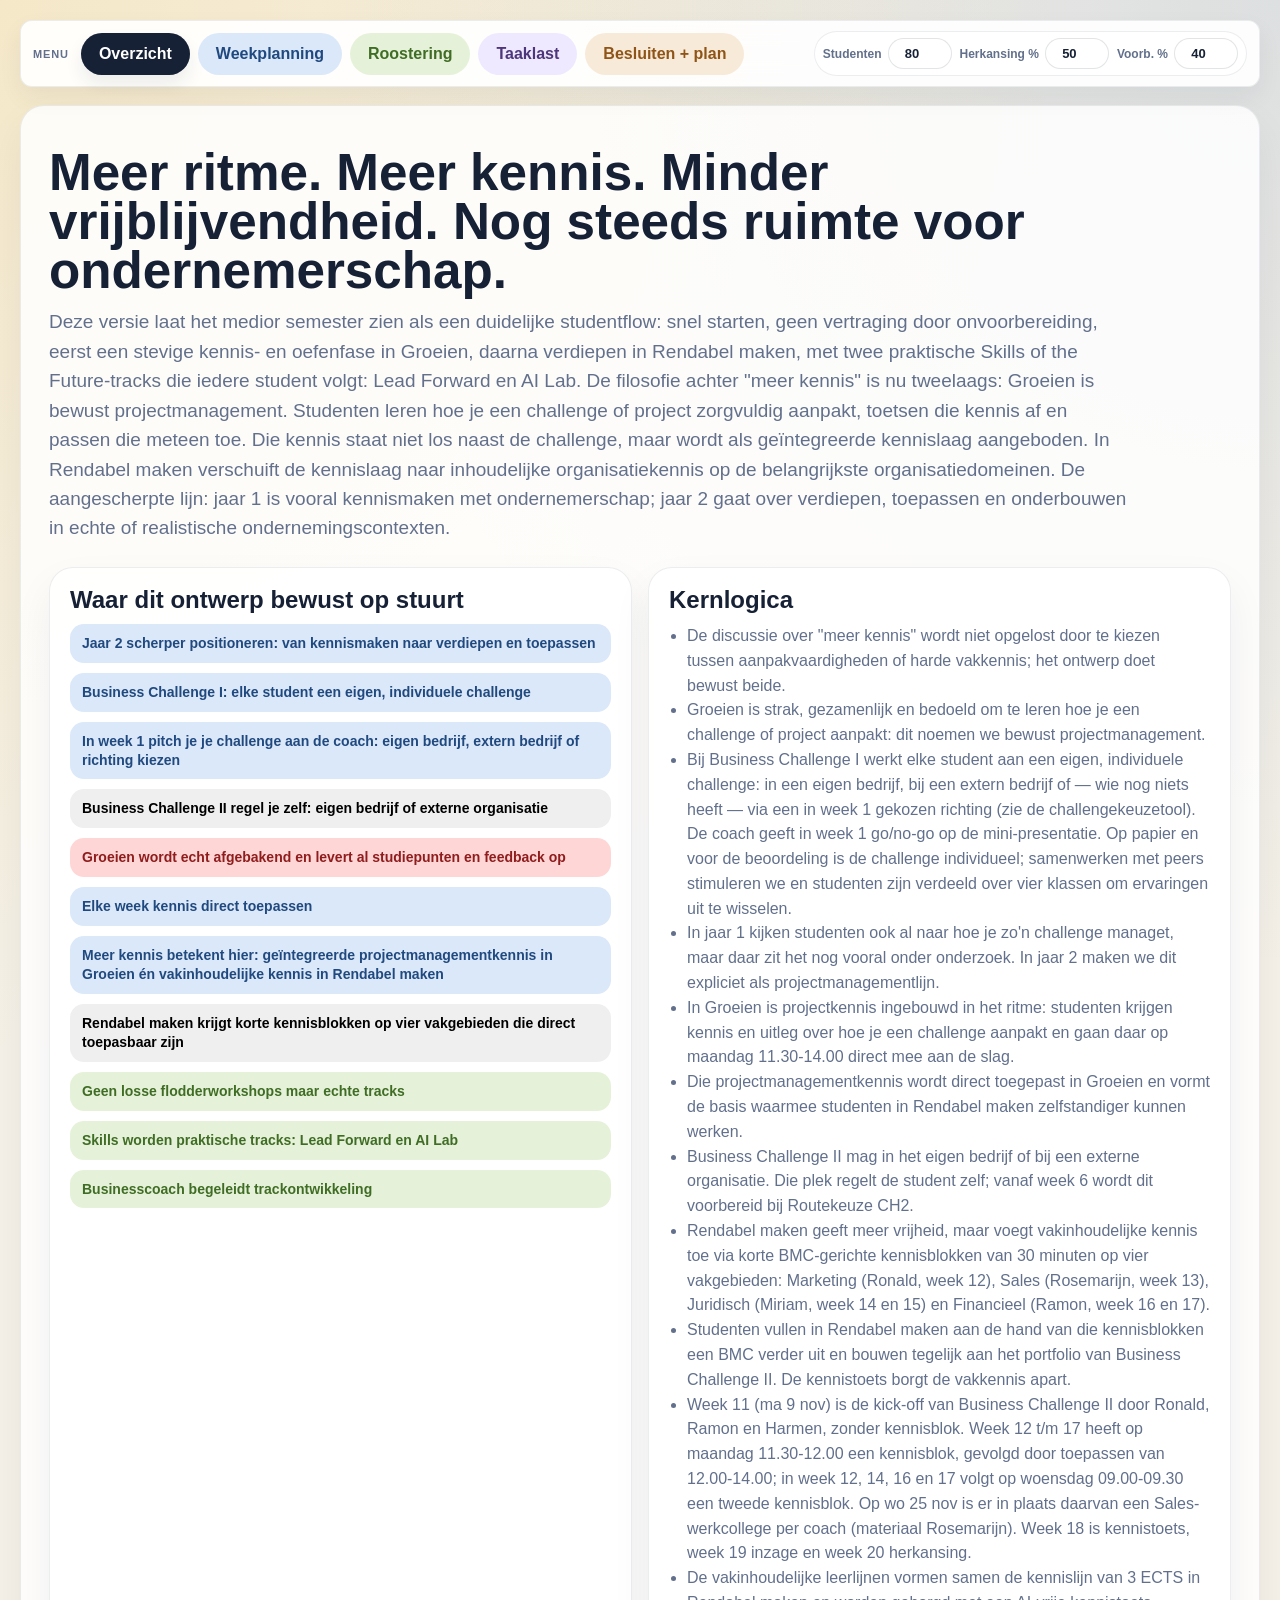
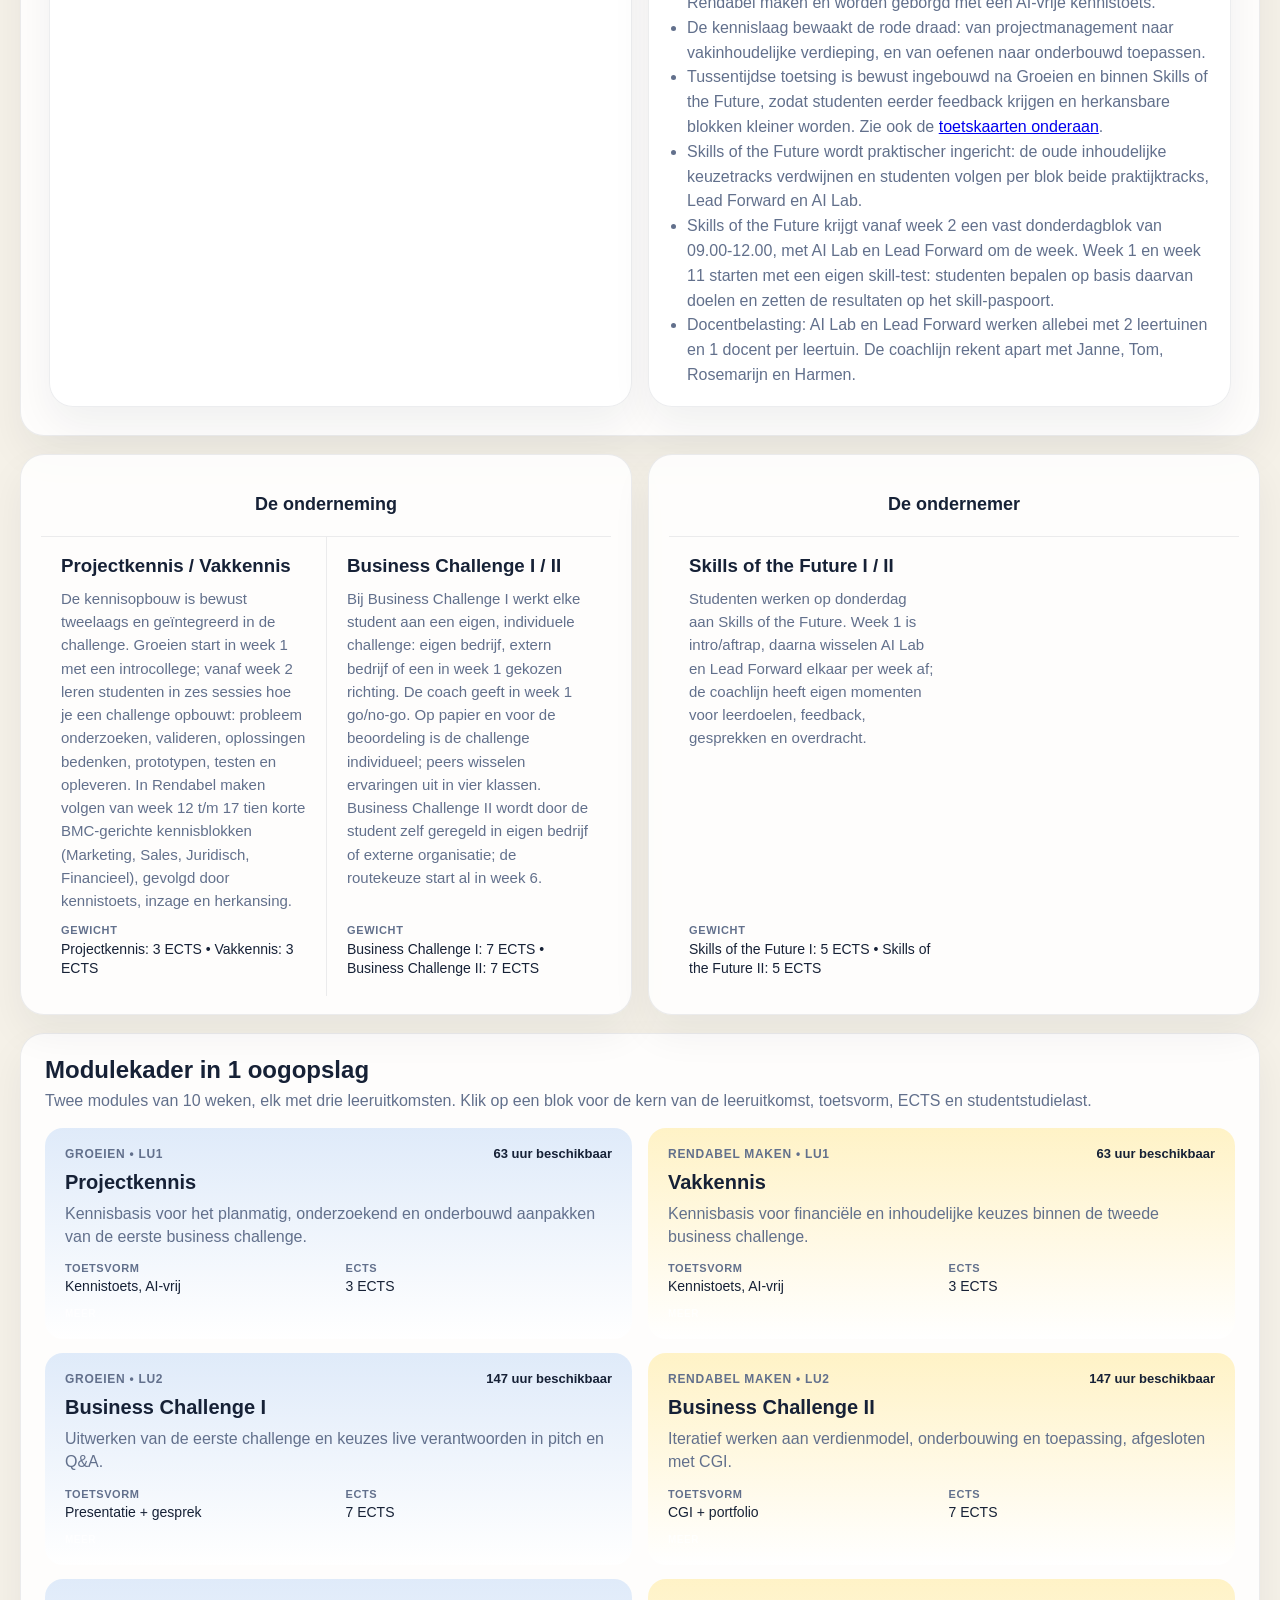
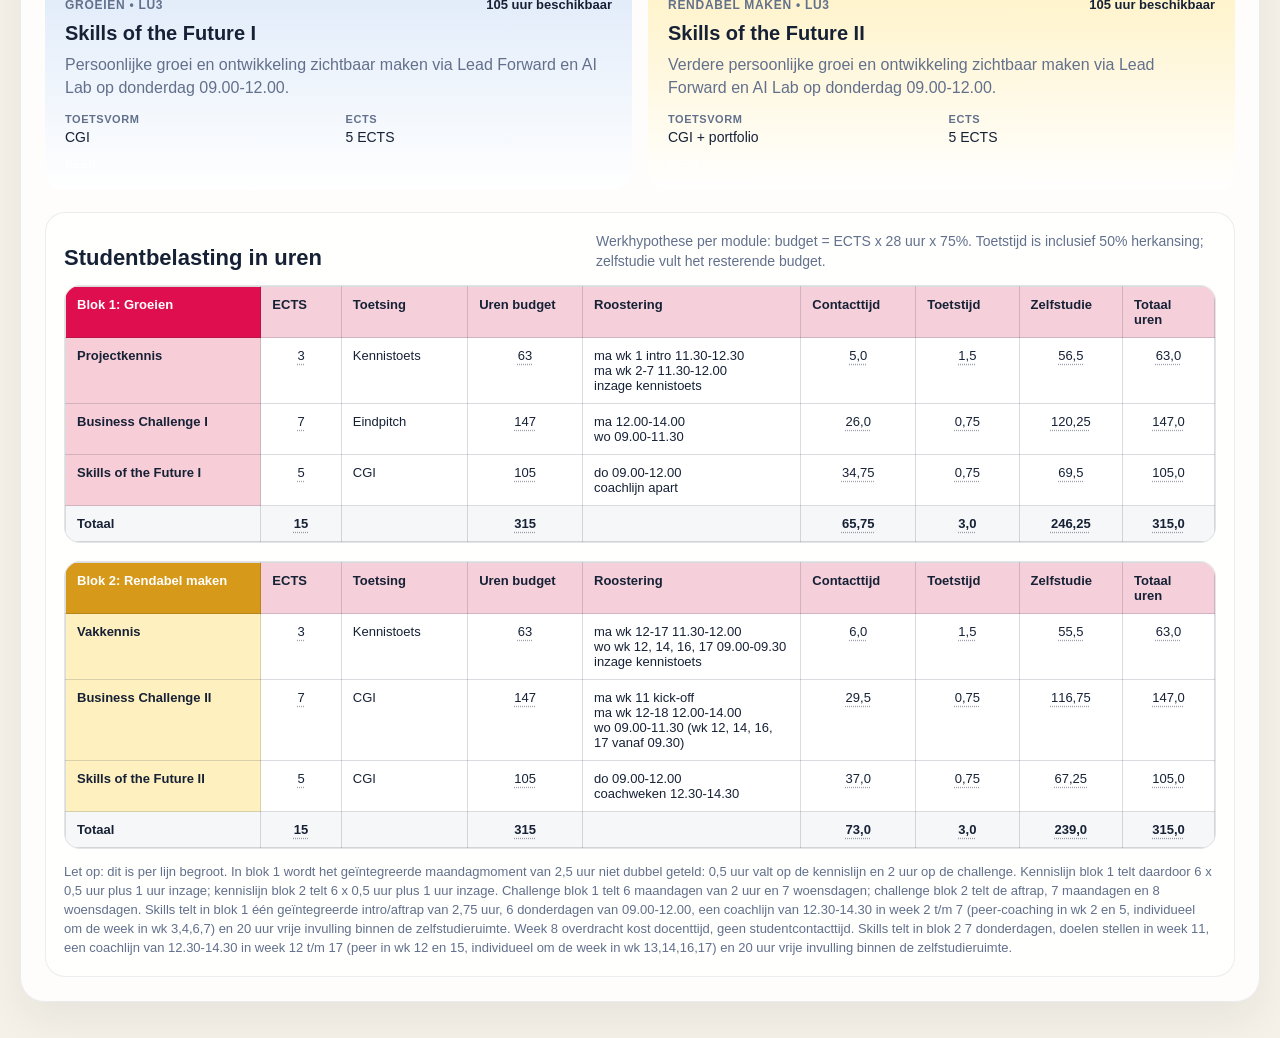
==== commit c433ed27: "Praatplaat blok 2: kennisrooster 27 okt (kennisblokken 30 min ma en wo) - Tien kennisblokken van 30 " ====
--- a/docs/besluiten/index.html
+++ b/docs/besluiten/index.html
@@ -2300,7 +2300,7 @@
               <button class="chip red lane-link" type="button" data-lane-target="lane-bc-knowledge" data-open-block="block-bc-knowledge-test">Groeien wordt echt afgebakend en levert al studiepunten en feedback op</button>
               <button class="chip blue lane-link" type="button" data-lane-target="lane-bc-challenge" data-open-block="block-bc-challenge-start">Elke week kennis direct toepassen</button>
               <button class="chip blue lane-link" type="button" data-lane-target="lane-bc-knowledge" data-open-block="block-bc-knowledge-test">Meer kennis betekent hier: geïntegreerde projectmanagementkennis in Groeien én vakinhoudelijke kennis in Rendabel maken</button>
-              <button class="chip yellow lane-link" type="button" data-lane-target="lane-bc-knowledge" data-open-block="block-bc-ch2-college-1">Rendabel maken krijgt zes korte vakcolleges die direct toepasbaar zijn</button>
+              <button class="chip yellow lane-link" type="button" data-lane-target="lane-bc-knowledge" data-open-block="block-bc-ch2-college-1">Rendabel maken krijgt korte kennisblokken op vier vakgebieden die direct toepasbaar zijn</button>
               <button class="chip green lane-link" type="button" data-lane-target="lane-skills" data-open-block="block-skills-intro">Geen losse flodderworkshops maar echte tracks</button>
               <button class="chip green lane-link" type="button" data-lane-target="lane-skills" data-open-block="block-skills-intro">Skills worden praktische tracks: Lead Forward en AI Lab</button>
               <button class="chip green lane-link" type="button" data-lane-target="lane-skills" data-open-block="block-skills-cgi-b2">Businesscoach begeleidt trackontwikkeling</button>
@@ -2316,9 +2316,9 @@
               <li>In Groeien is projectkennis ingebouwd in het ritme: studenten krijgen kennis en uitleg over hoe je een challenge aanpakt en gaan daar op maandag 11.30-14.00 direct mee aan de slag.</li>
               <li>Die projectmanagementkennis wordt direct toegepast in Groeien en vormt de basis waarmee studenten in Rendabel maken zelfstandiger kunnen werken.</li>
               <li>Business Challenge II mag in het eigen bedrijf of bij een externe organisatie. Die plek regelt de student zelf; vanaf week 6 wordt dit voorbereid bij Routekeuze CH2.</li>
-              <li>Rendabel maken geeft meer vrijheid, maar voegt vakinhoudelijke kennis toe via zes korte BMC-gerichte colleges: Marketing (Ronald), Sales (Rosemarijn), twee keer Juridisch (Miriam) en twee keer Financieel (Ramon).</li>
-              <li>Studenten vullen in Rendabel maken aan de hand van die zes sessies een BMC verder uit en bouwen tegelijk aan het portfolio van Business Challenge II. De kennistoets borgt de vakkennis apart.</li>
-              <li>Week 11 heeft geen kenniscollege; week 12 t/m 17 heeft steeds maandag 11.30-12.30 één concreet vakcollege, gevolgd door toepassen van 12.30-14.00. Week 18 is kennistoets, week 19 inzage en week 20 herkansing.</li>
+              <li>Rendabel maken geeft meer vrijheid, maar voegt vakinhoudelijke kennis toe via korte BMC-gerichte kennisblokken van 30 minuten op vier vakgebieden: Marketing (Ronald, week 12), Sales (Rosemarijn, week 13), Juridisch (Miriam, week 14 en 15) en Financieel (Ramon, week 16 en 17).</li>
+              <li>Studenten vullen in Rendabel maken aan de hand van die kennisblokken een BMC verder uit en bouwen tegelijk aan het portfolio van Business Challenge II. De kennistoets borgt de vakkennis apart.</li>
+              <li>Week 11 (ma 9 nov) is de kick-off van Business Challenge II door Ronald, Ramon en Harmen, zonder kennisblok. Week 12 t/m 17 heeft op maandag 11.30-12.00 een kennisblok, gevolgd door toepassen van 12.00-14.00; in week 12, 14, 16 en 17 volgt op woensdag 09.00-09.30 een tweede kennisblok. Op wo 25 nov is er in plaats daarvan een Sales-werkcollege per coach (materiaal Rosemarijn). Week 18 is kennistoets, week 19 inzage en week 20 herkansing.</li>
               <li>De vakinhoudelijke leerlijnen vormen samen de kennislijn van 3 ECTS in Rendabel maken en worden geborgd met een AI-vrije kennistoets.</li>
               <li>De kennislaag bewaakt de rode draad: van projectmanagement naar vakinhoudelijke verdieping, en van oefenen naar onderbouwd toepassen.</li>
               <li>Tussentijdse toetsing is bewust ingebouwd na Groeien en binnen Skills of the Future, zodat studenten eerder feedback krijgen en herkansbare blokken kleiner worden. Zie ook de <a href="#ects-section">toetskaarten onderaan</a>.</li>
@@ -2336,7 +2336,7 @@
           <div class="summary-cluster-grid">
             <div class="summary-subcard">
               <h3>Projectkennis / Vakkennis</h3>
-              <p class="lead" style="font-size: 15px">De kennisopbouw is bewust tweelaags en geïntegreerd in de challenge. Groeien start in week 1 met een introcollege; vanaf week 2 leren studenten in zes sessies hoe je een challenge opbouwt: probleem onderzoeken, valideren, oplossingen bedenken, prototypen, testen en opleveren. In Rendabel maken volgen zes korte BMC-gerichte vakcolleges van week 12 t/m 17, gevolgd door kennistoets, inzage en herkansing.</p>
+              <p class="lead" style="font-size: 15px">De kennisopbouw is bewust tweelaags en geïntegreerd in de challenge. Groeien start in week 1 met een introcollege; vanaf week 2 leren studenten in zes sessies hoe je een challenge opbouwt: probleem onderzoeken, valideren, oplossingen bedenken, prototypen, testen en opleveren. In Rendabel maken volgen van week 12 t/m 17 tien korte BMC-gerichte kennisblokken (Marketing, Sales, Juridisch, Financieel), gevolgd door kennistoets, inzage en herkansing.</p>
               <div class="summary-meta">
                 <span class="summary-meta-label">Gewicht</span>
                 <span class="summary-meta-value">Projectkennis: 3 ECTS • Vakkennis: 3 ECTS</span>
@@ -2595,22 +2595,22 @@
                       <td class="number" data-cell-note="Kennislijn Rendabel maken is 3 ECTS. Budget hieronder rekent met 3 x 28 uur x 75%." title="Kennislijn Rendabel maken: 3 ECTS. Budget = 3 x 28 x 75%.">3</td>
                       <td>Kennistoets</td>
                       <td class="number" data-cell-note="Urenbudget: 3 ECTS x 28 uur x 75% = 63 uur." title="3 ECTS x 28 uur x 75% = 63 uur.">63</td>
-                      <td>ma wk 12-17 11.30-12.30<br>inzage kennistoets</td>
-                      <td class="number" data-cell-note="Contacttijd kennislijn blok 2: 6 kenniscolleges x 1 uur = 6 uur, plus 1 uur inzage kennistoets = 7 uur." title="6 x 1u kenniscollege + 1u inzage = 7u.">7,0</td>
+                      <td>ma wk 12-17 11.30-12.00<br>wo wk 12, 14, 16, 17 09.00-09.30<br>inzage kennistoets</td>
+                      <td class="number" data-cell-note="Contacttijd kennislijn blok 2: 10 kennisblokken x 0,5 uur = 5 uur, plus 1 uur inzage kennistoets = 6 uur." title="10 x 0,5u kennisblok + 1u inzage = 6u.">6,0</td>
                       <td class="number" data-cell-note="Toetstijd kennislijn blok 2: 1 uur kennistoets plus 50% herkansing = 1,5 uur." title="1u kennistoets + 50% herkansing = 1,5u.">1,5</td>
-                      <td class="number" data-cell-note="Zelfstudie kennislijn blok 2: 63 uur budget - 7 uur contacttijd - 1,5 uur toetstijd = 54,5 uur." title="63 - 7 - 1,5 = 54,5u.">54,5</td>
-                      <td class="number" data-cell-note="Totaal kennislijn blok 2: 7 uur contact + 1,5 uur toets + 54,5 uur zelfstudie = 63 uur." title="7 + 1,5 + 54,5 = 63u.">63,0</td>
+                      <td class="number" data-cell-note="Zelfstudie kennislijn blok 2: 63 uur budget - 6 uur contacttijd - 1,5 uur toetstijd = 55,5 uur." title="63 - 6 - 1,5 = 55,5u.">55,5</td>
+                      <td class="number" data-cell-note="Totaal kennislijn blok 2: 6 uur contact + 1,5 uur toets + 55,5 uur zelfstudie = 63 uur." title="6 + 1,5 + 55,5 = 63u.">63,0</td>
                     </tr>
                     <tr>
                       <td class="line-name yellow">Business Challenge II</td>
                       <td class="number" data-cell-note="Challenge Rendabel maken is 7 ECTS. Budget hieronder rekent met 7 x 28 uur x 75%." title="Challenge Rendabel maken: 7 ECTS. Budget = 7 x 28 x 75%.">7</td>
                       <td>CGI</td>
                       <td class="number" data-cell-note="Urenbudget: 7 ECTS x 28 uur x 75% = 147 uur." title="7 ECTS x 28 uur x 75% = 147 uur.">147</td>
-                      <td>ma wk 11 aftrap<br>ma wk 12-17 12.30-14.00<br>ma wk 18 12.00-14.00<br>wo 09.00-11.30</td>
-                      <td class="number" data-cell-note="Contacttijd challenge blok 2: aftrap week 11 maandag 1,5 uur + toepassen maandag week 12 t/m 17 6 x 1,5 uur = 9 uur + portfoliofocus week 18 2 uur + woensdag voortgang week 11 t/m 18 8 x 2 uur = 16 uur. Samen 28,5 uur." title="1,5u aftrap + 6 x 1,5u toepassen + 2u wk 18 + 8 x 2u woensdag = 28,5u.">28,5</td>
+                      <td>ma wk 11 kick-off<br>ma wk 12-18 12.00-14.00<br>wo 09.00-11.30 (wk 12, 14, 16, 17 vanaf 09.30)</td>
+                      <td class="number" data-cell-note="Contacttijd challenge blok 2: kick-off week 11 maandag 1,5 uur + toepassen maandag week 12 t/m 17 6 x 2 uur = 12 uur + portfoliofocus week 18 2 uur + woensdag voortgang week 11 t/m 18: 4 x 2 uur + 4 x 1,5 uur (na kennisblok) = 14 uur. Samen 29,5 uur." title="1,5u kick-off + 6 x 2u toepassen + 2u wk 18 + 14u woensdag = 29,5u.">29,5</td>
                       <td class="number" data-cell-note="Toetstijd challenge blok 2: 0,5 uur CGI plus 50% herkansing = 0,75 uur." title="0,5u CGI + 50% herkansing = 0,75u.">0,75</td>
-                      <td class="number" data-cell-note="Zelfstudie challenge blok 2: 147 uur budget - 28,5 uur contacttijd - 0,75 uur toetstijd = 117,75 uur." title="147 - 28,5 - 0,75 = 117,75u.">117,75</td>
-                      <td class="number" data-cell-note="Totaal challenge blok 2: 28,5 uur contact + 0,75 uur toets + 117,75 uur zelfstudie = 147 uur." title="28,5 + 0,75 + 117,75 = 147u.">147,0</td>
+                      <td class="number" data-cell-note="Zelfstudie challenge blok 2: 147 uur budget - 29,5 uur contacttijd - 0,75 uur toetstijd = 116,75 uur." title="147 - 29,5 - 0,75 = 116,75u.">116,75</td>
+                      <td class="number" data-cell-note="Totaal challenge blok 2: 29,5 uur contact + 0,75 uur toets + 116,75 uur zelfstudie = 147 uur." title="29,5 + 0,75 + 116,75 = 147u.">147,0</td>
                     </tr>
                     <tr>
                       <td class="line-name yellow">Skills of the Future II</td>
@@ -2707,7 +2707,7 @@
             <div class="lane-group-block" style="grid-column: 1; grid-row: 3 / span 3"><span>De onderneming</span></div>
             <div class="lane-group-block" style="grid-column: 1; grid-row: 6 / span 3"><span>De ondernemer</span></div>
 
-            <div id="lane-bc-knowledge" class="lane-title blue has-group group-start" style="grid-row: 3" data-drawer-label="Projectkennis / Vakkennis" data-drawer-title="Projectkennis in Groeien, vakkennis in Rendabel maken" data-drawer-subtitle="Geïntegreerde kennis: eerst leren hoe je een challenge aanpakt, daarna vakinhoudelijke BMC-verdieping." data-drawer-body="Deze rij laat de kennislaag in de Business Challenge zien. In P1: Groeien start week 1 met een introcollege: wat gaan we doen, waarom, en hoe werkt de challenge-aanpak. Daarna leren studenten in week 2 t/m 7 in zes sessies hoe je een challenge opbouwt via klant- en probleemonderzoek, probleemanalyse, oplossingen, prototype en actieonderzoek, testen en opleveren. Die kennis wordt op maandag 11.30-14.00 direct toegepast in Business Challenge I. De kennistoets schuift daardoor naar week 8, inzage naar week 9 en herkansing naar week 10. In P2: Rendabel maken heet deze lijn Vakkennis: zes korte BMC-gerichte vakcolleges over Marketing (Ronald), Sales (Rosemarijn), twee keer Juridisch (Miriam) en twee keer Financieel (Ramon). De kennis wordt niet los aangeboden, maar direct gekoppeld aan Business Challenge I en II.">
+            <div id="lane-bc-knowledge" class="lane-title blue has-group group-start" style="grid-row: 3" data-drawer-label="Projectkennis / Vakkennis" data-drawer-title="Projectkennis in Groeien, vakkennis in Rendabel maken" data-drawer-subtitle="Geïntegreerde kennis: eerst leren hoe je een challenge aanpakt, daarna vakinhoudelijke BMC-verdieping." data-drawer-body="Deze rij laat de kennislaag in de Business Challenge zien. In P1: Groeien start week 1 met een introcollege: wat gaan we doen, waarom, en hoe werkt de challenge-aanpak. Daarna leren studenten in week 2 t/m 7 in zes sessies hoe je een challenge opbouwt via klant- en probleemonderzoek, probleemanalyse, oplossingen, prototype en actieonderzoek, testen en opleveren. Die kennis wordt op maandag 11.30-14.00 direct toegepast in Business Challenge I. De kennistoets schuift daardoor naar week 8, inzage naar week 9 en herkansing naar week 10. In P2: Rendabel maken heet deze lijn Vakkennis: tien korte BMC-gerichte kennisblokken van 30 minuten over Marketing (Ronald), Sales (Rosemarijn), Juridisch (Miriam) en Financieel (Ramon). De kennis wordt niet los aangeboden, maar direct gekoppeld aan Business Challenge I en II.">
               <div class="lane-group-rail">De onderneming</div>
               <div class="lane-content">
                 <div class="lane-top">
@@ -2725,13 +2725,13 @@
             <article id="block-bc-knowledge-test" class="block red clickable" style="grid-column: 10; grid-row: 3" data-detail="De kennistoets borgt in week 8 de projectkennis uit Groeien. Deze toets gaat dus niet alleen over losse begrippen, maar over het kunnen aanpakken van een challenge: klant- en probleemonderzoek, probleemdefinitie, validatie, oplossingen bedenken, prototype en actieonderzoek, testen, feedback verwerken, businesscase, opleveren en reflecteren. De kennislijn in Groeien krijgt 3 ECTS en blijft onderwijslogisch gekoppeld aan Business Challenge I: kennis en toepassing zitten op maandag in hetzelfde werkblok."><h3>Kennistoets</h3><p>projectkennis • 20 okt</p><span class="badge">3 ECTS</span></article>
             <article class="block blue clickable" style="grid-column: 11; grid-row: 3" data-detail="Verplichte inzage in week 9 na de kennistoets. Studenten krijgen hier zicht op wat voldoende is, wat nog ontbreekt en wat zij richting de afronding van Groeien moeten meenemen. Dit moment is nodig omdat inzage verplicht is na de kennistoets."><h3>Inzage</h3><p>verplicht na kennistoets</p></article>
             <article class="block red clickable" style="grid-column: 12; grid-row: 3" data-detail="Herstelmoment in week 10 voor studenten die de kennistoets of het kennis-toetsonderdeel nog niet voldoende hebben afgerond. Of dit los herkansbaar wordt of onderdeel blijft van Groeien is nog te besluiten."><h3>Herkansing</h3><p>kennis / herstel • 5 of 6 nov</p></article>
-            <article id="block-bc-ch2-college-1" class="block yellow clickable" style="grid-column: 14; grid-row: 3" data-detail-parts="Sessie 1 – Marketing::Maandag 11.30-12.30 in week 12, verzorgd door Ronald. Hieronder valt marketingstrategie, positionering, marketingmix en neuromarketing als laag die helpt begrijpen waarom marketing werkt.||Link met BMC::Customer Segments, Channels en Value Proposition.||Koppeling met challenge::Na het college werken studenten op maandag direct door aan hun eigen challenge of BMC en vertalen zij de kennis naar klant, kanaal, waardepropositie en marktbenadering."><h3>Marketing</h3><p>ma 11:30-12:30</p><p class="block-subtitle">Ronald • segmenten, kanalen, propositie</p></article>
-            <article id="block-bc-ch2-college-2" class="block yellow clickable" style="grid-column: 15; grid-row: 3" data-detail-parts="Sessie 2 – Sales::Maandag 11.30-12.30 in week 13, verzorgd door Rosemarijn. Hieronder vallen sales, klantreis, acquisitie, retentie, conversie en CRM.||Link met BMC::Customer Relationships.||Koppeling met challenge::Na het college werken studenten aan klantrelaties, opvolging, salesproces en CRM-logica binnen hun eigen challenge of BMC."><h3>Sales</h3><p>ma 11:30-12:30</p><p class="block-subtitle">Rosemarijn • klantrelatie, salesproces, CRM</p></article>
-            <article id="block-bc-ch2-college-3" class="block yellow clickable" style="grid-column: 16; grid-row: 3" data-detail-parts="Sessie 3 – Juridisch 1::Maandag 11.30-12.30 in week 14, verzorgd door Miriam. Studenten krijgen basis in ondernemingsvormen en rechtsvormen, aansprakelijkheid, inschrijving en BTW: de juridische en fiscale randvoorwaarden van het ondernemen.||Link met BMC::Randvoorwaarden en risico's rond het businessmodel; Key Partners.||Koppeling met challenge::Na het college werken studenten uit welke ondernemingsvorm en juridische randvoorwaarden passen bij hun challenge of onderneming."><h3>Juridisch 1</h3><p>ma 11:30-12:30</p><p class="block-subtitle">Miriam • rechtsvorm, aansprakelijkheid, BTW</p></article>
-            <article id="block-bc-ch2-college-4" class="block yellow clickable" style="grid-column: 17; grid-row: 3" data-detail-parts="Sessie 4 – Juridisch 2::Maandag 11.30-12.30 in week 15, verzorgd door Miriam. Studenten krijgen basis in commerciële contracten en algemene voorwaarden, AVG/privacy en intellectueel eigendom.||Link met BMC::Key Partners, Customer Relationships en Key Resources.||Koppeling met challenge::Na het college werken studenten aan de afspraken met klanten en partners, de omgang met data en de bescherming van hun idee binnen hun challenge of BMC."><h3>Juridisch 2</h3><p>ma 11:30-12:30</p><p class="block-subtitle">Miriam • contracten, AVG, IE</p></article>
-            <article id="block-bc-ch2-college-5" class="block yellow clickable" style="grid-column: 18; grid-row: 3" data-detail-parts="Sessie 5 – Financieel 1::Maandag 11.30-12.30 in week 16, verzorgd door Ramon. Studenten krijgen basis in kostenstructuur, inkoop, kostprijs, pricing, begroting en break-even.||Link met BMC::Cost Structure en Key Partners.||Koppeling met challenge::Na het college werken studenten uit wat hun challenge of onderneming kost, hoe zij prijzen onderbouwen en wanneer zij quitte spelen."><h3>Financieel 1</h3><p>ma 11:30-12:30</p><p class="block-subtitle">Ramon • kosten, kostprijs, break-even</p></article>
-            <article id="block-bc-ch2-college-6" class="block yellow clickable" style="grid-column: 19; grid-row: 3" data-detail-parts="Sessie 6 – Financieel 2::Maandag 11.30-12.30 in week 17, verzorgd door Ramon. Studenten krijgen basis in verdienmodel, revenue streams, winst-en-verliesrekening, cashflow, ratio's en financiering.||Link met BMC::Revenue Streams en Cost Structure.||Koppeling met challenge::Na het college werken studenten aan financiële onderbouwing, opbrengstlogica en haalbaarheid van hun challenge."><h3>Financieel 2</h3><p>ma 11:30-12:30</p><p class="block-subtitle">Ramon • verdienmodel, P&amp;L, cashflow</p></article>
-            <article id="block-bc-knowledge-test-b2" class="block red clickable" style="grid-column: 20; grid-row: 3" data-detail="Kennistoets in week 18 voor de vakinhoudelijke kennislaag van Rendabel maken. De toets borgt dat studenten de basis uit de zes colleges kunnen gebruiken en uitleggen."><h3>Kennistoets</h3><p>vakinhoud</p><span class="badge">3 ECTS</span></article>
+            <article id="block-bc-ch2-college-1" class="block yellow clickable" style="grid-column: 14; grid-row: 3" data-ch2-sessions="2" data-detail-parts="Kennisblok Marketing::Week 12, verzorgd door Ronald: kennisblok ma 16 nov 11.30-12.00 en wo 18 nov 09.00-09.30. Hieronder valt marketingstrategie, positionering, marketingmix en neuromarketing als laag die helpt begrijpen waarom marketing werkt.||Link met BMC::Customer Segments, Channels en Value Proposition.||Koppeling met challenge::Na het kennisblok werken studenten op maandag direct door aan hun eigen challenge of BMC en vertalen zij de kennis naar klant, kanaal, waardepropositie en marktbenadering."><h3>Marketing</h3><p>ma 16 + wo 18 nov</p><p class="block-subtitle">Ronald • segmenten, kanalen, propositie</p></article>
+            <article id="block-bc-ch2-college-2" class="block yellow clickable" style="grid-column: 15; grid-row: 3" data-ch2-sessions="1" data-detail-parts="Kennisblok Sales::Week 13, verzorgd door Rosemarijn: kennisblok ma 23 nov 11.30-12.00. Op wo 25 nov volgt geen plenair kennisblok, maar een werkcollege Sales per coach in de eigen coachklas, met materiaal van Rosemarijn. Hieronder vallen sales, klantreis, acquisitie, retentie, conversie en CRM.||Link met BMC::Customer Relationships.||Koppeling met challenge::Na het kennisblok en in het werkcollege werken studenten aan klantrelaties, opvolging, salesproces en CRM-logica binnen hun eigen challenge of BMC."><h3>Sales</h3><p>ma 23 nov • wo 25 werkcollege</p><p class="block-subtitle">Rosemarijn • klantrelatie, salesproces, CRM</p></article>
+            <article id="block-bc-ch2-college-3" class="block yellow clickable" style="grid-column: 16; grid-row: 3" data-ch2-sessions="2" data-detail-parts="Kennisblok Juridisch 1 en 2::Week 14, verzorgd door Miriam: kennisblokken ma 30 nov 11.30-12.00 en wo 2 dec 09.00-09.30. Studenten krijgen basis in ondernemingsvormen en rechtsvormen, aansprakelijkheid, inschrijving en BTW: de juridische en fiscale randvoorwaarden van het ondernemen.||Link met BMC::Randvoorwaarden en risico's rond het businessmodel; Key Partners.||Koppeling met challenge::Na het kennisblok werken studenten uit welke ondernemingsvorm en juridische randvoorwaarden passen bij hun challenge of onderneming."><h3>Juridisch 1 + 2</h3><p>ma 30 nov + wo 2 dec</p><p class="block-subtitle">Miriam • rechtsvorm, aansprakelijkheid, BTW</p></article>
+            <article id="block-bc-ch2-college-4" class="block yellow clickable" style="grid-column: 17; grid-row: 3" data-ch2-sessions="1" data-detail-parts="Kennisblok Juridisch 3::Week 15, verzorgd door Miriam: kennisblok ma 7 dec 11.30-12.00. Studenten krijgen basis in commerciële contracten en algemene voorwaarden, AVG/privacy en intellectueel eigendom.||Link met BMC::Key Partners, Customer Relationships en Key Resources.||Koppeling met challenge::Na het kennisblok werken studenten aan de afspraken met klanten en partners, de omgang met data en de bescherming van hun idee binnen hun challenge of BMC."><h3>Juridisch 3</h3><p>ma 7 dec</p><p class="block-subtitle">Miriam • contracten, AVG, IE</p></article>
+            <article id="block-bc-ch2-college-5" class="block yellow clickable" style="grid-column: 18; grid-row: 3" data-ch2-sessions="2" data-detail-parts="Kennisblok Financieel 1 en 2::Week 16, verzorgd door Ramon: kennisblokken ma 14 dec 11.30-12.00 en wo 16 dec 09.00-09.30. Studenten krijgen basis in kostenstructuur, inkoop, kostprijs, pricing, begroting en break-even.||Link met BMC::Cost Structure en Key Partners.||Koppeling met challenge::Na het kennisblok werken studenten uit wat hun challenge of onderneming kost, hoe zij prijzen onderbouwen en wanneer zij quitte spelen."><h3>Financieel 1 + 2</h3><p>ma 14 + wo 16 dec</p><p class="block-subtitle">Ramon • kosten, kostprijs, break-even</p></article>
+            <article id="block-bc-ch2-college-6" class="block yellow clickable" style="grid-column: 19; grid-row: 3" data-ch2-sessions="2" data-detail-parts="Kennisblok Financieel 3 en 4::Week 17 (na de kerstvakantie), verzorgd door Ramon: kennisblokken ma 4 jan 13.30-14.00 (afwijkende tijd) en wo 6 jan 09.00-09.30. Studenten krijgen basis in verdienmodel, revenue streams, winst-en-verliesrekening, cashflow, ratio's en financiering.||Link met BMC::Revenue Streams en Cost Structure.||Koppeling met challenge::Na het kennisblok werken studenten aan financiële onderbouwing, opbrengstlogica en haalbaarheid van hun challenge."><h3>Financieel 3 + 4</h3><p>ma 4 jan 13:30 + wo 6 jan</p><p class="block-subtitle">Ramon • verdienmodel, P&amp;L, cashflow</p></article>
+            <article id="block-bc-knowledge-test-b2" class="block red clickable" style="grid-column: 20; grid-row: 3" data-detail="Kennistoets in week 18 voor de vakinhoudelijke kennislaag van Rendabel maken. De toets borgt dat studenten de basis uit de kennisblokken Marketing, Sales, Juridisch en Financieel kunnen gebruiken en uitleggen."><h3>Kennistoets</h3><p>vakinhoud</p><span class="badge">3 ECTS</span></article>
             <article id="block-bc-knowledge-insight-b2" class="block blue clickable" style="grid-column: 21; grid-row: 3" data-detail="Verplichte inzage in week 19 na de kennistoets van Rendabel maken. Studenten krijgen zicht op wat voldoende is en wat richting herstel nog moet worden aangescherpt."><h3>Inzage</h3><p>verplicht na kennistoets</p></article>
             <article id="block-bc-knowledge-her-b2" class="block red clickable" style="grid-column: 22; grid-row: 3" data-detail="Herkansing in week 20 voor de kennistoets van Rendabel maken. Dit is het herstelmoment voor de AI-vrije kennistoets binnen de vakinhoudelijke kennislaag."><h3>Herkansing</h3><p>kennistoets</p></article>
 
@@ -2753,13 +2753,13 @@
             <article class="block blue clickable retired-track" style="grid-row: 4" data-detail="Vervallen extra maandagblok. Week 7 is nu de zesde inhoudelijke sessie; kennistoets staat in week 8 en routekeuze gebeurt op woensdag."><h3>Kennis + challenge</h3><p>ma 11:30-14:00</p></article>
             <article id="block-bc-challenge-endpitch" class="block red clickable" style="grid-column: 11; grid-row: 4 / span 2" data-detail="Aan het einde van Groeien laten studenten zien wat de challenge heeft opgeleverd. De challenge zelf krijgt 7 ECTS in Groeien; de projectmanagementkennis ernaast is als kennislijn van 3 ECTS apart herkenbaar."><h3>Eindpitch</h3><p>Groeien</p></article>
             <article class="block red clickable" style="grid-column: 12; grid-row: 4 / span 2" data-detail="Herstelmoment in week 10 voor de eindpitch of de afronding van Groeien."><h3>Herkansing</h3><p>pitch / afronding</p></article>
-            <article class="block yellow clickable" style="grid-column: 13 / span 1; grid-row: 4" data-detail="Week 11 markeert de gezamenlijke aftrap van Rendabel maken. Business Challenge II mag in het eigen bedrijf of bij een externe organisatie, maar de student regelt die plek zelf. Die keuze is vanaf week 6 voorbereid bij Routekeuze CH2. Het PvA moet deze week worden ingeleverd en studenten starten met het portfolio- en BMC-spoor."><h3>Aftrap Rendabel maken</h3><p>ma 12:00-14:00</p><span class="badge deadline">PvA Rendabel maken</span></article>
-            <article id="block-bc-ch2-sprints" class="block yellow clickable ch2-sprint-week" style="grid-column: 14; grid-row: 4" data-detail="Maandag 12.30-14.00 in week 12. Studenten passen Marketing direct toe op hun eigen challenge of onderneming en werken aan het BMC: Customer Segments, Channels en Value Proposition. Opbouw: 11.30-12.30 kenniscollege (apart blok), 12.30-13.30 toepassen in 4 parallelle klassen, 13.30-14.00 ruimte voor challenge-inhoud en voortgang."><h3>Toepassen Marketing</h3><p>ma 12:30-14:00</p><p class="block-subtitle">BMC + portfolio</p></article>
-            <article class="block yellow clickable ch2-sprint-week" style="grid-column: 15; grid-row: 4" data-detail="Maandag 12.30-14.00 in week 13. Studenten passen Sales inclusief CRM direct toe op hun eigen challenge of onderneming en werken aan Customer Relationships in het BMC."><h3>Toepassen Sales</h3><p>ma 12:30-14:00</p><p class="block-subtitle">customer relationships</p></article>
-            <article class="block yellow clickable ch2-sprint-week" style="grid-column: 16; grid-row: 4" data-detail="Maandag 12.30-14.00 in week 14. Studenten passen Juridisch 1 toe op hun challenge en BMC: ondernemingsvorm, aansprakelijkheid, BTW en overige juridische randvoorwaarden."><h3>Toepassen Juridisch 1</h3><p>ma 12:30-14:00</p><p class="block-subtitle">rechtsvorm en randvoorwaarden</p></article>
-            <article class="block yellow clickable ch2-sprint-week" style="grid-column: 17; grid-row: 4" data-detail="Maandag 12.30-14.00 in week 15. Studenten passen Juridisch 2 toe op hun challenge en BMC: contracten met klanten en partners, AVG/privacy en intellectueel eigendom."><h3>Toepassen Juridisch 2</h3><p>ma 12:30-14:00</p><p class="block-subtitle">contracten, AVG, IE</p></article>
-            <article class="block yellow clickable ch2-sprint-week" style="grid-column: 18; grid-row: 4" data-detail="Maandag 12.30-14.00 in week 16. Studenten passen Financieel 1 toe op hun challenge en werken Cost Structure, kostprijs, pricing en break-even uit in het BMC."><h3>Toepassen Financieel 1</h3><p>ma 12:30-14:00</p><p class="block-subtitle">kosten en pricing</p></article>
-            <article class="block yellow clickable ch2-sprint-week" style="grid-column: 19; grid-row: 4" data-detail="Maandag 12.30-14.00 in week 17. Studenten passen Financieel 2 toe op hun challenge en werken Revenue Streams, cashflow en financiële haalbaarheid uit in het BMC."><h3>Toepassen Financieel 2</h3><p>ma 12:30-14:00</p><p class="block-subtitle">revenue en haalbaarheid</p></article>
+            <article class="block yellow clickable" style="grid-column: 13 / span 1; grid-row: 4" data-detail="Week 11 markeert de gezamenlijke aftrap van Rendabel maken: kick-off Business Challenge II op ma 9 nov, verzorgd door Ronald, Ramon en Harmen. Er is deze week geen kennisblok. Business Challenge II mag in het eigen bedrijf of bij een externe organisatie, maar de student regelt die plek zelf. Die keuze is vanaf week 6 voorbereid bij Routekeuze CH2. Het PvA moet deze week worden ingeleverd en studenten starten met het portfolio- en BMC-spoor."><h3>Aftrap Rendabel maken</h3><p>ma 9 nov • 12:00-14:00</p><span class="badge deadline">PvA Rendabel maken</span></article>
+            <article id="block-bc-ch2-sprints" class="block yellow clickable ch2-sprint-week" style="grid-column: 14; grid-row: 4" data-detail="Maandag 12.00-14.00 in week 12. Studenten passen Marketing direct toe op hun eigen challenge of onderneming en werken aan het BMC: Customer Segments, Channels en Value Proposition. Opbouw: 11.30-12.00 kennisblok (apart blok), 12.00-14.00 toepassen in 4 parallelle klassen met ruimte voor challenge-inhoud en voortgang."><h3>Toepassen Marketing</h3><p>ma 12:00-14:00</p><p class="block-subtitle">BMC + portfolio</p></article>
+            <article class="block yellow clickable ch2-sprint-week" style="grid-column: 15; grid-row: 4" data-detail="Maandag 12.00-14.00 in week 13. Studenten passen Sales inclusief CRM direct toe op hun eigen challenge of onderneming en werken aan Customer Relationships in het BMC."><h3>Toepassen Sales</h3><p>ma 12:00-14:00</p><p class="block-subtitle">customer relationships</p></article>
+            <article class="block yellow clickable ch2-sprint-week" style="grid-column: 16; grid-row: 4" data-detail="Maandag 12.00-14.00 in week 14. Studenten passen Juridisch toe op hun challenge en BMC: ondernemingsvorm, aansprakelijkheid, BTW en overige juridische randvoorwaarden."><h3>Toepassen Juridisch</h3><p>ma 12:00-14:00</p><p class="block-subtitle">rechtsvorm en randvoorwaarden</p></article>
+            <article class="block yellow clickable ch2-sprint-week" style="grid-column: 17; grid-row: 4" data-detail="Maandag 12.00-14.00 in week 15. Studenten passen Juridisch toe op hun challenge en BMC: contracten met klanten en partners, AVG/privacy en intellectueel eigendom."><h3>Toepassen Juridisch</h3><p>ma 12:00-14:00</p><p class="block-subtitle">contracten, AVG, IE</p></article>
+            <article class="block yellow clickable ch2-sprint-week" style="grid-column: 18; grid-row: 4" data-detail="Maandag 12.00-14.00 in week 16. Studenten passen Financieel toe op hun challenge en werken Cost Structure, kostprijs, pricing en break-even uit in het BMC."><h3>Toepassen Financieel</h3><p>ma 12:00-14:00</p><p class="block-subtitle">kosten en pricing</p></article>
+            <article class="block yellow clickable ch2-sprint-week" style="grid-column: 19; grid-row: 4" data-detail="Maandag 4 jan in week 17: toepassen 11.30-13.30, daarna het kennisblok Financieel 3 van 13.30-14.00. Studenten werken Revenue Streams, cashflow en financiële haalbaarheid uit in het BMC."><h3>Toepassen Financieel</h3><p>ma 11:30-13:30</p><p class="block-subtitle">revenue en haalbaarheid</p></article>
             <article class="block yellow clickable ch2-sprint-week" style="grid-column: 20; grid-row: 4" data-detail="Maandag 12.00-14.00 in week 18. Er is geen nieuw kenniscollege; de focus ligt op portfolio afronden en de challenge scherp krijgen richting CGI."><h3>Portfoliofocus</h3><p>ma 12:00-14:00</p><p class="block-subtitle">2u portfolio + challenge</p><span class="badge deadline align-end">portfolio week 18</span></article>
             <article class="block red clickable" style="grid-column: 21 / span 1; grid-row: 4 / span 2" data-detail="CGI kans 1 voor Rendabel maken vindt plaats in week 19. Hier worden de 7 ECTS voor Rendabel maken toegekend. Het portfolio uit week 18 is daarbij randvoorwaardelijk."><h3>CGI</h3><p>kans 1</p><span class="badge">7 ECTS</span></article>
             <article class="block red clickable" style="grid-column: 22 / span 1; grid-row: 4 / span 2" data-detail="Laatste afronding van Rendabel maken via CGI HER in week 20. Ook hier worden de 7 ECTS voor Rendabel maken bepaald; het portfolio blijft randvoorwaardelijk."><h3>CGI HER</h3><p>afronding</p></article>
@@ -2775,7 +2775,7 @@
             </div>
             <article id="block-bc-progress-b1" class="block blue clickable" style="grid-column: 3 / span 5; grid-row: 5" data-detail="Woensdag 09.00-11.30 is in Groeien een voortgangsgesprek met de businesscoach in coachgroepen: waar loop jij met je challenge tegenaan, waarom maak je bepaalde keuzes, wat blokkeert, en wat is de volgende stap? In week 1 pitch je hier je eigen individuele challenge (eigen bedrijf, extern bedrijf of een via de challengekeuzetool gekozen richting); de coach geeft go/no-go."><h3>Voortgang challenge</h3><p>wo 09:00-11:30</p><span class="badge">individuele challenge</span></article>
             <article id="block-bc-routechoice-b1" class="block blue clickable" style="grid-column: 8 / span 2; grid-row: 5" data-detail="In week 6 en 7 wordt de woensdagse voortgang gebruikt om Business Challenge II voor te bereiden. Die tweede challenge mag in het eigen bedrijf of bij een externe organisatie, maar de student moet die plek zelf regelen. Student en businesscoach kijken samen of de context stevig genoeg is en welke voorbereiding nodig is om in Rendabel maken echt te kunnen starten."><h3>Routekeuze CH2</h3><p>wo 09:00-11:30</p></article>
-            <article id="block-bc-progress-b2" class="block yellow clickable" style="grid-column: 13 / span 8; grid-row: 5" data-detail="Woensdag 09.00-11.30 blijft in Rendabel maken een voortgangsgesprek naast de maandagse BMC- en challengewerksporen. De inzet en studiebelasting zijn gelijk, maar studenten werken in hun coachklas met een inhoudelijke focus. Eén lijn richt zich op de linkerkant van het BMC: proces, inkoop en kosten. De andere lijn richt zich op de rechterkant van het BMC: marketing, saleskanalen en inkomsten. In beide lijnen gaat het om voortgang, onderbouwing, portfolio-opbouw en voorbereiding richting CGI."><h3>Voortgang challenge</h3><p>week 11 t/m 18 • wo 09:00-11:30</p><div class="split-lines"><div class="split-line"><strong>Focus linkerkant BMC</strong><em>proces, inkoop, kosten</em></div><div class="split-line"><strong>Focus rechterkant BMC</strong><em>marketing, saleskanalen, inkomsten</em></div></div></article>
+            <article id="block-bc-progress-b2" class="block yellow clickable" style="grid-column: 13 / span 8; grid-row: 5" data-detail="Woensdag 09.00-11.30 blijft in Rendabel maken een voortgangsgesprek naast de maandagse BMC- en challengewerksporen. In week 12, 14, 16 en 17 start de woensdag met een plenair kennisblok van 09.00-09.30 (zie kennisrij); de voortgang loopt dan van 09.30-11.30. Op wo 25 nov (week 13) is er een werkcollege Sales per coach in de eigen coachklas, met materiaal van Rosemarijn. De inzet en studiebelasting zijn gelijk, maar studenten werken in hun coachklas met een inhoudelijke focus. Eén lijn richt zich op de linkerkant van het BMC: proces, inkoop en kosten. De andere lijn richt zich op de rechterkant van het BMC: marketing, saleskanalen en inkomsten. In beide lijnen gaat het om voortgang, onderbouwing, portfolio-opbouw en voorbereiding richting CGI."><h3>Voortgang challenge</h3><p>week 11 t/m 18 • wo 09:00-11:30</p><div class="split-lines"><div class="split-line"><strong>Focus linkerkant BMC</strong><em>proces, inkoop, kosten</em></div><div class="split-line"><strong>Focus rechterkant BMC</strong><em>marketing, saleskanalen, inkomsten</em></div></div></article>
 
             <div id="lane-skills" class="lane-title green has-group group-start" style="grid-row: 6 / span 3" data-drawer-label="Skills of the Future I / II" data-drawer-title="Skills of the Future I en II" data-drawer-subtitle="Donderdag 09.00-12.00, afwisselend AI Lab en Lead Forward, vrije invulling en aparte coachlijn." data-drawer-body="Skills of the Future krijgt vanaf week 2 een vast donderdagritme van 09.00-12.00. AI Lab en Lead Forward wisselen elkaar om de week af en gebruiken 2 leertuinen met 1 docent per leertuin. Daarnaast vult de student per blok 20 uur vrij in op basis van de gestelde doelen, bijvoorbeeld intro, open dagen of meewerken op een verzorgingstehuis. In P1: Groeien start week 1 met één geïntegreerde intro/aftrap: 45 minuten hoorcollege met Janne, Tom, Rosemarijn en Harmen en daarna 2 uur coachgroep in 4 lokalen. Studenten doen in week 1 een eigen skill-test, gebruiken de uitkomst om doelen te bepalen en zetten de resultaten op het skill-paspoort. Het donderdagblok loopt van week 2 t/m 7; week 6 is een Lead Forward-hackathon en week 7 bevat een korte pitch bij AI Lab. Eind week 1 leveren studenten leerdoelen in, week 2 volgt Brightspace-feedback, week 2 en 5 peer-coaching plus individueel om de week in wk 3,4,6,7 en week 8 overdracht naar de CGI-beoordelaar. In P2: Rendabel maken start de coachlijn opnieuw met een eigen skill-test in week 11; de resultaten komen opnieuw op het skill-paspoort en helpen doelen voor blok 2 bepalen. Lead Forward start in week 11 en AI Lab in week 12; in week 12 en 15 staat peer-coaching en in wk 13,14,16,17 individueel om de week.">
               <div class="lane-group-rail continue" aria-hidden="true">De ondernemer</div>
@@ -2953,7 +2953,7 @@
           <li>Groeien rekent in deze testvariant met een geïntegreerd maandagblok van 11.30-14.00: 2 leertuinen met ieder 2 docenten, kennis voor de toets direct toepassen op de challenge.</li>
           <li>De woensdag staat als losse voortgangsrij: 09.00-11.30 met 4 businesscoachgroepen. In week 6 en 7 wordt hier ook de routekeuze voor Rendabel maken voorbereid.</li>
           <li>Kennistoetsen worden als multiplechoice/toetslokaalvariant verondersteld: afname en verwerking liggen niet bij de docenten. In de docentbelasting staat alleen 1 uur inzage/organisatie per betrokken docent.</li>
-          <li>Rendabel maken rekent vakkennis en toepassen als één maandagregel in week 12 t/m 18, 11.30-14.00 met 4 docenten. Week 11 heeft geen kenniscollege; week 18 is kennistoets, week 19 inzage en week 20 herkansing.</li>
+          <li>Rendabel maken rekent in week 12 t/m 17 met een plenair kennisblok van 30 minuten (ma 11.30-12.00, in week 12, 14, 16 en 17 ook wo 09.00-09.30) en toepassen op maandag 12.00-14.00 met 4 docenten. Week 11 heeft geen kennisblok; week 18 is kennistoets, week 19 inzage en week 20 herkansing.</li>
           <li>Skills of the Future werkt met een vast donderdagblok van 09.00-12.00 waarin AI Lab en Lead Forward elkaar afwisselen. In blok 1 loopt dit van week 2 t/m 7; week 8 heeft geen AI Lab of Lead Forward en is alleen voor overdracht richting CGI. In blok 1 is week 1 één geïntegreerde intro/aftrap met eigen skill-test, doelen bepalen, skill-paspoort en leerdoelen inleveren; in blok 2 gebeurt die skill-test opnieuw in week 11. In blok 2 komen de coachmomenten terug: peer-coaching in wk 12 en 15, individueel om de week in wk 13,14,16,17.</li>
           <li>Business Challenge I: elke student een eigen, individuele challenge (eigen bedrijf, extern bedrijf of een in week 1 gekozen richting), met go/no-go van de coach in week 1.</li>
           <li>Business Challenge II: eigen bedrijf of externe organisatie is toegestaan, maar de student regelt dit zelf. De voorbereiding start bij Routekeuze CH2 in week 6 en 7.</li>
@@ -3152,19 +3152,28 @@
               <div class="calendar-time" style="grid-column: 1; grid-row: 15"></div>
               <div class="calendar-time" style="grid-column: 1; grid-row: 16">16.00</div>
               <div class="calendar-time" style="grid-column: 1; grid-row: 17"></div>
-              <div class="calendar-event yellow" style="grid-column: 2; grid-row: 7 / 12">
-                <span class="schedule-time">11.30-14.00</span>
-                <h4>Vakkennis + BMC toepassen op Business Challenge II</h4>
-                <p>Week 12 t/m 18: twee leertuinen werken tegelijk aan vakkennis, BMC en toepassing op eigen bedrijf of externe organisatie.</p>
+              <div class="calendar-event yellow" style="grid-column: 2; grid-row: 7 / 8">
+                <span class="schedule-time">11.30-12.00</span>
+                <h4>Kennisblok Vakkennis</h4>
+                <p>Wk 12-17: 30 min plenair. Ma 4 jan: 13.30-14.00.</p>
+              </div>
+              <div class="calendar-event yellow" style="grid-column: 2; grid-row: 8 / 12">
+                <span class="schedule-time">12.00-14.00</span>
+                <h4>Toepassen Business Challenge II</h4>
+                <p>Wk 12-17: 2 uur in klassen uiteen.</p>
                 <div class="schedule-meta">
-                  <span>11.30-14.00: 2 leertuinen</span>
-                  <span>2 docenten per leertuin</span>
+                  <span>4 klassen × 1 docent</span>
                 </div>
               </div>
-              <div class="calendar-event yellow" style="grid-column: 4; grid-row: 2 / 7">
-                <span class="schedule-time">09.00-11.30</span>
+              <div class="calendar-event yellow" style="grid-column: 4; grid-row: 2 / 3">
+                <span class="schedule-time">09.00-09.30</span>
+                <h4>Kennisblok Vakkennis</h4>
+                <p>Wk 12, 14, 16 en 17: 30 min plenair.</p>
+              </div>
+              <div class="calendar-event yellow" style="grid-column: 4; grid-row: 3 / 7">
+                <span class="schedule-time">09.30-11.30</span>
                 <h4>Voortgangscoaching Business Challenge II</h4>
-                <p>Individueel bijsturen op challenge, BMC, portfolio en voorbereiding richting CGI.</p>
+                <p>Individueel bijsturen op challenge, BMC, portfolio en voorbereiding richting CGI. In weken zonder kennisblok vanaf 09.00; wo 25 nov werkcollege Sales per coach.</p>
                 <div class="schedule-meta">
                   <span>09.00-11.30: 4 lokalen</span>
                   <span>1 docent per lokaal</span>
@@ -3191,7 +3200,7 @@
             </div>
           </article>
         </div>
-        <p class="schedule-note">Uitgangspunt: cohort van circa 80 studenten. Maandag gebruikt per blok 2 leertuinen met ieder 2 docenten. Woensdag gebruikt 09.00-11.30 vier lokalen met 1 docent per lokaal. Donderdag gebruikt 09.00-12.00 twee leertuinen voor Lead Forward of AI Lab, om de week afwisselend, en 12.30-14.30 vier lokalen voor coaching/doelen op de weken waarin die coachlijn geroosterd wordt.</p>
+        <p class="schedule-note">Uitgangspunt: cohort van circa 80 studenten. Maandag gebruikt in blok 1 2 leertuinen met ieder 2 docenten; in blok 2 (week 12 t/m 17) volgt op een kennisblok van 30 minuten (11.30-12.00) 2 uur toepassen in 4 klassen met 1 docent per klas (12.00-14.00); op ma 4 jan staat het kennisblok van 13.30-14.00. Week 11 (kick-off ma 9 nov) en week 18 (portfoliofocus) lopen van 12.00-14.00. In week 12, 14, 16 en 17 start woensdag met een kennisblok van 09.00-09.30. Woensdag gebruikt 09.00-11.30 vier lokalen met 1 docent per lokaal. Donderdag gebruikt 09.00-12.00 twee leertuinen voor Lead Forward of AI Lab, om de week afwisselend, en 12.30-14.30 vier lokalen voor coaching/doelen op de weken waarin die coachlijn geroosterd wordt.</p>
       </section>
 
       <section id="taaklast-section" class="panel assessments-panel taskload-panel page-surface" data-page="taaklast" hidden>
@@ -3214,7 +3223,7 @@
           <li>Beoordelaar Skills of the Future: de Business Challenge-coach begeleidt de ontwikkeling; nog te besluiten is of de aftoetsing bij de trackdocent, bij de coach of bij combinaties ligt.</li>
           <li>Kennislaag of aparte kennislijn: studiepunttechnisch is de kennislijn apart herkenbaar; nog uitwerken hoe de toetsvorm administratief het best aansluit op de geïntegreerde onderwijslogica.</li>
           <li>Minimale projectkennis in Groeien: de zes sessies zijn nu uitgangspunt; nog uitwerken welke begrippen, werkvormen en toetsbare kernkennis per sessie minimaal terug moeten komen.</li>
-          <li>Vakinhoudelijke kennis in Rendabel maken: de zes SBMC-gerichte colleges zijn nu uitgangspunt; nog uitwerken wat per college de minimale inhoud, opdracht en gezamenlijke leeruitkomst is.</li>
+          <li>Vakinhoudelijke kennis in Rendabel maken: de tien SBMC-gerichte kennisblokken (kennisrooster 27 okt) zijn nu uitgangspunt; nog uitwerken wat per college de minimale inhoud, opdracht en gezamenlijke leeruitkomst is.</li>
           <li>Toepasbaarheid Rendabel maken: hoe zorgen we dat de inhoudelijke kennis bruikbaar is in de challenge zonder dat elke challenge alle organisatiedomeinen verplicht moet omvatten?</li>
           <li>Keuzevrijheid versus profiel: Skills of the Future is nu ingevuld met AI Lab, Lead Forward en voortgangscoaching; nog te bewaken is welke ruimte voor maatwerk elders in het programma overblijft.</li>
           <li>Bloklogica: CuCo positioneert P1 als klant/markt/waardepropositie/neuromarketing en P2 als verdienmodel/finance/HR/strategie/cybersecurity. De praatplaat maakt Groeien vooral projectmanagement en schuift veel vakinhoud naar Rendabel maken. Dat is verdedigbaar, maar moet expliciet als afwijking of framing richting CuCo worden onderbouwd.</li>
@@ -3251,8 +3260,8 @@
         <p>Werkcheck om te borgen dat de praatplaat binnen het CuCo-kader blijft. De precieze modellen en tools blijven bespreekbaar; de minimale dekking hieronder moet herkenbaar terugkomen in leeruitkomsten, werkvormen of toetsing.</p>
         <ul class="mini-list">
           <li>Marketing: neuromarketing, marketingstrategie, positionering, kanalen en datagedreven marketingkeuzes expliciet koppelen aan klant, markt en waardepropositie.<span class="coverage-location">Terug te vinden in: Rendabel maken, kennislaag week 12: Marketing, gekoppeld aan Customer Segments, Channels en Value Proposition.</span></li>
-          <li>Finance: P&amp;L, cashflow, break-even, ratio's, financiering en een AI-vrij financieel ankermoment waarin studenten laten zien dat zij hun cijfers zelf begrijpen.<span class="coverage-location">Terug te vinden in: Rendabel maken, kennislaag week 16 en 17: Financieel 1 en 2 (Ramon); gekoppeld aan Cost Structure en Revenue Streams.</span></li>
-          <li>Juridisch: commerciële contracten, ondernemingsvorm, risico, IE, privacy/AVG, BTW en juridische keuzes rond klant, partner en verdienmodel.<span class="coverage-location">Terug te vinden in: Rendabel maken, kennislaag week 14 en 15: Juridisch 1 en 2 (Miriam); gekoppeld aan randvoorwaarden, Key Partners en Customer Relationships.</span></li>
+          <li>Finance: P&amp;L, cashflow, break-even, ratio's, financiering en een AI-vrij financieel ankermoment waarin studenten laten zien dat zij hun cijfers zelf begrijpen.<span class="coverage-location">Terug te vinden in: Rendabel maken, kennislaag week 16 en 17: Financieel 1 t/m 4 (Ramon); gekoppeld aan Cost Structure en Revenue Streams.</span></li>
+          <li>Juridisch: commerciële contracten, ondernemingsvorm, risico, IE, privacy/AVG, BTW en juridische keuzes rond klant, partner en verdienmodel.<span class="coverage-location">Terug te vinden in: Rendabel maken, kennislaag week 14 en 15: Juridisch 1 t/m 3 (Miriam); gekoppeld aan randvoorwaarden, Key Partners en Customer Relationships.</span></li>
           <li>Onderzoek: kwalitatieve verdieping, eenvoudige kwantitatieve data-analyse, validiteit, betrouwbaarheid, bronnen wegen en validatie van AI-output.<span class="coverage-location">Terug te vinden in: Groeien LU1 Projectkennis, vooral klant- en probleemonderzoek, probleem in kaart brengen, prototype &amp; actieonderzoek en testen/feedback verwerken.</span></li>
           <li>AI: praktische AI-skills, zoals custom GPTs/Gems of vergelijkbare assistenten, agentische workflows, prompt-engineering, AI als onderzoeksinstrument en het verantwoord orkestreren van mens, AI en proces.<span class="coverage-location">Terug te vinden in: Skills of the Future via AI Lab; ook in Groeien bij validatie van AI-output in onderzoek.</span></li>
           <li>Digital: CRM-systemen toepassen, marketing automation-tools, datavisualisatie en online research-tools nog expliciet positioneren.<span class="coverage-location">Terug te vinden in: deels bij Marketing, Sales/CRM en bij AI/online research. Staat nog niet stevig genoeg als herkenbare digitale basis; zie kader hieronder.</span></li>
@@ -3342,9 +3351,9 @@
       const KNOWLEDGE_LECTURE_PREP_PER_TEACHER = 0.75;
       const BC_INTEGRATED_MONDAY_HOURS = 2.5;
       const BC_PROGRESS_WEDNESDAY_HOURS = 2.5;
-      const CH2_KNOWLEDGE_ROUTE_HOURS = 1;
-      const CH2_APPLY_HOURS = 1.5;
-      const CH2_KNOWLEDGE_ROUTE_TEACHERS = 2;
+      const CH2_KNOWLEDGE_ROUTE_HOURS = 0.5;
+      const CH2_APPLY_HOURS = 2;
+      const CH2_KNOWLEDGE_ROUTE_TEACHERS = 1;
       const CHALLENGE_COACHING_HOURS = 2.5;
       const THURSDAY_WORKSESSION_HOURS = 2;
       const THURSDAY_WORKSESSION_ROOM_COUNT = 2;
@@ -3400,6 +3409,11 @@
         return CH2_KNOWLEDGE_COLLEGE_TITLES.some((collegeTitle) => title.includes(collegeTitle));
       }
 
+      function ch2KnowledgeSessions(block) {
+        const sessions = Number.parseInt(block?.dataset.ch2Sessions || "", 10);
+        return Number.isFinite(sessions) && sessions > 0 ? sessions : 1;
+      }
+
       function updateAssumptionsFromInputs() {
         const studentCount = Number.parseInt(studentCountInput?.value || "", 10);
         const retakeRate = Number.parseFloat(retakeRateInput?.value || "");
@@ -3951,8 +3965,8 @@
           if (title.includes("leerlijnen") || title.includes("marketing & sales") || title.includes("proces & finance") || isCh2KnowledgeCollegeTitle(title)) {
             if (weeks[0] >= 11) {
               return createWorkload({
-                preparation: CH2_KNOWLEDGE_ROUTE_TEACHERS * KNOWLEDGE_LECTURE_PREP_PER_TEACHER * span,
-                contact: CH2_KNOWLEDGE_ROUTE_TEACHERS * CH2_KNOWLEDGE_ROUTE_HOURS * span
+                preparation: CH2_KNOWLEDGE_ROUTE_TEACHERS * KNOWLEDGE_LECTURE_PREP_PER_TEACHER * ch2KnowledgeSessions(block),
+                contact: CH2_KNOWLEDGE_ROUTE_TEACHERS * CH2_KNOWLEDGE_ROUTE_HOURS * ch2KnowledgeSessions(block)
               });
             }
             return knowledgeLectureWorkload(span);
@@ -4109,7 +4123,7 @@
           return "Aanname in urenweergave: verplichte inzage na de kennistoets; gerekend als 1 uur per betrokken docent.";
         }
         if (laneKey === "bc_knowledge" && (title.includes("leerlijnen") || title.includes("marketing & sales") || title.includes("proces & finance") || isCh2KnowledgeCollegeTitle(title))) {
-          return `Aanname in urenweergave: vakkennis en toepassen vormen één maandagblok van 11.30-14.00 in 2 leertuinen met ieder 2 docenten. Week 11 heeft geen college; week 18 is kennistoets, week 19 inzage en week 20 herkansing.`;
+          return `Aanname in urenweergave: kennisblokken van ${formatHours(CH2_KNOWLEDGE_ROUTE_HOURS)} plenair met ${CH2_KNOWLEDGE_ROUTE_TEACHERS} docent, op maandag 11.30-12.00 en in week 12, 14, 16 en 17 ook woensdag 09.00-09.30 (samen 10 kennisblokken). Week 11 heeft geen kennisblok; week 18 is kennistoets, week 19 inzage en week 20 herkansing.`;
         }
         if (laneKey === "bc_knowledge" && (title.includes("learn-tracks") || title.includes("maatwerk"))) {
           return `Aanname in urenweergave: 4 parallelle kennisgroepen van 2 uur per week over ${weeks.length} weken.`;
@@ -4121,7 +4135,7 @@
           return `Aanname in urenweergave: woensdag 09.00-11.30 met ${COACH_COUNT} businesscoaches over ${weeks.length} weken.`;
         }
         if (laneKey === "bc_challenge" && (title.includes("werken in sprints") || block.classList.contains("ch2-sprint-week"))) {
-          return `Aanname in urenweergave: week 12 t/m 17 eerst kenniscollege 11.30-12.30 (aparte kennisrij), daarna toepassen 12.30-14.00 in 2 leertuinen met ieder 2 docenten. Week 18 focust op portfolio.`;
+          return `Aanname in urenweergave: week 12 t/m 17 eerst kennisblok 11.30-12.00 (aparte kennisrij), daarna toepassen 12.00-14.00 in 4 klassen met 1 docent per klas (ma 4 jan: toepassen 11.30-13.30). Week 18 focust op portfolio.`;
         }
         if (laneKey === "bc_challenge" && (title.includes("eindpitch") || title.includes("cgi") || title.includes("herkansing"))) {
           return "Aanname in urenweergave: dit toetsmoment wordt gedaan door 4 beoordelaars; iedere docent beoordeelt 1/4 van de studenten of herkansers.";
@@ -4264,7 +4278,7 @@
           if (title.includes("kennistoets")) return 1;
           if (title.includes("inzage")) return 1;
           if (weeks[0] <= 10 && subtitle.includes("ma 11:30-14:00")) return BC_INTEGRATED_MONDAY_HOURS * span;
-          if (title.includes("leerlijnen") || title.includes("marketing & sales") || title.includes("proces & finance") || isCh2KnowledgeCollegeTitle(title)) return weeks[0] >= 11 ? CH2_KNOWLEDGE_ROUTE_HOURS * span : KNOWLEDGE_LECTURE_HOURS * span;
+          if (title.includes("leerlijnen") || title.includes("marketing & sales") || title.includes("proces & finance") || isCh2KnowledgeCollegeTitle(title)) return weeks[0] >= 11 ? CH2_KNOWLEDGE_ROUTE_HOURS * ch2KnowledgeSessions(block) : KNOWLEDGE_LECTURE_HOURS * span;
           if (weeks[0] <= 10) return 0;
           return KNOWLEDGE_LECTURE_HOURS;
         }
@@ -5227,7 +5241,7 @@
           <li>Cohortgrootte en herkansingspercentage hebben vooral effect op toets- en CGI-belasting; de individuele studentbelasting verandert alleen bij per-student toetsmomenten.</li>
           <li>Per module rekenen we met 3 ECTS kennislijn, 7 ECTS challenge en 5 ECTS Skills of the Future.</li>
             <li>In Groeien rekenen we maandag met ${formatHours(BC_INTEGRATED_MONDAY_HOURS)} geïntegreerde kennis + toepassing en woensdag met ${formatHours(BC_PROGRESS_WEDNESDAY_HOURS)} voortgang.</li>
-            <li>In Rendabel maken rekenen we vanaf week 12 maandag met ${formatHours(CH2_KNOWLEDGE_ROUTE_HOURS)} kenniscollege (11.30-12.30) en ${formatHours(CH2_APPLY_HOURS)} toepassen (12.30-14.00); de woensdagse voortgang loopt van week 11 t/m 18.</li>
+            <li>In Rendabel maken rekenen we vanaf week 12 per kennisblok ${formatHours(CH2_KNOWLEDGE_ROUTE_HOURS)} (maandag 11.30-12.00, in week 12, 14, 16 en 17 ook woensdag 09.00-09.30) en op maandag ${formatHours(CH2_APPLY_HOURS)} toepassen (12.00-14.00); de woensdagse voortgang loopt van week 11 t/m 18.</li>
           <li>Skills of the Future rekent in Groeien met een geïntegreerde intro/aftrap in week 1, daarna 6 donderdagblokken van 09.00-12.00 in week 2 t/m 7 en 20 uur vrije invulling als expliciete zelfstudie. In Rendabel maken rekent Skills met 7 donderdagblokken, doelen stellen in week 11, één coachgesprek per student in week 13 t/m 15 en opnieuw 20 uur vrije invulling. AI Lab en Lead Forward wisselen elkaar af.</li>
           <li>Voor CGI's rekenen we met 30 minuten per student; voor kennistoetsen met 1 uur toetstijd.</li>
           <li>Deze studentstand is nu een rooster- en toetsbelasting voor studenten, geen volledige ECTS-studietijdbegroting.</li>
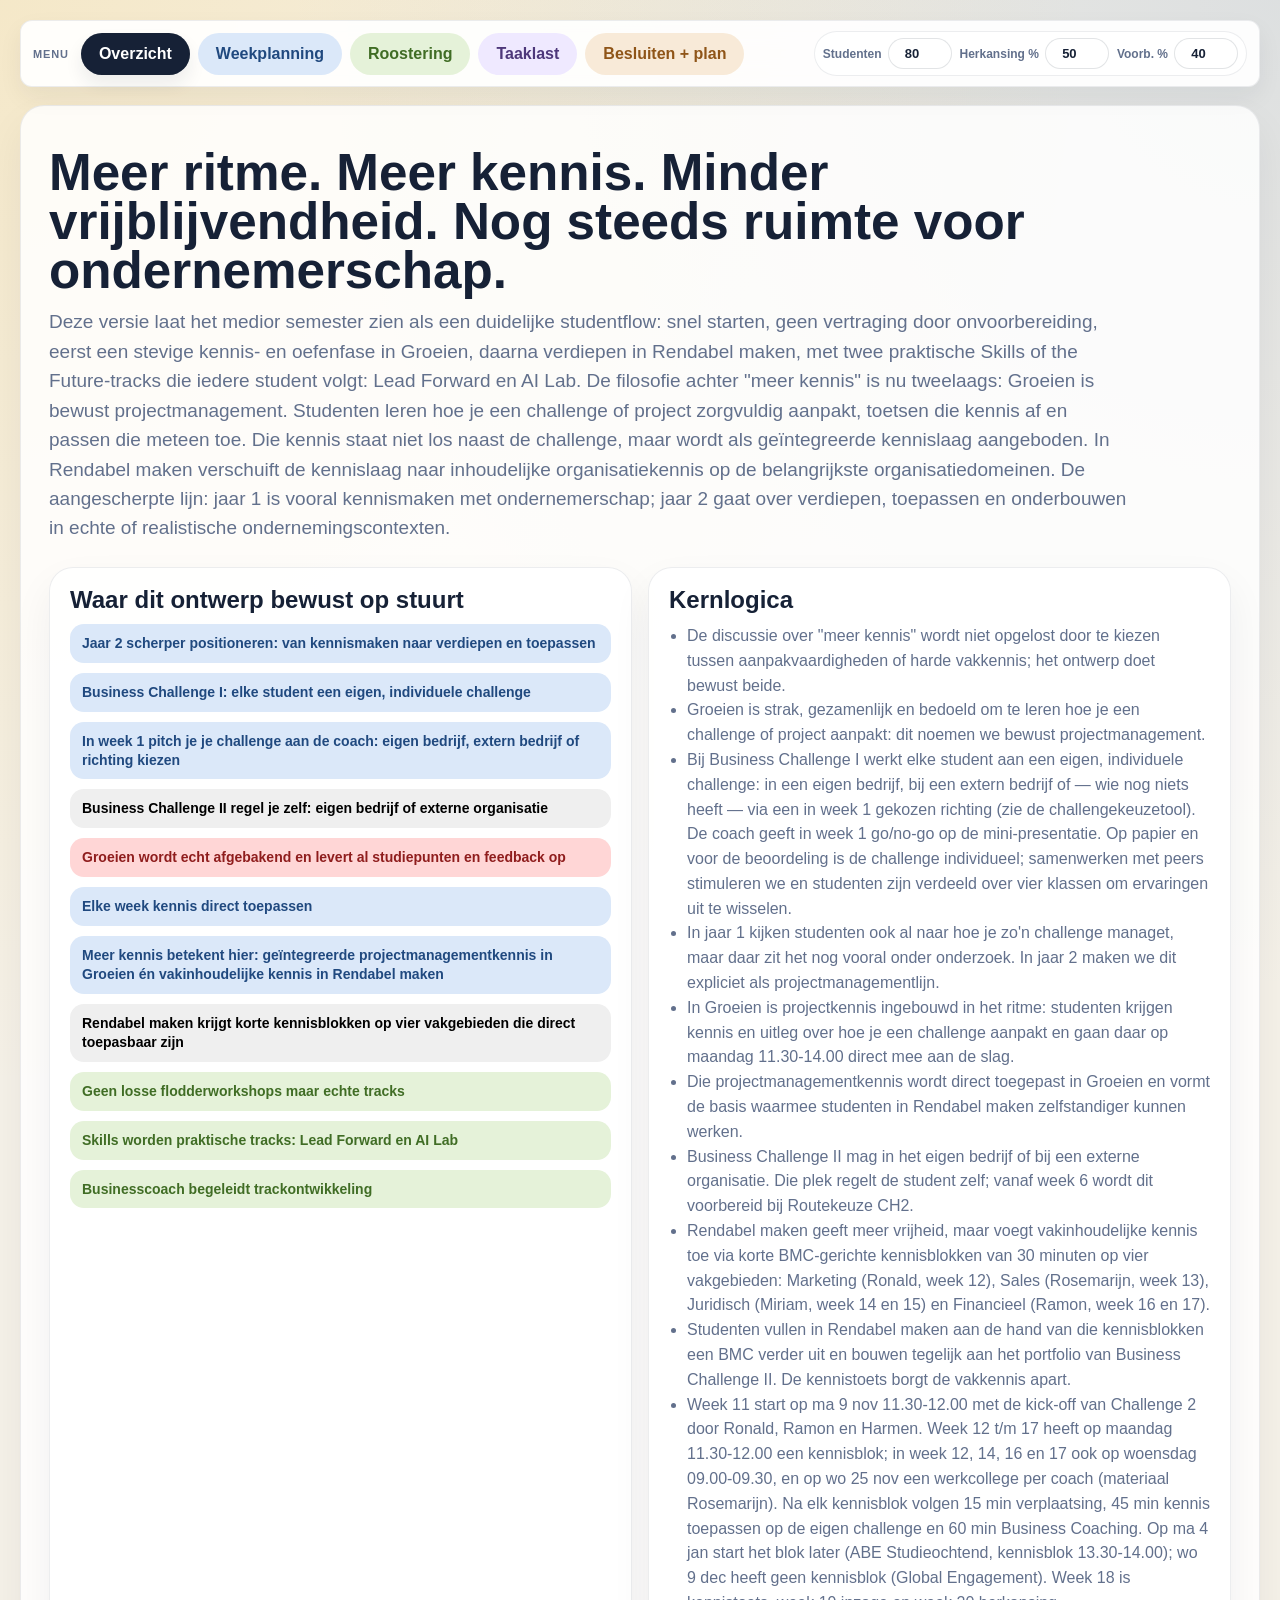
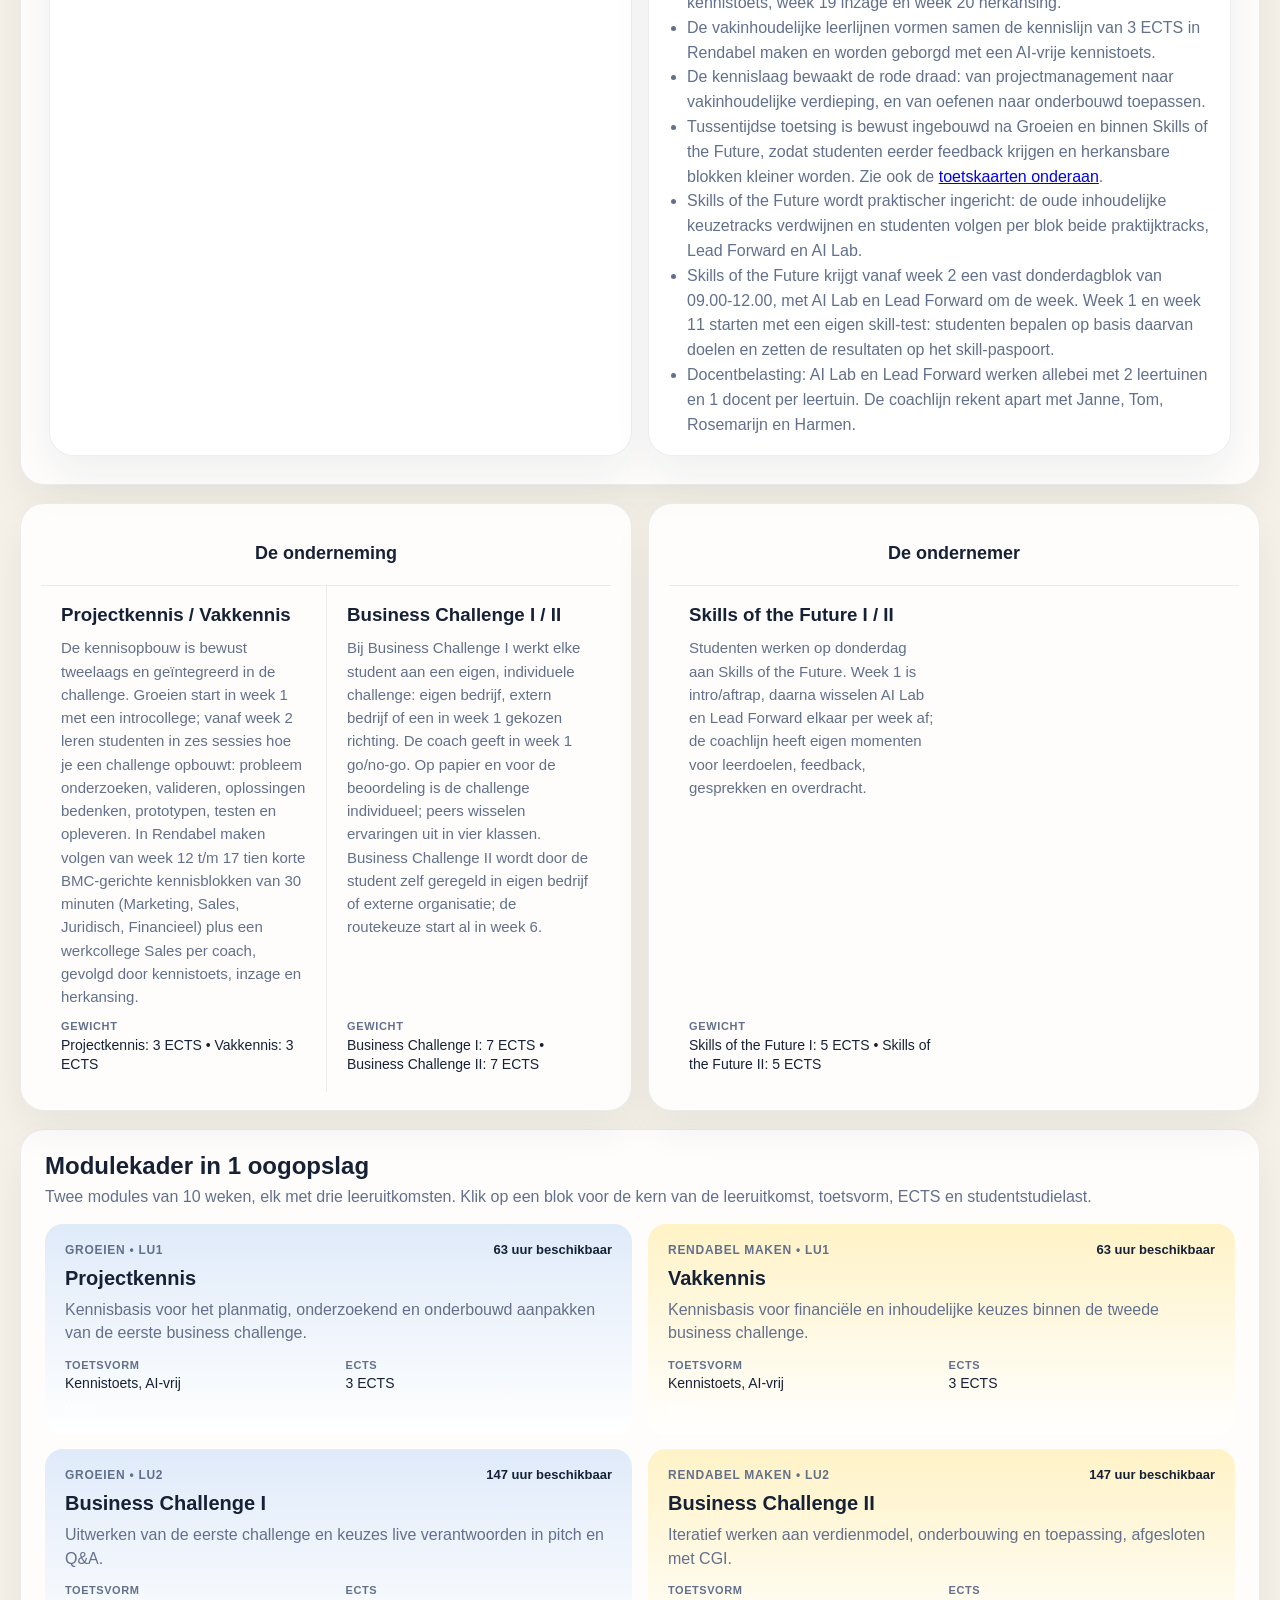
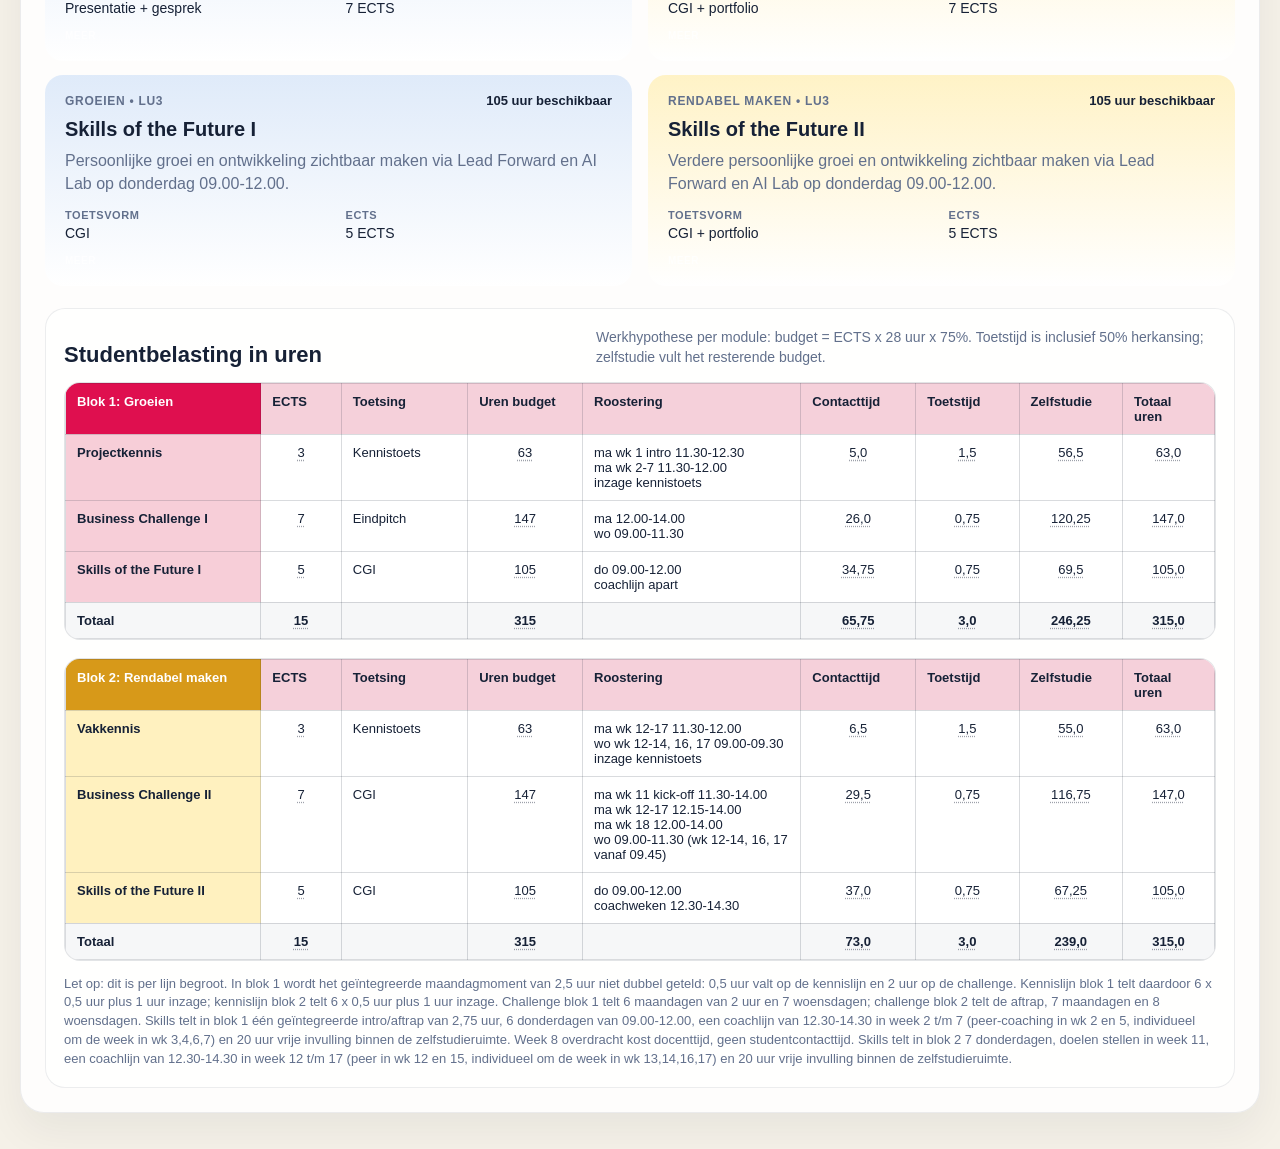
==== commit eeb7d1ac: "Praatplaat blok 2: rooster volgens Kennisrooster-P2 Kick-off 9 nov 11.30, werkcollege per coach 25 n" ====
--- a/docs/besluiten/index.html
+++ b/docs/besluiten/index.html
@@ -2318,7 +2318,7 @@
               <li>Business Challenge II mag in het eigen bedrijf of bij een externe organisatie. Die plek regelt de student zelf; vanaf week 6 wordt dit voorbereid bij Routekeuze CH2.</li>
               <li>Rendabel maken geeft meer vrijheid, maar voegt vakinhoudelijke kennis toe via korte BMC-gerichte kennisblokken van 30 minuten op vier vakgebieden: Marketing (Ronald, week 12), Sales (Rosemarijn, week 13), Juridisch (Miriam, week 14 en 15) en Financieel (Ramon, week 16 en 17).</li>
               <li>Studenten vullen in Rendabel maken aan de hand van die kennisblokken een BMC verder uit en bouwen tegelijk aan het portfolio van Business Challenge II. De kennistoets borgt de vakkennis apart.</li>
-              <li>Week 11 (ma 9 nov) is de kick-off van Business Challenge II door Ronald, Ramon en Harmen, zonder kennisblok. Week 12 t/m 17 heeft op maandag 11.30-12.00 een kennisblok, gevolgd door toepassen van 12.00-14.00; in week 12, 14, 16 en 17 volgt op woensdag 09.00-09.30 een tweede kennisblok. Op wo 25 nov is er in plaats daarvan een Sales-werkcollege per coach (materiaal Rosemarijn). Week 18 is kennistoets, week 19 inzage en week 20 herkansing.</li>
+              <li>Week 11 start op ma 9 nov 11.30-12.00 met de kick-off van Challenge 2 door Ronald, Ramon en Harmen. Week 12 t/m 17 heeft op maandag 11.30-12.00 een kennisblok; in week 12, 14, 16 en 17 ook op woensdag 09.00-09.30, en op wo 25 nov een werkcollege per coach (materiaal Rosemarijn). Na elk kennisblok volgen 15 min verplaatsing, 45 min kennis toepassen op de eigen challenge en 60 min Business Coaching. Op ma 4 jan start het blok later (ABE Studieochtend, kennisblok 13.30-14.00); wo 9 dec heeft geen kennisblok (Global Engagement). Week 18 is kennistoets, week 19 inzage en week 20 herkansing.</li>
               <li>De vakinhoudelijke leerlijnen vormen samen de kennislijn van 3 ECTS in Rendabel maken en worden geborgd met een AI-vrije kennistoets.</li>
               <li>De kennislaag bewaakt de rode draad: van projectmanagement naar vakinhoudelijke verdieping, en van oefenen naar onderbouwd toepassen.</li>
               <li>Tussentijdse toetsing is bewust ingebouwd na Groeien en binnen Skills of the Future, zodat studenten eerder feedback krijgen en herkansbare blokken kleiner worden. Zie ook de <a href="#ects-section">toetskaarten onderaan</a>.</li>
@@ -2336,7 +2336,7 @@
           <div class="summary-cluster-grid">
             <div class="summary-subcard">
               <h3>Projectkennis / Vakkennis</h3>
-              <p class="lead" style="font-size: 15px">De kennisopbouw is bewust tweelaags en geïntegreerd in de challenge. Groeien start in week 1 met een introcollege; vanaf week 2 leren studenten in zes sessies hoe je een challenge opbouwt: probleem onderzoeken, valideren, oplossingen bedenken, prototypen, testen en opleveren. In Rendabel maken volgen van week 12 t/m 17 tien korte BMC-gerichte kennisblokken (Marketing, Sales, Juridisch, Financieel), gevolgd door kennistoets, inzage en herkansing.</p>
+              <p class="lead" style="font-size: 15px">De kennisopbouw is bewust tweelaags en geïntegreerd in de challenge. Groeien start in week 1 met een introcollege; vanaf week 2 leren studenten in zes sessies hoe je een challenge opbouwt: probleem onderzoeken, valideren, oplossingen bedenken, prototypen, testen en opleveren. In Rendabel maken volgen van week 12 t/m 17 tien korte BMC-gerichte kennisblokken van 30 minuten (Marketing, Sales, Juridisch, Financieel) plus een werkcollege Sales per coach, gevolgd door kennistoets, inzage en herkansing.</p>
               <div class="summary-meta">
                 <span class="summary-meta-label">Gewicht</span>
                 <span class="summary-meta-value">Projectkennis: 3 ECTS • Vakkennis: 3 ECTS</span>
@@ -2595,19 +2595,19 @@
                       <td class="number" data-cell-note="Kennislijn Rendabel maken is 3 ECTS. Budget hieronder rekent met 3 x 28 uur x 75%." title="Kennislijn Rendabel maken: 3 ECTS. Budget = 3 x 28 x 75%.">3</td>
                       <td>Kennistoets</td>
                       <td class="number" data-cell-note="Urenbudget: 3 ECTS x 28 uur x 75% = 63 uur." title="3 ECTS x 28 uur x 75% = 63 uur.">63</td>
-                      <td>ma wk 12-17 11.30-12.00<br>wo wk 12, 14, 16, 17 09.00-09.30<br>inzage kennistoets</td>
-                      <td class="number" data-cell-note="Contacttijd kennislijn blok 2: 10 kennisblokken x 0,5 uur = 5 uur, plus 1 uur inzage kennistoets = 6 uur." title="10 x 0,5u kennisblok + 1u inzage = 6u.">6,0</td>
+                      <td>ma wk 12-17 11.30-12.00<br>wo wk 12-14, 16, 17 09.00-09.30<br>inzage kennistoets</td>
+                      <td class="number" data-cell-note="Contacttijd kennislijn blok 2: 10 kennisblokken + 1 werkcollege per coach x 0,5 uur = 5,5 uur, plus 1 uur inzage kennistoets = 6,5 uur." title="11 x 0,5u + 1u inzage = 6,5u.">6,5</td>
                       <td class="number" data-cell-note="Toetstijd kennislijn blok 2: 1 uur kennistoets plus 50% herkansing = 1,5 uur." title="1u kennistoets + 50% herkansing = 1,5u.">1,5</td>
-                      <td class="number" data-cell-note="Zelfstudie kennislijn blok 2: 63 uur budget - 6 uur contacttijd - 1,5 uur toetstijd = 55,5 uur." title="63 - 6 - 1,5 = 55,5u.">55,5</td>
-                      <td class="number" data-cell-note="Totaal kennislijn blok 2: 6 uur contact + 1,5 uur toets + 55,5 uur zelfstudie = 63 uur." title="6 + 1,5 + 55,5 = 63u.">63,0</td>
+                      <td class="number" data-cell-note="Zelfstudie kennislijn blok 2: 63 uur budget - 6,5 uur contacttijd - 1,5 uur toetstijd = 55 uur." title="63 - 6,5 - 1,5 = 55u.">55,0</td>
+                      <td class="number" data-cell-note="Totaal kennislijn blok 2: 6,5 uur contact + 1,5 uur toets + 55 uur zelfstudie = 63 uur." title="6,5 + 1,5 + 55 = 63u.">63,0</td>
                     </tr>
                     <tr>
                       <td class="line-name yellow">Business Challenge II</td>
                       <td class="number" data-cell-note="Challenge Rendabel maken is 7 ECTS. Budget hieronder rekent met 7 x 28 uur x 75%." title="Challenge Rendabel maken: 7 ECTS. Budget = 7 x 28 x 75%.">7</td>
                       <td>CGI</td>
                       <td class="number" data-cell-note="Urenbudget: 7 ECTS x 28 uur x 75% = 147 uur." title="7 ECTS x 28 uur x 75% = 147 uur.">147</td>
-                      <td>ma wk 11 kick-off<br>ma wk 12-18 12.00-14.00<br>wo 09.00-11.30 (wk 12, 14, 16, 17 vanaf 09.30)</td>
-                      <td class="number" data-cell-note="Contacttijd challenge blok 2: kick-off week 11 maandag 1,5 uur + toepassen maandag week 12 t/m 17 6 x 2 uur = 12 uur + portfoliofocus week 18 2 uur + woensdag voortgang week 11 t/m 18: 4 x 2 uur + 4 x 1,5 uur (na kennisblok) = 14 uur. Samen 29,5 uur." title="1,5u kick-off + 6 x 2u toepassen + 2u wk 18 + 14u woensdag = 29,5u.">29,5</td>
+                      <td>ma wk 11 kick-off 11.30-14.00<br>ma wk 12-17 12.15-14.00<br>ma wk 18 12.00-14.00<br>wo 09.00-11.30 (wk 12-14, 16, 17 vanaf 09.45)</td>
+                      <td class="number" data-cell-note="Contacttijd challenge blok 2: kick-off week 11 maandag 0,5 uur + 1,75 uur toepassen en Business Coaching = 2,25 uur + maandag week 12 t/m 17 6 x 1,75 uur (45 min toepassen + 60 min Business Coaching) = 10,5 uur + portfoliofocus week 18 2 uur + woensdag week 11 t/m 18: 3 x 2 uur (wk 11, 15, 18) + 5 x 1,75 uur (na kennisblok of werkcollege) = 14,75 uur. Samen 29,5 uur." title="2,25u wk 11 + 6 x 1,75u + 2u wk 18 + 14,75u woensdag = 29,5u.">29,5</td>
                       <td class="number" data-cell-note="Toetstijd challenge blok 2: 0,5 uur CGI plus 50% herkansing = 0,75 uur." title="0,5u CGI + 50% herkansing = 0,75u.">0,75</td>
                       <td class="number" data-cell-note="Zelfstudie challenge blok 2: 147 uur budget - 29,5 uur contacttijd - 0,75 uur toetstijd = 116,75 uur." title="147 - 29,5 - 0,75 = 116,75u.">116,75</td>
                       <td class="number" data-cell-note="Totaal challenge blok 2: 29,5 uur contact + 0,75 uur toets + 116,75 uur zelfstudie = 147 uur." title="29,5 + 0,75 + 116,75 = 147u.">147,0</td>
@@ -2726,11 +2726,11 @@
             <article class="block blue clickable" style="grid-column: 11; grid-row: 3" data-detail="Verplichte inzage in week 9 na de kennistoets. Studenten krijgen hier zicht op wat voldoende is, wat nog ontbreekt en wat zij richting de afronding van Groeien moeten meenemen. Dit moment is nodig omdat inzage verplicht is na de kennistoets."><h3>Inzage</h3><p>verplicht na kennistoets</p></article>
             <article class="block red clickable" style="grid-column: 12; grid-row: 3" data-detail="Herstelmoment in week 10 voor studenten die de kennistoets of het kennis-toetsonderdeel nog niet voldoende hebben afgerond. Of dit los herkansbaar wordt of onderdeel blijft van Groeien is nog te besluiten."><h3>Herkansing</h3><p>kennis / herstel • 5 of 6 nov</p></article>
             <article id="block-bc-ch2-college-1" class="block yellow clickable" style="grid-column: 14; grid-row: 3" data-ch2-sessions="2" data-detail-parts="Kennisblok Marketing::Week 12, verzorgd door Ronald: kennisblok ma 16 nov 11.30-12.00 en wo 18 nov 09.00-09.30. Hieronder valt marketingstrategie, positionering, marketingmix en neuromarketing als laag die helpt begrijpen waarom marketing werkt.||Link met BMC::Customer Segments, Channels en Value Proposition.||Koppeling met challenge::Na het kennisblok werken studenten op maandag direct door aan hun eigen challenge of BMC en vertalen zij de kennis naar klant, kanaal, waardepropositie en marktbenadering."><h3>Marketing</h3><p>ma 16 + wo 18 nov</p><p class="block-subtitle">Ronald • segmenten, kanalen, propositie</p></article>
-            <article id="block-bc-ch2-college-2" class="block yellow clickable" style="grid-column: 15; grid-row: 3" data-ch2-sessions="1" data-detail-parts="Kennisblok Sales::Week 13, verzorgd door Rosemarijn: kennisblok ma 23 nov 11.30-12.00. Op wo 25 nov volgt geen plenair kennisblok, maar een werkcollege Sales per coach in de eigen coachklas, met materiaal van Rosemarijn. Hieronder vallen sales, klantreis, acquisitie, retentie, conversie en CRM.||Link met BMC::Customer Relationships.||Koppeling met challenge::Na het kennisblok en in het werkcollege werken studenten aan klantrelaties, opvolging, salesproces en CRM-logica binnen hun eigen challenge of BMC."><h3>Sales</h3><p>ma 23 nov • wo 25 werkcollege</p><p class="block-subtitle">Rosemarijn • klantrelatie, salesproces, CRM</p></article>
+            <article id="block-bc-ch2-college-2" class="block yellow clickable" style="grid-column: 15; grid-row: 3" data-ch2-sessions="2" data-detail-parts="Kennisblok Sales::Week 13, verzorgd door Rosemarijn: kennisblok ma 23 nov 11.30-12.00. Op wo 25 nov 09.00-09.30 volgt geen plenair kennisblok, maar een werkcollege per coach in de eigen coachklas, met materiaal aangeleverd door Rosemarijn. Hieronder vallen sales, klantreis, acquisitie, retentie, conversie en CRM.||Link met BMC::Customer Relationships.||Koppeling met challenge::Na het kennisblok en in het werkcollege werken studenten aan klantrelaties, opvolging, salesproces en CRM-logica binnen hun eigen challenge of BMC."><h3>Sales</h3><p>ma 23 nov • wo 25 werkcollege</p><p class="block-subtitle">Rosemarijn • klantrelatie, salesproces, CRM</p></article>
             <article id="block-bc-ch2-college-3" class="block yellow clickable" style="grid-column: 16; grid-row: 3" data-ch2-sessions="2" data-detail-parts="Kennisblok Juridisch 1 en 2::Week 14, verzorgd door Miriam: kennisblokken ma 30 nov 11.30-12.00 en wo 2 dec 09.00-09.30. Studenten krijgen basis in ondernemingsvormen en rechtsvormen, aansprakelijkheid, inschrijving en BTW: de juridische en fiscale randvoorwaarden van het ondernemen.||Link met BMC::Randvoorwaarden en risico's rond het businessmodel; Key Partners.||Koppeling met challenge::Na het kennisblok werken studenten uit welke ondernemingsvorm en juridische randvoorwaarden passen bij hun challenge of onderneming."><h3>Juridisch 1 + 2</h3><p>ma 30 nov + wo 2 dec</p><p class="block-subtitle">Miriam • rechtsvorm, aansprakelijkheid, BTW</p></article>
-            <article id="block-bc-ch2-college-4" class="block yellow clickable" style="grid-column: 17; grid-row: 3" data-ch2-sessions="1" data-detail-parts="Kennisblok Juridisch 3::Week 15, verzorgd door Miriam: kennisblok ma 7 dec 11.30-12.00. Studenten krijgen basis in commerciële contracten en algemene voorwaarden, AVG/privacy en intellectueel eigendom.||Link met BMC::Key Partners, Customer Relationships en Key Resources.||Koppeling met challenge::Na het kennisblok werken studenten aan de afspraken met klanten en partners, de omgang met data en de bescherming van hun idee binnen hun challenge of BMC."><h3>Juridisch 3</h3><p>ma 7 dec</p><p class="block-subtitle">Miriam • contracten, AVG, IE</p></article>
+            <article id="block-bc-ch2-college-4" class="block yellow clickable" style="grid-column: 17; grid-row: 3" data-ch2-sessions="1" data-detail-parts="Kennisblok Juridisch 3::Week 15, verzorgd door Miriam: kennisblok ma 7 dec 11.30-12.00. Op wo 9 dec is er geen kennisblok (Global Engagement). Studenten krijgen basis in commerciële contracten en algemene voorwaarden, AVG/privacy en intellectueel eigendom.||Link met BMC::Key Partners, Customer Relationships en Key Resources.||Koppeling met challenge::Na het kennisblok werken studenten aan de afspraken met klanten en partners, de omgang met data en de bescherming van hun idee binnen hun challenge of BMC."><h3>Juridisch 3</h3><p>ma 7 dec</p><p class="block-subtitle">Miriam • contracten, AVG, IE</p></article>
             <article id="block-bc-ch2-college-5" class="block yellow clickable" style="grid-column: 18; grid-row: 3" data-ch2-sessions="2" data-detail-parts="Kennisblok Financieel 1 en 2::Week 16, verzorgd door Ramon: kennisblokken ma 14 dec 11.30-12.00 en wo 16 dec 09.00-09.30. Studenten krijgen basis in kostenstructuur, inkoop, kostprijs, pricing, begroting en break-even.||Link met BMC::Cost Structure en Key Partners.||Koppeling met challenge::Na het kennisblok werken studenten uit wat hun challenge of onderneming kost, hoe zij prijzen onderbouwen en wanneer zij quitte spelen."><h3>Financieel 1 + 2</h3><p>ma 14 + wo 16 dec</p><p class="block-subtitle">Ramon • kosten, kostprijs, break-even</p></article>
-            <article id="block-bc-ch2-college-6" class="block yellow clickable" style="grid-column: 19; grid-row: 3" data-ch2-sessions="2" data-detail-parts="Kennisblok Financieel 3 en 4::Week 17 (na de kerstvakantie), verzorgd door Ramon: kennisblokken ma 4 jan 13.30-14.00 (afwijkende tijd) en wo 6 jan 09.00-09.30. Studenten krijgen basis in verdienmodel, revenue streams, winst-en-verliesrekening, cashflow, ratio's en financiering.||Link met BMC::Revenue Streams en Cost Structure.||Koppeling met challenge::Na het kennisblok werken studenten aan financiële onderbouwing, opbrengstlogica en haalbaarheid van hun challenge."><h3>Financieel 3 + 4</h3><p>ma 4 jan 13:30 + wo 6 jan</p><p class="block-subtitle">Ramon • verdienmodel, P&amp;L, cashflow</p></article>
+            <article id="block-bc-ch2-college-6" class="block yellow clickable" style="grid-column: 19; grid-row: 3" data-ch2-sessions="2" data-detail-parts="Kennisblok Financieel 3 en 4::Week 17 (na de kerstvakantie), verzorgd door Ramon: kennisblokken ma 4 jan 13.30-14.00 (het blok start later door de ABE Studieochtend) en wo 6 jan 09.00-09.30. Studenten krijgen basis in verdienmodel, revenue streams, winst-en-verliesrekening, cashflow, ratio's en financiering.||Link met BMC::Revenue Streams en Cost Structure.||Koppeling met challenge::Na het kennisblok werken studenten aan financiële onderbouwing, opbrengstlogica en haalbaarheid van hun challenge."><h3>Financieel 3 + 4</h3><p>ma 4 jan 13:30 + wo 6 jan</p><p class="block-subtitle">Ramon • verdienmodel, P&amp;L, cashflow</p></article>
             <article id="block-bc-knowledge-test-b2" class="block red clickable" style="grid-column: 20; grid-row: 3" data-detail="Kennistoets in week 18 voor de vakinhoudelijke kennislaag van Rendabel maken. De toets borgt dat studenten de basis uit de kennisblokken Marketing, Sales, Juridisch en Financieel kunnen gebruiken en uitleggen."><h3>Kennistoets</h3><p>vakinhoud</p><span class="badge">3 ECTS</span></article>
             <article id="block-bc-knowledge-insight-b2" class="block blue clickable" style="grid-column: 21; grid-row: 3" data-detail="Verplichte inzage in week 19 na de kennistoets van Rendabel maken. Studenten krijgen zicht op wat voldoende is en wat richting herstel nog moet worden aangescherpt."><h3>Inzage</h3><p>verplicht na kennistoets</p></article>
             <article id="block-bc-knowledge-her-b2" class="block red clickable" style="grid-column: 22; grid-row: 3" data-detail="Herkansing in week 20 voor de kennistoets van Rendabel maken. Dit is het herstelmoment voor de AI-vrije kennistoets binnen de vakinhoudelijke kennislaag."><h3>Herkansing</h3><p>kennistoets</p></article>
@@ -2753,13 +2753,13 @@
             <article class="block blue clickable retired-track" style="grid-row: 4" data-detail="Vervallen extra maandagblok. Week 7 is nu de zesde inhoudelijke sessie; kennistoets staat in week 8 en routekeuze gebeurt op woensdag."><h3>Kennis + challenge</h3><p>ma 11:30-14:00</p></article>
             <article id="block-bc-challenge-endpitch" class="block red clickable" style="grid-column: 11; grid-row: 4 / span 2" data-detail="Aan het einde van Groeien laten studenten zien wat de challenge heeft opgeleverd. De challenge zelf krijgt 7 ECTS in Groeien; de projectmanagementkennis ernaast is als kennislijn van 3 ECTS apart herkenbaar."><h3>Eindpitch</h3><p>Groeien</p></article>
             <article class="block red clickable" style="grid-column: 12; grid-row: 4 / span 2" data-detail="Herstelmoment in week 10 voor de eindpitch of de afronding van Groeien."><h3>Herkansing</h3><p>pitch / afronding</p></article>
-            <article class="block yellow clickable" style="grid-column: 13 / span 1; grid-row: 4" data-detail="Week 11 markeert de gezamenlijke aftrap van Rendabel maken: kick-off Business Challenge II op ma 9 nov, verzorgd door Ronald, Ramon en Harmen. Er is deze week geen kennisblok. Business Challenge II mag in het eigen bedrijf of bij een externe organisatie, maar de student regelt die plek zelf. Die keuze is vanaf week 6 voorbereid bij Routekeuze CH2. Het PvA moet deze week worden ingeleverd en studenten starten met het portfolio- en BMC-spoor."><h3>Aftrap Rendabel maken</h3><p>ma 9 nov • 12:00-14:00</p><span class="badge deadline">PvA Rendabel maken</span></article>
-            <article id="block-bc-ch2-sprints" class="block yellow clickable ch2-sprint-week" style="grid-column: 14; grid-row: 4" data-detail="Maandag 12.00-14.00 in week 12. Studenten passen Marketing direct toe op hun eigen challenge of onderneming en werken aan het BMC: Customer Segments, Channels en Value Proposition. Opbouw: 11.30-12.00 kennisblok (apart blok), 12.00-14.00 toepassen in 4 parallelle klassen met ruimte voor challenge-inhoud en voortgang."><h3>Toepassen Marketing</h3><p>ma 12:00-14:00</p><p class="block-subtitle">BMC + portfolio</p></article>
-            <article class="block yellow clickable ch2-sprint-week" style="grid-column: 15; grid-row: 4" data-detail="Maandag 12.00-14.00 in week 13. Studenten passen Sales inclusief CRM direct toe op hun eigen challenge of onderneming en werken aan Customer Relationships in het BMC."><h3>Toepassen Sales</h3><p>ma 12:00-14:00</p><p class="block-subtitle">customer relationships</p></article>
-            <article class="block yellow clickable ch2-sprint-week" style="grid-column: 16; grid-row: 4" data-detail="Maandag 12.00-14.00 in week 14. Studenten passen Juridisch toe op hun challenge en BMC: ondernemingsvorm, aansprakelijkheid, BTW en overige juridische randvoorwaarden."><h3>Toepassen Juridisch</h3><p>ma 12:00-14:00</p><p class="block-subtitle">rechtsvorm en randvoorwaarden</p></article>
-            <article class="block yellow clickable ch2-sprint-week" style="grid-column: 17; grid-row: 4" data-detail="Maandag 12.00-14.00 in week 15. Studenten passen Juridisch toe op hun challenge en BMC: contracten met klanten en partners, AVG/privacy en intellectueel eigendom."><h3>Toepassen Juridisch</h3><p>ma 12:00-14:00</p><p class="block-subtitle">contracten, AVG, IE</p></article>
-            <article class="block yellow clickable ch2-sprint-week" style="grid-column: 18; grid-row: 4" data-detail="Maandag 12.00-14.00 in week 16. Studenten passen Financieel toe op hun challenge en werken Cost Structure, kostprijs, pricing en break-even uit in het BMC."><h3>Toepassen Financieel</h3><p>ma 12:00-14:00</p><p class="block-subtitle">kosten en pricing</p></article>
-            <article class="block yellow clickable ch2-sprint-week" style="grid-column: 19; grid-row: 4" data-detail="Maandag 4 jan in week 17: toepassen 11.30-13.30, daarna het kennisblok Financieel 3 van 13.30-14.00. Studenten werken Revenue Streams, cashflow en financiële haalbaarheid uit in het BMC."><h3>Toepassen Financieel</h3><p>ma 11:30-13:30</p><p class="block-subtitle">revenue en haalbaarheid</p></article>
+            <article class="block yellow clickable" style="grid-column: 13 / span 1; grid-row: 4" data-detail="Week 11 markeert de gezamenlijke aftrap van Rendabel maken: kick-off Challenge 2 op ma 9 nov 11.30-12.00, verzorgd door Ronald, Ramon en Harmen, daarna toepassen en Business Coaching tot 14.00. Business Challenge II mag in het eigen bedrijf of bij een externe organisatie, maar de student regelt die plek zelf. Die keuze is vanaf week 6 voorbereid bij Routekeuze CH2. Het PvA moet deze week worden ingeleverd en studenten starten met het portfolio- en BMC-spoor."><h3>Aftrap Rendabel maken</h3><p>ma 9 nov • 11:30-14:00</p><span class="badge deadline">PvA Rendabel maken</span></article>
+            <article id="block-bc-ch2-sprints" class="block yellow clickable ch2-sprint-week" style="grid-column: 14; grid-row: 4" data-detail="Maandag 12.15-14.00 in week 12: na 15 min verplaatsing 45 min kennis toepassen op de eigen challenge, daarna 60 min Business Coaching in 4 klassen. Studenten passen Marketing direct toe op hun eigen challenge of onderneming en werken aan het BMC: Customer Segments, Channels en Value Proposition. Opbouw: 11.30-12.00 kennisblok (apart blok), 12.00-12.15 verplaatsing, 12.15-13.00 toepassen en 13.00-14.00 Business Coaching in 4 parallelle klassen."><h3>Toepassen Marketing</h3><p>ma 12:15-14:00</p><p class="block-subtitle">BMC + portfolio</p></article>
+            <article class="block yellow clickable ch2-sprint-week" style="grid-column: 15; grid-row: 4" data-detail="Maandag 12.15-14.00 in week 13: na 15 min verplaatsing 45 min kennis toepassen op de eigen challenge, daarna 60 min Business Coaching in 4 klassen. Studenten passen Sales inclusief CRM direct toe op hun eigen challenge of onderneming en werken aan Customer Relationships in het BMC."><h3>Toepassen Sales</h3><p>ma 12:15-14:00</p><p class="block-subtitle">customer relationships</p></article>
+            <article class="block yellow clickable ch2-sprint-week" style="grid-column: 16; grid-row: 4" data-detail="Maandag 12.15-14.00 in week 14: na 15 min verplaatsing 45 min kennis toepassen op de eigen challenge, daarna 60 min Business Coaching in 4 klassen. Studenten passen Juridisch toe op hun challenge en BMC: ondernemingsvorm, aansprakelijkheid, BTW en overige juridische randvoorwaarden."><h3>Toepassen Juridisch</h3><p>ma 12:15-14:00</p><p class="block-subtitle">rechtsvorm en randvoorwaarden</p></article>
+            <article class="block yellow clickable ch2-sprint-week" style="grid-column: 17; grid-row: 4" data-detail="Maandag 12.15-14.00 in week 15: na 15 min verplaatsing 45 min kennis toepassen op de eigen challenge, daarna 60 min Business Coaching in 4 klassen. Studenten passen Juridisch toe op hun challenge en BMC: contracten met klanten en partners, AVG/privacy en intellectueel eigendom."><h3>Toepassen Juridisch</h3><p>ma 12:15-14:00</p><p class="block-subtitle">contracten, AVG, IE</p></article>
+            <article class="block yellow clickable ch2-sprint-week" style="grid-column: 18; grid-row: 4" data-detail="Maandag 12.15-14.00 in week 16: na 15 min verplaatsing 45 min kennis toepassen op de eigen challenge, daarna 60 min Business Coaching in 4 klassen. Studenten passen Financieel toe op hun challenge en werken Cost Structure, kostprijs, pricing en break-even uit in het BMC."><h3>Toepassen Financieel</h3><p>ma 12:15-14:00</p><p class="block-subtitle">kosten en pricing</p></article>
+            <article class="block yellow clickable ch2-sprint-week" style="grid-column: 19; grid-row: 4" data-detail="Maandag 4 jan in week 17: het blok start later door de ABE Studieochtend. Kennisblok Financieel 3 van 13.30-14.00, daarna 15 min verplaatsing, 14.15-15.00 toepassen en 15.00-16.00 Business Coaching. Studenten werken Revenue Streams, cashflow en financiële haalbaarheid uit in het BMC."><h3>Toepassen Financieel</h3><p>ma 4 jan 14:15-16:00</p><p class="block-subtitle">revenue en haalbaarheid</p></article>
             <article class="block yellow clickable ch2-sprint-week" style="grid-column: 20; grid-row: 4" data-detail="Maandag 12.00-14.00 in week 18. Er is geen nieuw kenniscollege; de focus ligt op portfolio afronden en de challenge scherp krijgen richting CGI."><h3>Portfoliofocus</h3><p>ma 12:00-14:00</p><p class="block-subtitle">2u portfolio + challenge</p><span class="badge deadline align-end">portfolio week 18</span></article>
             <article class="block red clickable" style="grid-column: 21 / span 1; grid-row: 4 / span 2" data-detail="CGI kans 1 voor Rendabel maken vindt plaats in week 19. Hier worden de 7 ECTS voor Rendabel maken toegekend. Het portfolio uit week 18 is daarbij randvoorwaardelijk."><h3>CGI</h3><p>kans 1</p><span class="badge">7 ECTS</span></article>
             <article class="block red clickable" style="grid-column: 22 / span 1; grid-row: 4 / span 2" data-detail="Laatste afronding van Rendabel maken via CGI HER in week 20. Ook hier worden de 7 ECTS voor Rendabel maken bepaald; het portfolio blijft randvoorwaardelijk."><h3>CGI HER</h3><p>afronding</p></article>
@@ -2775,7 +2775,7 @@
             </div>
             <article id="block-bc-progress-b1" class="block blue clickable" style="grid-column: 3 / span 5; grid-row: 5" data-detail="Woensdag 09.00-11.30 is in Groeien een voortgangsgesprek met de businesscoach in coachgroepen: waar loop jij met je challenge tegenaan, waarom maak je bepaalde keuzes, wat blokkeert, en wat is de volgende stap? In week 1 pitch je hier je eigen individuele challenge (eigen bedrijf, extern bedrijf of een via de challengekeuzetool gekozen richting); de coach geeft go/no-go."><h3>Voortgang challenge</h3><p>wo 09:00-11:30</p><span class="badge">individuele challenge</span></article>
             <article id="block-bc-routechoice-b1" class="block blue clickable" style="grid-column: 8 / span 2; grid-row: 5" data-detail="In week 6 en 7 wordt de woensdagse voortgang gebruikt om Business Challenge II voor te bereiden. Die tweede challenge mag in het eigen bedrijf of bij een externe organisatie, maar de student moet die plek zelf regelen. Student en businesscoach kijken samen of de context stevig genoeg is en welke voorbereiding nodig is om in Rendabel maken echt te kunnen starten."><h3>Routekeuze CH2</h3><p>wo 09:00-11:30</p></article>
-            <article id="block-bc-progress-b2" class="block yellow clickable" style="grid-column: 13 / span 8; grid-row: 5" data-detail="Woensdag 09.00-11.30 blijft in Rendabel maken een voortgangsgesprek naast de maandagse BMC- en challengewerksporen. In week 12, 14, 16 en 17 start de woensdag met een plenair kennisblok van 09.00-09.30 (zie kennisrij); de voortgang loopt dan van 09.30-11.30. Op wo 25 nov (week 13) is er een werkcollege Sales per coach in de eigen coachklas, met materiaal van Rosemarijn. De inzet en studiebelasting zijn gelijk, maar studenten werken in hun coachklas met een inhoudelijke focus. Eén lijn richt zich op de linkerkant van het BMC: proces, inkoop en kosten. De andere lijn richt zich op de rechterkant van het BMC: marketing, saleskanalen en inkomsten. In beide lijnen gaat het om voortgang, onderbouwing, portfolio-opbouw en voorbereiding richting CGI."><h3>Voortgang challenge</h3><p>week 11 t/m 18 • wo 09:00-11:30</p><div class="split-lines"><div class="split-line"><strong>Focus linkerkant BMC</strong><em>proces, inkoop, kosten</em></div><div class="split-line"><strong>Focus rechterkant BMC</strong><em>marketing, saleskanalen, inkomsten</em></div></div></article>
+            <article id="block-bc-progress-b2" class="block yellow clickable" style="grid-column: 13 / span 8; grid-row: 5" data-detail="Woensdag 09.00-11.30 blijft in Rendabel maken een voortgangsgesprek naast de maandagse BMC- en challengewerksporen. In week 12, 14, 16 en 17 start de woensdag met een plenair kennisblok van 09.00-09.30 (zie kennisrij) en op wo 25 nov (week 13) met een werkcollege per coach (materiaal Rosemarijn). Daarna volgen 15 min verplaatsing, 45 min toepassen en 60 min Business Coaching (09.45-11.30). Wo 9 dec (week 15) heeft geen kennisblok vanwege Global Engagement. De inzet en studiebelasting zijn gelijk, maar studenten werken in hun coachklas met een inhoudelijke focus. Eén lijn richt zich op de linkerkant van het BMC: proces, inkoop en kosten. De andere lijn richt zich op de rechterkant van het BMC: marketing, saleskanalen en inkomsten. In beide lijnen gaat het om voortgang, onderbouwing, portfolio-opbouw en voorbereiding richting CGI."><h3>Voortgang challenge</h3><p>week 11 t/m 18 • wo 09:00-11:30</p><div class="split-lines"><div class="split-line"><strong>Focus linkerkant BMC</strong><em>proces, inkoop, kosten</em></div><div class="split-line"><strong>Focus rechterkant BMC</strong><em>marketing, saleskanalen, inkomsten</em></div></div></article>
 
             <div id="lane-skills" class="lane-title green has-group group-start" style="grid-row: 6 / span 3" data-drawer-label="Skills of the Future I / II" data-drawer-title="Skills of the Future I en II" data-drawer-subtitle="Donderdag 09.00-12.00, afwisselend AI Lab en Lead Forward, vrije invulling en aparte coachlijn." data-drawer-body="Skills of the Future krijgt vanaf week 2 een vast donderdagritme van 09.00-12.00. AI Lab en Lead Forward wisselen elkaar om de week af en gebruiken 2 leertuinen met 1 docent per leertuin. Daarnaast vult de student per blok 20 uur vrij in op basis van de gestelde doelen, bijvoorbeeld intro, open dagen of meewerken op een verzorgingstehuis. In P1: Groeien start week 1 met één geïntegreerde intro/aftrap: 45 minuten hoorcollege met Janne, Tom, Rosemarijn en Harmen en daarna 2 uur coachgroep in 4 lokalen. Studenten doen in week 1 een eigen skill-test, gebruiken de uitkomst om doelen te bepalen en zetten de resultaten op het skill-paspoort. Het donderdagblok loopt van week 2 t/m 7; week 6 is een Lead Forward-hackathon en week 7 bevat een korte pitch bij AI Lab. Eind week 1 leveren studenten leerdoelen in, week 2 volgt Brightspace-feedback, week 2 en 5 peer-coaching plus individueel om de week in wk 3,4,6,7 en week 8 overdracht naar de CGI-beoordelaar. In P2: Rendabel maken start de coachlijn opnieuw met een eigen skill-test in week 11; de resultaten komen opnieuw op het skill-paspoort en helpen doelen voor blok 2 bepalen. Lead Forward start in week 11 en AI Lab in week 12; in week 12 en 15 staat peer-coaching en in wk 13,14,16,17 individueel om de week.">
               <div class="lane-group-rail continue" aria-hidden="true">De ondernemer</div>
@@ -2953,7 +2953,7 @@
           <li>Groeien rekent in deze testvariant met een geïntegreerd maandagblok van 11.30-14.00: 2 leertuinen met ieder 2 docenten, kennis voor de toets direct toepassen op de challenge.</li>
           <li>De woensdag staat als losse voortgangsrij: 09.00-11.30 met 4 businesscoachgroepen. In week 6 en 7 wordt hier ook de routekeuze voor Rendabel maken voorbereid.</li>
           <li>Kennistoetsen worden als multiplechoice/toetslokaalvariant verondersteld: afname en verwerking liggen niet bij de docenten. In de docentbelasting staat alleen 1 uur inzage/organisatie per betrokken docent.</li>
-          <li>Rendabel maken rekent in week 12 t/m 17 met een plenair kennisblok van 30 minuten (ma 11.30-12.00, in week 12, 14, 16 en 17 ook wo 09.00-09.30) en toepassen op maandag 12.00-14.00 met 4 docenten. Week 11 heeft geen kennisblok; week 18 is kennistoets, week 19 inzage en week 20 herkansing.</li>
+          <li>Rendabel maken rekent in week 12 t/m 17 met een plenair kennisblok van 30 minuten (ma 11.30-12.00, in week 12, 14, 16 en 17 ook wo 09.00-09.30) en daarna 45 min toepassen en 60 min Business Coaching met 4 docenten. Week 11 opent met de kick-off; week 18 is kennistoets, week 19 inzage en week 20 herkansing.</li>
           <li>Skills of the Future werkt met een vast donderdagblok van 09.00-12.00 waarin AI Lab en Lead Forward elkaar afwisselen. In blok 1 loopt dit van week 2 t/m 7; week 8 heeft geen AI Lab of Lead Forward en is alleen voor overdracht richting CGI. In blok 1 is week 1 één geïntegreerde intro/aftrap met eigen skill-test, doelen bepalen, skill-paspoort en leerdoelen inleveren; in blok 2 gebeurt die skill-test opnieuw in week 11. In blok 2 komen de coachmomenten terug: peer-coaching in wk 12 en 15, individueel om de week in wk 13,14,16,17.</li>
           <li>Business Challenge I: elke student een eigen, individuele challenge (eigen bedrijf, extern bedrijf of een in week 1 gekozen richting), met go/no-go van de coach in week 1.</li>
           <li>Business Challenge II: eigen bedrijf of externe organisatie is toegestaan, maar de student regelt dit zelf. De voorbereiding start bij Routekeuze CH2 in week 6 en 7.</li>
@@ -3155,12 +3155,12 @@
               <div class="calendar-event yellow" style="grid-column: 2; grid-row: 7 / 8">
                 <span class="schedule-time">11.30-12.00</span>
                 <h4>Kennisblok Vakkennis</h4>
-                <p>Wk 12-17: 30 min plenair. Ma 4 jan: 13.30-14.00.</p>
+                <p>Wk 11 kick-off, wk 12-17 30 min plenair. Ma 4 jan: 13.30-14.00 (ABE Studieochtend).</p>
               </div>
               <div class="calendar-event yellow" style="grid-column: 2; grid-row: 8 / 12">
-                <span class="schedule-time">12.00-14.00</span>
-                <h4>Toepassen Business Challenge II</h4>
-                <p>Wk 12-17: 2 uur in klassen uiteen.</p>
+                <span class="schedule-time">12.15-14.00</span>
+                <h4>Toepassen + Business Coaching</h4>
+                <p>Na 15 min verplaatsing: 45 min toepassen, 60 min Business Coaching.</p>
                 <div class="schedule-meta">
                   <span>4 klassen × 1 docent</span>
                 </div>
@@ -3168,12 +3168,12 @@
               <div class="calendar-event yellow" style="grid-column: 4; grid-row: 2 / 3">
                 <span class="schedule-time">09.00-09.30</span>
                 <h4>Kennisblok Vakkennis</h4>
-                <p>Wk 12, 14, 16 en 17: 30 min plenair.</p>
+                <p>Wk 12, 14, 16, 17: 30 min plenair. 25 nov werkcollege per coach.</p>
               </div>
               <div class="calendar-event yellow" style="grid-column: 4; grid-row: 3 / 7">
-                <span class="schedule-time">09.30-11.30</span>
-                <h4>Voortgangscoaching Business Challenge II</h4>
-                <p>Individueel bijsturen op challenge, BMC, portfolio en voorbereiding richting CGI. In weken zonder kennisblok vanaf 09.00; wo 25 nov werkcollege Sales per coach.</p>
+                <span class="schedule-time">09.45-11.30</span>
+                <h4>Toepassen + Business Coaching</h4>
+                <p>Na kennisblok en 15 min verplaatsing: 45 min toepassen, 60 min Business Coaching. Zonder kennisblok voortgangscoaching vanaf 09.00.</p>
                 <div class="schedule-meta">
                   <span>09.00-11.30: 4 lokalen</span>
                   <span>1 docent per lokaal</span>
@@ -3200,7 +3200,7 @@
             </div>
           </article>
         </div>
-        <p class="schedule-note">Uitgangspunt: cohort van circa 80 studenten. Maandag gebruikt in blok 1 2 leertuinen met ieder 2 docenten; in blok 2 (week 12 t/m 17) volgt op een kennisblok van 30 minuten (11.30-12.00) 2 uur toepassen in 4 klassen met 1 docent per klas (12.00-14.00); op ma 4 jan staat het kennisblok van 13.30-14.00. Week 11 (kick-off ma 9 nov) en week 18 (portfoliofocus) lopen van 12.00-14.00. In week 12, 14, 16 en 17 start woensdag met een kennisblok van 09.00-09.30. Woensdag gebruikt 09.00-11.30 vier lokalen met 1 docent per lokaal. Donderdag gebruikt 09.00-12.00 twee leertuinen voor Lead Forward of AI Lab, om de week afwisselend, en 12.30-14.30 vier lokalen voor coaching/doelen op de weken waarin die coachlijn geroosterd wordt.</p>
+        <p class="schedule-note">Uitgangspunt: cohort van circa 80 studenten. Maandag gebruikt in blok 1 2 leertuinen met ieder 2 docenten; in blok 2 (week 12 t/m 17) volgt op een kennisblok van 30 minuten (11.30-12.00) 15 min verplaatsing, 45 min toepassen en 60 min Business Coaching in 4 klassen met 1 docent per klas (12.15-14.00); op ma 4 jan start het blok later (ABE Studieochtend, kennisblok 13.30-14.00). Week 11 start met de kick-off (ma 9 nov 11.30-12.00); week 18 (portfoliofocus) loopt van 12.00-14.00. In week 12, 13, 14, 16 en 17 start woensdag met een kennisblok of werkcollege van 09.00-09.30. Woensdag gebruikt 09.00-11.30 vier lokalen met 1 docent per lokaal. Donderdag gebruikt 09.00-12.00 twee leertuinen voor Lead Forward of AI Lab, om de week afwisselend, en 12.30-14.30 vier lokalen voor coaching/doelen op de weken waarin die coachlijn geroosterd wordt.</p>
       </section>
 
       <section id="taaklast-section" class="panel assessments-panel taskload-panel page-surface" data-page="taaklast" hidden>
@@ -3352,7 +3352,7 @@
       const BC_INTEGRATED_MONDAY_HOURS = 2.5;
       const BC_PROGRESS_WEDNESDAY_HOURS = 2.5;
       const CH2_KNOWLEDGE_ROUTE_HOURS = 0.5;
-      const CH2_APPLY_HOURS = 2;
+      const CH2_APPLY_HOURS = 1.75;
       const CH2_KNOWLEDGE_ROUTE_TEACHERS = 1;
       const CHALLENGE_COACHING_HOURS = 2.5;
       const THURSDAY_WORKSESSION_HOURS = 2;
@@ -4123,7 +4123,7 @@
           return "Aanname in urenweergave: verplichte inzage na de kennistoets; gerekend als 1 uur per betrokken docent.";
         }
         if (laneKey === "bc_knowledge" && (title.includes("leerlijnen") || title.includes("marketing & sales") || title.includes("proces & finance") || isCh2KnowledgeCollegeTitle(title))) {
-          return `Aanname in urenweergave: kennisblokken van ${formatHours(CH2_KNOWLEDGE_ROUTE_HOURS)} plenair met ${CH2_KNOWLEDGE_ROUTE_TEACHERS} docent, op maandag 11.30-12.00 en in week 12, 14, 16 en 17 ook woensdag 09.00-09.30 (samen 10 kennisblokken). Week 11 heeft geen kennisblok; week 18 is kennistoets, week 19 inzage en week 20 herkansing.`;
+          return `Aanname in urenweergave: kennisblokken van ${formatHours(CH2_KNOWLEDGE_ROUTE_HOURS)} plenair met ${CH2_KNOWLEDGE_ROUTE_TEACHERS} docent, op maandag 11.30-12.00 en in week 12, 14, 16 en 17 ook woensdag 09.00-09.30; wo 25 nov is een werkcollege per coach (samen 11 kennismomenten). Week 11 opent met de kick-off; week 18 is kennistoets, week 19 inzage en week 20 herkansing.`;
         }
         if (laneKey === "bc_knowledge" && (title.includes("learn-tracks") || title.includes("maatwerk"))) {
           return `Aanname in urenweergave: 4 parallelle kennisgroepen van 2 uur per week over ${weeks.length} weken.`;
@@ -4135,7 +4135,7 @@
           return `Aanname in urenweergave: woensdag 09.00-11.30 met ${COACH_COUNT} businesscoaches over ${weeks.length} weken.`;
         }
         if (laneKey === "bc_challenge" && (title.includes("werken in sprints") || block.classList.contains("ch2-sprint-week"))) {
-          return `Aanname in urenweergave: week 12 t/m 17 eerst kennisblok 11.30-12.00 (aparte kennisrij), daarna toepassen 12.00-14.00 in 4 klassen met 1 docent per klas (ma 4 jan: toepassen 11.30-13.30). Week 18 focust op portfolio.`;
+          return `Aanname in urenweergave: week 12 t/m 17 eerst kennisblok 11.30-12.00 (aparte kennisrij), daarna 15 min verplaatsing, 45 min toepassen en 60 min Business Coaching (12.15-14.00) in 4 klassen met 1 docent per klas. Op ma 4 jan start het blok later (ABE Studieochtend): kennisblok 13.30-14.00, daarna 14.15-16.00. Week 18 focust op portfolio.`;
         }
         if (laneKey === "bc_challenge" && (title.includes("eindpitch") || title.includes("cgi") || title.includes("herkansing"))) {
           return "Aanname in urenweergave: dit toetsmoment wordt gedaan door 4 beoordelaars; iedere docent beoordeelt 1/4 van de studenten of herkansers.";
@@ -5241,7 +5241,7 @@
           <li>Cohortgrootte en herkansingspercentage hebben vooral effect op toets- en CGI-belasting; de individuele studentbelasting verandert alleen bij per-student toetsmomenten.</li>
           <li>Per module rekenen we met 3 ECTS kennislijn, 7 ECTS challenge en 5 ECTS Skills of the Future.</li>
             <li>In Groeien rekenen we maandag met ${formatHours(BC_INTEGRATED_MONDAY_HOURS)} geïntegreerde kennis + toepassing en woensdag met ${formatHours(BC_PROGRESS_WEDNESDAY_HOURS)} voortgang.</li>
-            <li>In Rendabel maken rekenen we vanaf week 12 per kennisblok ${formatHours(CH2_KNOWLEDGE_ROUTE_HOURS)} (maandag 11.30-12.00, in week 12, 14, 16 en 17 ook woensdag 09.00-09.30) en op maandag ${formatHours(CH2_APPLY_HOURS)} toepassen (12.00-14.00); de woensdagse voortgang loopt van week 11 t/m 18.</li>
+            <li>In Rendabel maken rekenen we vanaf week 12 per kennisblok ${formatHours(CH2_KNOWLEDGE_ROUTE_HOURS)} (maandag 11.30-12.00, in week 12 t/m 14, 16 en 17 ook woensdag 09.00-09.30) en op maandag ${formatHours(CH2_APPLY_HOURS)} toepassen en Business Coaching (na 15 min verplaatsing: 12.15-13.00 toepassen, 13.00-14.00 Business Coaching); de woensdagse voortgang loopt van week 11 t/m 18.</li>
           <li>Skills of the Future rekent in Groeien met een geïntegreerde intro/aftrap in week 1, daarna 6 donderdagblokken van 09.00-12.00 in week 2 t/m 7 en 20 uur vrije invulling als expliciete zelfstudie. In Rendabel maken rekent Skills met 7 donderdagblokken, doelen stellen in week 11, één coachgesprek per student in week 13 t/m 15 en opnieuw 20 uur vrije invulling. AI Lab en Lead Forward wisselen elkaar af.</li>
           <li>Voor CGI's rekenen we met 30 minuten per student; voor kennistoetsen met 1 uur toetstijd.</li>
           <li>Deze studentstand is nu een rooster- en toetsbelasting voor studenten, geen volledige ECTS-studietijdbegroting.</li>
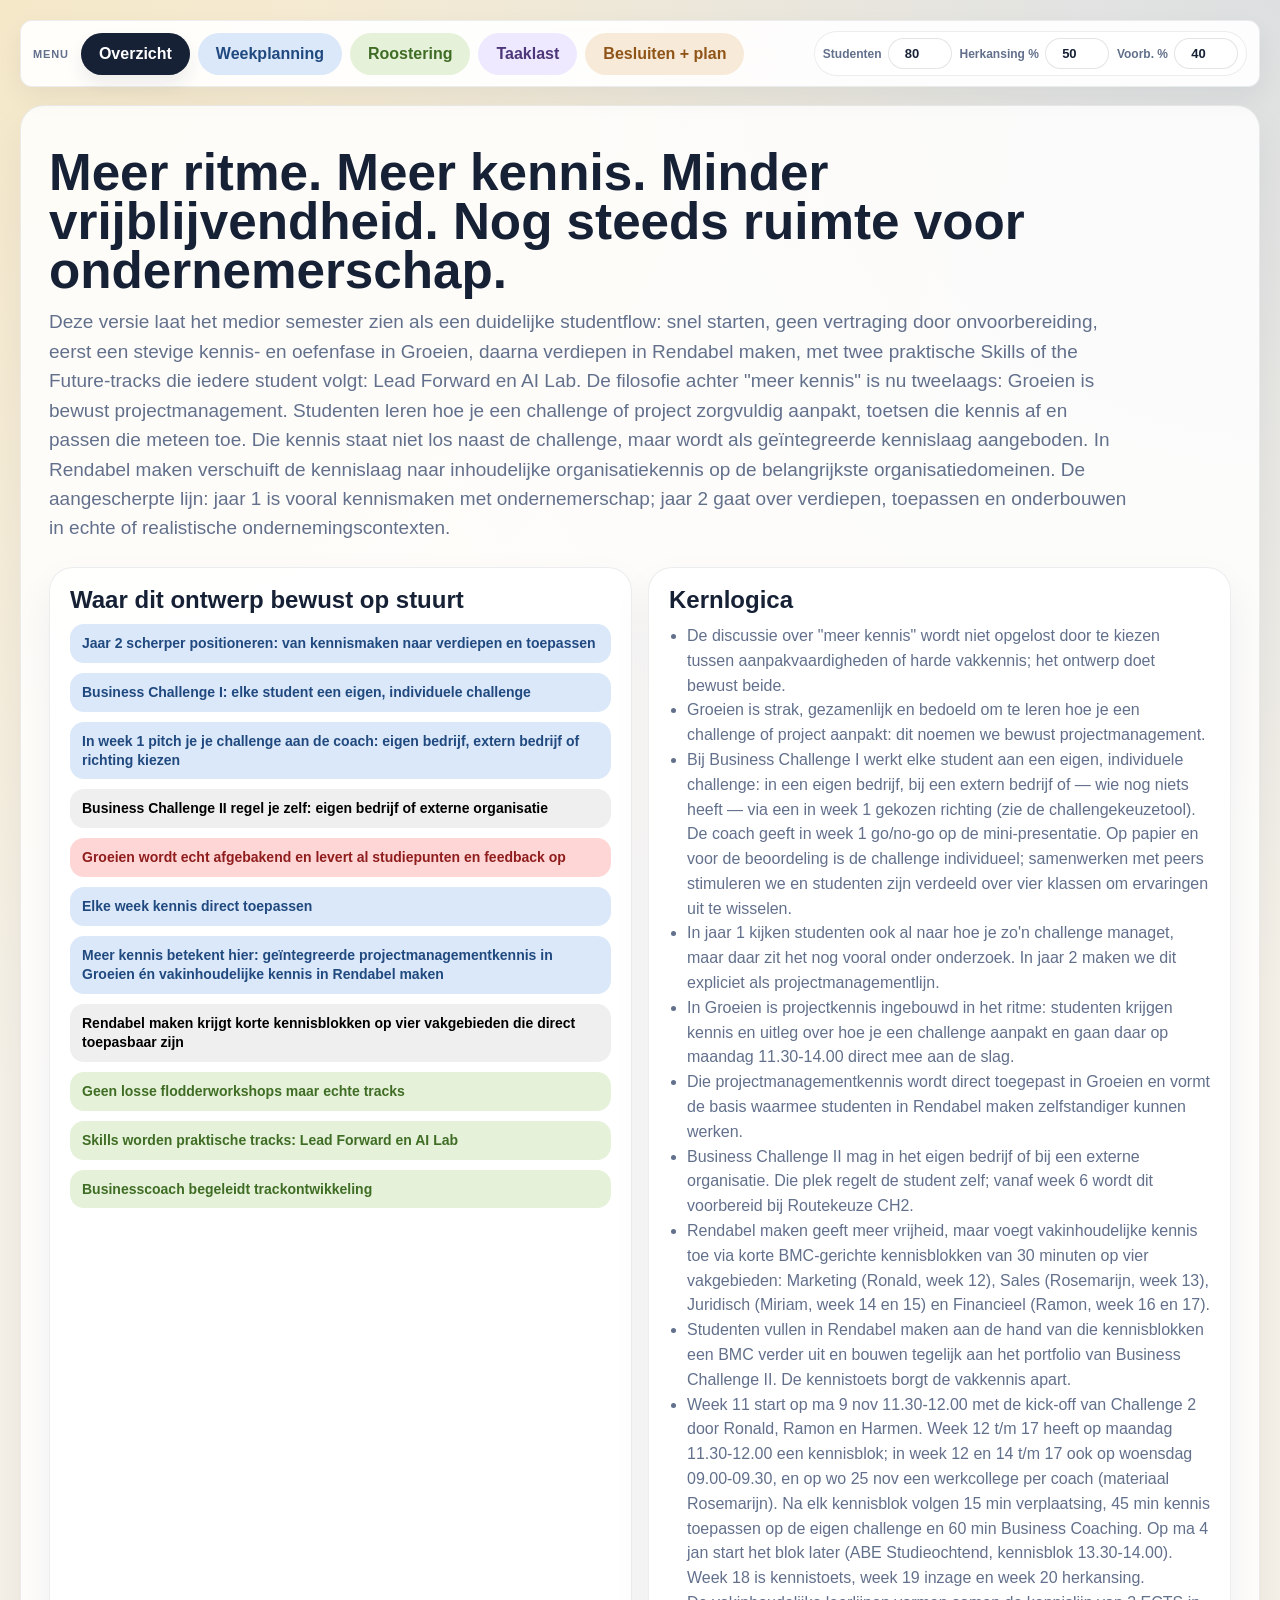
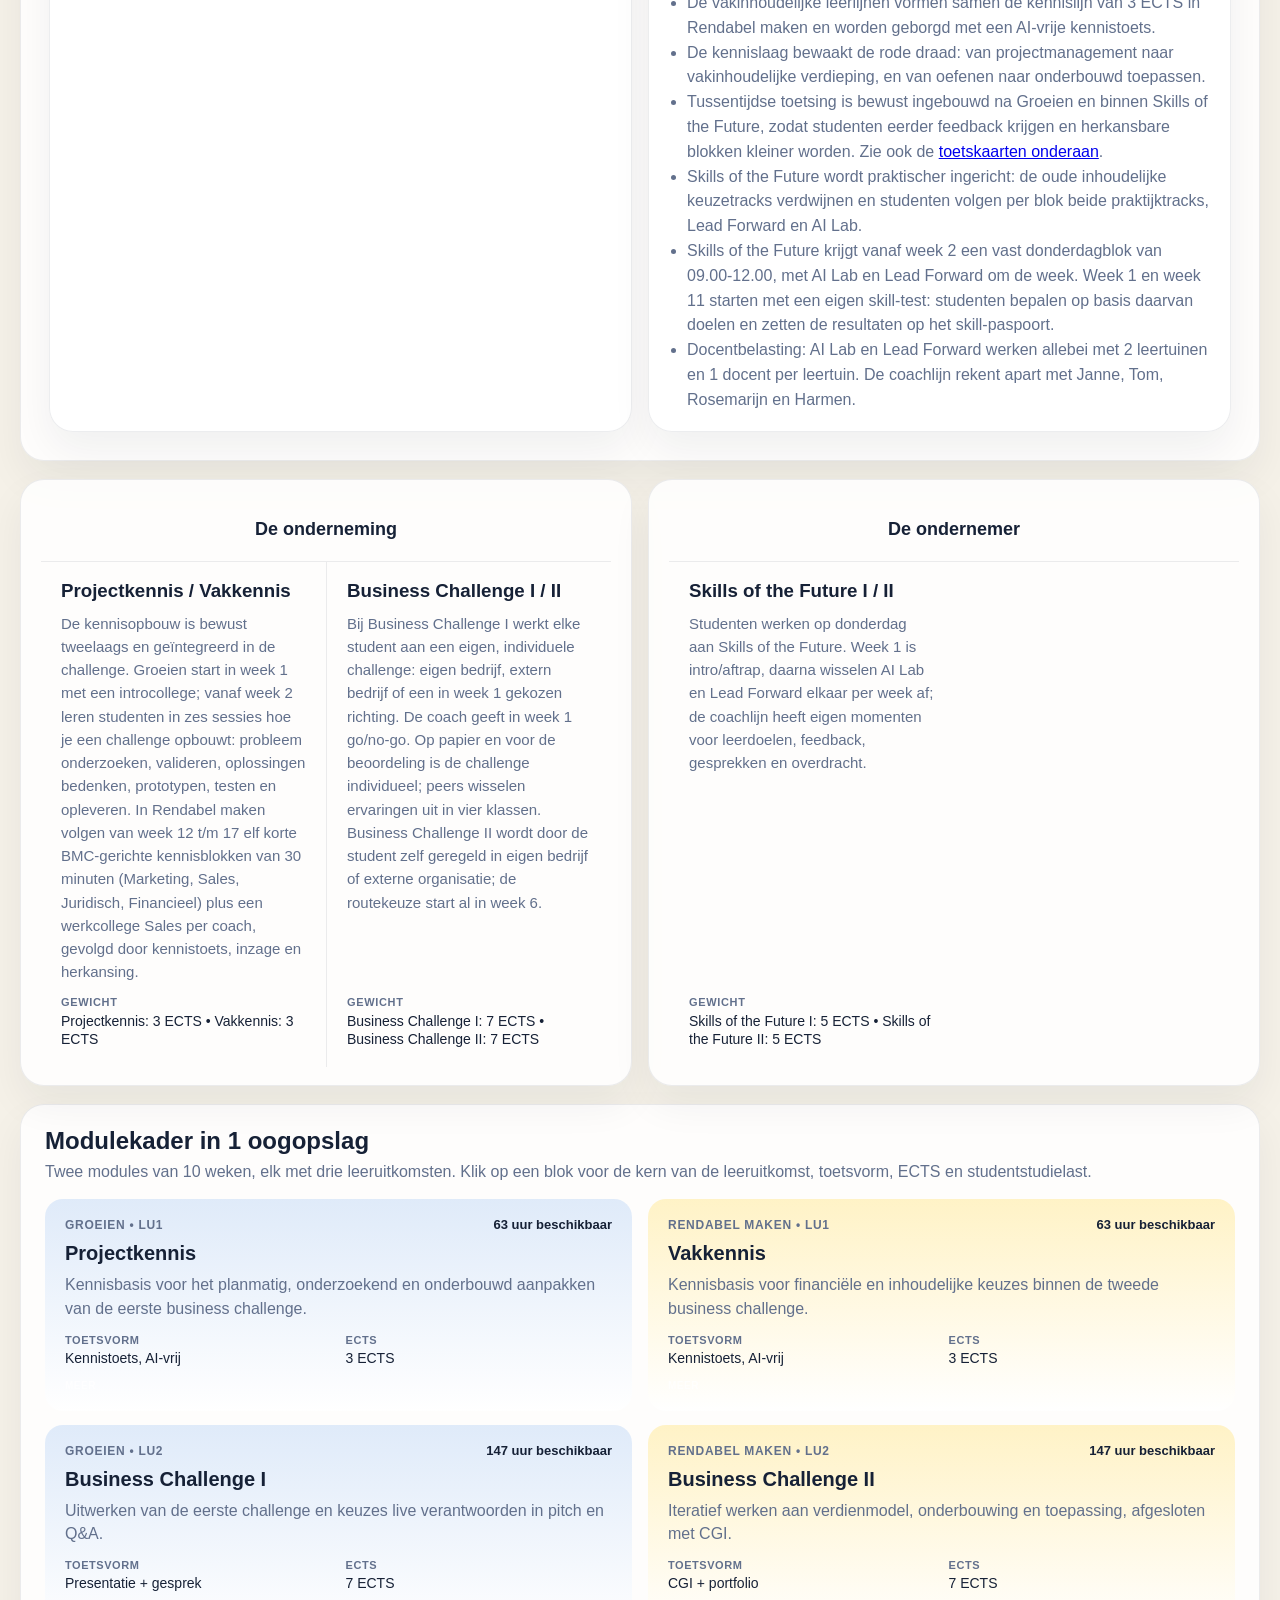
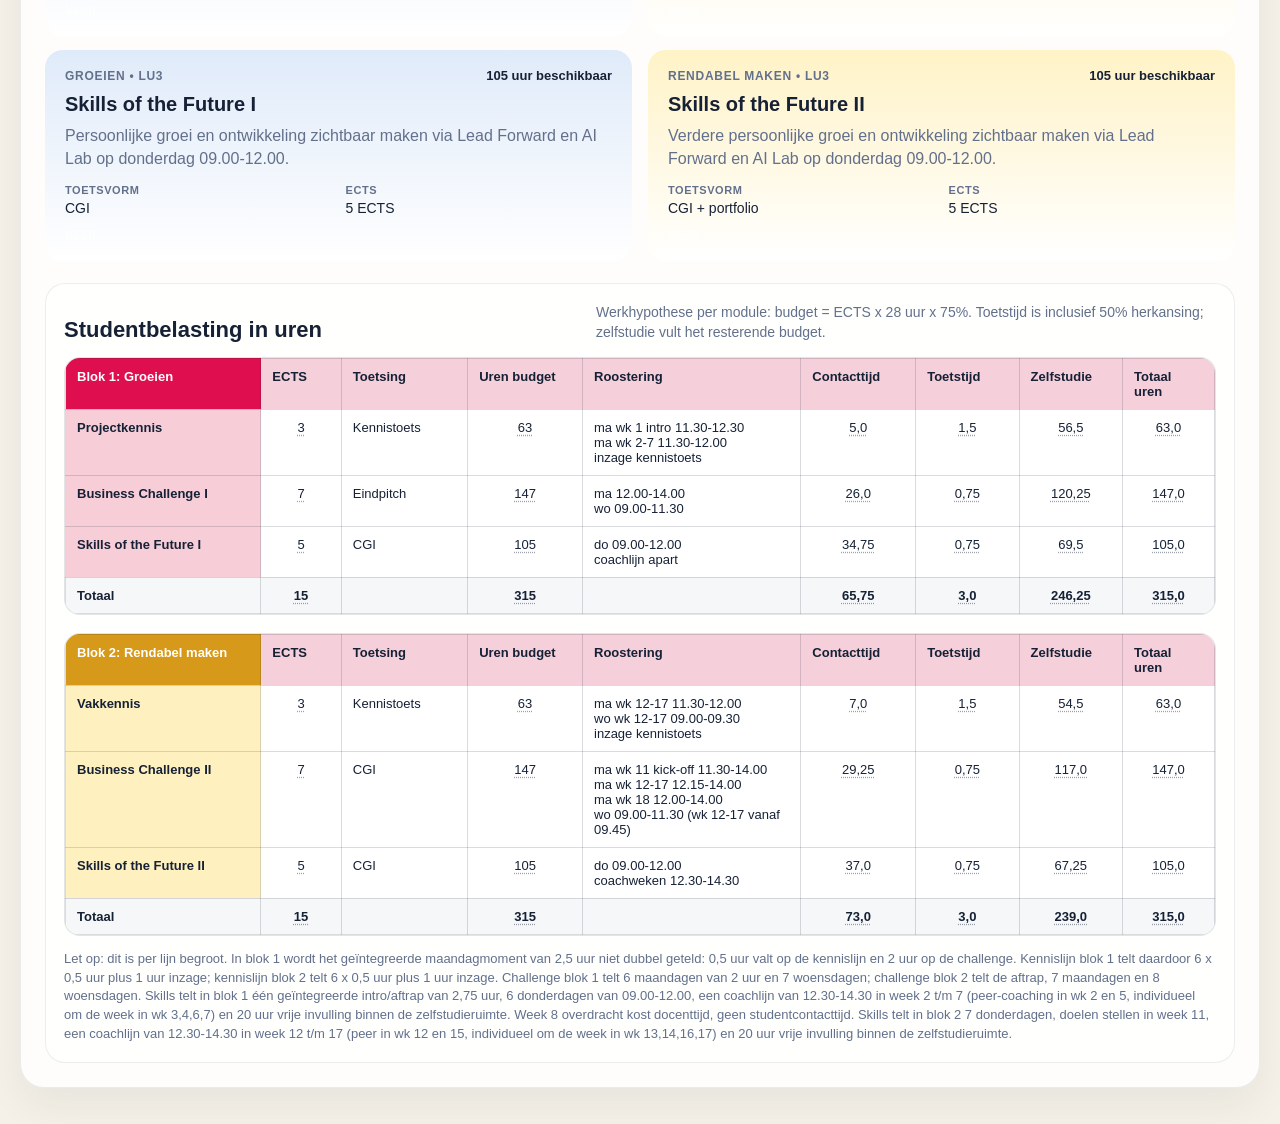
==== commit a5b6a1ec: "Praatplaat blok 2: wo 9 dec regulier (Global Engagement vervalt) Juridisch 4 door Miriam wo 9 dec 09" ====
--- a/docs/besluiten/index.html
+++ b/docs/besluiten/index.html
@@ -2318,7 +2318,7 @@
               <li>Business Challenge II mag in het eigen bedrijf of bij een externe organisatie. Die plek regelt de student zelf; vanaf week 6 wordt dit voorbereid bij Routekeuze CH2.</li>
               <li>Rendabel maken geeft meer vrijheid, maar voegt vakinhoudelijke kennis toe via korte BMC-gerichte kennisblokken van 30 minuten op vier vakgebieden: Marketing (Ronald, week 12), Sales (Rosemarijn, week 13), Juridisch (Miriam, week 14 en 15) en Financieel (Ramon, week 16 en 17).</li>
               <li>Studenten vullen in Rendabel maken aan de hand van die kennisblokken een BMC verder uit en bouwen tegelijk aan het portfolio van Business Challenge II. De kennistoets borgt de vakkennis apart.</li>
-              <li>Week 11 start op ma 9 nov 11.30-12.00 met de kick-off van Challenge 2 door Ronald, Ramon en Harmen. Week 12 t/m 17 heeft op maandag 11.30-12.00 een kennisblok; in week 12, 14, 16 en 17 ook op woensdag 09.00-09.30, en op wo 25 nov een werkcollege per coach (materiaal Rosemarijn). Na elk kennisblok volgen 15 min verplaatsing, 45 min kennis toepassen op de eigen challenge en 60 min Business Coaching. Op ma 4 jan start het blok later (ABE Studieochtend, kennisblok 13.30-14.00); wo 9 dec heeft geen kennisblok (Global Engagement). Week 18 is kennistoets, week 19 inzage en week 20 herkansing.</li>
+              <li>Week 11 start op ma 9 nov 11.30-12.00 met de kick-off van Challenge 2 door Ronald, Ramon en Harmen. Week 12 t/m 17 heeft op maandag 11.30-12.00 een kennisblok; in week 12 en 14 t/m 17 ook op woensdag 09.00-09.30, en op wo 25 nov een werkcollege per coach (materiaal Rosemarijn). Na elk kennisblok volgen 15 min verplaatsing, 45 min kennis toepassen op de eigen challenge en 60 min Business Coaching. Op ma 4 jan start het blok later (ABE Studieochtend, kennisblok 13.30-14.00). Week 18 is kennistoets, week 19 inzage en week 20 herkansing.</li>
               <li>De vakinhoudelijke leerlijnen vormen samen de kennislijn van 3 ECTS in Rendabel maken en worden geborgd met een AI-vrije kennistoets.</li>
               <li>De kennislaag bewaakt de rode draad: van projectmanagement naar vakinhoudelijke verdieping, en van oefenen naar onderbouwd toepassen.</li>
               <li>Tussentijdse toetsing is bewust ingebouwd na Groeien en binnen Skills of the Future, zodat studenten eerder feedback krijgen en herkansbare blokken kleiner worden. Zie ook de <a href="#ects-section">toetskaarten onderaan</a>.</li>
@@ -2336,7 +2336,7 @@
           <div class="summary-cluster-grid">
             <div class="summary-subcard">
               <h3>Projectkennis / Vakkennis</h3>
-              <p class="lead" style="font-size: 15px">De kennisopbouw is bewust tweelaags en geïntegreerd in de challenge. Groeien start in week 1 met een introcollege; vanaf week 2 leren studenten in zes sessies hoe je een challenge opbouwt: probleem onderzoeken, valideren, oplossingen bedenken, prototypen, testen en opleveren. In Rendabel maken volgen van week 12 t/m 17 tien korte BMC-gerichte kennisblokken van 30 minuten (Marketing, Sales, Juridisch, Financieel) plus een werkcollege Sales per coach, gevolgd door kennistoets, inzage en herkansing.</p>
+              <p class="lead" style="font-size: 15px">De kennisopbouw is bewust tweelaags en geïntegreerd in de challenge. Groeien start in week 1 met een introcollege; vanaf week 2 leren studenten in zes sessies hoe je een challenge opbouwt: probleem onderzoeken, valideren, oplossingen bedenken, prototypen, testen en opleveren. In Rendabel maken volgen van week 12 t/m 17 elf korte BMC-gerichte kennisblokken van 30 minuten (Marketing, Sales, Juridisch, Financieel) plus een werkcollege Sales per coach, gevolgd door kennistoets, inzage en herkansing.</p>
               <div class="summary-meta">
                 <span class="summary-meta-label">Gewicht</span>
                 <span class="summary-meta-value">Projectkennis: 3 ECTS • Vakkennis: 3 ECTS</span>
@@ -2595,22 +2595,22 @@
                       <td class="number" data-cell-note="Kennislijn Rendabel maken is 3 ECTS. Budget hieronder rekent met 3 x 28 uur x 75%." title="Kennislijn Rendabel maken: 3 ECTS. Budget = 3 x 28 x 75%.">3</td>
                       <td>Kennistoets</td>
                       <td class="number" data-cell-note="Urenbudget: 3 ECTS x 28 uur x 75% = 63 uur." title="3 ECTS x 28 uur x 75% = 63 uur.">63</td>
-                      <td>ma wk 12-17 11.30-12.00<br>wo wk 12-14, 16, 17 09.00-09.30<br>inzage kennistoets</td>
-                      <td class="number" data-cell-note="Contacttijd kennislijn blok 2: 10 kennisblokken + 1 werkcollege per coach x 0,5 uur = 5,5 uur, plus 1 uur inzage kennistoets = 6,5 uur." title="11 x 0,5u + 1u inzage = 6,5u.">6,5</td>
+                      <td>ma wk 12-17 11.30-12.00<br>wo wk 12-17 09.00-09.30<br>inzage kennistoets</td>
+                      <td class="number" data-cell-note="Contacttijd kennislijn blok 2: 11 kennisblokken + 1 werkcollege per coach x 0,5 uur = 6 uur, plus 1 uur inzage kennistoets = 7 uur." title="12 x 0,5u + 1u inzage = 7u.">7,0</td>
                       <td class="number" data-cell-note="Toetstijd kennislijn blok 2: 1 uur kennistoets plus 50% herkansing = 1,5 uur." title="1u kennistoets + 50% herkansing = 1,5u.">1,5</td>
-                      <td class="number" data-cell-note="Zelfstudie kennislijn blok 2: 63 uur budget - 6,5 uur contacttijd - 1,5 uur toetstijd = 55 uur." title="63 - 6,5 - 1,5 = 55u.">55,0</td>
-                      <td class="number" data-cell-note="Totaal kennislijn blok 2: 6,5 uur contact + 1,5 uur toets + 55 uur zelfstudie = 63 uur." title="6,5 + 1,5 + 55 = 63u.">63,0</td>
+                      <td class="number" data-cell-note="Zelfstudie kennislijn blok 2: 63 uur budget - 7 uur contacttijd - 1,5 uur toetstijd = 54,5 uur." title="63 - 7 - 1,5 = 54,5u.">54,5</td>
+                      <td class="number" data-cell-note="Totaal kennislijn blok 2: 7 uur contact + 1,5 uur toets + 54,5 uur zelfstudie = 63 uur." title="7 + 1,5 + 54,5 = 63u.">63,0</td>
                     </tr>
                     <tr>
                       <td class="line-name yellow">Business Challenge II</td>
                       <td class="number" data-cell-note="Challenge Rendabel maken is 7 ECTS. Budget hieronder rekent met 7 x 28 uur x 75%." title="Challenge Rendabel maken: 7 ECTS. Budget = 7 x 28 x 75%.">7</td>
                       <td>CGI</td>
                       <td class="number" data-cell-note="Urenbudget: 7 ECTS x 28 uur x 75% = 147 uur." title="7 ECTS x 28 uur x 75% = 147 uur.">147</td>
-                      <td>ma wk 11 kick-off 11.30-14.00<br>ma wk 12-17 12.15-14.00<br>ma wk 18 12.00-14.00<br>wo 09.00-11.30 (wk 12-14, 16, 17 vanaf 09.45)</td>
-                      <td class="number" data-cell-note="Contacttijd challenge blok 2: kick-off week 11 maandag 0,5 uur + 1,75 uur toepassen en Business Coaching = 2,25 uur + maandag week 12 t/m 17 6 x 1,75 uur (45 min toepassen + 60 min Business Coaching) = 10,5 uur + portfoliofocus week 18 2 uur + woensdag week 11 t/m 18: 3 x 2 uur (wk 11, 15, 18) + 5 x 1,75 uur (na kennisblok of werkcollege) = 14,75 uur. Samen 29,5 uur." title="2,25u wk 11 + 6 x 1,75u + 2u wk 18 + 14,75u woensdag = 29,5u.">29,5</td>
+                      <td>ma wk 11 kick-off 11.30-14.00<br>ma wk 12-17 12.15-14.00<br>ma wk 18 12.00-14.00<br>wo 09.00-11.30 (wk 12-17 vanaf 09.45)</td>
+                      <td class="number" data-cell-note="Contacttijd challenge blok 2: kick-off week 11 maandag 0,5 uur + 1,75 uur toepassen en Business Coaching = 2,25 uur + maandag week 12 t/m 17 6 x 1,75 uur (45 min toepassen + 60 min Business Coaching) = 10,5 uur + portfoliofocus week 18 2 uur + woensdag week 11 t/m 18: 2 x 2 uur (wk 11, 18) + 6 x 1,75 uur (na kennisblok of werkcollege) = 14,5 uur. Samen 29,25 uur." title="2,25u wk 11 + 6 x 1,75u + 2u wk 18 + 14,5u woensdag = 29,25u.">29,25</td>
                       <td class="number" data-cell-note="Toetstijd challenge blok 2: 0,5 uur CGI plus 50% herkansing = 0,75 uur." title="0,5u CGI + 50% herkansing = 0,75u.">0,75</td>
-                      <td class="number" data-cell-note="Zelfstudie challenge blok 2: 147 uur budget - 29,5 uur contacttijd - 0,75 uur toetstijd = 116,75 uur." title="147 - 29,5 - 0,75 = 116,75u.">116,75</td>
-                      <td class="number" data-cell-note="Totaal challenge blok 2: 29,5 uur contact + 0,75 uur toets + 116,75 uur zelfstudie = 147 uur." title="29,5 + 0,75 + 116,75 = 147u.">147,0</td>
+                      <td class="number" data-cell-note="Zelfstudie challenge blok 2: 147 uur budget - 29,25 uur contacttijd - 0,75 uur toetstijd = 117 uur." title="147 - 29,25 - 0,75 = 117u.">117,0</td>
+                      <td class="number" data-cell-note="Totaal challenge blok 2: 29,25 uur contact + 0,75 uur toets + 117 uur zelfstudie = 147 uur." title="29,25 + 0,75 + 117 = 147u.">147,0</td>
                     </tr>
                     <tr>
                       <td class="line-name yellow">Skills of the Future II</td>
@@ -2707,7 +2707,7 @@
             <div class="lane-group-block" style="grid-column: 1; grid-row: 3 / span 3"><span>De onderneming</span></div>
             <div class="lane-group-block" style="grid-column: 1; grid-row: 6 / span 3"><span>De ondernemer</span></div>
 
-            <div id="lane-bc-knowledge" class="lane-title blue has-group group-start" style="grid-row: 3" data-drawer-label="Projectkennis / Vakkennis" data-drawer-title="Projectkennis in Groeien, vakkennis in Rendabel maken" data-drawer-subtitle="Geïntegreerde kennis: eerst leren hoe je een challenge aanpakt, daarna vakinhoudelijke BMC-verdieping." data-drawer-body="Deze rij laat de kennislaag in de Business Challenge zien. In P1: Groeien start week 1 met een introcollege: wat gaan we doen, waarom, en hoe werkt de challenge-aanpak. Daarna leren studenten in week 2 t/m 7 in zes sessies hoe je een challenge opbouwt via klant- en probleemonderzoek, probleemanalyse, oplossingen, prototype en actieonderzoek, testen en opleveren. Die kennis wordt op maandag 11.30-14.00 direct toegepast in Business Challenge I. De kennistoets schuift daardoor naar week 8, inzage naar week 9 en herkansing naar week 10. In P2: Rendabel maken heet deze lijn Vakkennis: tien korte BMC-gerichte kennisblokken van 30 minuten over Marketing (Ronald), Sales (Rosemarijn), Juridisch (Miriam) en Financieel (Ramon). De kennis wordt niet los aangeboden, maar direct gekoppeld aan Business Challenge I en II.">
+            <div id="lane-bc-knowledge" class="lane-title blue has-group group-start" style="grid-row: 3" data-drawer-label="Projectkennis / Vakkennis" data-drawer-title="Projectkennis in Groeien, vakkennis in Rendabel maken" data-drawer-subtitle="Geïntegreerde kennis: eerst leren hoe je een challenge aanpakt, daarna vakinhoudelijke BMC-verdieping." data-drawer-body="Deze rij laat de kennislaag in de Business Challenge zien. In P1: Groeien start week 1 met een introcollege: wat gaan we doen, waarom, en hoe werkt de challenge-aanpak. Daarna leren studenten in week 2 t/m 7 in zes sessies hoe je een challenge opbouwt via klant- en probleemonderzoek, probleemanalyse, oplossingen, prototype en actieonderzoek, testen en opleveren. Die kennis wordt op maandag 11.30-14.00 direct toegepast in Business Challenge I. De kennistoets schuift daardoor naar week 8, inzage naar week 9 en herkansing naar week 10. In P2: Rendabel maken heet deze lijn Vakkennis: elf korte BMC-gerichte kennisblokken van 30 minuten over Marketing (Ronald), Sales (Rosemarijn), Juridisch (Miriam) en Financieel (Ramon). De kennis wordt niet los aangeboden, maar direct gekoppeld aan Business Challenge I en II.">
               <div class="lane-group-rail">De onderneming</div>
               <div class="lane-content">
                 <div class="lane-top">
@@ -2728,7 +2728,7 @@
             <article id="block-bc-ch2-college-1" class="block yellow clickable" style="grid-column: 14; grid-row: 3" data-ch2-sessions="2" data-detail-parts="Kennisblok Marketing::Week 12, verzorgd door Ronald: kennisblok ma 16 nov 11.30-12.00 en wo 18 nov 09.00-09.30. Hieronder valt marketingstrategie, positionering, marketingmix en neuromarketing als laag die helpt begrijpen waarom marketing werkt.||Link met BMC::Customer Segments, Channels en Value Proposition.||Koppeling met challenge::Na het kennisblok werken studenten op maandag direct door aan hun eigen challenge of BMC en vertalen zij de kennis naar klant, kanaal, waardepropositie en marktbenadering."><h3>Marketing</h3><p>ma 16 + wo 18 nov</p><p class="block-subtitle">Ronald • segmenten, kanalen, propositie</p></article>
             <article id="block-bc-ch2-college-2" class="block yellow clickable" style="grid-column: 15; grid-row: 3" data-ch2-sessions="2" data-detail-parts="Kennisblok Sales::Week 13, verzorgd door Rosemarijn: kennisblok ma 23 nov 11.30-12.00. Op wo 25 nov 09.00-09.30 volgt geen plenair kennisblok, maar een werkcollege per coach in de eigen coachklas, met materiaal aangeleverd door Rosemarijn. Hieronder vallen sales, klantreis, acquisitie, retentie, conversie en CRM.||Link met BMC::Customer Relationships.||Koppeling met challenge::Na het kennisblok en in het werkcollege werken studenten aan klantrelaties, opvolging, salesproces en CRM-logica binnen hun eigen challenge of BMC."><h3>Sales</h3><p>ma 23 nov • wo 25 werkcollege</p><p class="block-subtitle">Rosemarijn • klantrelatie, salesproces, CRM</p></article>
             <article id="block-bc-ch2-college-3" class="block yellow clickable" style="grid-column: 16; grid-row: 3" data-ch2-sessions="2" data-detail-parts="Kennisblok Juridisch 1 en 2::Week 14, verzorgd door Miriam: kennisblokken ma 30 nov 11.30-12.00 en wo 2 dec 09.00-09.30. Studenten krijgen basis in ondernemingsvormen en rechtsvormen, aansprakelijkheid, inschrijving en BTW: de juridische en fiscale randvoorwaarden van het ondernemen.||Link met BMC::Randvoorwaarden en risico's rond het businessmodel; Key Partners.||Koppeling met challenge::Na het kennisblok werken studenten uit welke ondernemingsvorm en juridische randvoorwaarden passen bij hun challenge of onderneming."><h3>Juridisch 1 + 2</h3><p>ma 30 nov + wo 2 dec</p><p class="block-subtitle">Miriam • rechtsvorm, aansprakelijkheid, BTW</p></article>
-            <article id="block-bc-ch2-college-4" class="block yellow clickable" style="grid-column: 17; grid-row: 3" data-ch2-sessions="1" data-detail-parts="Kennisblok Juridisch 3::Week 15, verzorgd door Miriam: kennisblok ma 7 dec 11.30-12.00. Op wo 9 dec is er geen kennisblok (Global Engagement). Studenten krijgen basis in commerciële contracten en algemene voorwaarden, AVG/privacy en intellectueel eigendom.||Link met BMC::Key Partners, Customer Relationships en Key Resources.||Koppeling met challenge::Na het kennisblok werken studenten aan de afspraken met klanten en partners, de omgang met data en de bescherming van hun idee binnen hun challenge of BMC."><h3>Juridisch 3</h3><p>ma 7 dec</p><p class="block-subtitle">Miriam • contracten, AVG, IE</p></article>
+            <article id="block-bc-ch2-college-4" class="block yellow clickable" style="grid-column: 17; grid-row: 3" data-ch2-sessions="2" data-detail-parts="Kennisblok Juridisch 3 en 4::Week 15, verzorgd door Miriam: kennisblokken ma 7 dec 11.30-12.00 en wo 9 dec 09.00-09.30. Daarna 2 uur toepassen en Business Coaching met Ronald, Ramon en Harmen. Studenten krijgen basis in commerciële contracten en algemene voorwaarden, AVG/privacy en intellectueel eigendom.||Link met BMC::Key Partners, Customer Relationships en Key Resources.||Koppeling met challenge::Na het kennisblok werken studenten aan de afspraken met klanten en partners, de omgang met data en de bescherming van hun idee binnen hun challenge of BMC."><h3>Juridisch 3 + 4</h3><p>ma 7 + wo 9 dec</p><p class="block-subtitle">Miriam • contracten, AVG, IE</p></article>
             <article id="block-bc-ch2-college-5" class="block yellow clickable" style="grid-column: 18; grid-row: 3" data-ch2-sessions="2" data-detail-parts="Kennisblok Financieel 1 en 2::Week 16, verzorgd door Ramon: kennisblokken ma 14 dec 11.30-12.00 en wo 16 dec 09.00-09.30. Studenten krijgen basis in kostenstructuur, inkoop, kostprijs, pricing, begroting en break-even.||Link met BMC::Cost Structure en Key Partners.||Koppeling met challenge::Na het kennisblok werken studenten uit wat hun challenge of onderneming kost, hoe zij prijzen onderbouwen en wanneer zij quitte spelen."><h3>Financieel 1 + 2</h3><p>ma 14 + wo 16 dec</p><p class="block-subtitle">Ramon • kosten, kostprijs, break-even</p></article>
             <article id="block-bc-ch2-college-6" class="block yellow clickable" style="grid-column: 19; grid-row: 3" data-ch2-sessions="2" data-detail-parts="Kennisblok Financieel 3 en 4::Week 17 (na de kerstvakantie), verzorgd door Ramon: kennisblokken ma 4 jan 13.30-14.00 (het blok start later door de ABE Studieochtend) en wo 6 jan 09.00-09.30. Studenten krijgen basis in verdienmodel, revenue streams, winst-en-verliesrekening, cashflow, ratio's en financiering.||Link met BMC::Revenue Streams en Cost Structure.||Koppeling met challenge::Na het kennisblok werken studenten aan financiële onderbouwing, opbrengstlogica en haalbaarheid van hun challenge."><h3>Financieel 3 + 4</h3><p>ma 4 jan 13:30 + wo 6 jan</p><p class="block-subtitle">Ramon • verdienmodel, P&amp;L, cashflow</p></article>
             <article id="block-bc-knowledge-test-b2" class="block red clickable" style="grid-column: 20; grid-row: 3" data-detail="Kennistoets in week 18 voor de vakinhoudelijke kennislaag van Rendabel maken. De toets borgt dat studenten de basis uit de kennisblokken Marketing, Sales, Juridisch en Financieel kunnen gebruiken en uitleggen."><h3>Kennistoets</h3><p>vakinhoud</p><span class="badge">3 ECTS</span></article>
@@ -2775,7 +2775,7 @@
             </div>
             <article id="block-bc-progress-b1" class="block blue clickable" style="grid-column: 3 / span 5; grid-row: 5" data-detail="Woensdag 09.00-11.30 is in Groeien een voortgangsgesprek met de businesscoach in coachgroepen: waar loop jij met je challenge tegenaan, waarom maak je bepaalde keuzes, wat blokkeert, en wat is de volgende stap? In week 1 pitch je hier je eigen individuele challenge (eigen bedrijf, extern bedrijf of een via de challengekeuzetool gekozen richting); de coach geeft go/no-go."><h3>Voortgang challenge</h3><p>wo 09:00-11:30</p><span class="badge">individuele challenge</span></article>
             <article id="block-bc-routechoice-b1" class="block blue clickable" style="grid-column: 8 / span 2; grid-row: 5" data-detail="In week 6 en 7 wordt de woensdagse voortgang gebruikt om Business Challenge II voor te bereiden. Die tweede challenge mag in het eigen bedrijf of bij een externe organisatie, maar de student moet die plek zelf regelen. Student en businesscoach kijken samen of de context stevig genoeg is en welke voorbereiding nodig is om in Rendabel maken echt te kunnen starten."><h3>Routekeuze CH2</h3><p>wo 09:00-11:30</p></article>
-            <article id="block-bc-progress-b2" class="block yellow clickable" style="grid-column: 13 / span 8; grid-row: 5" data-detail="Woensdag 09.00-11.30 blijft in Rendabel maken een voortgangsgesprek naast de maandagse BMC- en challengewerksporen. In week 12, 14, 16 en 17 start de woensdag met een plenair kennisblok van 09.00-09.30 (zie kennisrij) en op wo 25 nov (week 13) met een werkcollege per coach (materiaal Rosemarijn). Daarna volgen 15 min verplaatsing, 45 min toepassen en 60 min Business Coaching (09.45-11.30). Wo 9 dec (week 15) heeft geen kennisblok vanwege Global Engagement. De inzet en studiebelasting zijn gelijk, maar studenten werken in hun coachklas met een inhoudelijke focus. Eén lijn richt zich op de linkerkant van het BMC: proces, inkoop en kosten. De andere lijn richt zich op de rechterkant van het BMC: marketing, saleskanalen en inkomsten. In beide lijnen gaat het om voortgang, onderbouwing, portfolio-opbouw en voorbereiding richting CGI."><h3>Voortgang challenge</h3><p>week 11 t/m 18 • wo 09:00-11:30</p><div class="split-lines"><div class="split-line"><strong>Focus linkerkant BMC</strong><em>proces, inkoop, kosten</em></div><div class="split-line"><strong>Focus rechterkant BMC</strong><em>marketing, saleskanalen, inkomsten</em></div></div></article>
+            <article id="block-bc-progress-b2" class="block yellow clickable" style="grid-column: 13 / span 8; grid-row: 5" data-detail="Woensdag 09.00-11.30 blijft in Rendabel maken een voortgangsgesprek naast de maandagse BMC- en challengewerksporen. In week 12 en 14 t/m 17 start de woensdag met een plenair kennisblok van 09.00-09.30 (zie kennisrij) en op wo 25 nov (week 13) met een werkcollege per coach (materiaal Rosemarijn). Daarna volgen 15 min verplaatsing, 45 min toepassen en 60 min Business Coaching (09.45-11.30). De inzet en studiebelasting zijn gelijk, maar studenten werken in hun coachklas met een inhoudelijke focus. Eén lijn richt zich op de linkerkant van het BMC: proces, inkoop en kosten. De andere lijn richt zich op de rechterkant van het BMC: marketing, saleskanalen en inkomsten. In beide lijnen gaat het om voortgang, onderbouwing, portfolio-opbouw en voorbereiding richting CGI."><h3>Voortgang challenge</h3><p>week 11 t/m 18 • wo 09:00-11:30</p><div class="split-lines"><div class="split-line"><strong>Focus linkerkant BMC</strong><em>proces, inkoop, kosten</em></div><div class="split-line"><strong>Focus rechterkant BMC</strong><em>marketing, saleskanalen, inkomsten</em></div></div></article>
 
             <div id="lane-skills" class="lane-title green has-group group-start" style="grid-row: 6 / span 3" data-drawer-label="Skills of the Future I / II" data-drawer-title="Skills of the Future I en II" data-drawer-subtitle="Donderdag 09.00-12.00, afwisselend AI Lab en Lead Forward, vrije invulling en aparte coachlijn." data-drawer-body="Skills of the Future krijgt vanaf week 2 een vast donderdagritme van 09.00-12.00. AI Lab en Lead Forward wisselen elkaar om de week af en gebruiken 2 leertuinen met 1 docent per leertuin. Daarnaast vult de student per blok 20 uur vrij in op basis van de gestelde doelen, bijvoorbeeld intro, open dagen of meewerken op een verzorgingstehuis. In P1: Groeien start week 1 met één geïntegreerde intro/aftrap: 45 minuten hoorcollege met Janne, Tom, Rosemarijn en Harmen en daarna 2 uur coachgroep in 4 lokalen. Studenten doen in week 1 een eigen skill-test, gebruiken de uitkomst om doelen te bepalen en zetten de resultaten op het skill-paspoort. Het donderdagblok loopt van week 2 t/m 7; week 6 is een Lead Forward-hackathon en week 7 bevat een korte pitch bij AI Lab. Eind week 1 leveren studenten leerdoelen in, week 2 volgt Brightspace-feedback, week 2 en 5 peer-coaching plus individueel om de week in wk 3,4,6,7 en week 8 overdracht naar de CGI-beoordelaar. In P2: Rendabel maken start de coachlijn opnieuw met een eigen skill-test in week 11; de resultaten komen opnieuw op het skill-paspoort en helpen doelen voor blok 2 bepalen. Lead Forward start in week 11 en AI Lab in week 12; in week 12 en 15 staat peer-coaching en in wk 13,14,16,17 individueel om de week.">
               <div class="lane-group-rail continue" aria-hidden="true">De ondernemer</div>
@@ -2953,7 +2953,7 @@
           <li>Groeien rekent in deze testvariant met een geïntegreerd maandagblok van 11.30-14.00: 2 leertuinen met ieder 2 docenten, kennis voor de toets direct toepassen op de challenge.</li>
           <li>De woensdag staat als losse voortgangsrij: 09.00-11.30 met 4 businesscoachgroepen. In week 6 en 7 wordt hier ook de routekeuze voor Rendabel maken voorbereid.</li>
           <li>Kennistoetsen worden als multiplechoice/toetslokaalvariant verondersteld: afname en verwerking liggen niet bij de docenten. In de docentbelasting staat alleen 1 uur inzage/organisatie per betrokken docent.</li>
-          <li>Rendabel maken rekent in week 12 t/m 17 met een plenair kennisblok van 30 minuten (ma 11.30-12.00, in week 12, 14, 16 en 17 ook wo 09.00-09.30) en daarna 45 min toepassen en 60 min Business Coaching met 4 docenten. Week 11 opent met de kick-off; week 18 is kennistoets, week 19 inzage en week 20 herkansing.</li>
+          <li>Rendabel maken rekent in week 12 t/m 17 met een plenair kennisblok van 30 minuten (ma 11.30-12.00 en wo 09.00-09.30; wo 25 nov werkcollege per coach) en daarna 45 min toepassen en 60 min Business Coaching met 4 docenten. Week 11 opent met de kick-off; week 18 is kennistoets, week 19 inzage en week 20 herkansing.</li>
           <li>Skills of the Future werkt met een vast donderdagblok van 09.00-12.00 waarin AI Lab en Lead Forward elkaar afwisselen. In blok 1 loopt dit van week 2 t/m 7; week 8 heeft geen AI Lab of Lead Forward en is alleen voor overdracht richting CGI. In blok 1 is week 1 één geïntegreerde intro/aftrap met eigen skill-test, doelen bepalen, skill-paspoort en leerdoelen inleveren; in blok 2 gebeurt die skill-test opnieuw in week 11. In blok 2 komen de coachmomenten terug: peer-coaching in wk 12 en 15, individueel om de week in wk 13,14,16,17.</li>
           <li>Business Challenge I: elke student een eigen, individuele challenge (eigen bedrijf, extern bedrijf of een in week 1 gekozen richting), met go/no-go van de coach in week 1.</li>
           <li>Business Challenge II: eigen bedrijf of externe organisatie is toegestaan, maar de student regelt dit zelf. De voorbereiding start bij Routekeuze CH2 in week 6 en 7.</li>
@@ -3168,7 +3168,7 @@
               <div class="calendar-event yellow" style="grid-column: 4; grid-row: 2 / 3">
                 <span class="schedule-time">09.00-09.30</span>
                 <h4>Kennisblok Vakkennis</h4>
-                <p>Wk 12, 14, 16, 17: 30 min plenair. 25 nov werkcollege per coach.</p>
+                <p>Wk 12-17: 30 min plenair. 25 nov werkcollege per coach.</p>
               </div>
               <div class="calendar-event yellow" style="grid-column: 4; grid-row: 3 / 7">
                 <span class="schedule-time">09.45-11.30</span>
@@ -3200,7 +3200,7 @@
             </div>
           </article>
         </div>
-        <p class="schedule-note">Uitgangspunt: cohort van circa 80 studenten. Maandag gebruikt in blok 1 2 leertuinen met ieder 2 docenten; in blok 2 (week 12 t/m 17) volgt op een kennisblok van 30 minuten (11.30-12.00) 15 min verplaatsing, 45 min toepassen en 60 min Business Coaching in 4 klassen met 1 docent per klas (12.15-14.00); op ma 4 jan start het blok later (ABE Studieochtend, kennisblok 13.30-14.00). Week 11 start met de kick-off (ma 9 nov 11.30-12.00); week 18 (portfoliofocus) loopt van 12.00-14.00. In week 12, 13, 14, 16 en 17 start woensdag met een kennisblok of werkcollege van 09.00-09.30. Woensdag gebruikt 09.00-11.30 vier lokalen met 1 docent per lokaal. Donderdag gebruikt 09.00-12.00 twee leertuinen voor Lead Forward of AI Lab, om de week afwisselend, en 12.30-14.30 vier lokalen voor coaching/doelen op de weken waarin die coachlijn geroosterd wordt.</p>
+        <p class="schedule-note">Uitgangspunt: cohort van circa 80 studenten. Maandag gebruikt in blok 1 2 leertuinen met ieder 2 docenten; in blok 2 (week 12 t/m 17) volgt op een kennisblok van 30 minuten (11.30-12.00) 15 min verplaatsing, 45 min toepassen en 60 min Business Coaching in 4 klassen met 1 docent per klas (12.15-14.00); op ma 4 jan start het blok later (ABE Studieochtend, kennisblok 13.30-14.00). Week 11 start met de kick-off (ma 9 nov 11.30-12.00); week 18 (portfoliofocus) loopt van 12.00-14.00. In week 12 t/m 17 start woensdag met een kennisblok of werkcollege van 09.00-09.30. Woensdag gebruikt 09.00-11.30 vier lokalen met 1 docent per lokaal. Donderdag gebruikt 09.00-12.00 twee leertuinen voor Lead Forward of AI Lab, om de week afwisselend, en 12.30-14.30 vier lokalen voor coaching/doelen op de weken waarin die coachlijn geroosterd wordt.</p>
       </section>
 
       <section id="taaklast-section" class="panel assessments-panel taskload-panel page-surface" data-page="taaklast" hidden>
@@ -3261,7 +3261,7 @@
         <ul class="mini-list">
           <li>Marketing: neuromarketing, marketingstrategie, positionering, kanalen en datagedreven marketingkeuzes expliciet koppelen aan klant, markt en waardepropositie.<span class="coverage-location">Terug te vinden in: Rendabel maken, kennislaag week 12: Marketing, gekoppeld aan Customer Segments, Channels en Value Proposition.</span></li>
           <li>Finance: P&amp;L, cashflow, break-even, ratio's, financiering en een AI-vrij financieel ankermoment waarin studenten laten zien dat zij hun cijfers zelf begrijpen.<span class="coverage-location">Terug te vinden in: Rendabel maken, kennislaag week 16 en 17: Financieel 1 t/m 4 (Ramon); gekoppeld aan Cost Structure en Revenue Streams.</span></li>
-          <li>Juridisch: commerciële contracten, ondernemingsvorm, risico, IE, privacy/AVG, BTW en juridische keuzes rond klant, partner en verdienmodel.<span class="coverage-location">Terug te vinden in: Rendabel maken, kennislaag week 14 en 15: Juridisch 1 t/m 3 (Miriam); gekoppeld aan randvoorwaarden, Key Partners en Customer Relationships.</span></li>
+          <li>Juridisch: commerciële contracten, ondernemingsvorm, risico, IE, privacy/AVG, BTW en juridische keuzes rond klant, partner en verdienmodel.<span class="coverage-location">Terug te vinden in: Rendabel maken, kennislaag week 14 en 15: Juridisch 1 t/m 4 (Miriam); gekoppeld aan randvoorwaarden, Key Partners en Customer Relationships.</span></li>
           <li>Onderzoek: kwalitatieve verdieping, eenvoudige kwantitatieve data-analyse, validiteit, betrouwbaarheid, bronnen wegen en validatie van AI-output.<span class="coverage-location">Terug te vinden in: Groeien LU1 Projectkennis, vooral klant- en probleemonderzoek, probleem in kaart brengen, prototype &amp; actieonderzoek en testen/feedback verwerken.</span></li>
           <li>AI: praktische AI-skills, zoals custom GPTs/Gems of vergelijkbare assistenten, agentische workflows, prompt-engineering, AI als onderzoeksinstrument en het verantwoord orkestreren van mens, AI en proces.<span class="coverage-location">Terug te vinden in: Skills of the Future via AI Lab; ook in Groeien bij validatie van AI-output in onderzoek.</span></li>
           <li>Digital: CRM-systemen toepassen, marketing automation-tools, datavisualisatie en online research-tools nog expliciet positioneren.<span class="coverage-location">Terug te vinden in: deels bij Marketing, Sales/CRM en bij AI/online research. Staat nog niet stevig genoeg als herkenbare digitale basis; zie kader hieronder.</span></li>
@@ -4123,7 +4123,7 @@
           return "Aanname in urenweergave: verplichte inzage na de kennistoets; gerekend als 1 uur per betrokken docent.";
         }
         if (laneKey === "bc_knowledge" && (title.includes("leerlijnen") || title.includes("marketing & sales") || title.includes("proces & finance") || isCh2KnowledgeCollegeTitle(title))) {
-          return `Aanname in urenweergave: kennisblokken van ${formatHours(CH2_KNOWLEDGE_ROUTE_HOURS)} plenair met ${CH2_KNOWLEDGE_ROUTE_TEACHERS} docent, op maandag 11.30-12.00 en in week 12, 14, 16 en 17 ook woensdag 09.00-09.30; wo 25 nov is een werkcollege per coach (samen 11 kennismomenten). Week 11 opent met de kick-off; week 18 is kennistoets, week 19 inzage en week 20 herkansing.`;
+          return `Aanname in urenweergave: kennisblokken van ${formatHours(CH2_KNOWLEDGE_ROUTE_HOURS)} plenair met ${CH2_KNOWLEDGE_ROUTE_TEACHERS} docent, op maandag en woensdag (11.30-12.00 en 09.00-09.30) in week 12 t/m 17; wo 25 nov is een werkcollege per coach (samen 12 kennismomenten). Week 11 opent met de kick-off; week 18 is kennistoets, week 19 inzage en week 20 herkansing.`;
         }
         if (laneKey === "bc_knowledge" && (title.includes("learn-tracks") || title.includes("maatwerk"))) {
           return `Aanname in urenweergave: 4 parallelle kennisgroepen van 2 uur per week over ${weeks.length} weken.`;
@@ -5241,7 +5241,7 @@
           <li>Cohortgrootte en herkansingspercentage hebben vooral effect op toets- en CGI-belasting; de individuele studentbelasting verandert alleen bij per-student toetsmomenten.</li>
           <li>Per module rekenen we met 3 ECTS kennislijn, 7 ECTS challenge en 5 ECTS Skills of the Future.</li>
             <li>In Groeien rekenen we maandag met ${formatHours(BC_INTEGRATED_MONDAY_HOURS)} geïntegreerde kennis + toepassing en woensdag met ${formatHours(BC_PROGRESS_WEDNESDAY_HOURS)} voortgang.</li>
-            <li>In Rendabel maken rekenen we vanaf week 12 per kennisblok ${formatHours(CH2_KNOWLEDGE_ROUTE_HOURS)} (maandag 11.30-12.00, in week 12 t/m 14, 16 en 17 ook woensdag 09.00-09.30) en op maandag ${formatHours(CH2_APPLY_HOURS)} toepassen en Business Coaching (na 15 min verplaatsing: 12.15-13.00 toepassen, 13.00-14.00 Business Coaching); de woensdagse voortgang loopt van week 11 t/m 18.</li>
+            <li>In Rendabel maken rekenen we vanaf week 12 per kennisblok ${formatHours(CH2_KNOWLEDGE_ROUTE_HOURS)} (maandag 11.30-12.00 en woensdag 09.00-09.30) en op maandag ${formatHours(CH2_APPLY_HOURS)} toepassen en Business Coaching (na 15 min verplaatsing: 12.15-13.00 toepassen, 13.00-14.00 Business Coaching); de woensdagse voortgang loopt van week 11 t/m 18.</li>
           <li>Skills of the Future rekent in Groeien met een geïntegreerde intro/aftrap in week 1, daarna 6 donderdagblokken van 09.00-12.00 in week 2 t/m 7 en 20 uur vrije invulling als expliciete zelfstudie. In Rendabel maken rekent Skills met 7 donderdagblokken, doelen stellen in week 11, één coachgesprek per student in week 13 t/m 15 en opnieuw 20 uur vrije invulling. AI Lab en Lead Forward wisselen elkaar af.</li>
           <li>Voor CGI's rekenen we met 30 minuten per student; voor kennistoetsen met 1 uur toetstijd.</li>
           <li>Deze studentstand is nu een rooster- en toetsbelasting voor studenten, geen volledige ECTS-studietijdbegroting.</li>
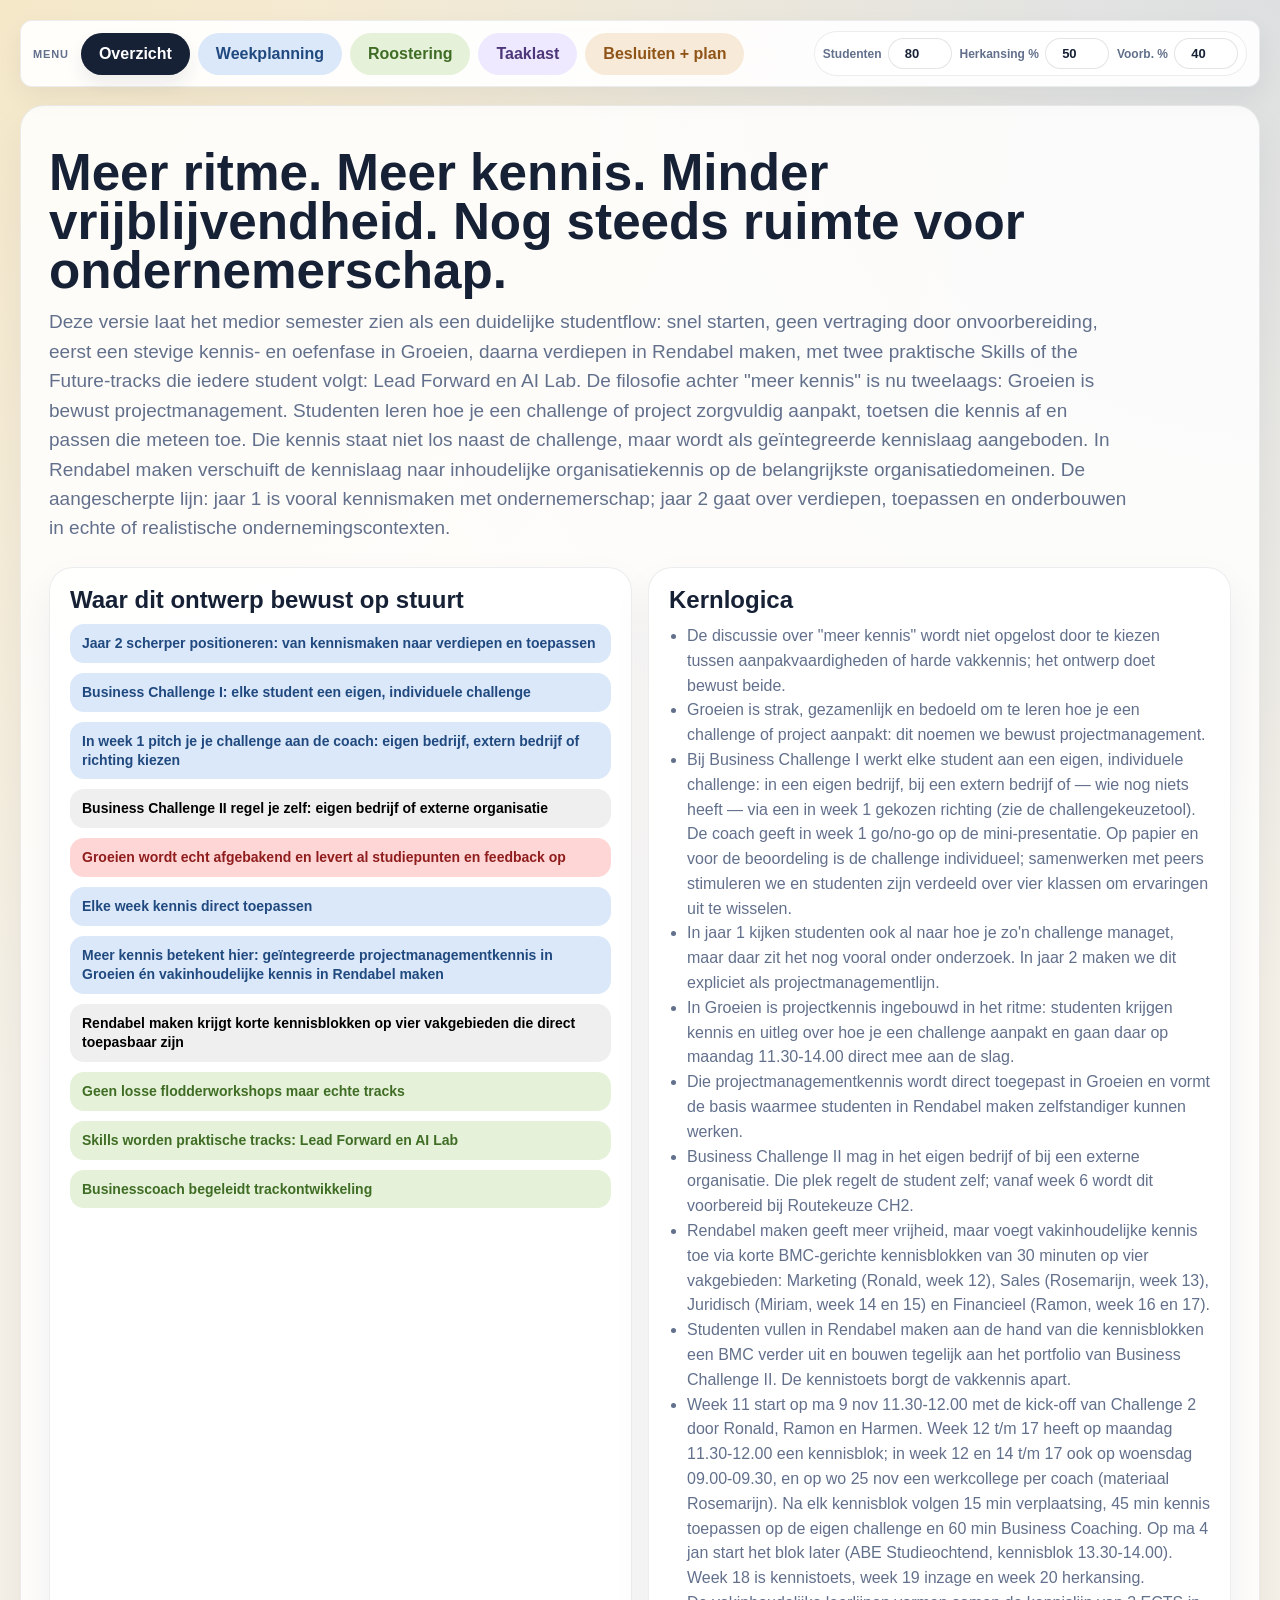
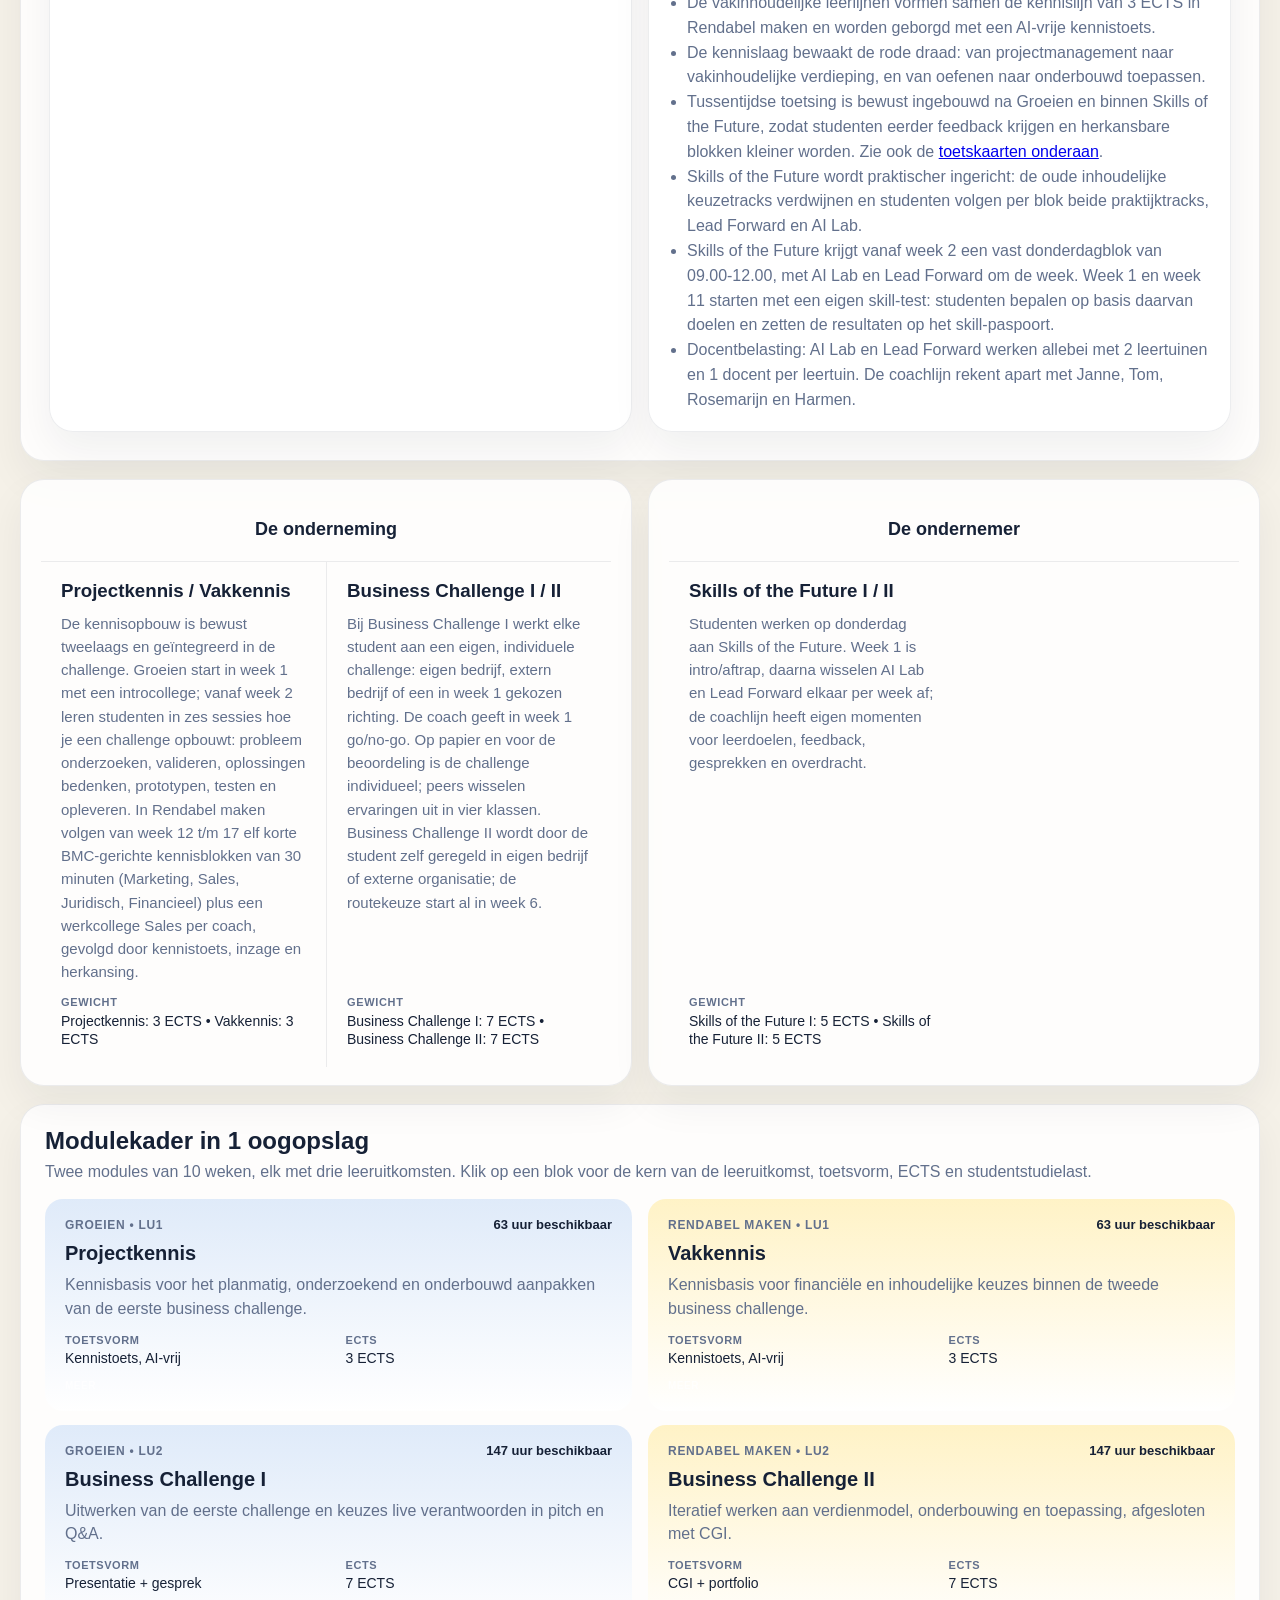
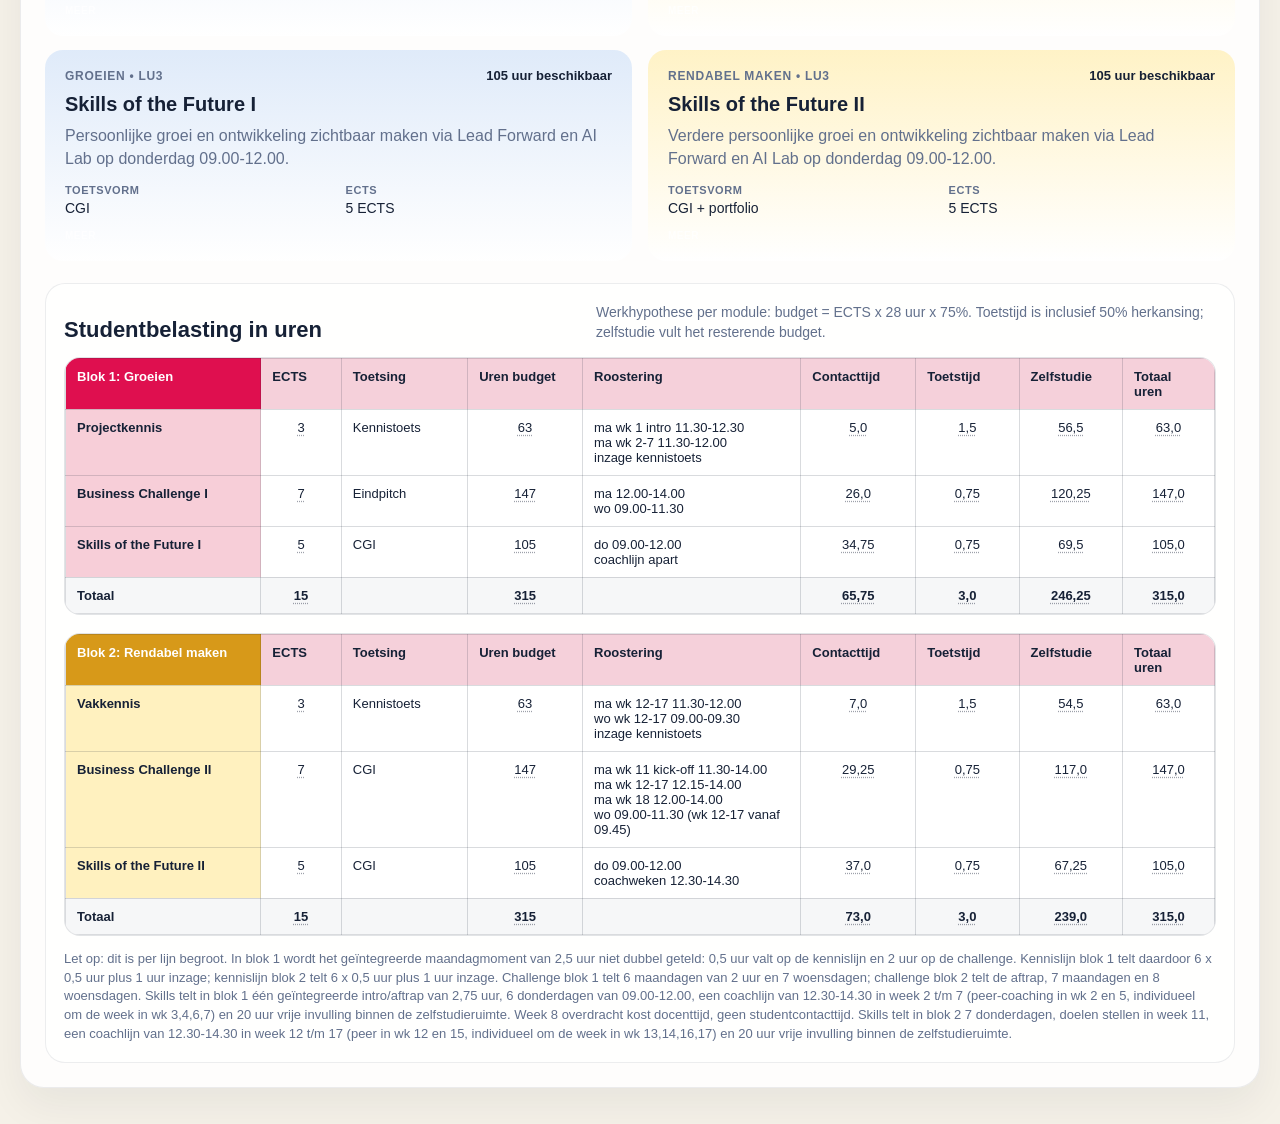
==== commit 6ee351a2: "Praatplaat BC II: randvoorwaarde AI-verantwoording Volgt beoordelingsformulier Business Challenge II" ====
--- a/docs/besluiten/index.html
+++ b/docs/besluiten/index.html
@@ -2425,7 +2425,7 @@
               </div>
             </div>
           </article>
-          <article class="module-overview-card yellow summary-clickable" data-drawer-label="Modulekader" data-drawer-title="Rendabel maken • Leeruitkomst 2" data-drawer-subtitle="Business Challenge II • 7 ECTS • studentbelasting beschikbaar: circa 147 uur ontwerp" data-drawer-body="Leeruitkomst::De student verdiept Business Challenge II door iteratief te werken aan verdienmodel, onderbouwing en toepassing, en verantwoordt de gemaakte keuzes in een CGI." data-drawer-body-2="Toetsvorm::CGI met portfolio als randvoorwaarde." data-drawer-body-3="Studielast::7 ECTS = 196 uur formele studentstudielast; ontwerp richt op circa 75% = 147 uur.">
+          <article class="module-overview-card yellow summary-clickable" data-drawer-label="Modulekader" data-drawer-title="Rendabel maken • Leeruitkomst 2" data-drawer-subtitle="Business Challenge II • 7 ECTS • studentbelasting beschikbaar: circa 147 uur ontwerp" data-drawer-body="Leeruitkomst::De student verdiept Business Challenge II door iteratief te werken aan verdienmodel, onderbouwing en toepassing, en verantwoordt de gemaakte keuzes in een CGI.||Randvoorwaarden voor het CGI::Een compleet en tijdig ingeleverd portfolio, en een AI-verantwoording die aanwezig en compleet is (beoordelingsformulier Business Challenge II, versie 28 okt 2026)." data-drawer-body-2="Toetsvorm::CGI met portfolio als randvoorwaarde." data-drawer-body-3="Studielast::7 ECTS = 196 uur formele studentstudielast; ontwerp richt op circa 75% = 147 uur.">
             <div class="module-overview-top">
               <span class="module-overview-label">Rendabel maken • LU2</span>
               <span class="module-overview-hours">147 uur beschikbaar</span>
@@ -2761,8 +2761,8 @@
             <article class="block yellow clickable ch2-sprint-week" style="grid-column: 18; grid-row: 4" data-detail="Maandag 12.15-14.00 in week 16: na 15 min verplaatsing 45 min kennis toepassen op de eigen challenge, daarna 60 min Business Coaching in 4 klassen. Studenten passen Financieel toe op hun challenge en werken Cost Structure, kostprijs, pricing en break-even uit in het BMC."><h3>Toepassen Financieel</h3><p>ma 12:15-14:00</p><p class="block-subtitle">kosten en pricing</p></article>
             <article class="block yellow clickable ch2-sprint-week" style="grid-column: 19; grid-row: 4" data-detail="Maandag 4 jan in week 17: het blok start later door de ABE Studieochtend. Kennisblok Financieel 3 van 13.30-14.00, daarna 15 min verplaatsing, 14.15-15.00 toepassen en 15.00-16.00 Business Coaching. Studenten werken Revenue Streams, cashflow en financiële haalbaarheid uit in het BMC."><h3>Toepassen Financieel</h3><p>ma 4 jan 14:15-16:00</p><p class="block-subtitle">revenue en haalbaarheid</p></article>
             <article class="block yellow clickable ch2-sprint-week" style="grid-column: 20; grid-row: 4" data-detail="Maandag 12.00-14.00 in week 18. Er is geen nieuw kenniscollege; de focus ligt op portfolio afronden en de challenge scherp krijgen richting CGI."><h3>Portfoliofocus</h3><p>ma 12:00-14:00</p><p class="block-subtitle">2u portfolio + challenge</p><span class="badge deadline align-end">portfolio week 18</span></article>
-            <article class="block red clickable" style="grid-column: 21 / span 1; grid-row: 4 / span 2" data-detail="CGI kans 1 voor Rendabel maken vindt plaats in week 19. Hier worden de 7 ECTS voor Rendabel maken toegekend. Het portfolio uit week 18 is daarbij randvoorwaardelijk."><h3>CGI</h3><p>kans 1</p><span class="badge">7 ECTS</span></article>
-            <article class="block red clickable" style="grid-column: 22 / span 1; grid-row: 4 / span 2" data-detail="Laatste afronding van Rendabel maken via CGI HER in week 20. Ook hier worden de 7 ECTS voor Rendabel maken bepaald; het portfolio blijft randvoorwaardelijk."><h3>CGI HER</h3><p>afronding</p></article>
+            <article class="block red clickable" style="grid-column: 21 / span 1; grid-row: 4 / span 2" data-detail="CGI kans 1 voor Rendabel maken vindt plaats in week 19. Hier worden de 7 ECTS voor Rendabel maken toegekend. Randvoorwaarden: het portfolio uit week 18 is compleet en tijdig ingeleverd, en de AI-verantwoording is aanwezig en compleet."><h3>CGI</h3><p>kans 1</p><span class="badge">7 ECTS</span></article>
+            <article class="block red clickable" style="grid-column: 22 / span 1; grid-row: 4 / span 2" data-detail="Laatste afronding van Rendabel maken via CGI HER in week 20. Ook hier worden de 7 ECTS voor Rendabel maken bepaald; portfolio en AI-verantwoording blijven randvoorwaardelijk."><h3>CGI HER</h3><p>afronding</p></article>
 
             <div id="lane-bc-progress" class="lane-title blue has-group group-continue" style="grid-row: 5; display: none" data-drawer-label="Business Challenge I / II" data-drawer-title="Woensdag: voortgang in Business Challenge I en II" data-drawer-subtitle="Voortgangsgesprek in coachgroepen binnen Business Challenge I en II." data-drawer-body="Deze rij maakt de woensdag expliciet zichtbaar als onderdeel van Business Challenge I en II. Woensdag is geen extra kennissessie, maar een voortgangsgesprek: waar loop jij vast, waarom doe je wat je doet, welke keuze moet je nu maken? In week 1 pitch je hier je eigen individuele challenge — eigen bedrijf, extern bedrijf of een gekozen richting — en geeft de coach go/no-go. In week 6 en 7 verschuift de aandacht naar Business Challenge II: die plek regelt de student zelf, in eigen bedrijf of externe organisatie.">
               <div class="lane-group-rail continue" aria-hidden="true">De onderneming</div>
@@ -2978,7 +2978,7 @@
             <ul>
               <li><strong>Week 3:</strong> PvA Groeien.</li>
               <li><strong>Week 11:</strong> PvA Rendabel maken.</li>
-              <li><strong>Week 18:</strong> portfolio Rendabel maken, randvoorwaardelijk voor CGI.</li>
+              <li><strong>Week 18:</strong> portfolio Rendabel maken met AI-verantwoording, beide randvoorwaardelijk voor CGI.</li>
             </ul>
           </article>
           <article class="deadline-card green">
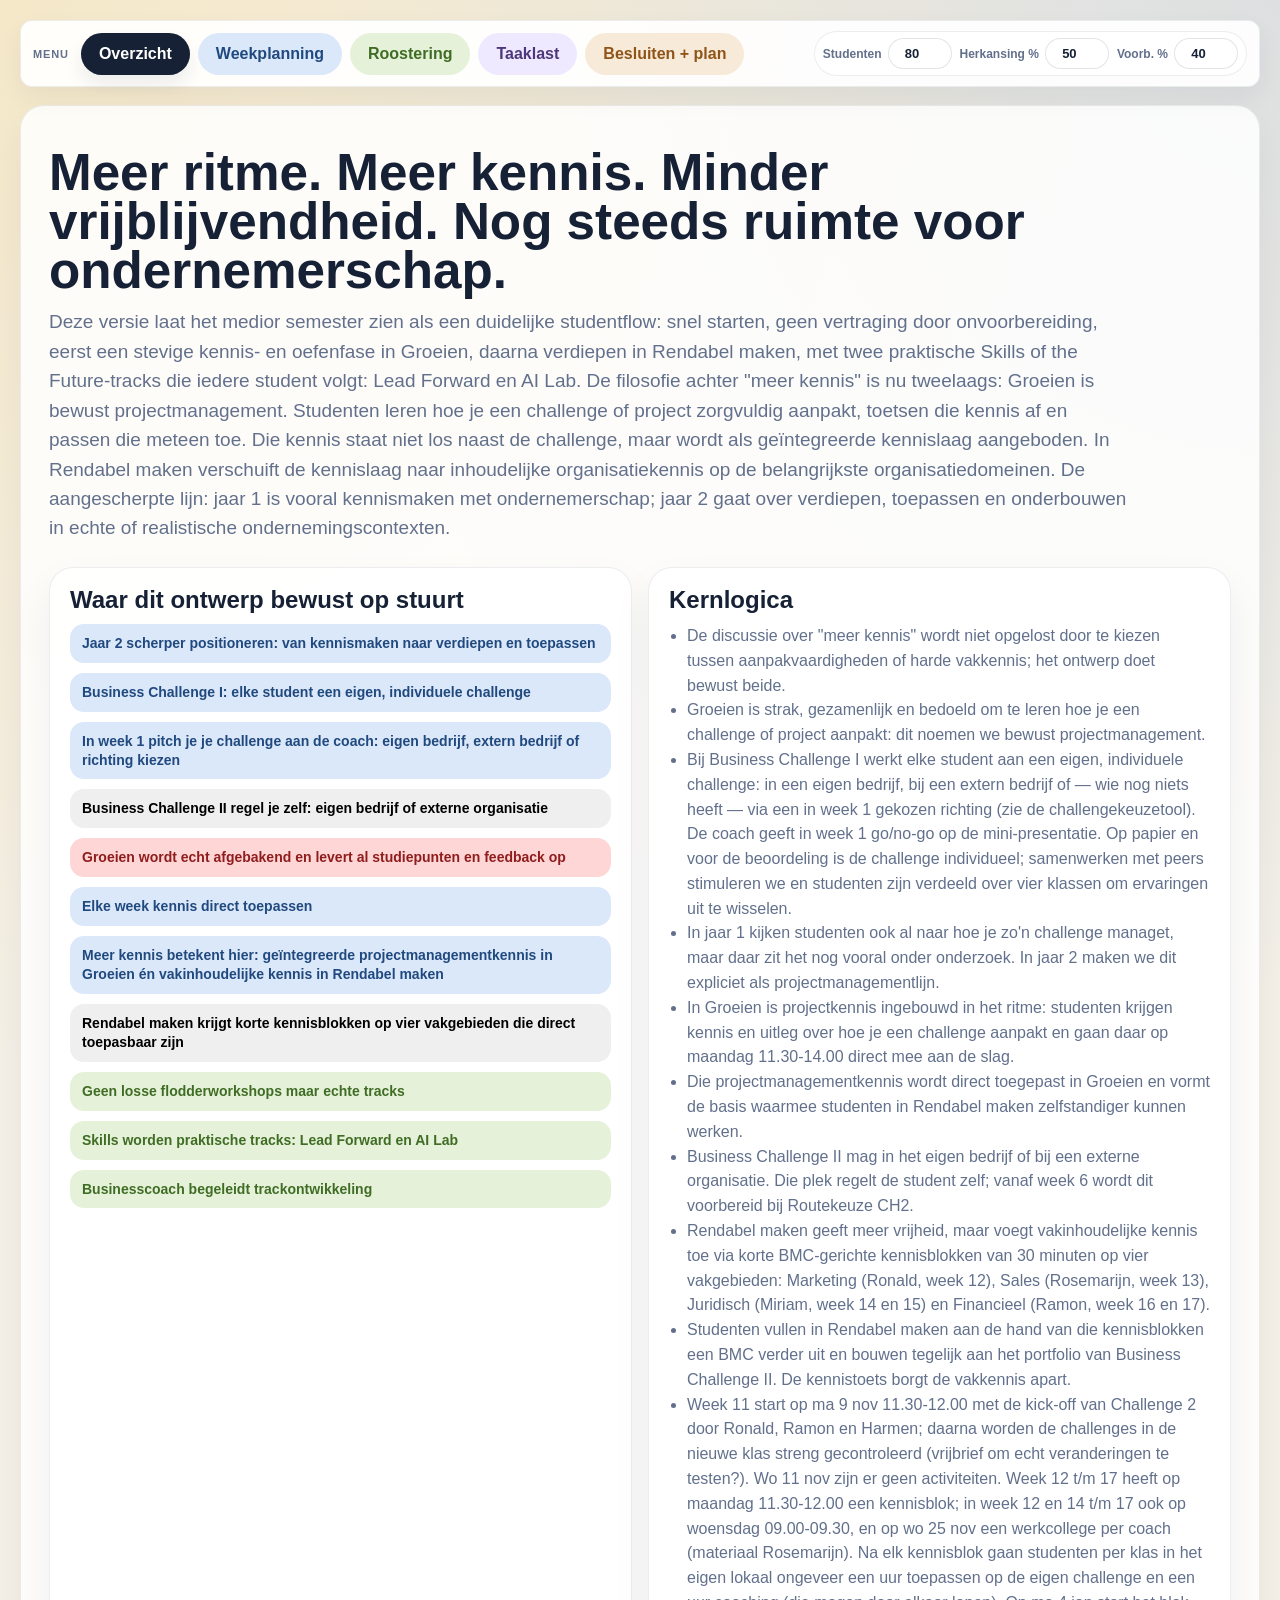
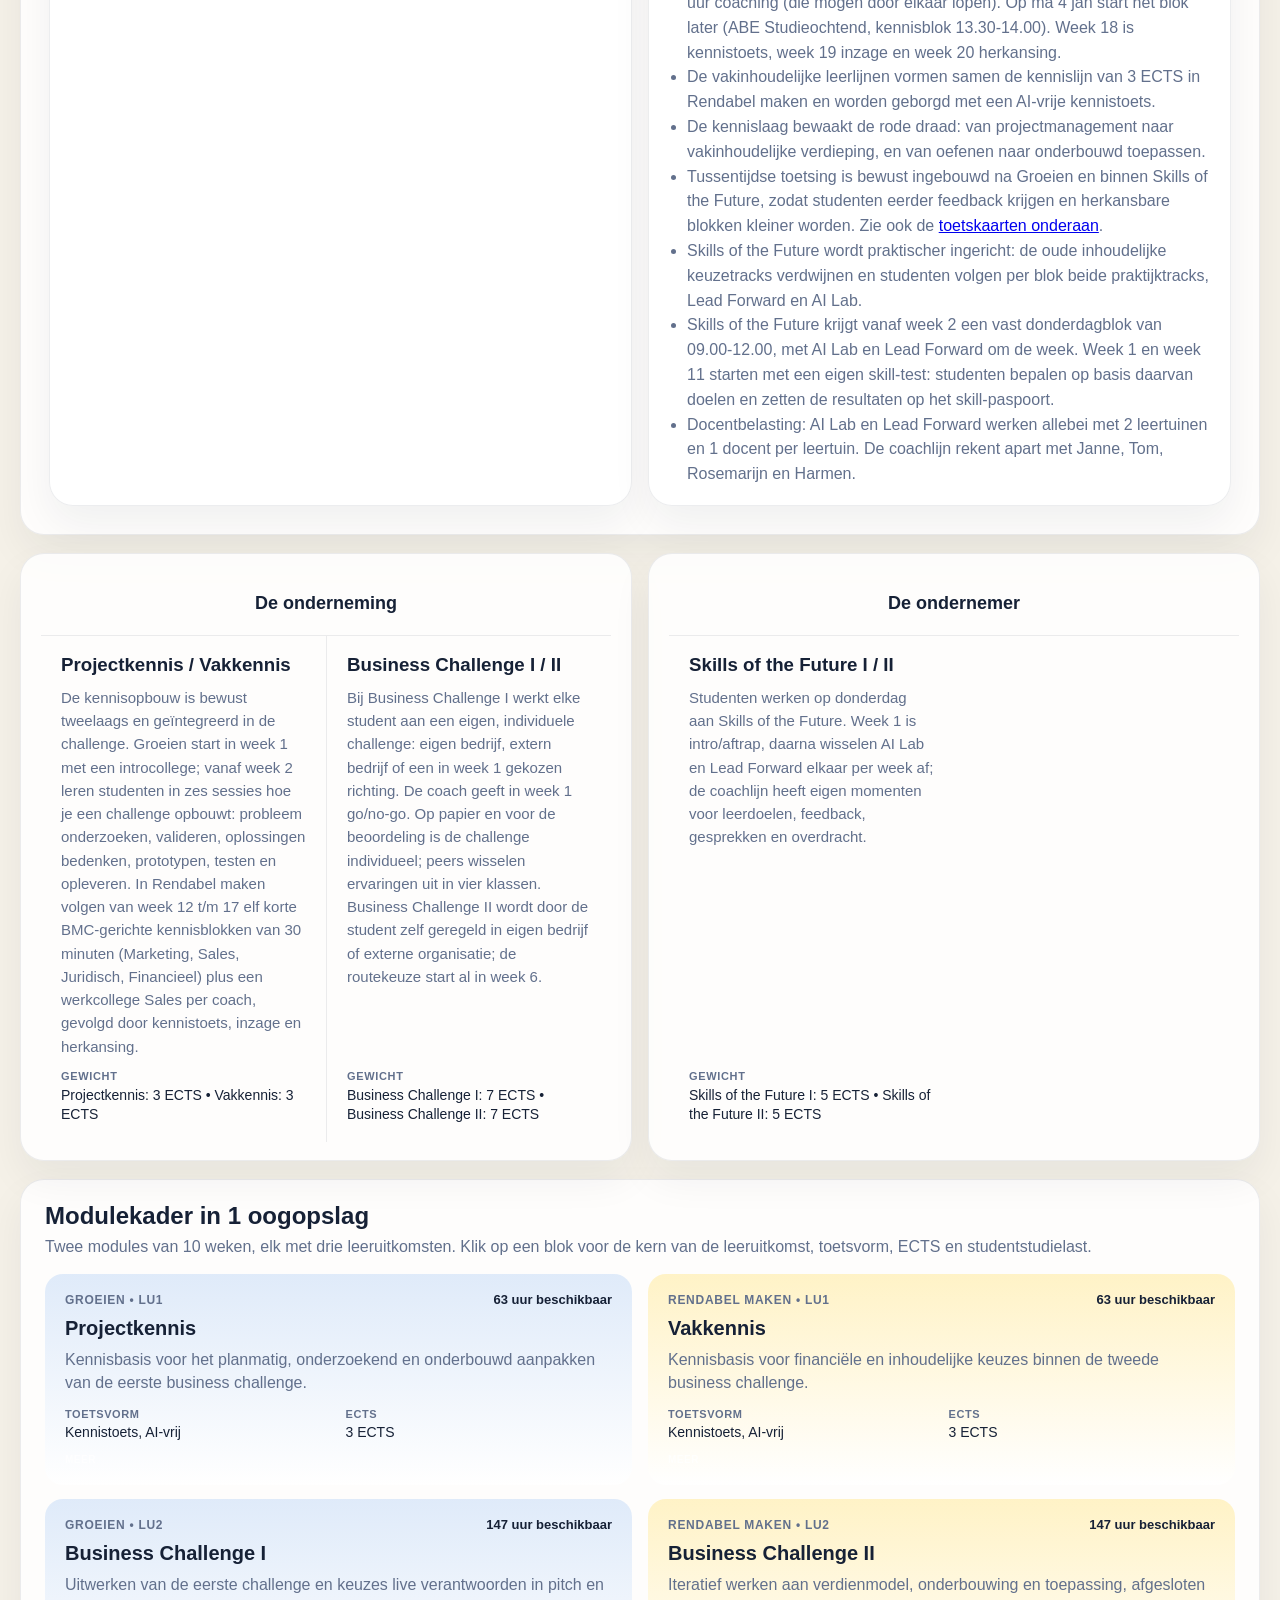
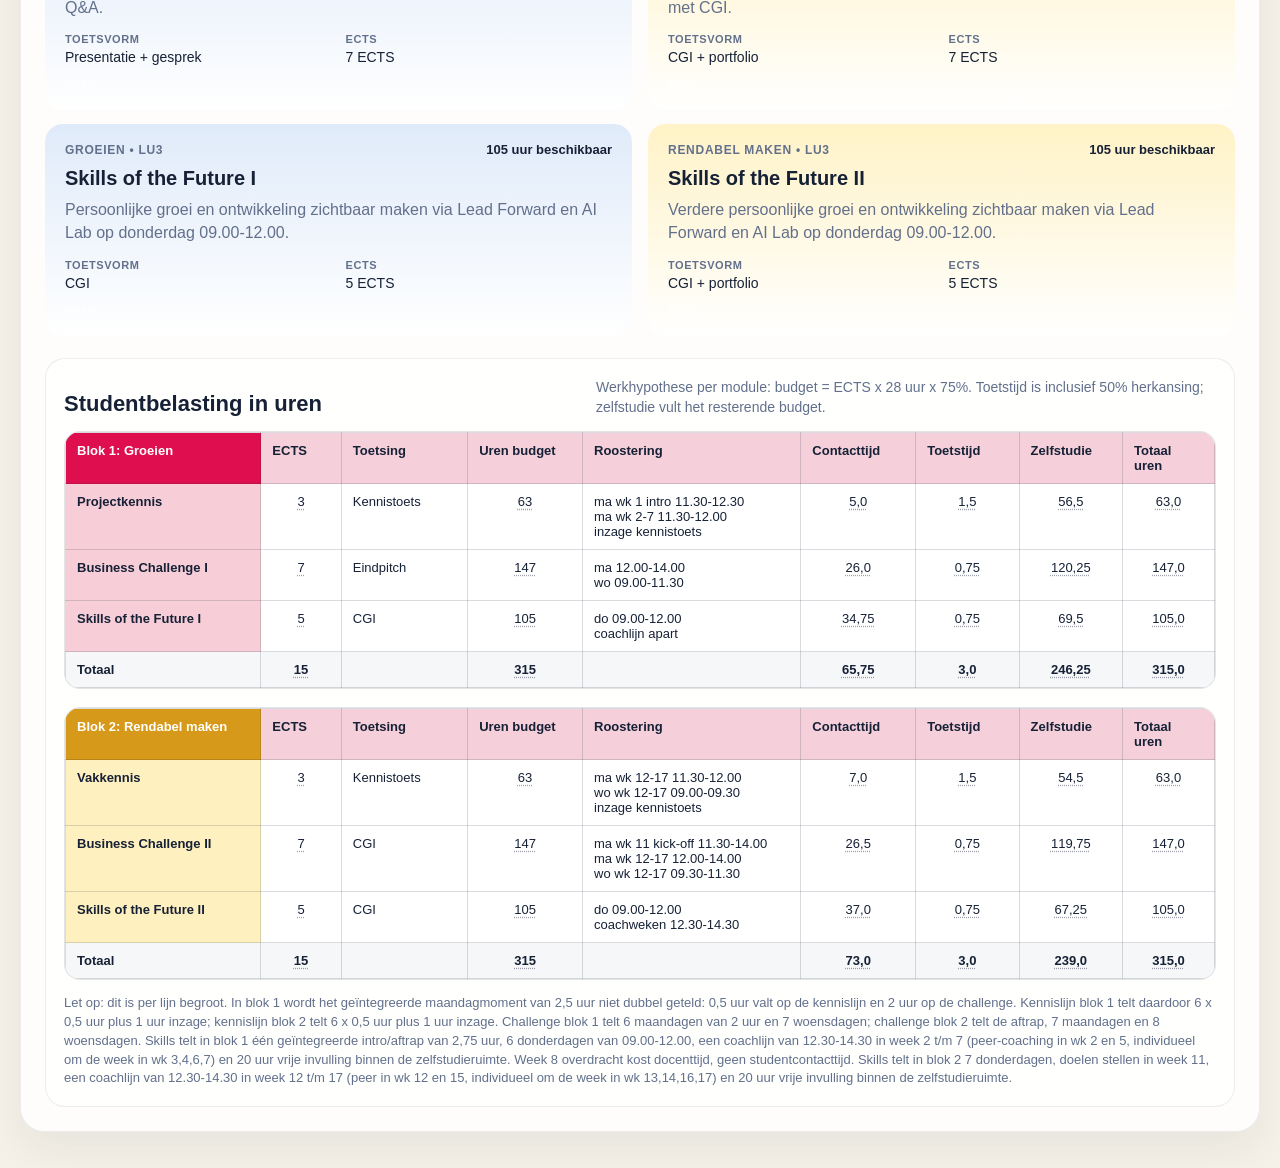
==== commit ee7ce7b9: "Praatplaat BC II: planning volgens studiehandleiding (2 nov) Kennisblok + ca. 1 uur toepassen en 1 u" ====
--- a/docs/besluiten/index.html
+++ b/docs/besluiten/index.html
@@ -2318,7 +2318,7 @@
               <li>Business Challenge II mag in het eigen bedrijf of bij een externe organisatie. Die plek regelt de student zelf; vanaf week 6 wordt dit voorbereid bij Routekeuze CH2.</li>
               <li>Rendabel maken geeft meer vrijheid, maar voegt vakinhoudelijke kennis toe via korte BMC-gerichte kennisblokken van 30 minuten op vier vakgebieden: Marketing (Ronald, week 12), Sales (Rosemarijn, week 13), Juridisch (Miriam, week 14 en 15) en Financieel (Ramon, week 16 en 17).</li>
               <li>Studenten vullen in Rendabel maken aan de hand van die kennisblokken een BMC verder uit en bouwen tegelijk aan het portfolio van Business Challenge II. De kennistoets borgt de vakkennis apart.</li>
-              <li>Week 11 start op ma 9 nov 11.30-12.00 met de kick-off van Challenge 2 door Ronald, Ramon en Harmen. Week 12 t/m 17 heeft op maandag 11.30-12.00 een kennisblok; in week 12 en 14 t/m 17 ook op woensdag 09.00-09.30, en op wo 25 nov een werkcollege per coach (materiaal Rosemarijn). Na elk kennisblok volgen 15 min verplaatsing, 45 min kennis toepassen op de eigen challenge en 60 min Business Coaching. Op ma 4 jan start het blok later (ABE Studieochtend, kennisblok 13.30-14.00). Week 18 is kennistoets, week 19 inzage en week 20 herkansing.</li>
+              <li>Week 11 start op ma 9 nov 11.30-12.00 met de kick-off van Challenge 2 door Ronald, Ramon en Harmen; daarna worden de challenges in de nieuwe klas streng gecontroleerd (vrijbrief om echt veranderingen te testen?). Wo 11 nov zijn er geen activiteiten. Week 12 t/m 17 heeft op maandag 11.30-12.00 een kennisblok; in week 12 en 14 t/m 17 ook op woensdag 09.00-09.30, en op wo 25 nov een werkcollege per coach (materiaal Rosemarijn). Na elk kennisblok gaan studenten per klas in het eigen lokaal ongeveer een uur toepassen op de eigen challenge en een uur coaching (die mogen door elkaar lopen). Op ma 4 jan start het blok later (ABE Studieochtend, kennisblok 13.30-14.00). Week 18 is kennistoets, week 19 inzage en week 20 herkansing.</li>
               <li>De vakinhoudelijke leerlijnen vormen samen de kennislijn van 3 ECTS in Rendabel maken en worden geborgd met een AI-vrije kennistoets.</li>
               <li>De kennislaag bewaakt de rode draad: van projectmanagement naar vakinhoudelijke verdieping, en van oefenen naar onderbouwd toepassen.</li>
               <li>Tussentijdse toetsing is bewust ingebouwd na Groeien en binnen Skills of the Future, zodat studenten eerder feedback krijgen en herkansbare blokken kleiner worden. Zie ook de <a href="#ects-section">toetskaarten onderaan</a>.</li>
@@ -2606,11 +2606,11 @@
                       <td class="number" data-cell-note="Challenge Rendabel maken is 7 ECTS. Budget hieronder rekent met 7 x 28 uur x 75%." title="Challenge Rendabel maken: 7 ECTS. Budget = 7 x 28 x 75%.">7</td>
                       <td>CGI</td>
                       <td class="number" data-cell-note="Urenbudget: 7 ECTS x 28 uur x 75% = 147 uur." title="7 ECTS x 28 uur x 75% = 147 uur.">147</td>
-                      <td>ma wk 11 kick-off 11.30-14.00<br>ma wk 12-17 12.15-14.00<br>ma wk 18 12.00-14.00<br>wo 09.00-11.30 (wk 12-17 vanaf 09.45)</td>
-                      <td class="number" data-cell-note="Contacttijd challenge blok 2: kick-off week 11 maandag 0,5 uur + 1,75 uur toepassen en Business Coaching = 2,25 uur + maandag week 12 t/m 17 6 x 1,75 uur (45 min toepassen + 60 min Business Coaching) = 10,5 uur + portfoliofocus week 18 2 uur + woensdag week 11 t/m 18: 2 x 2 uur (wk 11, 18) + 6 x 1,75 uur (na kennisblok of werkcollege) = 14,5 uur. Samen 29,25 uur." title="2,25u wk 11 + 6 x 1,75u + 2u wk 18 + 14,5u woensdag = 29,25u.">29,25</td>
+                      <td>ma wk 11 kick-off 11.30-14.00<br>ma wk 12-17 12.00-14.00<br>wo wk 12-17 09.30-11.30</td>
+                      <td class="number" data-cell-note="Contacttijd challenge blok 2: kick-off week 11 maandag 0,5 uur + 2 uur challenges controleren = 2,5 uur + maandag week 12 t/m 17 6 x 2 uur toepassen en coaching = 12 uur + woensdag week 12 t/m 17 6 x 2 uur = 12 uur. Wo 11 nov geen activiteiten; week 18 staat in het teken van de CGI. Samen 26,5 uur." title="2,5u wk 11 + 6 x 2u ma + 6 x 2u wo = 26,5u.">26,5</td>
                       <td class="number" data-cell-note="Toetstijd challenge blok 2: 0,5 uur CGI plus 50% herkansing = 0,75 uur." title="0,5u CGI + 50% herkansing = 0,75u.">0,75</td>
-                      <td class="number" data-cell-note="Zelfstudie challenge blok 2: 147 uur budget - 29,25 uur contacttijd - 0,75 uur toetstijd = 117 uur." title="147 - 29,25 - 0,75 = 117u.">117,0</td>
-                      <td class="number" data-cell-note="Totaal challenge blok 2: 29,25 uur contact + 0,75 uur toets + 117 uur zelfstudie = 147 uur." title="29,25 + 0,75 + 117 = 147u.">147,0</td>
+                      <td class="number" data-cell-note="Zelfstudie challenge blok 2: 147 uur budget - 26,5 uur contacttijd - 0,75 uur toetstijd = 119,75 uur." title="147 - 26,5 - 0,75 = 119,75u.">119,75</td>
+                      <td class="number" data-cell-note="Totaal challenge blok 2: 26,5 uur contact + 0,75 uur toets + 119,75 uur zelfstudie = 147 uur." title="26,5 + 0,75 + 119,75 = 147u.">147,0</td>
                     </tr>
                     <tr>
                       <td class="line-name yellow">Skills of the Future II</td>
@@ -2728,7 +2728,7 @@
             <article id="block-bc-ch2-college-1" class="block yellow clickable" style="grid-column: 14; grid-row: 3" data-ch2-sessions="2" data-detail-parts="Kennisblok Marketing::Week 12, verzorgd door Ronald: kennisblok ma 16 nov 11.30-12.00 en wo 18 nov 09.00-09.30. Hieronder valt marketingstrategie, positionering, marketingmix en neuromarketing als laag die helpt begrijpen waarom marketing werkt.||Link met BMC::Customer Segments, Channels en Value Proposition.||Koppeling met challenge::Na het kennisblok werken studenten op maandag direct door aan hun eigen challenge of BMC en vertalen zij de kennis naar klant, kanaal, waardepropositie en marktbenadering."><h3>Marketing</h3><p>ma 16 + wo 18 nov</p><p class="block-subtitle">Ronald • segmenten, kanalen, propositie</p></article>
             <article id="block-bc-ch2-college-2" class="block yellow clickable" style="grid-column: 15; grid-row: 3" data-ch2-sessions="2" data-detail-parts="Kennisblok Sales::Week 13, verzorgd door Rosemarijn: kennisblok ma 23 nov 11.30-12.00. Op wo 25 nov 09.00-09.30 volgt geen plenair kennisblok, maar een werkcollege per coach in de eigen coachklas, met materiaal aangeleverd door Rosemarijn. Hieronder vallen sales, klantreis, acquisitie, retentie, conversie en CRM.||Link met BMC::Customer Relationships.||Koppeling met challenge::Na het kennisblok en in het werkcollege werken studenten aan klantrelaties, opvolging, salesproces en CRM-logica binnen hun eigen challenge of BMC."><h3>Sales</h3><p>ma 23 nov • wo 25 werkcollege</p><p class="block-subtitle">Rosemarijn • klantrelatie, salesproces, CRM</p></article>
             <article id="block-bc-ch2-college-3" class="block yellow clickable" style="grid-column: 16; grid-row: 3" data-ch2-sessions="2" data-detail-parts="Kennisblok Juridisch 1 en 2::Week 14, verzorgd door Miriam: kennisblokken ma 30 nov 11.30-12.00 en wo 2 dec 09.00-09.30. Studenten krijgen basis in ondernemingsvormen en rechtsvormen, aansprakelijkheid, inschrijving en BTW: de juridische en fiscale randvoorwaarden van het ondernemen.||Link met BMC::Randvoorwaarden en risico's rond het businessmodel; Key Partners.||Koppeling met challenge::Na het kennisblok werken studenten uit welke ondernemingsvorm en juridische randvoorwaarden passen bij hun challenge of onderneming."><h3>Juridisch 1 + 2</h3><p>ma 30 nov + wo 2 dec</p><p class="block-subtitle">Miriam • rechtsvorm, aansprakelijkheid, BTW</p></article>
-            <article id="block-bc-ch2-college-4" class="block yellow clickable" style="grid-column: 17; grid-row: 3" data-ch2-sessions="2" data-detail-parts="Kennisblok Juridisch 3 en 4::Week 15, verzorgd door Miriam: kennisblokken ma 7 dec 11.30-12.00 en wo 9 dec 09.00-09.30. Daarna 2 uur toepassen en Business Coaching met Ronald, Ramon en Harmen. Studenten krijgen basis in commerciële contracten en algemene voorwaarden, AVG/privacy en intellectueel eigendom.||Link met BMC::Key Partners, Customer Relationships en Key Resources.||Koppeling met challenge::Na het kennisblok werken studenten aan de afspraken met klanten en partners, de omgang met data en de bescherming van hun idee binnen hun challenge of BMC."><h3>Juridisch 3 + 4</h3><p>ma 7 + wo 9 dec</p><p class="block-subtitle">Miriam • contracten, AVG, IE</p></article>
+            <article id="block-bc-ch2-college-4" class="block yellow clickable" style="grid-column: 17; grid-row: 3" data-ch2-sessions="2" data-detail-parts="Kennisblok Juridisch 3 en 4::Week 15, verzorgd door Miriam: kennisblokken ma 7 dec 11.30-12.00 en wo 9 dec 09.00-09.30. Daarna 2 uur toepassen en coaching met Ronald, Ramon en Harmen. Studenten krijgen basis in commerciële contracten en algemene voorwaarden, AVG/privacy en intellectueel eigendom.||Link met BMC::Key Partners, Customer Relationships en Key Resources.||Koppeling met challenge::Na het kennisblok werken studenten aan de afspraken met klanten en partners, de omgang met data en de bescherming van hun idee binnen hun challenge of BMC."><h3>Juridisch 3 + 4</h3><p>ma 7 + wo 9 dec</p><p class="block-subtitle">Miriam • contracten, AVG, IE</p></article>
             <article id="block-bc-ch2-college-5" class="block yellow clickable" style="grid-column: 18; grid-row: 3" data-ch2-sessions="2" data-detail-parts="Kennisblok Financieel 1 en 2::Week 16, verzorgd door Ramon: kennisblokken ma 14 dec 11.30-12.00 en wo 16 dec 09.00-09.30. Studenten krijgen basis in kostenstructuur, inkoop, kostprijs, pricing, begroting en break-even.||Link met BMC::Cost Structure en Key Partners.||Koppeling met challenge::Na het kennisblok werken studenten uit wat hun challenge of onderneming kost, hoe zij prijzen onderbouwen en wanneer zij quitte spelen."><h3>Financieel 1 + 2</h3><p>ma 14 + wo 16 dec</p><p class="block-subtitle">Ramon • kosten, kostprijs, break-even</p></article>
             <article id="block-bc-ch2-college-6" class="block yellow clickable" style="grid-column: 19; grid-row: 3" data-ch2-sessions="2" data-detail-parts="Kennisblok Financieel 3 en 4::Week 17 (na de kerstvakantie), verzorgd door Ramon: kennisblokken ma 4 jan 13.30-14.00 (het blok start later door de ABE Studieochtend) en wo 6 jan 09.00-09.30. Studenten krijgen basis in verdienmodel, revenue streams, winst-en-verliesrekening, cashflow, ratio's en financiering.||Link met BMC::Revenue Streams en Cost Structure.||Koppeling met challenge::Na het kennisblok werken studenten aan financiële onderbouwing, opbrengstlogica en haalbaarheid van hun challenge."><h3>Financieel 3 + 4</h3><p>ma 4 jan 13:30 + wo 6 jan</p><p class="block-subtitle">Ramon • verdienmodel, P&amp;L, cashflow</p></article>
             <article id="block-bc-knowledge-test-b2" class="block red clickable" style="grid-column: 20; grid-row: 3" data-detail="Kennistoets in week 18 voor de vakinhoudelijke kennislaag van Rendabel maken. De toets borgt dat studenten de basis uit de kennisblokken Marketing, Sales, Juridisch en Financieel kunnen gebruiken en uitleggen."><h3>Kennistoets</h3><p>vakinhoud</p><span class="badge">3 ECTS</span></article>
@@ -2753,16 +2753,15 @@
             <article class="block blue clickable retired-track" style="grid-row: 4" data-detail="Vervallen extra maandagblok. Week 7 is nu de zesde inhoudelijke sessie; kennistoets staat in week 8 en routekeuze gebeurt op woensdag."><h3>Kennis + challenge</h3><p>ma 11:30-14:00</p></article>
             <article id="block-bc-challenge-endpitch" class="block red clickable" style="grid-column: 11; grid-row: 4 / span 2" data-detail="Aan het einde van Groeien laten studenten zien wat de challenge heeft opgeleverd. De challenge zelf krijgt 7 ECTS in Groeien; de projectmanagementkennis ernaast is als kennislijn van 3 ECTS apart herkenbaar."><h3>Eindpitch</h3><p>Groeien</p></article>
             <article class="block red clickable" style="grid-column: 12; grid-row: 4 / span 2" data-detail="Herstelmoment in week 10 voor de eindpitch of de afronding van Groeien."><h3>Herkansing</h3><p>pitch / afronding</p></article>
-            <article class="block yellow clickable" style="grid-column: 13 / span 1; grid-row: 4" data-detail="Week 11 markeert de gezamenlijke aftrap van Rendabel maken: kick-off Challenge 2 op ma 9 nov 11.30-12.00, verzorgd door Ronald, Ramon en Harmen, daarna toepassen en Business Coaching tot 14.00. Business Challenge II mag in het eigen bedrijf of bij een externe organisatie, maar de student regelt die plek zelf. Die keuze is vanaf week 6 voorbereid bij Routekeuze CH2. Het PvA moet deze week worden ingeleverd en studenten starten met het portfolio- en BMC-spoor."><h3>Aftrap Rendabel maken</h3><p>ma 9 nov • 11:30-14:00</p><span class="badge deadline">PvA Rendabel maken</span></article>
-            <article id="block-bc-ch2-sprints" class="block yellow clickable ch2-sprint-week" style="grid-column: 14; grid-row: 4" data-detail="Maandag 12.15-14.00 in week 12: na 15 min verplaatsing 45 min kennis toepassen op de eigen challenge, daarna 60 min Business Coaching in 4 klassen. Studenten passen Marketing direct toe op hun eigen challenge of onderneming en werken aan het BMC: Customer Segments, Channels en Value Proposition. Opbouw: 11.30-12.00 kennisblok (apart blok), 12.00-12.15 verplaatsing, 12.15-13.00 toepassen en 13.00-14.00 Business Coaching in 4 parallelle klassen."><h3>Toepassen Marketing</h3><p>ma 12:15-14:00</p><p class="block-subtitle">BMC + portfolio</p></article>
-            <article class="block yellow clickable ch2-sprint-week" style="grid-column: 15; grid-row: 4" data-detail="Maandag 12.15-14.00 in week 13: na 15 min verplaatsing 45 min kennis toepassen op de eigen challenge, daarna 60 min Business Coaching in 4 klassen. Studenten passen Sales inclusief CRM direct toe op hun eigen challenge of onderneming en werken aan Customer Relationships in het BMC."><h3>Toepassen Sales</h3><p>ma 12:15-14:00</p><p class="block-subtitle">customer relationships</p></article>
-            <article class="block yellow clickable ch2-sprint-week" style="grid-column: 16; grid-row: 4" data-detail="Maandag 12.15-14.00 in week 14: na 15 min verplaatsing 45 min kennis toepassen op de eigen challenge, daarna 60 min Business Coaching in 4 klassen. Studenten passen Juridisch toe op hun challenge en BMC: ondernemingsvorm, aansprakelijkheid, BTW en overige juridische randvoorwaarden."><h3>Toepassen Juridisch</h3><p>ma 12:15-14:00</p><p class="block-subtitle">rechtsvorm en randvoorwaarden</p></article>
-            <article class="block yellow clickable ch2-sprint-week" style="grid-column: 17; grid-row: 4" data-detail="Maandag 12.15-14.00 in week 15: na 15 min verplaatsing 45 min kennis toepassen op de eigen challenge, daarna 60 min Business Coaching in 4 klassen. Studenten passen Juridisch toe op hun challenge en BMC: contracten met klanten en partners, AVG/privacy en intellectueel eigendom."><h3>Toepassen Juridisch</h3><p>ma 12:15-14:00</p><p class="block-subtitle">contracten, AVG, IE</p></article>
-            <article class="block yellow clickable ch2-sprint-week" style="grid-column: 18; grid-row: 4" data-detail="Maandag 12.15-14.00 in week 16: na 15 min verplaatsing 45 min kennis toepassen op de eigen challenge, daarna 60 min Business Coaching in 4 klassen. Studenten passen Financieel toe op hun challenge en werken Cost Structure, kostprijs, pricing en break-even uit in het BMC."><h3>Toepassen Financieel</h3><p>ma 12:15-14:00</p><p class="block-subtitle">kosten en pricing</p></article>
-            <article class="block yellow clickable ch2-sprint-week" style="grid-column: 19; grid-row: 4" data-detail="Maandag 4 jan in week 17: het blok start later door de ABE Studieochtend. Kennisblok Financieel 3 van 13.30-14.00, daarna 15 min verplaatsing, 14.15-15.00 toepassen en 15.00-16.00 Business Coaching. Studenten werken Revenue Streams, cashflow en financiële haalbaarheid uit in het BMC."><h3>Toepassen Financieel</h3><p>ma 4 jan 14:15-16:00</p><p class="block-subtitle">revenue en haalbaarheid</p></article>
-            <article class="block yellow clickable ch2-sprint-week" style="grid-column: 20; grid-row: 4" data-detail="Maandag 12.00-14.00 in week 18. Er is geen nieuw kenniscollege; de focus ligt op portfolio afronden en de challenge scherp krijgen richting CGI."><h3>Portfoliofocus</h3><p>ma 12:00-14:00</p><p class="block-subtitle">2u portfolio + challenge</p><span class="badge deadline align-end">portfolio week 18</span></article>
-            <article class="block red clickable" style="grid-column: 21 / span 1; grid-row: 4 / span 2" data-detail="CGI kans 1 voor Rendabel maken vindt plaats in week 19. Hier worden de 7 ECTS voor Rendabel maken toegekend. Randvoorwaarden: het portfolio uit week 18 is compleet en tijdig ingeleverd, en de AI-verantwoording is aanwezig en compleet."><h3>CGI</h3><p>kans 1</p><span class="badge">7 ECTS</span></article>
-            <article class="block red clickable" style="grid-column: 22 / span 1; grid-row: 4 / span 2" data-detail="Laatste afronding van Rendabel maken via CGI HER in week 20. Ook hier worden de 7 ECTS voor Rendabel maken bepaald; portfolio en AI-verantwoording blijven randvoorwaardelijk."><h3>CGI HER</h3><p>afronding</p></article>
+            <article class="block yellow clickable" style="grid-column: 13 / span 1; grid-row: 4" data-detail="Week 11 markeert de gezamenlijke aftrap van Rendabel maken: kick-off Challenge 2 op ma 9 nov 11.30-12.00 (gezamenlijk), verzorgd door Ronald, Ramon en Harmen. Daarna controleren de coaches met de nieuwe klas de challenges streng: heeft de student een vrijbrief om echt veranderingen te testen? Het draft-PvA wordt besproken; het definitieve PvA lever je vrijdag 13 nov in. Wo 11 nov zijn er geen activiteiten. Business Challenge II mag in het eigen bedrijf of bij een externe organisatie, maar de student regelt die plek zelf. Die keuze is vanaf week 6 voorbereid bij Routekeuze CH2. Het PvA moet deze week worden ingeleverd en studenten starten met het portfolio- en BMC-spoor."><h3>Aftrap Rendabel maken</h3><p>ma 9 nov • 11:30-14:00</p><span class="badge deadline">PvA vr 13 nov</span></article>
+            <article id="block-bc-ch2-sprints" class="block yellow clickable ch2-sprint-week" style="grid-column: 14; grid-row: 4" data-detail="Maandag 12.00-14.00 in week 12: per klas in het eigen lokaal ongeveer een uur toepassen op de eigen challenge en een uur coaching (die mogen door elkaar lopen), in 4 klassen. Studenten passen Marketing direct toe op hun eigen challenge of onderneming en werken aan het BMC: Customer Segments, Channels en Value Proposition. Opbouw: 11.30-12.00 kennisblok (apart blok), daarna toepassen en coaching in 4 parallelle klassen. Coachingfocus: dataverzameling op gang brengen om het probleem vast te stellen, bij een homogene groep die hetzelfde probleem ervaart."><h3>Toepassen Marketing</h3><p>ma 12:00-14:00</p><p class="block-subtitle">BMC + portfolio</p></article>
+            <article class="block yellow clickable ch2-sprint-week" style="grid-column: 15; grid-row: 4" data-detail="Maandag 12.00-14.00 in week 13: per klas in het eigen lokaal ongeveer een uur toepassen op de eigen challenge en een uur coaching (die mogen door elkaar lopen), in 4 klassen. Studenten passen Sales inclusief CRM direct toe op hun eigen challenge of onderneming en werken aan Customer Relationships in het BMC. Coachingfocus: voortgang op het ophalen van data."><h3>Toepassen Sales</h3><p>ma 12:00-14:00</p><p class="block-subtitle">customer relationships</p></article>
+            <article class="block yellow clickable ch2-sprint-week" style="grid-column: 16; grid-row: 4" data-detail="Maandag 12.00-14.00 in week 14: per klas in het eigen lokaal ongeveer een uur toepassen op de eigen challenge en een uur coaching (die mogen door elkaar lopen), in 4 klassen. Studenten passen Juridisch toe op hun challenge en BMC: ondernemingsvorm, aansprakelijkheid, BTW en overige juridische randvoorwaarden. Deze week: eerste uitwerking van het onderzoek (probleemdefinitie, ruwe data en conclusies) met peerfeedback. Maandag worden groepjes gemaakt, uiterlijk donderdag delen studenten hun uitwerking en vrijdag 4 dec leveren ze in, met wat ze met de feedback hebben gedaan."><h3>Toepassen Juridisch</h3><p>ma 12:00-14:00</p><p class="block-subtitle">rechtsvorm en randvoorwaarden</p><span class="badge deadline align-end">onderzoek + peerfeedback vr 4 dec</span></article>
+            <article class="block yellow clickable ch2-sprint-week" style="grid-column: 17; grid-row: 4" data-detail="Maandag 12.00-14.00 in week 15: per klas in het eigen lokaal ongeveer een uur toepassen op de eigen challenge en een uur coaching (die mogen door elkaar lopen), in 4 klassen. Studenten passen Juridisch toe op hun challenge en BMC: contracten met klanten en partners, AVG/privacy en intellectueel eigendom. Studenten laten in de les zien wat zij op basis van de peerfeedback hebben verbeterd."><h3>Toepassen Juridisch</h3><p>ma 12:00-14:00</p><p class="block-subtitle">contracten, AVG, IE</p></article>
+            <article class="block yellow clickable ch2-sprint-week" style="grid-column: 18; grid-row: 4" data-detail="Maandag 12.00-14.00 in week 16: per klas in het eigen lokaal ongeveer een uur toepassen op de eigen challenge en een uur coaching (die mogen door elkaar lopen), in 4 klassen. Studenten passen Financieel toe op hun challenge en werken Cost Structure, kostprijs, pricing en break-even uit in het BMC."><h3>Toepassen Financieel</h3><p>ma 12:00-14:00</p><p class="block-subtitle">kosten en pricing</p></article>
+            <article class="block yellow clickable ch2-sprint-week" style="grid-column: 19; grid-row: 4" data-detail="Maandag 4 jan in week 17: het blok start later door de ABE Studieochtend. Kennisblok Financieel 3 van 13.30-14.00, daarna 14.00-16.00 toepassen en coaching per klas. Vrijdag 8 jan (week 17) is de portfolio-deadline. Studenten werken Revenue Streams, cashflow en financiële haalbaarheid uit in het BMC."><h3>Toepassen Financieel</h3><p>ma 4 jan 14:00-16:00</p><p class="block-subtitle">revenue en haalbaarheid</p><span class="badge deadline align-end">portfolio vr 8 jan</span></article>
+            <article class="block red clickable" style="grid-column: 20 / span 1; grid-row: 4 / span 2" data-detail="CGI kans 1 voor Rendabel maken vindt plaats in week 18, op woensdag of donderdag (13 of 14 jan). Hier worden de 7 ECTS voor Rendabel maken toegekend. Het portfolio is vrijdag 8 jan (week 17) ingeleverd en is randvoorwaarde voor het CGI. Randvoorwaarden voor het portfolio: op tijd, alle links werken, ruwe data aanwezig en een complete AI-verantwoording. De coaches bekijken de stukken vooraf; dinsdagavond 12 jan horen studenten of ze mogen deelnemen. Wat in de stukken staat bepaalt mede de vragen in het CGI; de beoordeling zelf vindt plaats tijdens het CGI."><h3>CGI</h3><p>wo/do 13-14 jan</p><span class="badge">7 ECTS</span></article>
+            <article class="block red clickable" style="grid-column: 22 / span 1; grid-row: 4 / span 2" data-detail="Laatste afronding van Rendabel maken via CGI HER in week 20. Herkansing portfolio inleveren maandag 25 jan, 17.00; CGI-herkansingen op woensdag 27 en donderdag 28 jan. Ook hier worden de 7 ECTS voor Rendabel maken bepaald; dezelfde randvoorwaarden gelden."><h3>CGI HER</h3><p>wo/do 27-28 jan</p></article>
 
             <div id="lane-bc-progress" class="lane-title blue has-group group-continue" style="grid-row: 5; display: none" data-drawer-label="Business Challenge I / II" data-drawer-title="Woensdag: voortgang in Business Challenge I en II" data-drawer-subtitle="Voortgangsgesprek in coachgroepen binnen Business Challenge I en II." data-drawer-body="Deze rij maakt de woensdag expliciet zichtbaar als onderdeel van Business Challenge I en II. Woensdag is geen extra kennissessie, maar een voortgangsgesprek: waar loop jij vast, waarom doe je wat je doet, welke keuze moet je nu maken? In week 1 pitch je hier je eigen individuele challenge — eigen bedrijf, extern bedrijf of een gekozen richting — en geeft de coach go/no-go. In week 6 en 7 verschuift de aandacht naar Business Challenge II: die plek regelt de student zelf, in eigen bedrijf of externe organisatie.">
               <div class="lane-group-rail continue" aria-hidden="true">De onderneming</div>
@@ -2775,7 +2774,7 @@
             </div>
             <article id="block-bc-progress-b1" class="block blue clickable" style="grid-column: 3 / span 5; grid-row: 5" data-detail="Woensdag 09.00-11.30 is in Groeien een voortgangsgesprek met de businesscoach in coachgroepen: waar loop jij met je challenge tegenaan, waarom maak je bepaalde keuzes, wat blokkeert, en wat is de volgende stap? In week 1 pitch je hier je eigen individuele challenge (eigen bedrijf, extern bedrijf of een via de challengekeuzetool gekozen richting); de coach geeft go/no-go."><h3>Voortgang challenge</h3><p>wo 09:00-11:30</p><span class="badge">individuele challenge</span></article>
             <article id="block-bc-routechoice-b1" class="block blue clickable" style="grid-column: 8 / span 2; grid-row: 5" data-detail="In week 6 en 7 wordt de woensdagse voortgang gebruikt om Business Challenge II voor te bereiden. Die tweede challenge mag in het eigen bedrijf of bij een externe organisatie, maar de student moet die plek zelf regelen. Student en businesscoach kijken samen of de context stevig genoeg is en welke voorbereiding nodig is om in Rendabel maken echt te kunnen starten."><h3>Routekeuze CH2</h3><p>wo 09:00-11:30</p></article>
-            <article id="block-bc-progress-b2" class="block yellow clickable" style="grid-column: 13 / span 8; grid-row: 5" data-detail="Woensdag 09.00-11.30 blijft in Rendabel maken een voortgangsgesprek naast de maandagse BMC- en challengewerksporen. In week 12 en 14 t/m 17 start de woensdag met een plenair kennisblok van 09.00-09.30 (zie kennisrij) en op wo 25 nov (week 13) met een werkcollege per coach (materiaal Rosemarijn). Daarna volgen 15 min verplaatsing, 45 min toepassen en 60 min Business Coaching (09.45-11.30). De inzet en studiebelasting zijn gelijk, maar studenten werken in hun coachklas met een inhoudelijke focus. Eén lijn richt zich op de linkerkant van het BMC: proces, inkoop en kosten. De andere lijn richt zich op de rechterkant van het BMC: marketing, saleskanalen en inkomsten. In beide lijnen gaat het om voortgang, onderbouwing, portfolio-opbouw en voorbereiding richting CGI."><h3>Voortgang challenge</h3><p>week 11 t/m 18 • wo 09:00-11:30</p><div class="split-lines"><div class="split-line"><strong>Focus linkerkant BMC</strong><em>proces, inkoop, kosten</em></div><div class="split-line"><strong>Focus rechterkant BMC</strong><em>marketing, saleskanalen, inkomsten</em></div></div></article>
+            <article id="block-bc-progress-b2" class="block yellow clickable" style="grid-column: 14 / span 6; grid-row: 5" data-detail="Woensdag 09.00-11.30 blijft in Rendabel maken een voortgangsgesprek naast de maandagse BMC- en challengewerksporen. In week 12 en 14 t/m 17 start de woensdag met een plenair kennisblok van 09.00-09.30 (zie kennisrij) en op wo 25 nov (week 13) met een werkcollege per coach (materiaal Rosemarijn). Daarna gaan studenten per klas in het eigen lokaal ongeveer een uur toepassen op de eigen challenge en een uur coaching (die mogen door elkaar lopen) (09.30-11.30). Wo 11 nov (week 11) zijn er geen activiteiten; in week 18 vervalt de woensdag voor de CGI's. De inzet en studiebelasting zijn gelijk, maar studenten werken in hun coachklas met een inhoudelijke focus. Eén lijn richt zich op de linkerkant van het BMC: proces, inkoop en kosten. De andere lijn richt zich op de rechterkant van het BMC: marketing, saleskanalen en inkomsten. In beide lijnen gaat het om voortgang, onderbouwing, portfolio-opbouw en voorbereiding richting CGI."><h3>Voortgang challenge</h3><p>week 12 t/m 17 • wo 09:00-11:30</p><div class="split-lines"><div class="split-line"><strong>Focus linkerkant BMC</strong><em>proces, inkoop, kosten</em></div><div class="split-line"><strong>Focus rechterkant BMC</strong><em>marketing, saleskanalen, inkomsten</em></div></div></article>
 
             <div id="lane-skills" class="lane-title green has-group group-start" style="grid-row: 6 / span 3" data-drawer-label="Skills of the Future I / II" data-drawer-title="Skills of the Future I en II" data-drawer-subtitle="Donderdag 09.00-12.00, afwisselend AI Lab en Lead Forward, vrije invulling en aparte coachlijn." data-drawer-body="Skills of the Future krijgt vanaf week 2 een vast donderdagritme van 09.00-12.00. AI Lab en Lead Forward wisselen elkaar om de week af en gebruiken 2 leertuinen met 1 docent per leertuin. Daarnaast vult de student per blok 20 uur vrij in op basis van de gestelde doelen, bijvoorbeeld intro, open dagen of meewerken op een verzorgingstehuis. In P1: Groeien start week 1 met één geïntegreerde intro/aftrap: 45 minuten hoorcollege met Janne, Tom, Rosemarijn en Harmen en daarna 2 uur coachgroep in 4 lokalen. Studenten doen in week 1 een eigen skill-test, gebruiken de uitkomst om doelen te bepalen en zetten de resultaten op het skill-paspoort. Het donderdagblok loopt van week 2 t/m 7; week 6 is een Lead Forward-hackathon en week 7 bevat een korte pitch bij AI Lab. Eind week 1 leveren studenten leerdoelen in, week 2 volgt Brightspace-feedback, week 2 en 5 peer-coaching plus individueel om de week in wk 3,4,6,7 en week 8 overdracht naar de CGI-beoordelaar. In P2: Rendabel maken start de coachlijn opnieuw met een eigen skill-test in week 11; de resultaten komen opnieuw op het skill-paspoort en helpen doelen voor blok 2 bepalen. Lead Forward start in week 11 en AI Lab in week 12; in week 12 en 15 staat peer-coaching en in wk 13,14,16,17 individueel om de week.">
               <div class="lane-group-rail continue" aria-hidden="true">De ondernemer</div>
@@ -2953,13 +2952,13 @@
           <li>Groeien rekent in deze testvariant met een geïntegreerd maandagblok van 11.30-14.00: 2 leertuinen met ieder 2 docenten, kennis voor de toets direct toepassen op de challenge.</li>
           <li>De woensdag staat als losse voortgangsrij: 09.00-11.30 met 4 businesscoachgroepen. In week 6 en 7 wordt hier ook de routekeuze voor Rendabel maken voorbereid.</li>
           <li>Kennistoetsen worden als multiplechoice/toetslokaalvariant verondersteld: afname en verwerking liggen niet bij de docenten. In de docentbelasting staat alleen 1 uur inzage/organisatie per betrokken docent.</li>
-          <li>Rendabel maken rekent in week 12 t/m 17 met een plenair kennisblok van 30 minuten (ma 11.30-12.00 en wo 09.00-09.30; wo 25 nov werkcollege per coach) en daarna 45 min toepassen en 60 min Business Coaching met 4 docenten. Week 11 opent met de kick-off; week 18 is kennistoets, week 19 inzage en week 20 herkansing.</li>
+          <li>Rendabel maken rekent in week 12 t/m 17 met een plenair kennisblok van 30 minuten (ma 11.30-12.00 en wo 09.00-09.30; wo 25 nov werkcollege per coach) en daarna per klas ongeveer een uur toepassen en een uur coaching met 4 docenten. Week 11 opent met de kick-off; week 18 is kennistoets, week 19 inzage en week 20 herkansing.</li>
           <li>Skills of the Future werkt met een vast donderdagblok van 09.00-12.00 waarin AI Lab en Lead Forward elkaar afwisselen. In blok 1 loopt dit van week 2 t/m 7; week 8 heeft geen AI Lab of Lead Forward en is alleen voor overdracht richting CGI. In blok 1 is week 1 één geïntegreerde intro/aftrap met eigen skill-test, doelen bepalen, skill-paspoort en leerdoelen inleveren; in blok 2 gebeurt die skill-test opnieuw in week 11. In blok 2 komen de coachmomenten terug: peer-coaching in wk 12 en 15, individueel om de week in wk 13,14,16,17.</li>
           <li>Business Challenge I: elke student een eigen, individuele challenge (eigen bedrijf, extern bedrijf of een in week 1 gekozen richting), met go/no-go van de coach in week 1.</li>
           <li>Business Challenge II: eigen bedrijf of externe organisatie is toegestaan, maar de student regelt dit zelf. De voorbereiding start bij Routekeuze CH2 in week 6 en 7.</li>
           <li>Skills-docentbelasting: AI Lab en Lead Forward werken met 2 leertuinen en 1 docent per leertuin. De coachlijn rekent daarnaast met aparte docenttijd voor aftrap, feedback, coachgesprekken en overdracht.</li>
           <li>In de blokkaarten zit daarnaast een vaste opslag voor modulecoördinatie: 20 uur per module.</li>
-          <li>Portfoliolezen voor het CGI van Rendabel maken is geboekt als nakijk-tijd in week 18; in week 19 staan CGI kans 1 voor Rendabel maken, inzage kennistoets en CGI HER voor Skills of the Future. CGI HER voor Rendabel maken en herkansing kennistoets blijven in week 20.</li>
+          <li>Het portfolio van Rendabel maken wordt vrijdag 8 jan (week 17) ingeleverd en begin week 18 gelezen; dinsdagavond 12 jan horen studenten of ze mogen deelnemen. CGI kans 1 voor Rendabel maken staat op wo/do in week 18; in week 19 staan inzage kennistoets en CGI HER voor Skills of the Future. Herkansing portfolio (ma 25 jan 17.00), CGI HER voor Rendabel maken (wo/do) en herkansing kennistoets blijven in week 20.</li>
         </ul>
       </section>
 
@@ -2977,8 +2976,10 @@
             <h3>Business Challenge I / II</h3>
             <ul>
               <li><strong>Week 3:</strong> PvA Groeien.</li>
-              <li><strong>Week 11:</strong> PvA Rendabel maken.</li>
-              <li><strong>Week 18:</strong> portfolio Rendabel maken met AI-verantwoording, beide randvoorwaardelijk voor CGI.</li>
+              <li><strong>Week 11:</strong> PvA Rendabel maken (definitief vr 13 nov).</li>
+              <li><strong>Week 14:</strong> eerste uitwerking onderzoek + peerfeedback (vr 4 dec).</li>
+              <li><strong>Week 17:</strong> portfolio Rendabel maken (vr 8 jan), randvoorwaardelijk voor CGI; randvoorwaarden: op tijd, werkende links, ruwe data en AI-verantwoording.</li>
+              <li><strong>Week 20:</strong> herkansing portfolio Rendabel maken (ma 25 jan, 17.00).</li>
             </ul>
           </article>
           <article class="deadline-card green">
@@ -2999,7 +3000,7 @@
             <p>P1: Projectkennis. P2: Vakkennis.</p>
             <span class="assessment-line">AI-vrije kennistoets per module.</span>
           </article>
-          <article class="ects-card red summary-clickable" data-drawer-label="Toetsing / ECTS" data-drawer-title="Business Challenge I + II" data-drawer-subtitle="7 ECTS per blok" data-drawer-body="Business Challenge I krijgt 7 ECTS in P1: Groeien. Business Challenge II krijgt 7 ECTS in P2: Rendabel maken. Groeien wordt afgerond met eindpitch/afronding en herstel in week 10. Rendabel maken wordt afgesloten via CGI: portfolio in week 18 is randvoorwaardelijk, CGI kans 1 staat in week 19 en CGI HER blijft in week 20. Het portfolio wordt niet los beoordeeld voor studiepunten.">
+          <article class="ects-card red summary-clickable" data-drawer-label="Toetsing / ECTS" data-drawer-title="Business Challenge I + II" data-drawer-subtitle="7 ECTS per blok" data-drawer-body="Business Challenge I krijgt 7 ECTS in P1: Groeien. Business Challenge II krijgt 7 ECTS in P2: Rendabel maken. Groeien wordt afgerond met eindpitch/afronding en herstel in week 10. Rendabel maken wordt afgesloten via CGI: portfolio in week 17 (vr 8 jan) is randvoorwaardelijk, CGI kans 1 staat in week 18 (wo/do) en CGI HER blijft in week 20 (herkansing portfolio ma 25 jan). Het portfolio wordt niet los beoordeeld voor studiepunten.">
             <strong>Business Challenge I + II • 7 + 7 ECTS</strong>
             <p>P1: Business Challenge I. P2: Business Challenge II.</p>
             <span class="assessment-line">Eindpitch / CGI, portfolio voorwaardelijk bij Rendabel maken.</span>
@@ -3158,9 +3159,9 @@
                 <p>Wk 11 kick-off, wk 12-17 30 min plenair. Ma 4 jan: 13.30-14.00 (ABE Studieochtend).</p>
               </div>
               <div class="calendar-event yellow" style="grid-column: 2; grid-row: 8 / 12">
-                <span class="schedule-time">12.15-14.00</span>
-                <h4>Toepassen + Business Coaching</h4>
-                <p>Na 15 min verplaatsing: 45 min toepassen, 60 min Business Coaching.</p>
+                <span class="schedule-time">12.00-14.00</span>
+                <h4>Toepassen + coaching</h4>
+                <p>Per klas in eigen lokaal: ca. 1 uur toepassen, 1 uur coaching.</p>
                 <div class="schedule-meta">
                   <span>4 klassen × 1 docent</span>
                 </div>
@@ -3171,9 +3172,9 @@
                 <p>Wk 12-17: 30 min plenair. 25 nov werkcollege per coach.</p>
               </div>
               <div class="calendar-event yellow" style="grid-column: 4; grid-row: 3 / 7">
-                <span class="schedule-time">09.45-11.30</span>
-                <h4>Toepassen + Business Coaching</h4>
-                <p>Na kennisblok en 15 min verplaatsing: 45 min toepassen, 60 min Business Coaching. Zonder kennisblok voortgangscoaching vanaf 09.00.</p>
+                <span class="schedule-time">09.30-11.30</span>
+                <h4>Toepassen + coaching</h4>
+                <p>Per klas in eigen lokaal: ca. 1 uur toepassen, 1 uur coaching. Wo 11 nov geen activiteiten.</p>
                 <div class="schedule-meta">
                   <span>09.00-11.30: 4 lokalen</span>
                   <span>1 docent per lokaal</span>
@@ -3200,7 +3201,7 @@
             </div>
           </article>
         </div>
-        <p class="schedule-note">Uitgangspunt: cohort van circa 80 studenten. Maandag gebruikt in blok 1 2 leertuinen met ieder 2 docenten; in blok 2 (week 12 t/m 17) volgt op een kennisblok van 30 minuten (11.30-12.00) 15 min verplaatsing, 45 min toepassen en 60 min Business Coaching in 4 klassen met 1 docent per klas (12.15-14.00); op ma 4 jan start het blok later (ABE Studieochtend, kennisblok 13.30-14.00). Week 11 start met de kick-off (ma 9 nov 11.30-12.00); week 18 (portfoliofocus) loopt van 12.00-14.00. In week 12 t/m 17 start woensdag met een kennisblok of werkcollege van 09.00-09.30. Woensdag gebruikt 09.00-11.30 vier lokalen met 1 docent per lokaal. Donderdag gebruikt 09.00-12.00 twee leertuinen voor Lead Forward of AI Lab, om de week afwisselend, en 12.30-14.30 vier lokalen voor coaching/doelen op de weken waarin die coachlijn geroosterd wordt.</p>
+        <p class="schedule-note">Uitgangspunt: cohort van circa 80 studenten. Maandag gebruikt in blok 1 2 leertuinen met ieder 2 docenten; in blok 2 (week 12 t/m 17) volgt op een kennisblok van 30 minuten (11.30-12.00) ongeveer een uur toepassen en een uur coaching in 4 klassen met 1 docent per klas (12.00-14.00); op ma 4 jan start het blok later (ABE Studieochtend, kennisblok 13.30-14.00). Week 11 start met de kick-off (ma 9 nov 11.30-12.00); wo 11 nov zijn er geen activiteiten; week 18 staat in het teken van kennistoets en CGI. In week 12 t/m 17 start woensdag met een kennisblok of werkcollege van 09.00-09.30. Woensdag gebruikt 09.00-11.30 vier lokalen met 1 docent per lokaal. Donderdag gebruikt 09.00-12.00 twee leertuinen voor Lead Forward of AI Lab, om de week afwisselend, en 12.30-14.30 vier lokalen voor coaching/doelen op de weken waarin die coachlijn geroosterd wordt.</p>
       </section>
 
       <section id="taaklast-section" class="panel assessments-panel taskload-panel page-surface" data-page="taaklast" hidden>
@@ -3352,7 +3353,7 @@
       const BC_INTEGRATED_MONDAY_HOURS = 2.5;
       const BC_PROGRESS_WEDNESDAY_HOURS = 2.5;
       const CH2_KNOWLEDGE_ROUTE_HOURS = 0.5;
-      const CH2_APPLY_HOURS = 1.75;
+      const CH2_APPLY_HOURS = 2;
       const CH2_KNOWLEDGE_ROUTE_TEACHERS = 1;
       const CHALLENGE_COACHING_HOURS = 2.5;
       const THURSDAY_WORKSESSION_HOURS = 2;
@@ -4135,7 +4136,7 @@
           return `Aanname in urenweergave: woensdag 09.00-11.30 met ${COACH_COUNT} businesscoaches over ${weeks.length} weken.`;
         }
         if (laneKey === "bc_challenge" && (title.includes("werken in sprints") || block.classList.contains("ch2-sprint-week"))) {
-          return `Aanname in urenweergave: week 12 t/m 17 eerst kennisblok 11.30-12.00 (aparte kennisrij), daarna 15 min verplaatsing, 45 min toepassen en 60 min Business Coaching (12.15-14.00) in 4 klassen met 1 docent per klas. Op ma 4 jan start het blok later (ABE Studieochtend): kennisblok 13.30-14.00, daarna 14.15-16.00. Week 18 focust op portfolio.`;
+          return `Aanname in urenweergave: week 12 t/m 17 eerst kennisblok 11.30-12.00 (aparte kennisrij), daarna per klas in het eigen lokaal ongeveer een uur toepassen op de eigen challenge en een uur coaching (die mogen door elkaar lopen) (12.00-14.00), 4 klassen met 1 docent per klas. Op ma 4 jan start het blok later (ABE Studieochtend): kennisblok 13.30-14.00, daarna 14.00-16.00. Portfolio-deadline vr 8 jan (week 17); week 18 CGI.`;
         }
         if (laneKey === "bc_challenge" && (title.includes("eindpitch") || title.includes("cgi") || title.includes("herkansing"))) {
           return "Aanname in urenweergave: dit toetsmoment wordt gedaan door 4 beoordelaars; iedere docent beoordeelt 1/4 van de studenten of herkansers.";
@@ -5213,7 +5214,7 @@
             <li>Cohortgrootte rekent nu met ${STUDENT_COUNT} studenten, verdeeld over ${CLASS_GROUP_COUNT} groepen van ongeveer ${averageClassSize.toFixed(1).replace(".", ",")} studenten.</li>
             <li>Groeien-testvariant: week 1 start met een introcollege van ${formatHours(PROJECT_INTRO_HOURS)} met ${PROJECT_INTRO_TEACHER_COUNT} docenten. Week 2 t/m 7 loopt maandag 11.30-14.00 als geïntegreerde Projectkennis + toepassing in 2 leertuinen met ieder 2 docenten. In de taaklasttabel rekenen we voorbereiding alleen expliciet op Projectkennis/Vakkennis, niet automatisch op alle uitvoeringsuren.</li>
             <li>Business Challenge voortgang: woensdag 09.00-11.30 in ${COACH_COUNT} businesscoachgroepen. In week 6 en 7 wordt daar ook de routekeuze voor Rendabel maken voorbereid.</li>
-            <li>Rendabel maken: week 11 geen kenniscollege; week 12 t/m 18 loopt maandag 11.30-14.00 in 2 leertuinen met ieder 2 docenten. Week 18 kennistoets, week 19 inzage, week 20 herkansing.</li>
+            <li>Rendabel maken: week 11 kick-off; week 12 t/m 17 op maandag en woensdag een kennisblok van 30 min, daarna per klas toepassen en coaching. Week 18 kennistoets en CGI Business Challenge II, week 19 inzage, week 20 herkansingen.</li>
             <li>Challenge-toetsing: eindpitch, CGI en bijbehorende herkansingen rekenen met ${ASSESSMENT_TEACHER_COUNT} beoordelaars; iedere docent beoordeelt 1/4 van de studenten of herkansers.</li>
             <li>De online sessie in de challengelijn is vervallen en vervangen door de woensdagse begeleide werksessie.</li>
             <li>Skills of the Future: donderdag 09.00-12.00. AI Lab en Lead Forward wisselen om de week af en rekenen met 2 leertuinen en 1 docent per leertuin. In Groeien rekent week 1 als geïntegreerde intro/aftrap, daarna Brightspace-feedback, coachgesprekken en overdracht. In Rendabel maken rekenen we doelen stellen in week 11 en coachgesprekken in week 13 t/m 15.</li>
@@ -5241,7 +5242,7 @@
           <li>Cohortgrootte en herkansingspercentage hebben vooral effect op toets- en CGI-belasting; de individuele studentbelasting verandert alleen bij per-student toetsmomenten.</li>
           <li>Per module rekenen we met 3 ECTS kennislijn, 7 ECTS challenge en 5 ECTS Skills of the Future.</li>
             <li>In Groeien rekenen we maandag met ${formatHours(BC_INTEGRATED_MONDAY_HOURS)} geïntegreerde kennis + toepassing en woensdag met ${formatHours(BC_PROGRESS_WEDNESDAY_HOURS)} voortgang.</li>
-            <li>In Rendabel maken rekenen we vanaf week 12 per kennisblok ${formatHours(CH2_KNOWLEDGE_ROUTE_HOURS)} (maandag 11.30-12.00 en woensdag 09.00-09.30) en op maandag ${formatHours(CH2_APPLY_HOURS)} toepassen en Business Coaching (na 15 min verplaatsing: 12.15-13.00 toepassen, 13.00-14.00 Business Coaching); de woensdagse voortgang loopt van week 11 t/m 18.</li>
+            <li>In Rendabel maken rekenen we vanaf week 12 per kennisblok ${formatHours(CH2_KNOWLEDGE_ROUTE_HOURS)} (maandag 11.30-12.00 en woensdag 09.00-09.30) en op maandag ${formatHours(CH2_APPLY_HOURS)} toepassen en coaching per klas (12.00-14.00); de woensdagse voortgang loopt van week 12 t/m 17 (wo 11 nov geen activiteiten, week 18 CGI).</li>
           <li>Skills of the Future rekent in Groeien met een geïntegreerde intro/aftrap in week 1, daarna 6 donderdagblokken van 09.00-12.00 in week 2 t/m 7 en 20 uur vrije invulling als expliciete zelfstudie. In Rendabel maken rekent Skills met 7 donderdagblokken, doelen stellen in week 11, één coachgesprek per student in week 13 t/m 15 en opnieuw 20 uur vrije invulling. AI Lab en Lead Forward wisselen elkaar af.</li>
           <li>Voor CGI's rekenen we met 30 minuten per student; voor kennistoetsen met 1 uur toetstijd.</li>
           <li>Deze studentstand is nu een rooster- en toetsbelasting voor studenten, geen volledige ECTS-studietijdbegroting.</li>
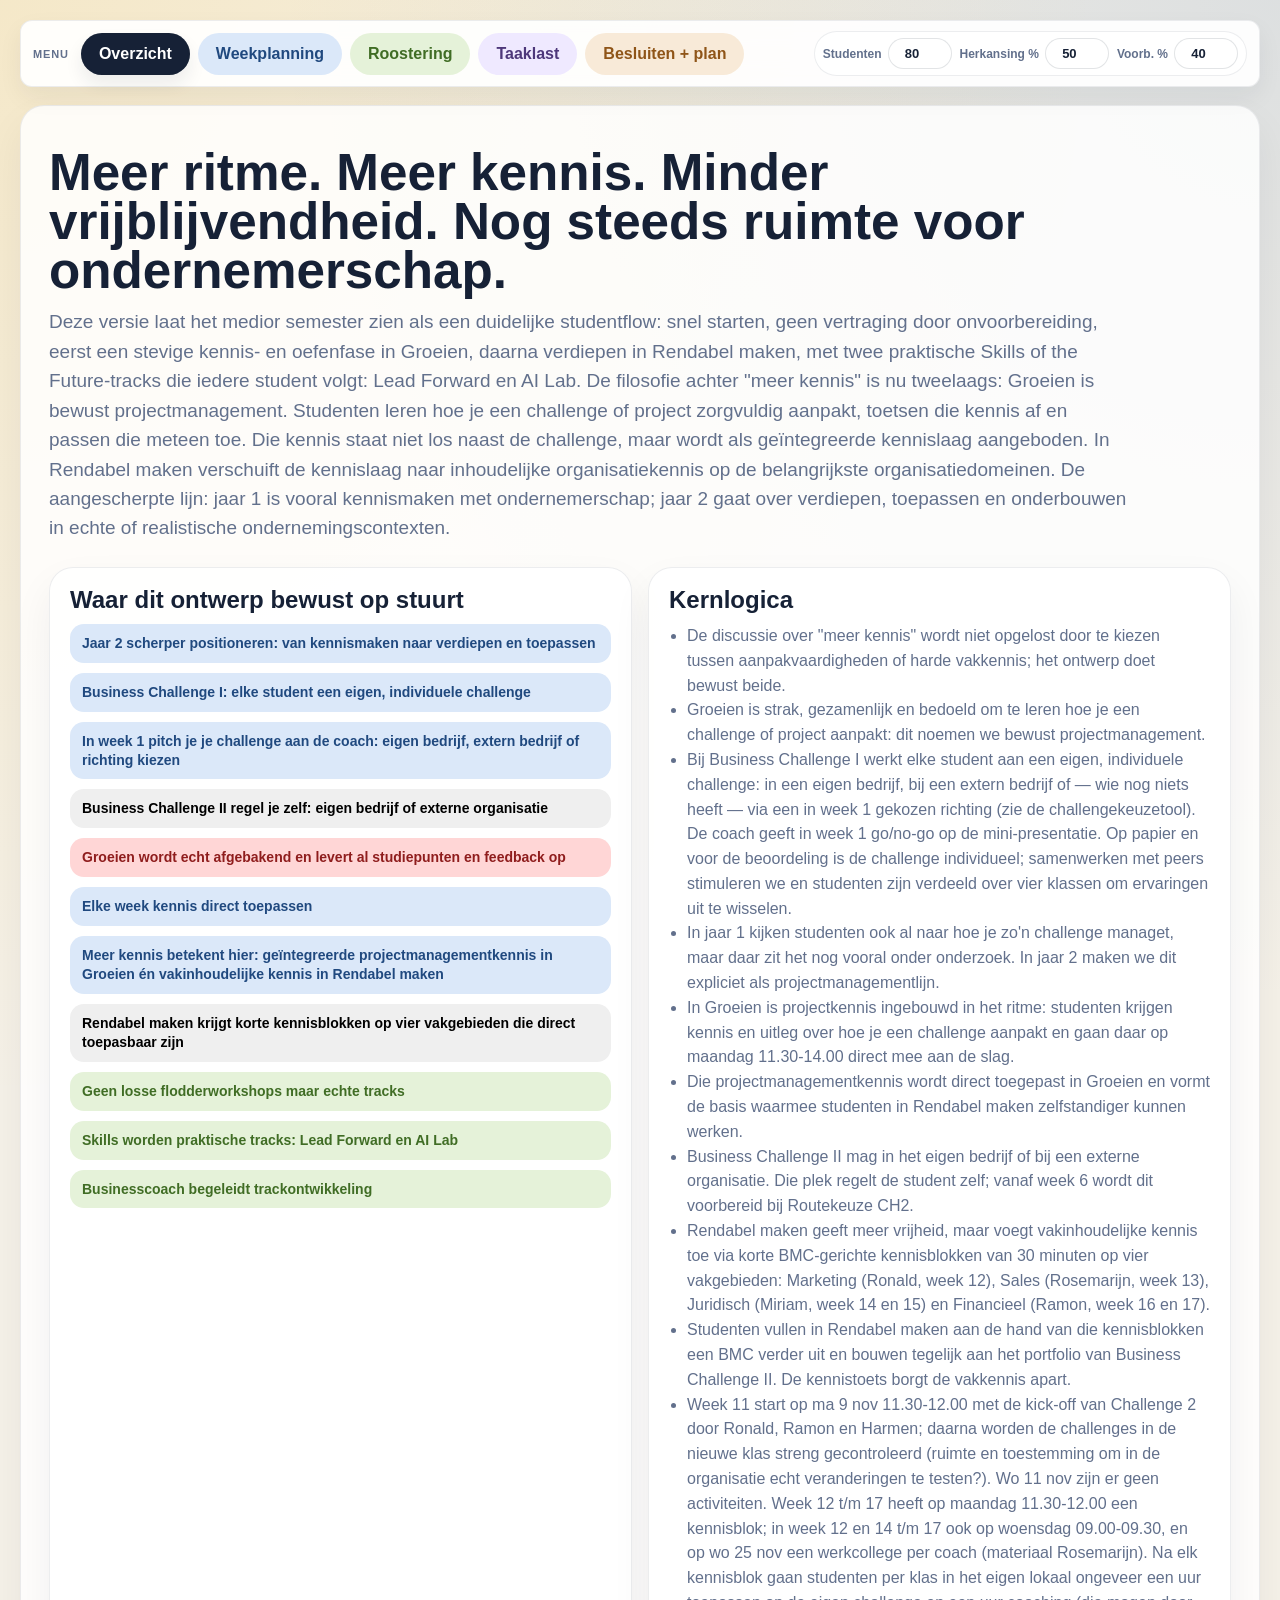
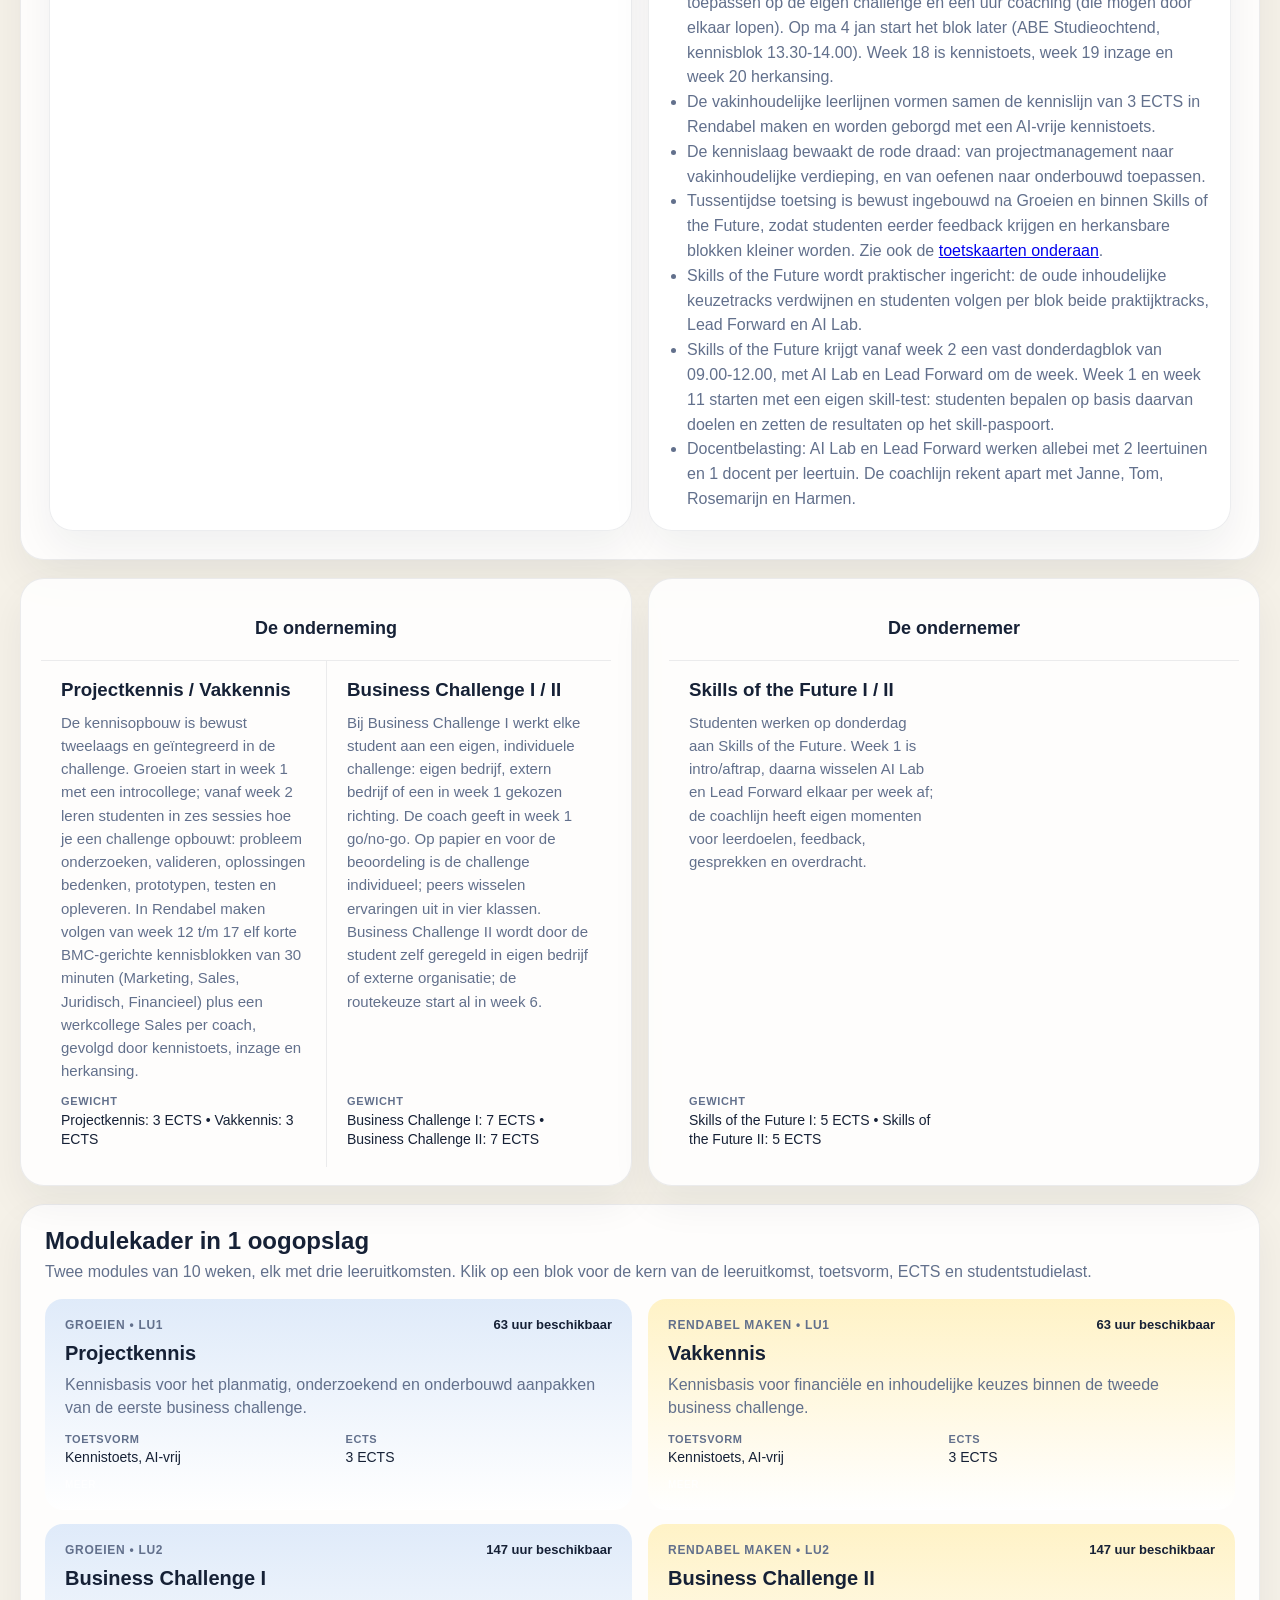
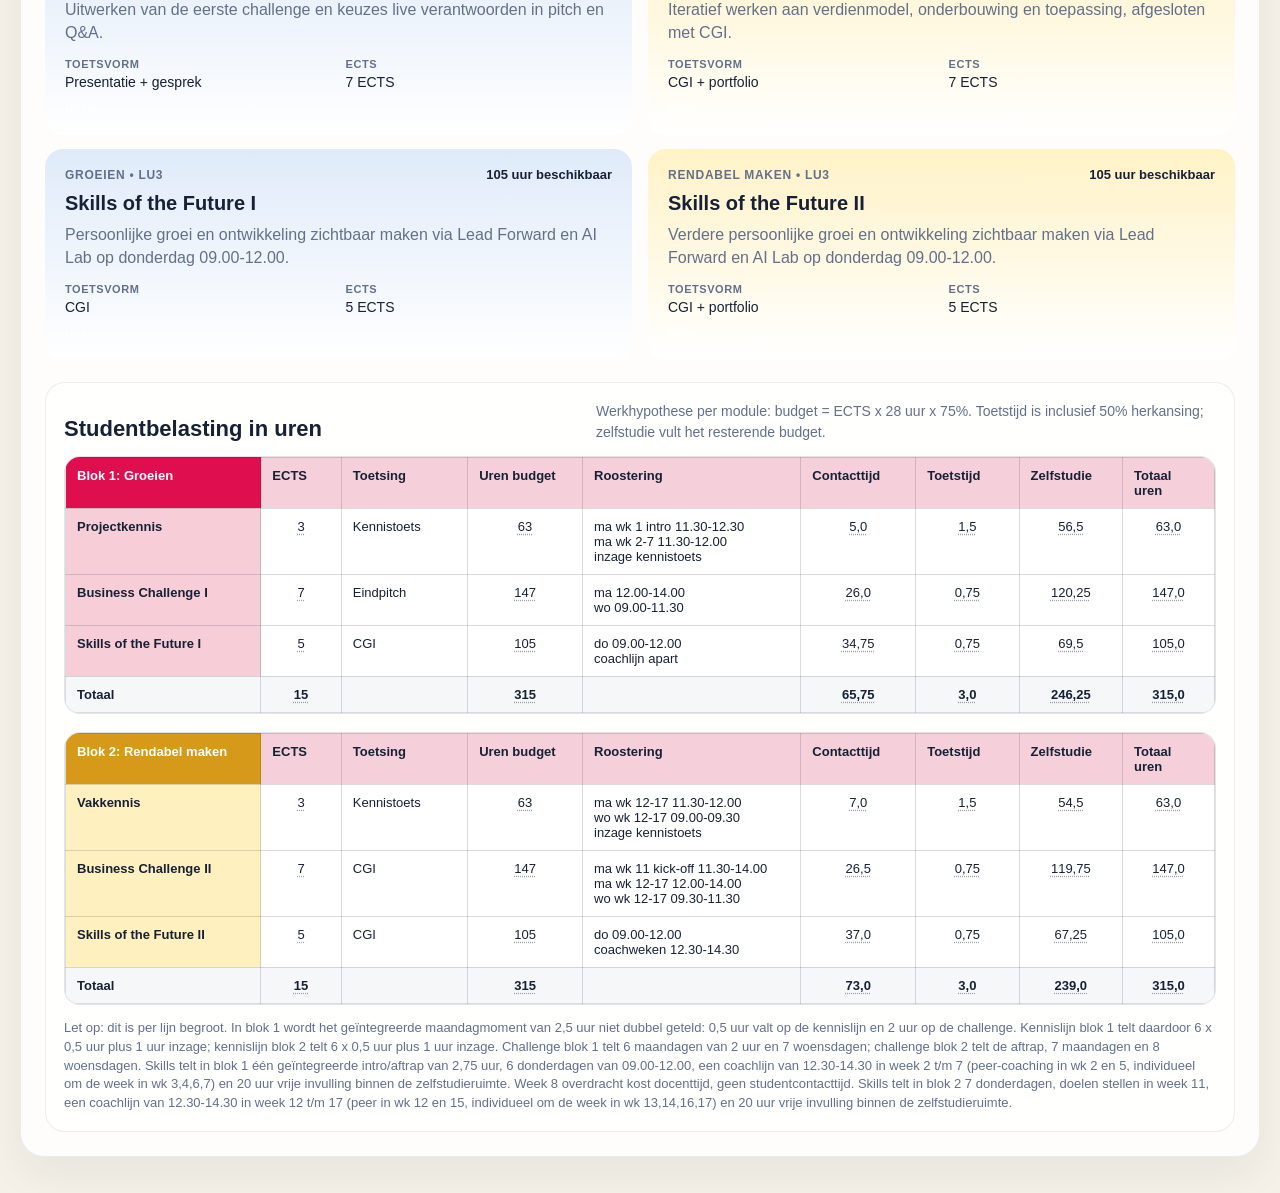
==== commit 2c2a1c06: "Praatplaat: woord vrijbrief vervangen Co-Authored-By: Claude Opus 5.5 (1M context) <noreply@anthropi" ====
--- a/docs/besluiten/index.html
+++ b/docs/besluiten/index.html
@@ -2318,7 +2318,7 @@
               <li>Business Challenge II mag in het eigen bedrijf of bij een externe organisatie. Die plek regelt de student zelf; vanaf week 6 wordt dit voorbereid bij Routekeuze CH2.</li>
               <li>Rendabel maken geeft meer vrijheid, maar voegt vakinhoudelijke kennis toe via korte BMC-gerichte kennisblokken van 30 minuten op vier vakgebieden: Marketing (Ronald, week 12), Sales (Rosemarijn, week 13), Juridisch (Miriam, week 14 en 15) en Financieel (Ramon, week 16 en 17).</li>
               <li>Studenten vullen in Rendabel maken aan de hand van die kennisblokken een BMC verder uit en bouwen tegelijk aan het portfolio van Business Challenge II. De kennistoets borgt de vakkennis apart.</li>
-              <li>Week 11 start op ma 9 nov 11.30-12.00 met de kick-off van Challenge 2 door Ronald, Ramon en Harmen; daarna worden de challenges in de nieuwe klas streng gecontroleerd (vrijbrief om echt veranderingen te testen?). Wo 11 nov zijn er geen activiteiten. Week 12 t/m 17 heeft op maandag 11.30-12.00 een kennisblok; in week 12 en 14 t/m 17 ook op woensdag 09.00-09.30, en op wo 25 nov een werkcollege per coach (materiaal Rosemarijn). Na elk kennisblok gaan studenten per klas in het eigen lokaal ongeveer een uur toepassen op de eigen challenge en een uur coaching (die mogen door elkaar lopen). Op ma 4 jan start het blok later (ABE Studieochtend, kennisblok 13.30-14.00). Week 18 is kennistoets, week 19 inzage en week 20 herkansing.</li>
+              <li>Week 11 start op ma 9 nov 11.30-12.00 met de kick-off van Challenge 2 door Ronald, Ramon en Harmen; daarna worden de challenges in de nieuwe klas streng gecontroleerd (ruimte en toestemming om in de organisatie echt veranderingen te testen?). Wo 11 nov zijn er geen activiteiten. Week 12 t/m 17 heeft op maandag 11.30-12.00 een kennisblok; in week 12 en 14 t/m 17 ook op woensdag 09.00-09.30, en op wo 25 nov een werkcollege per coach (materiaal Rosemarijn). Na elk kennisblok gaan studenten per klas in het eigen lokaal ongeveer een uur toepassen op de eigen challenge en een uur coaching (die mogen door elkaar lopen). Op ma 4 jan start het blok later (ABE Studieochtend, kennisblok 13.30-14.00). Week 18 is kennistoets, week 19 inzage en week 20 herkansing.</li>
               <li>De vakinhoudelijke leerlijnen vormen samen de kennislijn van 3 ECTS in Rendabel maken en worden geborgd met een AI-vrije kennistoets.</li>
               <li>De kennislaag bewaakt de rode draad: van projectmanagement naar vakinhoudelijke verdieping, en van oefenen naar onderbouwd toepassen.</li>
               <li>Tussentijdse toetsing is bewust ingebouwd na Groeien en binnen Skills of the Future, zodat studenten eerder feedback krijgen en herkansbare blokken kleiner worden. Zie ook de <a href="#ects-section">toetskaarten onderaan</a>.</li>
@@ -2753,7 +2753,7 @@
             <article class="block blue clickable retired-track" style="grid-row: 4" data-detail="Vervallen extra maandagblok. Week 7 is nu de zesde inhoudelijke sessie; kennistoets staat in week 8 en routekeuze gebeurt op woensdag."><h3>Kennis + challenge</h3><p>ma 11:30-14:00</p></article>
             <article id="block-bc-challenge-endpitch" class="block red clickable" style="grid-column: 11; grid-row: 4 / span 2" data-detail="Aan het einde van Groeien laten studenten zien wat de challenge heeft opgeleverd. De challenge zelf krijgt 7 ECTS in Groeien; de projectmanagementkennis ernaast is als kennislijn van 3 ECTS apart herkenbaar."><h3>Eindpitch</h3><p>Groeien</p></article>
             <article class="block red clickable" style="grid-column: 12; grid-row: 4 / span 2" data-detail="Herstelmoment in week 10 voor de eindpitch of de afronding van Groeien."><h3>Herkansing</h3><p>pitch / afronding</p></article>
-            <article class="block yellow clickable" style="grid-column: 13 / span 1; grid-row: 4" data-detail="Week 11 markeert de gezamenlijke aftrap van Rendabel maken: kick-off Challenge 2 op ma 9 nov 11.30-12.00 (gezamenlijk), verzorgd door Ronald, Ramon en Harmen. Daarna controleren de coaches met de nieuwe klas de challenges streng: heeft de student een vrijbrief om echt veranderingen te testen? Het draft-PvA wordt besproken; het definitieve PvA lever je vrijdag 13 nov in. Wo 11 nov zijn er geen activiteiten. Business Challenge II mag in het eigen bedrijf of bij een externe organisatie, maar de student regelt die plek zelf. Die keuze is vanaf week 6 voorbereid bij Routekeuze CH2. Het PvA moet deze week worden ingeleverd en studenten starten met het portfolio- en BMC-spoor."><h3>Aftrap Rendabel maken</h3><p>ma 9 nov • 11:30-14:00</p><span class="badge deadline">PvA vr 13 nov</span></article>
+            <article class="block yellow clickable" style="grid-column: 13 / span 1; grid-row: 4" data-detail="Week 11 markeert de gezamenlijke aftrap van Rendabel maken: kick-off Challenge 2 op ma 9 nov 11.30-12.00 (gezamenlijk), verzorgd door Ronald, Ramon en Harmen. Daarna controleren de coaches met de nieuwe klas de challenges streng: heeft de student de ruimte en toestemming om in de organisatie echt veranderingen te testen? Het draft-PvA wordt besproken; het definitieve PvA lever je vrijdag 13 nov in. Wo 11 nov zijn er geen activiteiten. Business Challenge II mag in het eigen bedrijf of bij een externe organisatie, maar de student regelt die plek zelf. Die keuze is vanaf week 6 voorbereid bij Routekeuze CH2. Het PvA moet deze week worden ingeleverd en studenten starten met het portfolio- en BMC-spoor."><h3>Aftrap Rendabel maken</h3><p>ma 9 nov • 11:30-14:00</p><span class="badge deadline">PvA vr 13 nov</span></article>
             <article id="block-bc-ch2-sprints" class="block yellow clickable ch2-sprint-week" style="grid-column: 14; grid-row: 4" data-detail="Maandag 12.00-14.00 in week 12: per klas in het eigen lokaal ongeveer een uur toepassen op de eigen challenge en een uur coaching (die mogen door elkaar lopen), in 4 klassen. Studenten passen Marketing direct toe op hun eigen challenge of onderneming en werken aan het BMC: Customer Segments, Channels en Value Proposition. Opbouw: 11.30-12.00 kennisblok (apart blok), daarna toepassen en coaching in 4 parallelle klassen. Coachingfocus: dataverzameling op gang brengen om het probleem vast te stellen, bij een homogene groep die hetzelfde probleem ervaart."><h3>Toepassen Marketing</h3><p>ma 12:00-14:00</p><p class="block-subtitle">BMC + portfolio</p></article>
             <article class="block yellow clickable ch2-sprint-week" style="grid-column: 15; grid-row: 4" data-detail="Maandag 12.00-14.00 in week 13: per klas in het eigen lokaal ongeveer een uur toepassen op de eigen challenge en een uur coaching (die mogen door elkaar lopen), in 4 klassen. Studenten passen Sales inclusief CRM direct toe op hun eigen challenge of onderneming en werken aan Customer Relationships in het BMC. Coachingfocus: voortgang op het ophalen van data."><h3>Toepassen Sales</h3><p>ma 12:00-14:00</p><p class="block-subtitle">customer relationships</p></article>
             <article class="block yellow clickable ch2-sprint-week" style="grid-column: 16; grid-row: 4" data-detail="Maandag 12.00-14.00 in week 14: per klas in het eigen lokaal ongeveer een uur toepassen op de eigen challenge en een uur coaching (die mogen door elkaar lopen), in 4 klassen. Studenten passen Juridisch toe op hun challenge en BMC: ondernemingsvorm, aansprakelijkheid, BTW en overige juridische randvoorwaarden. Deze week: eerste uitwerking van het onderzoek (probleemdefinitie, ruwe data en conclusies) met peerfeedback. Maandag worden groepjes gemaakt, uiterlijk donderdag delen studenten hun uitwerking en vrijdag 4 dec leveren ze in, met wat ze met de feedback hebben gedaan."><h3>Toepassen Juridisch</h3><p>ma 12:00-14:00</p><p class="block-subtitle">rechtsvorm en randvoorwaarden</p><span class="badge deadline align-end">onderzoek + peerfeedback vr 4 dec</span></article>
